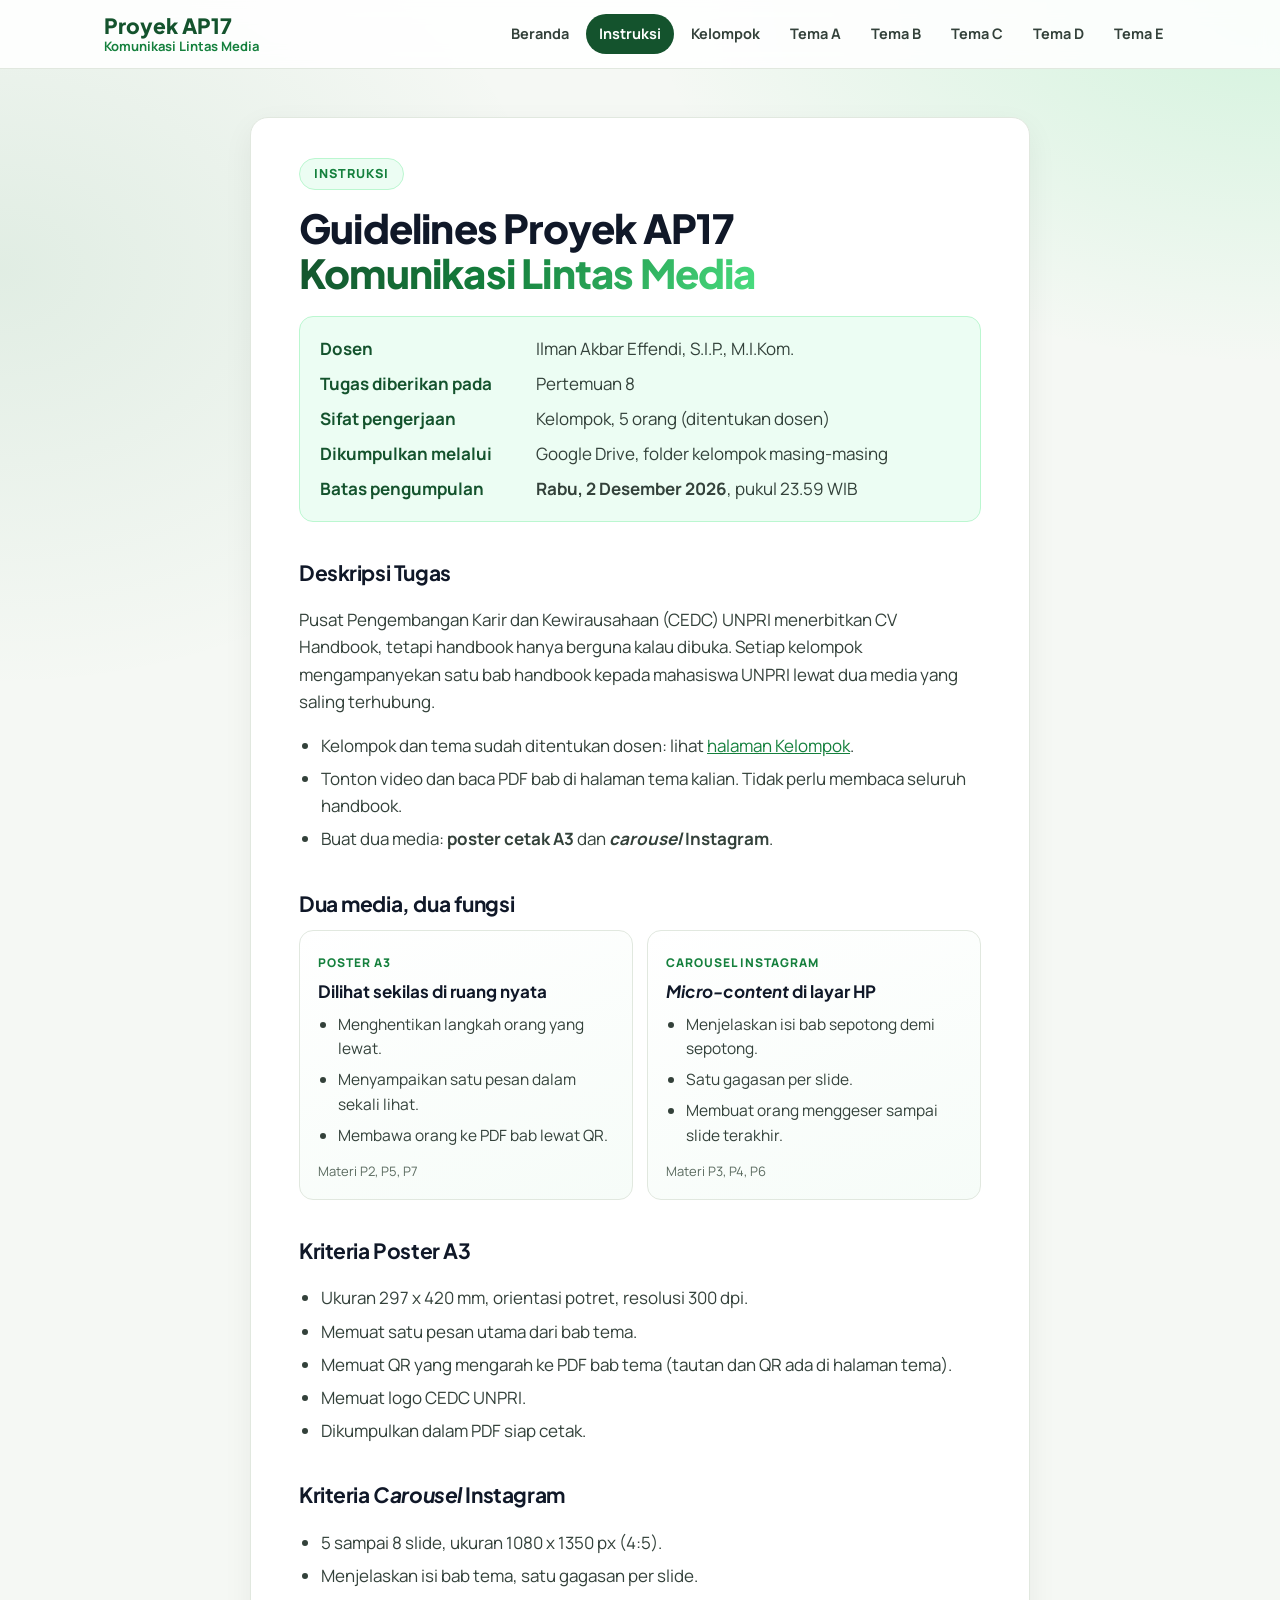
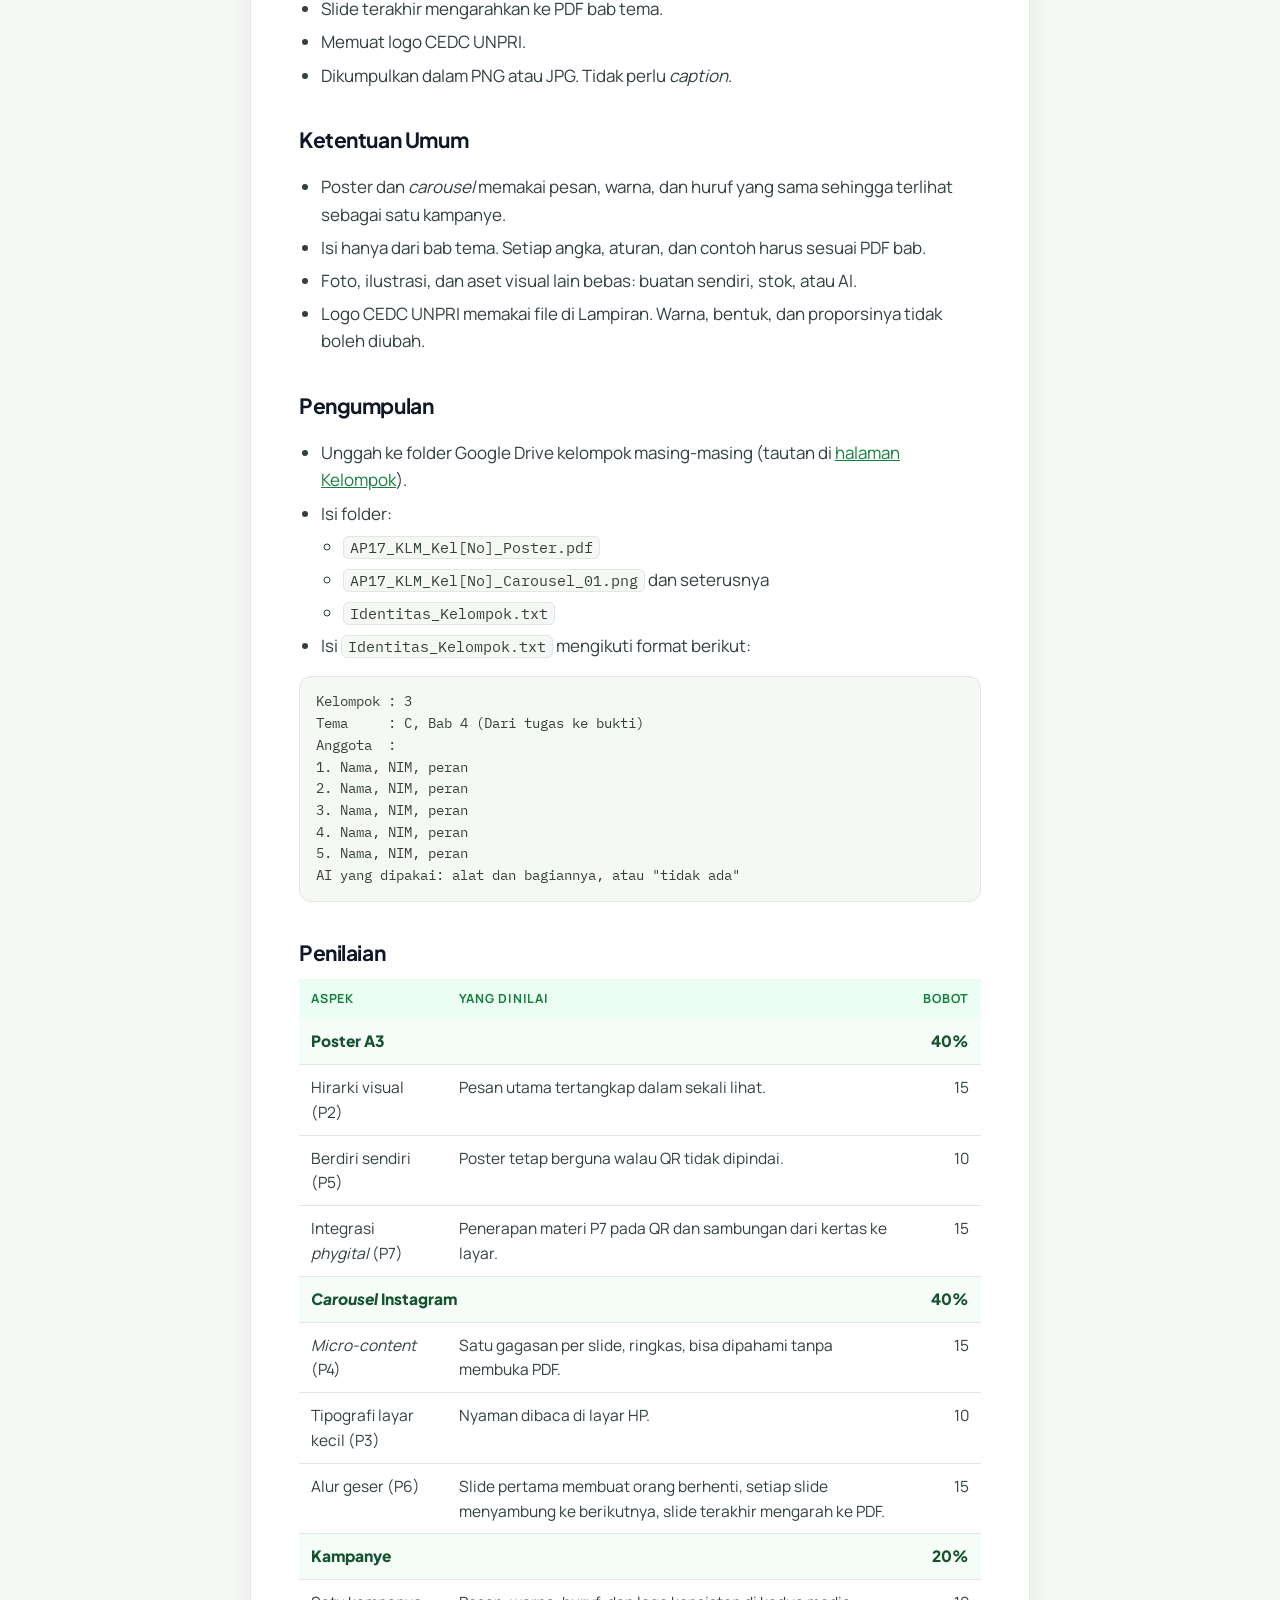
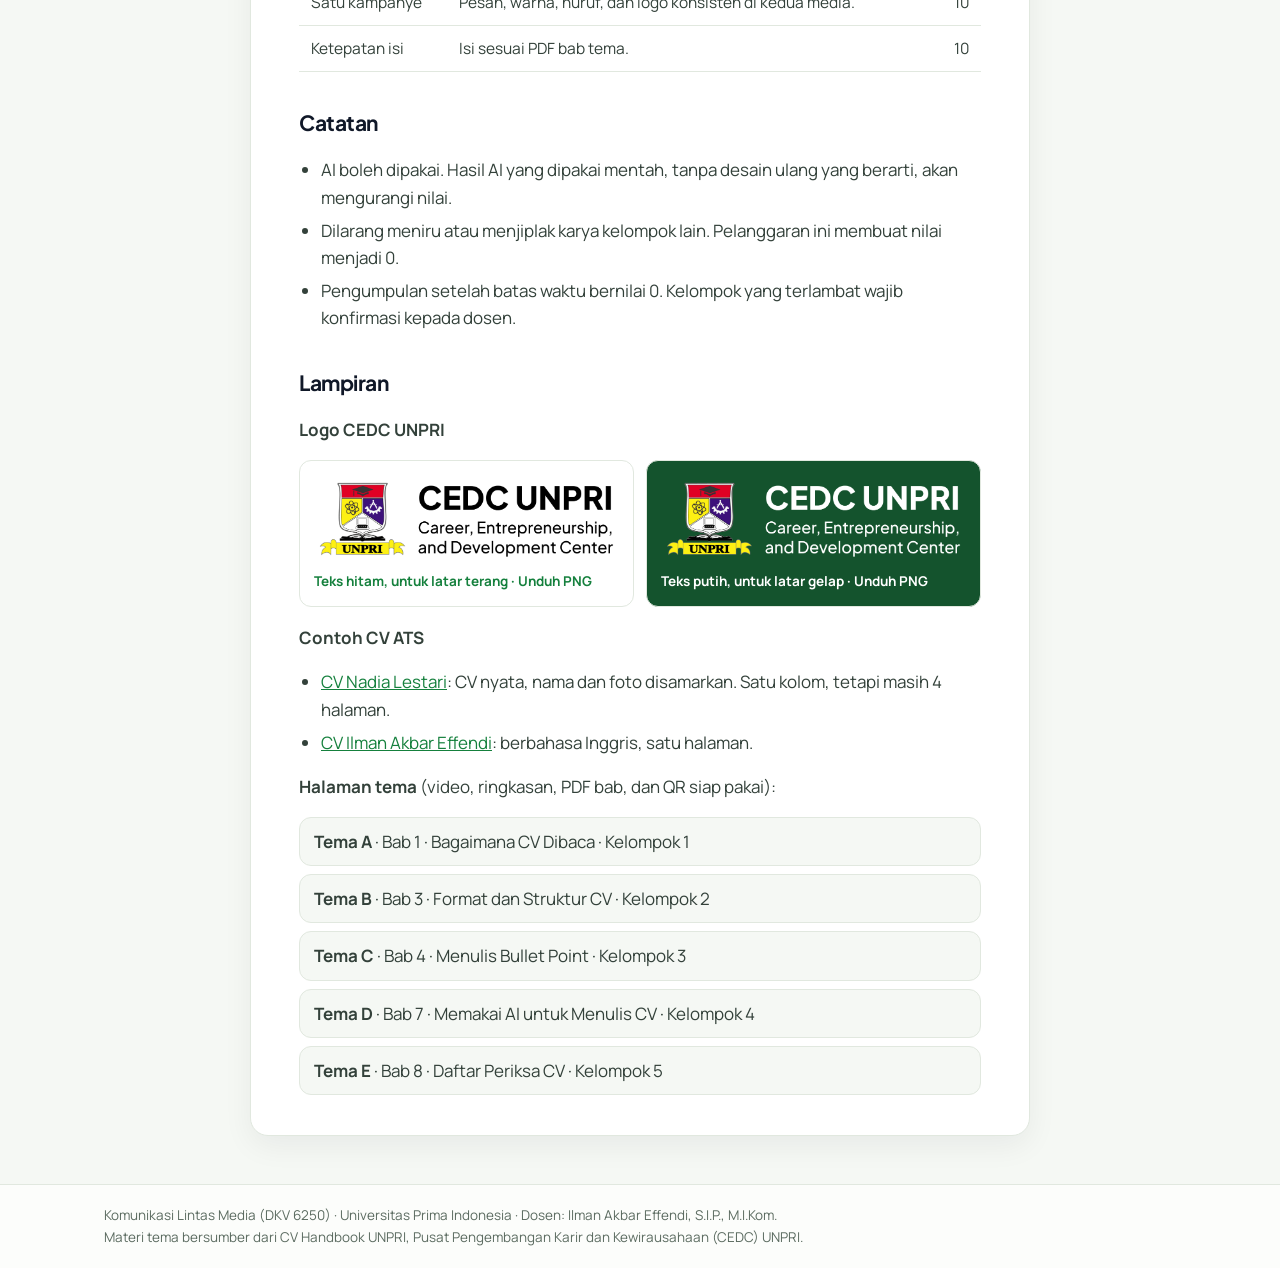
==== instruksi/index.html @ 880eff59 "Video tema versi zoom dan unduhan contoh CV ATS Co-Authored-By: Claude Opus 5.5 <noreply@anthropic.c" ====
<!doctype html><html lang="id"><head><meta charset="utf-8"><meta name="viewport" content="width=device-width,initial-scale=1">
<title>Instruksi · Proyek AP17 KLM</title><meta name="description" content="Proyek AP17 Komunikasi Lintas Media UNPRI">
<link rel="preconnect" href="https://fonts.googleapis.com"><link rel="preconnect" href="https://fonts.gstatic.com" crossorigin>
<link href="https://fonts.googleapis.com/css2?family=IBM+Plex+Mono:wght@500&family=Manrope:wght@400;600;700;800&family=Plus+Jakarta+Sans:wght@600;700;800&display=swap" rel="stylesheet">
<link rel="stylesheet" href="../assets/style.css"></head><body><header class="bar"><div class="wrap barin"><a class="brand" href="../"><span class="b1">Proyek AP17</span><span class="b2">Komunikasi Lintas Media</span></a><nav class="tabs"><a class="tab" href="../">Beranda</a><a class="tab on" href="../instruksi/" aria-current="page">Instruksi</a><a class="tab" href="../kelompok/">Kelompok</a><a class="tab" href="../tema-a/">Tema A</a><a class="tab" href="../tema-b/">Tema B</a><a class="tab" href="../tema-c/">Tema C</a><a class="tab" href="../tema-d/">Tema D</a><a class="tab" href="../tema-e/">Tema E</a></nav></div></header><main class="wrap"><section class="doc"><span class="pill">INSTRUKSI</span><h1>Guidelines Proyek AP17<br><span class="grad">Komunikasi Lintas Media</span></h1>
<dl class="meta"><dt>Dosen</dt><dd>Ilman Akbar Effendi, S.I.P., M.I.Kom.</dd><dt>Tugas diberikan pada</dt><dd>Pertemuan 8</dd><dt>Sifat pengerjaan</dt><dd>Kelompok, 5 orang (ditentukan dosen)</dd><dt>Dikumpulkan melalui</dt><dd>Google Drive, folder kelompok masing-masing</dd><dt>Batas pengumpulan</dt><dd><b>Rabu, 2 Desember 2026</b>, pukul 23.59 WIB</dd></dl>
<h2>Deskripsi Tugas</h2>
<p>Pusat Pengembangan Karir dan Kewirausahaan (CEDC) UNPRI menerbitkan CV Handbook, tetapi handbook hanya berguna kalau dibuka. Setiap kelompok mengampanyekan satu bab handbook kepada mahasiswa UNPRI lewat dua media yang saling terhubung.</p>
<ul><li>Kelompok dan tema sudah ditentukan dosen: lihat <a href="../kelompok/">halaman Kelompok</a>.</li><li>Tonton video dan baca PDF bab di halaman tema kalian. Tidak perlu membaca seluruh handbook.</li><li>Buat dua media: <b>poster cetak A3</b> dan <b><i>carousel</i> Instagram</b>.</li></ul>
<h2>Dua media, dua fungsi</h2>
<div class="fn"><div><span class="fk">POSTER A3</span><b>Dilihat sekilas di ruang nyata</b><ul><li>Menghentikan langkah orang yang lewat.</li><li>Menyampaikan satu pesan dalam sekali lihat.</li><li>Membawa orang ke PDF bab lewat QR.</li></ul><span class="fr">Materi P2, P5, P7</span></div>
<div><span class="fk">CAROUSEL INSTAGRAM</span><b><i>Micro-content</i> di layar HP</b><ul><li>Menjelaskan isi bab sepotong demi sepotong.</li><li>Satu gagasan per slide.</li><li>Membuat orang menggeser sampai slide terakhir.</li></ul><span class="fr">Materi P3, P4, P6</span></div></div>
<h2>Kriteria Poster A3</h2><ul>
<li>Ukuran 297 x 420 mm, orientasi potret, resolusi 300 dpi.</li>
<li>Memuat satu pesan utama dari bab tema.</li>
<li>Memuat QR yang mengarah ke PDF bab tema (tautan dan QR ada di halaman tema).</li>
<li>Memuat logo CEDC UNPRI.</li>
<li>Dikumpulkan dalam PDF siap cetak.</li></ul>
<h2>Kriteria <i>Carousel</i> Instagram</h2><ul>
<li>5 sampai 8 slide, ukuran 1080 x 1350 px (4:5).</li>
<li>Menjelaskan isi bab tema, satu gagasan per slide.</li>
<li>Slide terakhir mengarahkan ke PDF bab tema.</li>
<li>Memuat logo CEDC UNPRI.</li>
<li>Dikumpulkan dalam PNG atau JPG. Tidak perlu <i>caption</i>.</li></ul>
<h2>Ketentuan Umum</h2><ul>
<li>Poster dan <i>carousel</i> memakai pesan, warna, dan huruf yang sama sehingga terlihat sebagai satu kampanye.</li>
<li>Isi hanya dari bab tema. Setiap angka, aturan, dan contoh harus sesuai PDF bab.</li>
<li>Foto, ilustrasi, dan aset visual lain bebas: buatan sendiri, stok, atau AI.</li>
<li>Logo CEDC UNPRI memakai file di Lampiran. Warna, bentuk, dan proporsinya tidak boleh diubah.</li></ul>
<h2>Pengumpulan</h2><ul>
<li>Unggah ke folder Google Drive kelompok masing-masing (tautan di <a href="../kelompok/">halaman Kelompok</a>).</li>
<li>Isi folder:<ul><li><code>AP17_KLM_Kel[No]_Poster.pdf</code></li><li><code>AP17_KLM_Kel[No]_Carousel_01.png</code> dan seterusnya</li><li><code>Identitas_Kelompok.txt</code></li></ul></li>
<li>Isi <code>Identitas_Kelompok.txt</code> mengikuti format berikut:</li></ul>
<pre>Kelompok : 3
Tema     : C, Bab 4 (Dari tugas ke bukti)
Anggota  :
1. Nama, NIM, peran
2. Nama, NIM, peran
3. Nama, NIM, peran
4. Nama, NIM, peran
5. Nama, NIM, peran
AI yang dipakai: alat dan bagiannya, atau "tidak ada"</pre>
<h2>Penilaian</h2>
<table class="rb"><thead><tr><th>Aspek</th><th>Yang dinilai</th><th>Bobot</th></tr></thead><tbody>
<tr class="g"><td colspan="2">Poster A3</td><td>40%</td></tr>
<tr><td>Hirarki visual (P2)</td><td>Pesan utama tertangkap dalam sekali lihat.</td><td>15</td></tr>
<tr><td>Berdiri sendiri (P5)</td><td>Poster tetap berguna walau QR tidak dipindai.</td><td>10</td></tr>
<tr><td>Integrasi <i>phygital</i> (P7)</td><td>Penerapan materi P7 pada QR dan sambungan dari kertas ke layar.</td><td>15</td></tr>
<tr class="g"><td colspan="2"><i>Carousel</i> Instagram</td><td>40%</td></tr>
<tr><td><i>Micro-content</i> (P4)</td><td>Satu gagasan per slide, ringkas, bisa dipahami tanpa membuka PDF.</td><td>15</td></tr>
<tr><td>Tipografi layar kecil (P3)</td><td>Nyaman dibaca di layar HP.</td><td>10</td></tr>
<tr><td>Alur geser (P6)</td><td>Slide pertama membuat orang berhenti, setiap slide menyambung ke berikutnya, slide terakhir mengarah ke PDF.</td><td>15</td></tr>
<tr class="g"><td colspan="2">Kampanye</td><td>20%</td></tr>
<tr><td>Satu kampanye</td><td>Pesan, warna, huruf, dan logo konsisten di kedua media.</td><td>10</td></tr>
<tr><td>Ketepatan isi</td><td>Isi sesuai PDF bab tema.</td><td>10</td></tr></tbody></table>
<h2>Catatan</h2><ul>
<li>AI boleh dipakai. Hasil AI yang dipakai mentah, tanpa desain ulang yang berarti, akan mengurangi nilai.</li>
<li>Dilarang meniru atau menjiplak karya kelompok lain. Pelanggaran ini membuat nilai menjadi 0.</li>
<li>Pengumpulan setelah batas waktu bernilai 0. Kelompok yang terlambat wajib konfirmasi kepada dosen.</li></ul>
<h2>Lampiran</h2>
<p><b>Logo CEDC UNPRI</b></p>
<div class="logos"><a class="lg" href="../assets/logo/CEDC_UNPRI_Logo_Teks_Hitam_Transparan.png" download><img src="../assets/logo/CEDC_UNPRI_Logo_Teks_Hitam_Transparan.png" alt="Logo CEDC UNPRI teks hitam"><span>Teks hitam, untuk latar terang · Unduh PNG</span></a>
<a class="lg dk" href="../assets/logo/CEDC_UNPRI_Logo_Teks_Putih_Transparan.png" download><img src="../assets/logo/CEDC_UNPRI_Logo_Teks_Putih_Transparan.png" alt="Logo CEDC UNPRI teks putih"><span>Teks putih, untuk latar gelap · Unduh PNG</span></a></div>
<p><b>Contoh CV ATS</b></p><ul><li><a href="../pdf/Contoh_CV_ATS_Nadia_Lestari.pdf">CV Nadia Lestari</a>: CV nyata, nama dan foto disamarkan. Satu kolom, tetapi masih 4 halaman.</li><li><a href="../pdf/Contoh_CV_ATS_Ilman_Akbar_Effendi.pdf">CV Ilman Akbar Effendi</a>: berbahasa Inggris, satu halaman.</li></ul><p><b>Halaman tema</b> (video, ringkasan, PDF bab, dan QR siap pakai):</p>
<div class="tlist"><a href="../tema-a/"><b>Tema A</b> · Bab 1 · Bagaimana CV Dibaca · Kelompok 1</a><a href="../tema-b/"><b>Tema B</b> · Bab 3 · Format dan Struktur CV · Kelompok 2</a><a href="../tema-c/"><b>Tema C</b> · Bab 4 · Menulis Bullet Point · Kelompok 3</a><a href="../tema-d/"><b>Tema D</b> · Bab 7 · Memakai AI untuk Menulis CV · Kelompok 4</a><a href="../tema-e/"><b>Tema E</b> · Bab 8 · Daftar Periksa CV · Kelompok 5</a></div></section></main>
<footer class="foot"><div class="wrap">Komunikasi Lintas Media (DKV 6250) · Universitas Prima Indonesia · Dosen: Ilman Akbar Effendi, S.I.P., M.I.Kom.<br>Materi tema bersumber dari CV Handbook UNPRI, Pusat Pengembangan Karir dan Kewirausahaan (CEDC) UNPRI.</div></footer>
<script src="../assets/site.js"></script></body></html>
---- assets/style.css ----
:root{--deep:#14532D;--acc:#15803D;--light:#4ADE80;--soft:#ECFDF3;--aline:#BBF7D0;--ink:#101828;--ink2:#33413A;--muted:#5B6B60;--muted2:#8B978E;--paper:#F5F8F4;--line:#E1E8DF;--amberT:#92400E;--amberB:#FFFBEB;--amberL:#FDE68A}
*{box-sizing:border-box}
html{scroll-behavior:smooth}
body{margin:0;font-family:Manrope,system-ui,sans-serif;color:var(--ink2);font-size:17px;line-height:1.6;background:radial-gradient(900px 520px at 100% 0,rgba(74,222,128,.20),transparent 70%),radial-gradient(800px 600px at 0 30%,rgba(21,128,61,.09),transparent 70%),var(--paper);background-attachment:fixed;min-height:100vh;display:flex;flex-direction:column}
main{flex:1}
.wrap{max-width:1120px;margin:0 auto;padding:0 24px}
a{color:var(--acc)}
h1,h2,h3{font-family:'Plus Jakarta Sans',sans-serif;color:var(--ink);letter-spacing:-.02em}
.grad{color:var(--acc);background:linear-gradient(120deg,var(--deep),var(--acc) 45%,var(--light));-webkit-background-clip:text;background-clip:text;-webkit-text-fill-color:transparent}
.bar{position:sticky;top:0;z-index:10;background:rgba(255,255,255,.88);backdrop-filter:blur(10px);border-bottom:1px solid var(--line)}
.barin{display:flex;align-items:center;gap:24px;min-height:68px}
.brand{display:flex;flex-direction:column;text-decoration:none;line-height:1.15;flex:none}
.b1{font-family:'Plus Jakarta Sans';font-weight:800;font-size:21px;color:var(--deep)}
.b2{font-weight:700;font-size:13px;color:var(--acc)}
.tabs{display:flex;gap:4px;overflow-x:auto;scrollbar-width:none;margin-left:auto}
.tabs::-webkit-scrollbar{display:none}
.tab{white-space:nowrap;text-decoration:none;color:var(--ink2);font-weight:700;font-size:14.5px;padding:8px 13px;border-radius:999px}
.tab:hover{background:var(--soft);color:var(--deep)}
.tab.on{background:var(--deep);color:#fff}
.pill{display:inline-block;font-weight:800;font-size:12.5px;letter-spacing:.08em;color:var(--acc);background:var(--soft);border:1.5px solid var(--aline);border-radius:999px;padding:5px 14px}
.hero{padding:64px 0 32px}
.hero h1{font-size:clamp(36px,6vw,60px);line-height:1.05;font-weight:800;margin:18px 0 14px;letter-spacing:-.025em}
.lead{font-size:19px;max-width:46ch;color:var(--ink2);margin:0}
.herobtn{display:flex;flex-wrap:wrap;gap:16px;align-items:center;margin-top:26px}
.btn{display:inline-block;text-align:center;text-decoration:none;font-weight:700;font-size:15px;color:#fff;background:linear-gradient(135deg,var(--deep),var(--acc));border-radius:999px;padding:13px 24px;box-shadow:0 8px 20px rgba(21,128,61,.25)}
.btn:hover{filter:brightness(1.08)}
.btn2{display:inline-block;text-align:center;text-decoration:none;font-weight:700;font-size:15px;color:var(--deep);background:#fff;border:1.5px solid var(--aline);border-radius:999px;padding:11px 22px}
.due{font-size:15px;color:var(--amberT);background:var(--amberB);border:1.5px solid var(--amberL);border-radius:999px;padding:8px 16px}
.steps{display:grid;grid-template-columns:repeat(4,1fr);gap:16px;margin:24px 0 48px}
.step{background:linear-gradient(160deg,#fff,#F6FCF8);border:1px solid var(--line);border-radius:16px;padding:20px 22px;box-shadow:0 6px 18px rgba(16,24,40,.05)}
.step .no{font-family:'Plus Jakarta Sans';font-weight:800;font-size:34px;color:var(--acc);background:linear-gradient(135deg,var(--deep),var(--light));-webkit-background-clip:text;background-clip:text;-webkit-text-fill-color:transparent}
.step h3{margin:4px 0 4px;font-size:18px}.step p{margin:0;font-size:15px;color:var(--muted)}
h2.sec{font-size:26px;margin:0 0 16px}
.tgrid{display:grid;grid-template-columns:repeat(auto-fill,minmax(200px,1fr));gap:14px;margin-bottom:16px}
.tcard{position:relative;display:flex;flex-direction:column;gap:4px;text-decoration:none;background:linear-gradient(160deg,#fff,#EAF8EF);border:1px solid var(--line);border-radius:16px;padding:20px;color:var(--ink2);transition:transform .15s,box-shadow .15s;min-height:210px}
.tcard:hover{transform:translateY(-3px);box-shadow:0 14px 30px rgba(16,24,40,.10)}
.tl{font-family:'Plus Jakarta Sans';font-weight:800;font-size:44px;line-height:1;color:var(--deep)}
.tb{font-size:11.5px;font-weight:800;letter-spacing:.08em;color:var(--acc);margin-top:8px}
.tj{font-family:'Plus Jakarta Sans';font-weight:800;font-size:19px;color:var(--ink);line-height:1.25}
.ts{font-size:14px;color:var(--muted)}
.tgo{margin-top:auto;padding-top:10px;font-weight:700;font-size:14px;color:var(--acc)}
.tgo:after{content:" \2192"}
.muted{color:var(--muted)}.small{font-size:14.5px}
.doc{max-width:780px;margin:48px auto 24px;background:#fff;border:1px solid var(--line);border-radius:18px;padding:40px 48px;box-shadow:0 10px 30px rgba(16,24,40,.06)}
.doc h1{font-size:clamp(28px,4vw,40px);line-height:1.12;margin:16px 0 20px;font-weight:800}
.doc h2{font-size:21px;margin:30px 0 10px;padding-top:4px}
.doc ol{padding-left:22px}.doc li{margin:6px 0}
.meta{display:grid;grid-template-columns:200px 1fr;gap:8px 16px;margin:0;padding:18px 20px;background:var(--soft);border:1px solid var(--aline);border-radius:14px}
.meta dt{font-weight:700;color:var(--deep)}.meta dd{margin:0}
code{font-family:'IBM Plex Mono',monospace;font-size:.86em;background:var(--paper);border:1px solid var(--line);border-radius:6px;padding:1px 6px;word-break:break-all}
.callout{background:var(--paper);border-left:4px solid var(--acc);border-radius:0 12px 12px 0;padding:14px 18px;margin-top:20px}
.tlist{display:grid;gap:8px}.tlist a{display:block;text-decoration:none;color:var(--ink2);background:var(--paper);border:1px solid var(--line);border-radius:12px;padding:10px 14px}.tlist a:hover{border-color:var(--aline);background:var(--soft)}
.thead{padding:48px 0 20px}
.thead h1{font-size:clamp(34px,5.5vw,56px);line-height:1.05;font-weight:800;margin:16px 0 12px;letter-spacing:-.025em}
.vid{background:#fff;border:1px solid var(--line);border-radius:18px;padding:10px;box-shadow:0 14px 34px rgba(16,24,40,.10)}
.vid video{display:block;width:100%;border-radius:12px;aspect-ratio:16/9;background:#F5F8F4}
.two{display:grid;grid-template-columns:1.6fr 1fr;gap:18px;margin:22px 0 28px;align-items:start}
.card{background:#fff;border:1px solid var(--line);border-radius:16px;padding:24px 26px}
.card h2{font-size:21px;margin:0 0 10px}
.inti{padding-left:22px;margin:0 0 12px}.inti li{margin:10px 0}.inti li::marker{font-family:'Plus Jakarta Sans';font-weight:800;color:var(--acc)}
.kit{display:flex;flex-direction:column;gap:10px;background:linear-gradient(160deg,#fff,#F6FCF8)}
.kit p{margin:0}
.qr{width:170px;height:170px;align-self:center;border:1px solid var(--line);border-radius:10px;margin:4px 0}
.url{display:flex;gap:8px;align-items:stretch}.url code{flex:1;font-size:12.5px;padding:8px}
.copy{font:700 13.5px Manrope,sans-serif;border:1.5px solid var(--aline);background:var(--soft);color:var(--deep);border-radius:10px;padding:0 14px;cursor:pointer}
.pn{display:flex;justify-content:space-between;gap:12px;margin-bottom:48px}
.pn a{text-decoration:none;font-weight:700;font-size:15px;background:#fff;border:1px solid var(--line);border-radius:999px;padding:10px 18px}
.pn a:not(.r):before{content:"\2190  "}.pn a.r:after{content:"  \2192"}
.foot{border-top:1px solid var(--line);background:rgba(255,255,255,.7);font-size:13.5px;color:var(--muted);padding:20px 0;margin-top:24px}
@media (max-width:900px){.steps{grid-template-columns:1fr 1fr}.two{grid-template-columns:1fr}}
@media (max-width:640px){.barin{flex-direction:column;align-items:stretch;gap:6px;padding-top:10px;padding-bottom:8px}.tabs{margin-left:0}.b1{font-size:19px}.wrap{padding:0 16px}.steps{grid-template-columns:1fr}.doc{padding:26px 20px;margin-top:24px}.meta{grid-template-columns:1fr;gap:2px}.meta dd{margin-bottom:8px}.hero{padding-top:36px}.pn{flex-direction:column}}
@media (prefers-reduced-motion:reduce){.tcard{transition:none}html{scroll-behavior:auto}}
@media (max-width:640px){.steps{grid-template-columns:1fr 1fr;gap:10px}.step{padding:14px 14px}.step .no{font-size:26px}.step h3{font-size:16px}.step p{font-size:13.5px}.tgrid{grid-template-columns:1fr 1fr;gap:10px}.tcard{min-height:170px;padding:16px}.tl{font-size:34px}.tj{font-size:16.5px}}
.tk{font-size:12.5px;font-weight:700;color:var(--amberT);background:var(--amberB);border:1px solid var(--amberL);border-radius:999px;padding:2px 10px;align-self:flex-start;margin-top:6px}
.bl{padding-left:20px;margin:14px 0 0;font-size:17px}.bl li{margin:4px 0}
.kgrid{display:grid;grid-template-columns:repeat(auto-fill,minmax(320px,1fr));gap:16px;margin:8px 0 48px}
.kcard{background:linear-gradient(160deg,#fff,#F6FCF8);border:1px solid var(--line);border-radius:16px;padding:22px 24px;box-shadow:0 6px 18px rgba(16,24,40,.05);display:flex;flex-direction:column}
.khead{display:flex;justify-content:space-between;align-items:center;gap:10px;flex-wrap:wrap}
.kn{font-family:'Plus Jakarta Sans';font-weight:800;font-size:24px;color:var(--deep)}
.kcard h3{margin:10px 0 6px;font-size:19px}
.kl{padding-left:22px;margin:4px 0 16px;columns:1}.kl li{margin:3px 0}
.kbtn{display:flex;gap:10px;flex-wrap:wrap;margin-top:auto}.kbtn .btn,.kbtn .btn2{padding:10px 18px;font-size:14px}
.kband{display:flex;flex-wrap:wrap;gap:10px 16px;align-items:center;justify-content:space-between;margin-top:18px;background:var(--soft);border:1px solid var(--aline);border-radius:14px;padding:12px 16px;font-size:15.5px}
.kband a{font-weight:700;white-space:nowrap}
.doc ul{padding-left:22px}.doc ul li{margin:6px 0}.doc ul ul{margin:4px 0}
.fn{display:grid;grid-template-columns:1fr 1fr;gap:14px}
.fn>div{border:1px solid var(--line);border-radius:14px;padding:16px 18px;background:linear-gradient(160deg,#fff,#F6FCF8)}
.fn b{display:block;font-family:'Plus Jakarta Sans';color:var(--ink);font-size:17px;margin:4px 0 2px}
.fn ul{margin:6px 0 8px;padding-left:20px;font-size:15.5px}
.fk{font-size:12px;font-weight:800;letter-spacing:.08em;color:var(--acc)}
.fr{font-size:13px;color:var(--muted)}
pre{font-family:'IBM Plex Mono',monospace;font-size:14px;line-height:1.55;background:var(--paper);border:1px solid var(--line);border-radius:12px;padding:14px 16px;overflow-x:auto}
.rb{width:100%;border-collapse:collapse;font-size:15.5px}
.rb th{text-align:left;font-size:12.5px;letter-spacing:.06em;text-transform:uppercase;color:var(--acc);background:var(--soft);padding:10px 12px}
.rb td{padding:10px 12px;border-bottom:1px solid var(--line);vertical-align:top}
.rb td:last-child,.rb th:last-child{text-align:right;white-space:nowrap}
.rb tr.g td{font-weight:800;color:var(--deep);background:#F6FCF8;font-family:'Plus Jakarta Sans'}
.logos{display:grid;grid-template-columns:1fr 1fr;gap:12px;margin-bottom:16px}
.lg{display:flex;flex-direction:column;gap:8px;text-decoration:none;border:1px solid var(--line);border-radius:12px;padding:14px;background:#fff;font-size:13.5px;font-weight:700}
.lg img{width:100%;height:auto}
.lg.dk{background:var(--deep);color:#fff}
@media (max-width:640px){.fn,.logos{grid-template-columns:1fr}.kgrid{grid-template-columns:1fr}.rb{font-size:14px}.rb td,.rb th{padding:8px}}
main{min-width:0;width:100%}.doc{min-width:0;overflow-wrap:break-word}.doc pre{max-width:100%;white-space:pre-wrap}.doc code{word-break:break-all}
.cvdl{border-top:1px solid var(--line);margin-top:6px;padding-top:12px;display:flex;flex-direction:column;gap:8px}
.cvdl h3{margin:0;font-size:17px}.cvdl p{margin:0}
.cvi{display:block;text-decoration:none;background:#fff;border:1.5px solid var(--aline);border-radius:12px;padding:10px 12px;color:var(--ink2)}
.cvi b{display:block;color:var(--deep);font-size:15px}.cvi b:after{content:"  \2193 PDF";font-size:12px;color:var(--acc)}
.cvi span{display:block;font-size:13.5px;line-height:1.45;color:var(--muted);margin-top:2px}
.cvi:hover{background:var(--soft)}
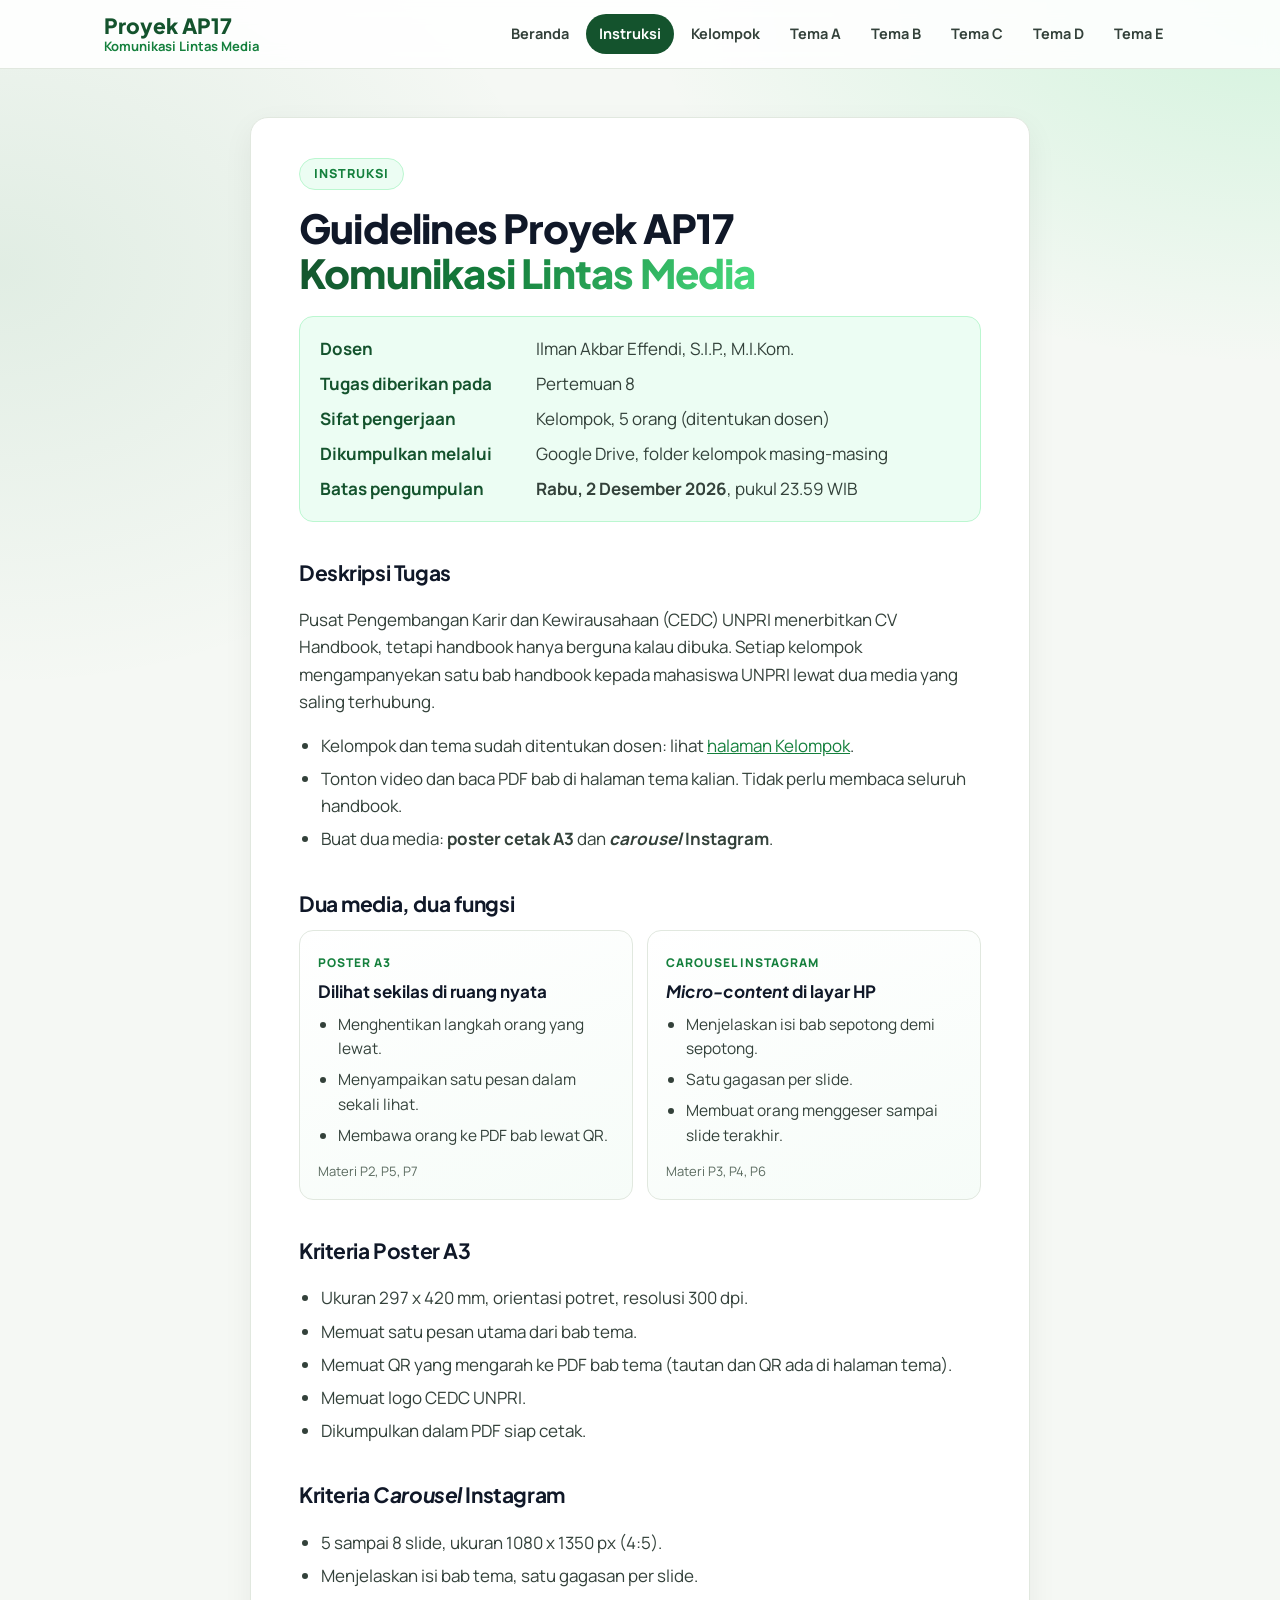
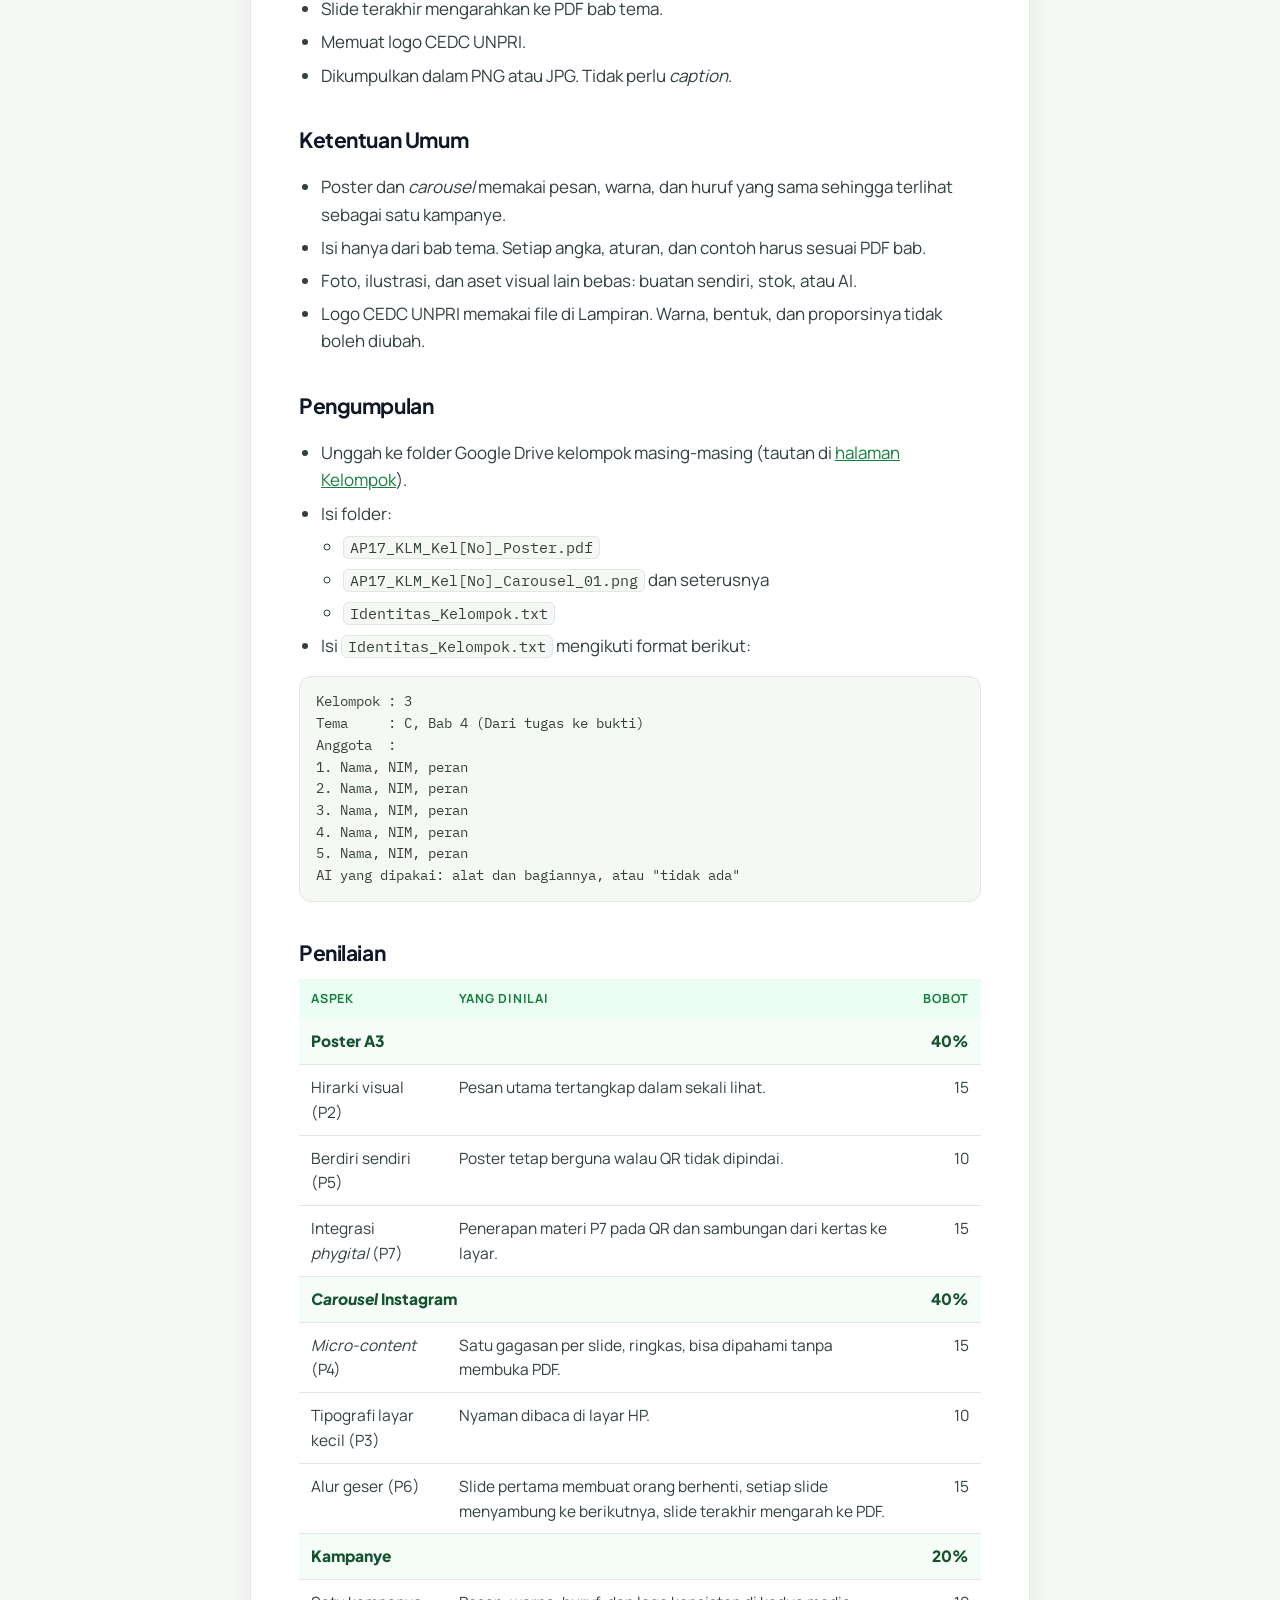
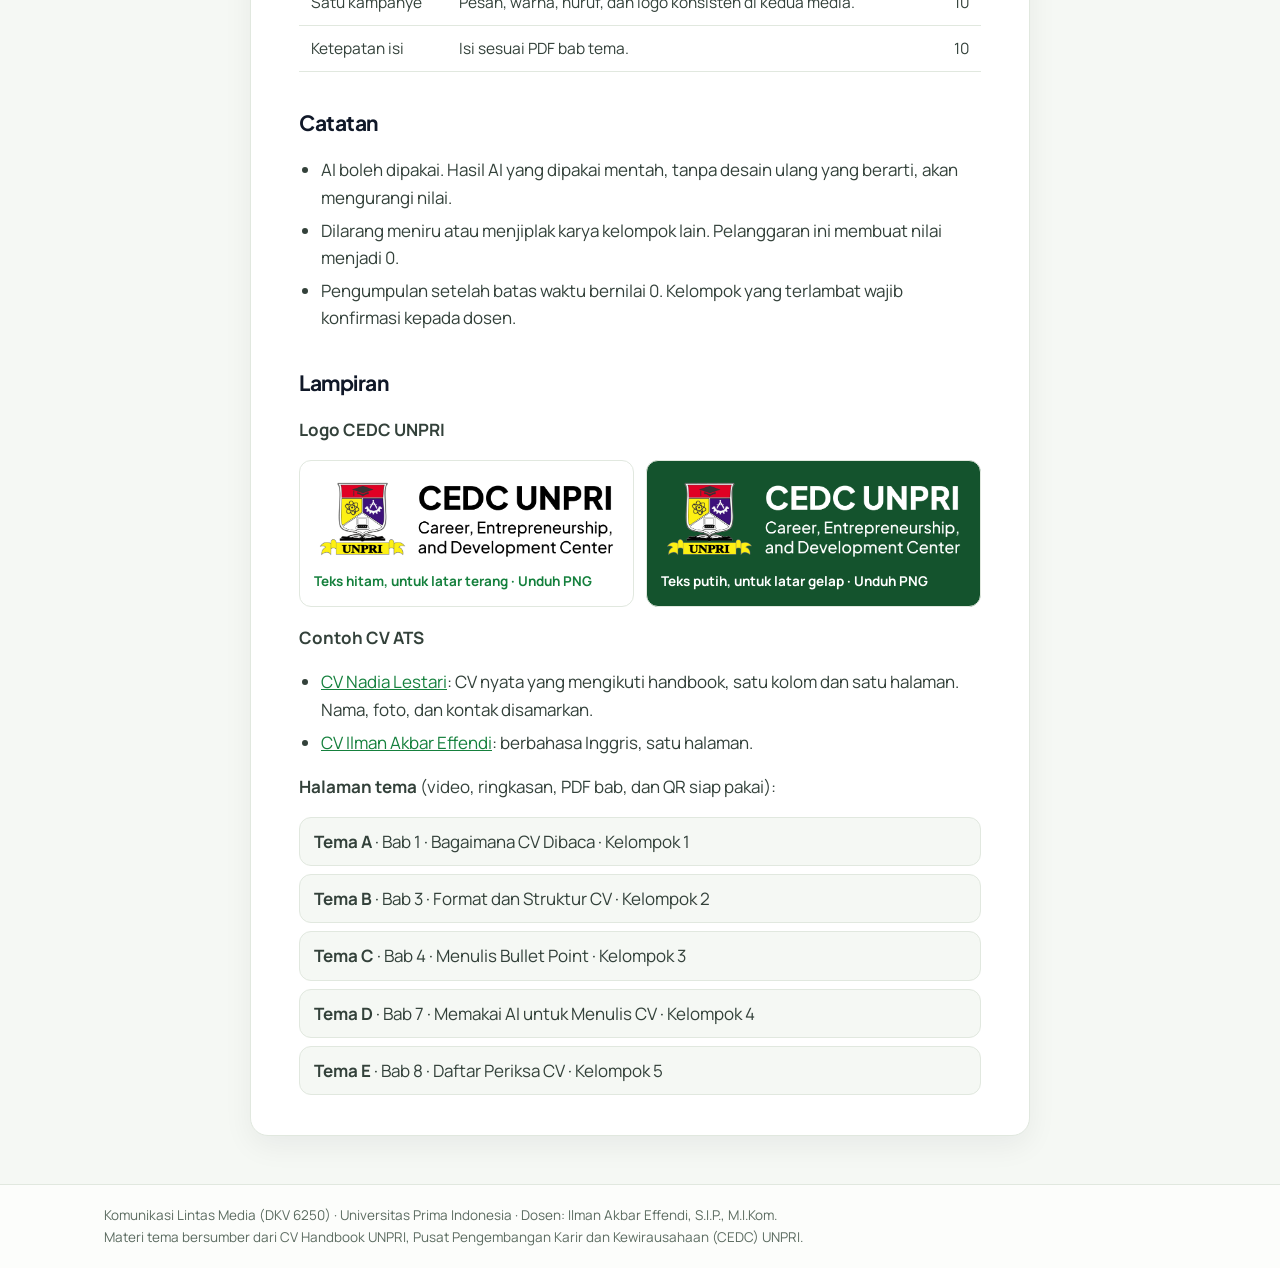
==== commit ae7fba16: "Ganti contoh CV ATS dengan CV yang benar dan render ulang video A, B, C, E Co-Authored-By: Claude Op" ====
--- a/instruksi/index.html
+++ b/instruksi/index.html
@@ -61,7 +61,7 @@
 <p><b>Logo CEDC UNPRI</b></p>
 <div class="logos"><a class="lg" href="../assets/logo/CEDC_UNPRI_Logo_Teks_Hitam_Transparan.png" download><img src="../assets/logo/CEDC_UNPRI_Logo_Teks_Hitam_Transparan.png" alt="Logo CEDC UNPRI teks hitam"><span>Teks hitam, untuk latar terang · Unduh PNG</span></a>
 <a class="lg dk" href="../assets/logo/CEDC_UNPRI_Logo_Teks_Putih_Transparan.png" download><img src="../assets/logo/CEDC_UNPRI_Logo_Teks_Putih_Transparan.png" alt="Logo CEDC UNPRI teks putih"><span>Teks putih, untuk latar gelap · Unduh PNG</span></a></div>
-<p><b>Contoh CV ATS</b></p><ul><li><a href="../pdf/Contoh_CV_ATS_Nadia_Lestari.pdf">CV Nadia Lestari</a>: CV nyata, nama dan foto disamarkan. Satu kolom, tetapi masih 4 halaman.</li><li><a href="../pdf/Contoh_CV_ATS_Ilman_Akbar_Effendi.pdf">CV Ilman Akbar Effendi</a>: berbahasa Inggris, satu halaman.</li></ul><p><b>Halaman tema</b> (video, ringkasan, PDF bab, dan QR siap pakai):</p>
+<p><b>Contoh CV ATS</b></p><ul><li><a href="../pdf/Contoh_CV_ATS_Nadia_Lestari.pdf">CV Nadia Lestari</a>: CV nyata yang mengikuti handbook, satu kolom dan satu halaman. Nama, foto, dan kontak disamarkan.</li><li><a href="../pdf/Contoh_CV_ATS_Ilman_Akbar_Effendi.pdf">CV Ilman Akbar Effendi</a>: berbahasa Inggris, satu halaman.</li></ul><p><b>Halaman tema</b> (video, ringkasan, PDF bab, dan QR siap pakai):</p>
 <div class="tlist"><a href="../tema-a/"><b>Tema A</b> · Bab 1 · Bagaimana CV Dibaca · Kelompok 1</a><a href="../tema-b/"><b>Tema B</b> · Bab 3 · Format dan Struktur CV · Kelompok 2</a><a href="../tema-c/"><b>Tema C</b> · Bab 4 · Menulis Bullet Point · Kelompok 3</a><a href="../tema-d/"><b>Tema D</b> · Bab 7 · Memakai AI untuk Menulis CV · Kelompok 4</a><a href="../tema-e/"><b>Tema E</b> · Bab 8 · Daftar Periksa CV · Kelompok 5</a></div></section></main>
 <footer class="foot"><div class="wrap">Komunikasi Lintas Media (DKV 6250) · Universitas Prima Indonesia · Dosen: Ilman Akbar Effendi, S.I.P., M.I.Kom.<br>Materi tema bersumber dari CV Handbook UNPRI, Pusat Pengembangan Karir dan Kewirausahaan (CEDC) UNPRI.</div></footer>
 <script src="../assets/site.js"></script></body></html>
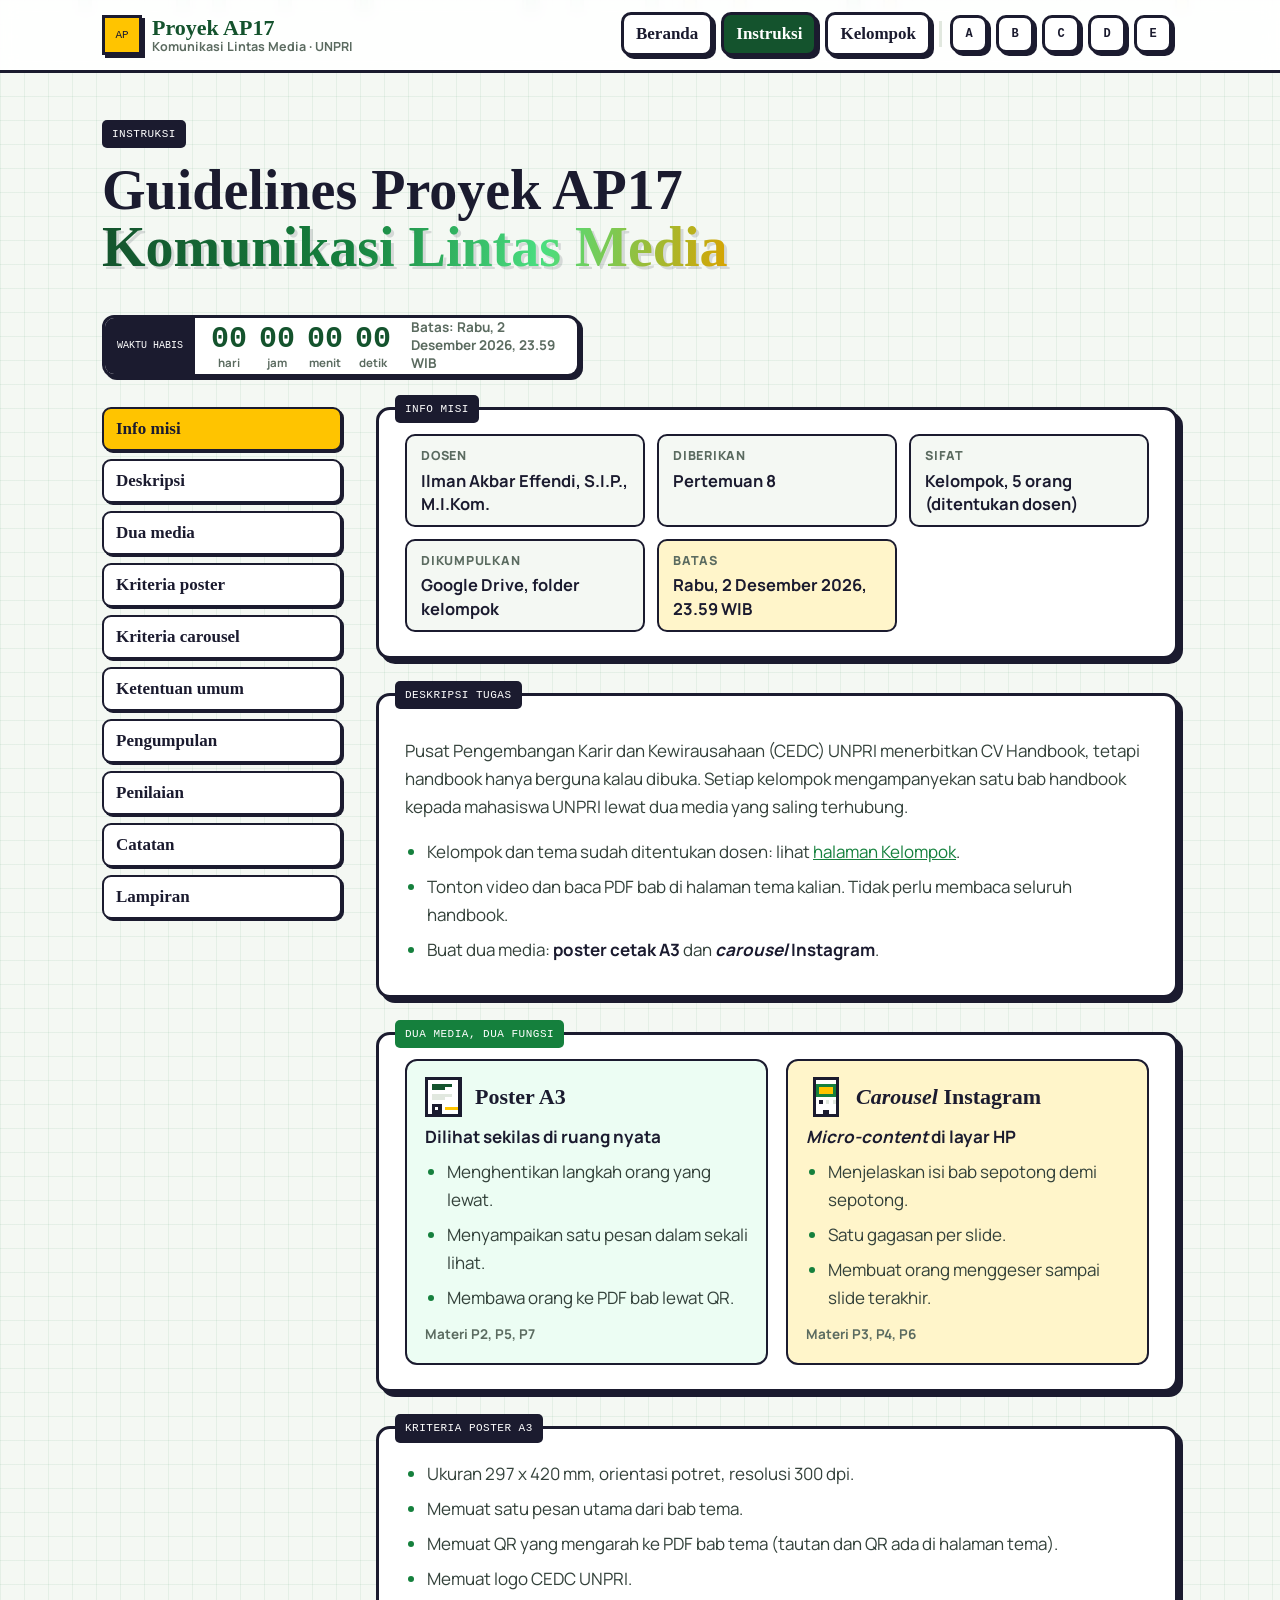
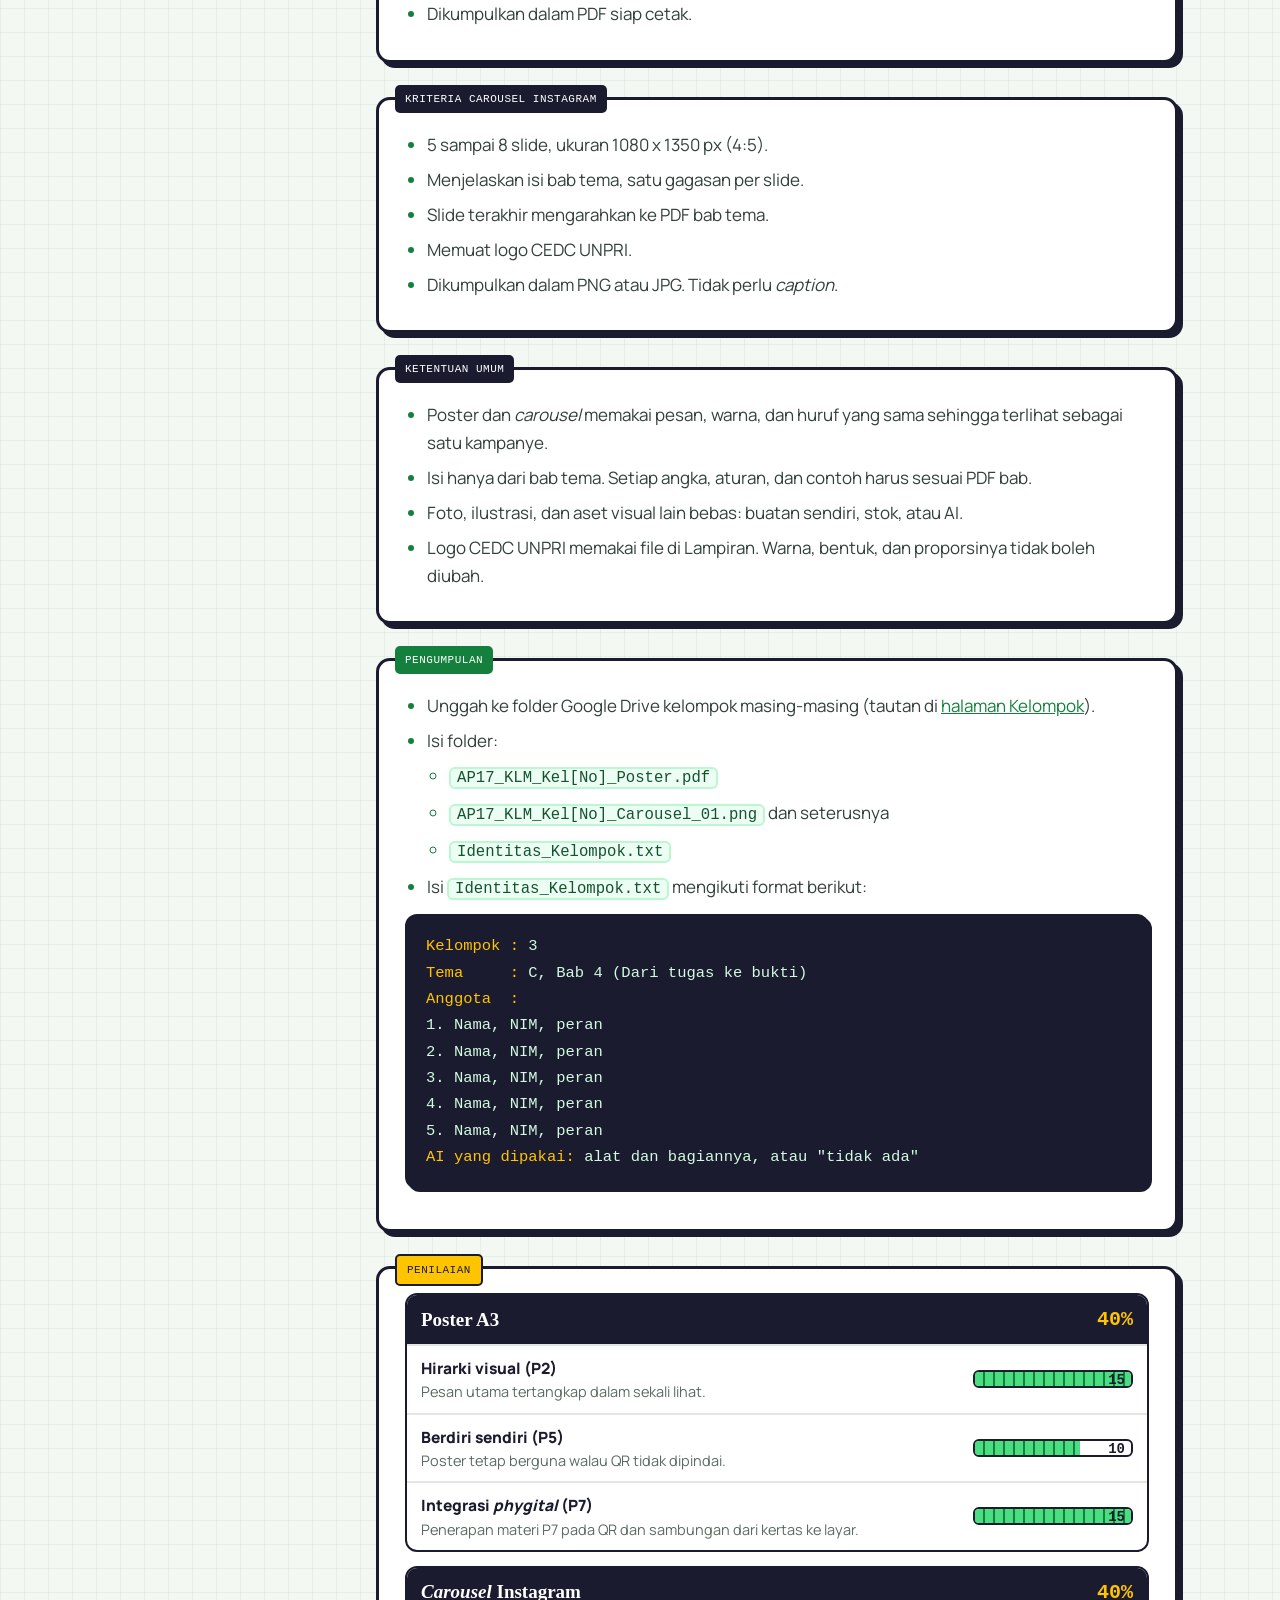
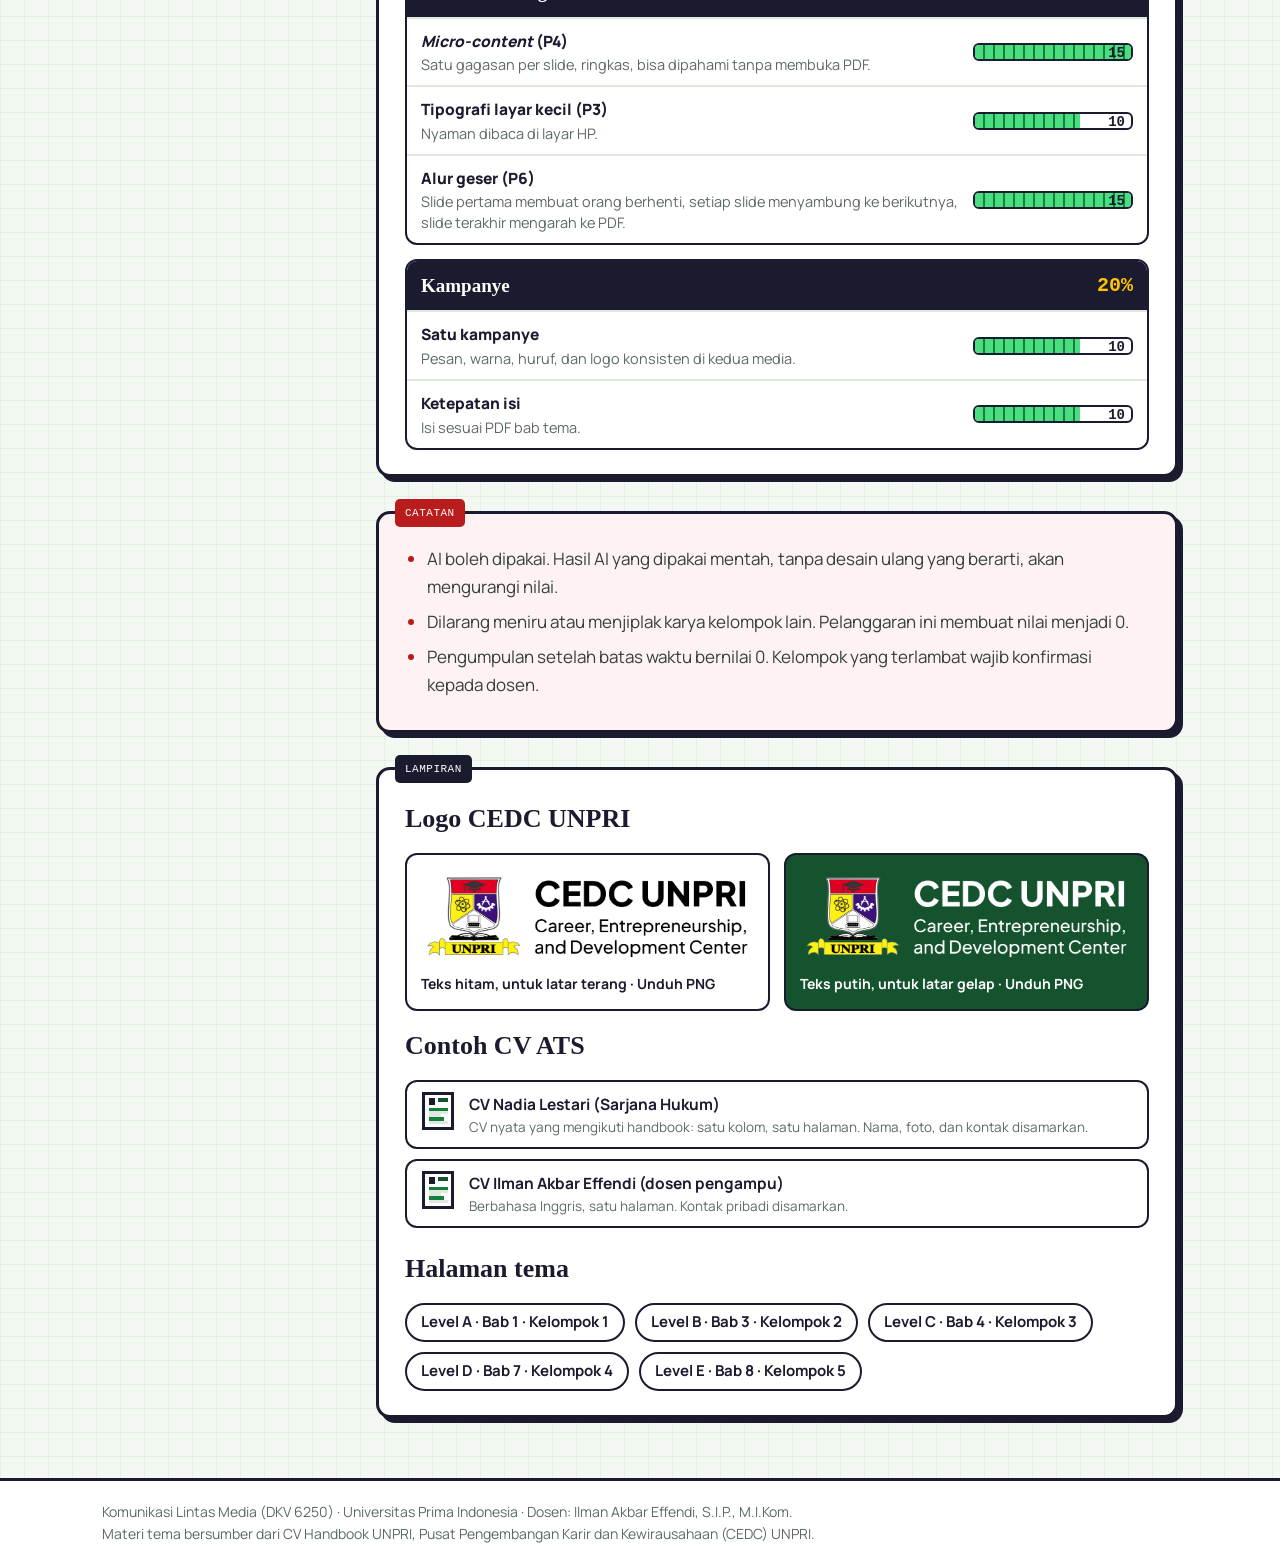
==== commit a1f60394: "Rombak tampilan situs: gaya misi game dengan font pixel yang tetap terbaca Co-Authored-By: Claude Op" ====
--- a/instruksi/index.html
+++ b/instruksi/index.html
@@ -1,67 +1,48 @@
 <!doctype html><html lang="id"><head><meta charset="utf-8"><meta name="viewport" content="width=device-width,initial-scale=1">
-<title>Instruksi · Proyek AP17 KLM</title><meta name="description" content="Proyek AP17 Komunikasi Lintas Media UNPRI">
+<title>Instruksi · Proyek AP17 KLM</title><meta name="description" content="Proyek AP17 Komunikasi Lintas Media UNPRI: poster A3 dan carousel Instagram untuk CV Handbook UNPRI.">
 <link rel="preconnect" href="https://fonts.googleapis.com"><link rel="preconnect" href="https://fonts.gstatic.com" crossorigin>
-<link href="https://fonts.googleapis.com/css2?family=IBM+Plex+Mono:wght@500&family=Manrope:wght@400;600;700;800&family=Plus+Jakarta+Sans:wght@600;700;800&display=swap" rel="stylesheet">
-<link rel="stylesheet" href="../assets/style.css"></head><body><header class="bar"><div class="wrap barin"><a class="brand" href="../"><span class="b1">Proyek AP17</span><span class="b2">Komunikasi Lintas Media</span></a><nav class="tabs"><a class="tab" href="../">Beranda</a><a class="tab on" href="../instruksi/" aria-current="page">Instruksi</a><a class="tab" href="../kelompok/">Kelompok</a><a class="tab" href="../tema-a/">Tema A</a><a class="tab" href="../tema-b/">Tema B</a><a class="tab" href="../tema-c/">Tema C</a><a class="tab" href="../tema-d/">Tema D</a><a class="tab" href="../tema-e/">Tema E</a></nav></div></header><main class="wrap"><section class="doc"><span class="pill">INSTRUKSI</span><h1>Guidelines Proyek AP17<br><span class="grad">Komunikasi Lintas Media</span></h1>
-<dl class="meta"><dt>Dosen</dt><dd>Ilman Akbar Effendi, S.I.P., M.I.Kom.</dd><dt>Tugas diberikan pada</dt><dd>Pertemuan 8</dd><dt>Sifat pengerjaan</dt><dd>Kelompok, 5 orang (ditentukan dosen)</dd><dt>Dikumpulkan melalui</dt><dd>Google Drive, folder kelompok masing-masing</dd><dt>Batas pengumpulan</dt><dd><b>Rabu, 2 Desember 2026</b>, pukul 23.59 WIB</dd></dl>
-<h2>Deskripsi Tugas</h2>
+<link href="https://fonts.googleapis.com/css2?family=Manrope:wght@400;600;700;800&display=swap" rel="stylesheet">
+<link rel="preload" href="../assets/fonts/pixelify-sans-700.woff2" as="font" type="font/woff2" crossorigin>
+<link rel="stylesheet" href="../assets/game.css?v=3"></head><body><header class="hud"><div class="wrap hudin"><a class="brand" href="../"><span class="logo">AP</span><span class="bt"><span class="b1">Proyek AP17</span><span class="b2">Komunikasi Lintas Media · UNPRI</span></span></a><nav class="tabs" aria-label="Navigasi"><a class="tab" href="../">Beranda</a><a class="tab on" href="../instruksi/" aria-current="page">Instruksi</a><a class="tab" href="../kelompok/">Kelompok</a><span class="sep"></span><a class="tab lv" href="../tema-a/" title="Tema A: Dua pembaca CV" aria-label="Tema A">A</a><a class="tab lv" href="../tema-b/" title="Tema B: CV yang terbaca utuh" aria-label="Tema B">B</a><a class="tab lv" href="../tema-c/" title="Tema C: Dari tugas ke bukti" aria-label="Tema C">C</a><a class="tab lv" href="../tema-d/" title="Tema D: AI boleh, mengarang jangan" aria-label="Tema D">D</a><a class="tab lv" href="../tema-e/" title="Tema E: Cek sebelum kirim" aria-label="Tema E">E</a></nav></div></header><main><div class="wrap"><section class="lhead" style="grid-template-columns:1fr"><div class="pop"><span class="tagpx">INSTRUKSI</span><h1 class="h-l">Guidelines Proyek AP17<br><span class="grad">Komunikasi Lintas Media</span></h1><div class="clock" data-deadline="2026-12-02T23:59:00+07:00"><span class="cl">SISA WAKTU</span><div class="cv"><div class="u"><b data-u="d">00</b><span>hari</span></div><div class="u"><b data-u="h">00</b><span>jam</span></div><div class="u"><b data-u="m">00</b><span>menit</span></div><div class="u"><b data-u="s">00</b><span>detik</span></div></div><span class="due">Batas: Rabu, 2 Desember 2026, 23.59 WIB</span></div></div></section>
+<div class="brief"><nav class="toc" aria-label="Daftar isi"><a href="#info">Info misi</a><a href="#deskripsi">Deskripsi</a><a href="#media">Dua media</a><a href="#poster">Kriteria poster</a><a href="#carousel">Kriteria carousel</a><a href="#umum">Ketentuan umum</a><a href="#kumpul">Pengumpulan</a><a href="#nilai">Penilaian</a><a href="#catatan">Catatan</a><a href="#lampiran">Lampiran</a></nav><div class="stack">
+<section class="card rv" id="info"><span class="label tagpx">INFO MISI</span><div class="stats">
+<div class="stat"><span>Dosen</span><b>Ilman Akbar Effendi, S.I.P., M.I.Kom.</b></div><div class="stat"><span>Diberikan</span><b>Pertemuan 8</b></div>
+<div class="stat"><span>Sifat</span><b>Kelompok, 5 orang (ditentukan dosen)</b></div><div class="stat"><span>Dikumpulkan</span><b>Google Drive, folder kelompok</b></div>
+<div class="stat hot"><span>Batas</span><b>Rabu, 2 Desember 2026, 23.59 WIB</b></div></div></section>
+<section class="card rv" id="deskripsi"><span class="label tagpx">DESKRIPSI TUGAS</span>
 <p>Pusat Pengembangan Karir dan Kewirausahaan (CEDC) UNPRI menerbitkan CV Handbook, tetapi handbook hanya berguna kalau dibuka. Setiap kelompok mengampanyekan satu bab handbook kepada mahasiswa UNPRI lewat dua media yang saling terhubung.</p>
-<ul><li>Kelompok dan tema sudah ditentukan dosen: lihat <a href="../kelompok/">halaman Kelompok</a>.</li><li>Tonton video dan baca PDF bab di halaman tema kalian. Tidak perlu membaca seluruh handbook.</li><li>Buat dua media: <b>poster cetak A3</b> dan <b><i>carousel</i> Instagram</b>.</li></ul>
-<h2>Dua media, dua fungsi</h2>
-<div class="fn"><div><span class="fk">POSTER A3</span><b>Dilihat sekilas di ruang nyata</b><ul><li>Menghentikan langkah orang yang lewat.</li><li>Menyampaikan satu pesan dalam sekali lihat.</li><li>Membawa orang ke PDF bab lewat QR.</li></ul><span class="fr">Materi P2, P5, P7</span></div>
-<div><span class="fk">CAROUSEL INSTAGRAM</span><b><i>Micro-content</i> di layar HP</b><ul><li>Menjelaskan isi bab sepotong demi sepotong.</li><li>Satu gagasan per slide.</li><li>Membuat orang menggeser sampai slide terakhir.</li></ul><span class="fr">Materi P3, P4, P6</span></div></div>
-<h2>Kriteria Poster A3</h2><ul>
-<li>Ukuran 297 x 420 mm, orientasi potret, resolusi 300 dpi.</li>
-<li>Memuat satu pesan utama dari bab tema.</li>
-<li>Memuat QR yang mengarah ke PDF bab tema (tautan dan QR ada di halaman tema).</li>
-<li>Memuat logo CEDC UNPRI.</li>
-<li>Dikumpulkan dalam PDF siap cetak.</li></ul>
-<h2>Kriteria <i>Carousel</i> Instagram</h2><ul>
-<li>5 sampai 8 slide, ukuran 1080 x 1350 px (4:5).</li>
-<li>Menjelaskan isi bab tema, satu gagasan per slide.</li>
-<li>Slide terakhir mengarahkan ke PDF bab tema.</li>
-<li>Memuat logo CEDC UNPRI.</li>
-<li>Dikumpulkan dalam PNG atau JPG. Tidak perlu <i>caption</i>.</li></ul>
-<h2>Ketentuan Umum</h2><ul>
-<li>Poster dan <i>carousel</i> memakai pesan, warna, dan huruf yang sama sehingga terlihat sebagai satu kampanye.</li>
-<li>Isi hanya dari bab tema. Setiap angka, aturan, dan contoh harus sesuai PDF bab.</li>
-<li>Foto, ilustrasi, dan aset visual lain bebas: buatan sendiri, stok, atau AI.</li>
-<li>Logo CEDC UNPRI memakai file di Lampiran. Warna, bentuk, dan proporsinya tidak boleh diubah.</li></ul>
-<h2>Pengumpulan</h2><ul>
+<ul><li>Kelompok dan tema sudah ditentukan dosen: lihat <a href="../kelompok/">halaman Kelompok</a>.</li><li>Tonton video dan baca PDF bab di halaman tema kalian. Tidak perlu membaca seluruh handbook.</li><li>Buat dua media: <b>poster cetak A3</b> dan <b><i>carousel</i> Instagram</b>.</li></ul></section>
+<section class="card rv" id="media"><span class="label tagpx g">DUA MEDIA, DUA FUNGSI</span><div class="duo">
+<div><div class="fh"><img class="" src="../assets/px/poster.svg" alt=""><b class="big">Poster A3</b></div><b>Dilihat sekilas di ruang nyata</b><ul><li>Menghentikan langkah orang yang lewat.</li><li>Menyampaikan satu pesan dalam sekali lihat.</li><li>Membawa orang ke PDF bab lewat QR.</li></ul><span class="fr">Materi P2, P5, P7</span></div>
+<div><div class="fh"><img class="" src="../assets/px/phone.svg" alt=""><b class="big"><i>Carousel</i> Instagram</b></div><b><i>Micro-content</i> di layar HP</b><ul><li>Menjelaskan isi bab sepotong demi sepotong.</li><li>Satu gagasan per slide.</li><li>Membuat orang menggeser sampai slide terakhir.</li></ul><span class="fr">Materi P3, P4, P6</span></div></div></section>
+<section class="card rv" id="poster"><span class="label tagpx">KRITERIA POSTER A3</span><ul>
+<li>Ukuran 297 x 420 mm, orientasi potret, resolusi 300 dpi.</li><li>Memuat satu pesan utama dari bab tema.</li><li>Memuat QR yang mengarah ke PDF bab tema (tautan dan QR ada di halaman tema).</li><li>Memuat logo CEDC UNPRI.</li><li>Dikumpulkan dalam PDF siap cetak.</li></ul></section>
+<section class="card rv" id="carousel"><span class="label tagpx">KRITERIA CAROUSEL INSTAGRAM</span><ul>
+<li>5 sampai 8 slide, ukuran 1080 x 1350 px (4:5).</li><li>Menjelaskan isi bab tema, satu gagasan per slide.</li><li>Slide terakhir mengarahkan ke PDF bab tema.</li><li>Memuat logo CEDC UNPRI.</li><li>Dikumpulkan dalam PNG atau JPG. Tidak perlu <i>caption</i>.</li></ul></section>
+<section class="card rv" id="umum"><span class="label tagpx">KETENTUAN UMUM</span><ul>
+<li>Poster dan <i>carousel</i> memakai pesan, warna, dan huruf yang sama sehingga terlihat sebagai satu kampanye.</li><li>Isi hanya dari bab tema. Setiap angka, aturan, dan contoh harus sesuai PDF bab.</li><li>Foto, ilustrasi, dan aset visual lain bebas: buatan sendiri, stok, atau AI.</li><li>Logo CEDC UNPRI memakai file di Lampiran. Warna, bentuk, dan proporsinya tidak boleh diubah.</li></ul></section>
+<section class="card rv" id="kumpul"><span class="label tagpx g">PENGUMPULAN</span><ul>
 <li>Unggah ke folder Google Drive kelompok masing-masing (tautan di <a href="../kelompok/">halaman Kelompok</a>).</li>
 <li>Isi folder:<ul><li><code>AP17_KLM_Kel[No]_Poster.pdf</code></li><li><code>AP17_KLM_Kel[No]_Carousel_01.png</code> dan seterusnya</li><li><code>Identitas_Kelompok.txt</code></li></ul></li>
 <li>Isi <code>Identitas_Kelompok.txt</code> mengikuti format berikut:</li></ul>
-<pre>Kelompok : 3
-Tema     : C, Bab 4 (Dari tugas ke bukti)
-Anggota  :
+<pre class="term"><span class="c">Kelompok :</span> 3
+<span class="c">Tema     :</span> C, Bab 4 (Dari tugas ke bukti)
+<span class="c">Anggota  :</span>
 1. Nama, NIM, peran
 2. Nama, NIM, peran
 3. Nama, NIM, peran
 4. Nama, NIM, peran
 5. Nama, NIM, peran
-AI yang dipakai: alat dan bagiannya, atau "tidak ada"</pre>
-<h2>Penilaian</h2>
-<table class="rb"><thead><tr><th>Aspek</th><th>Yang dinilai</th><th>Bobot</th></tr></thead><tbody>
-<tr class="g"><td colspan="2">Poster A3</td><td>40%</td></tr>
-<tr><td>Hirarki visual (P2)</td><td>Pesan utama tertangkap dalam sekali lihat.</td><td>15</td></tr>
-<tr><td>Berdiri sendiri (P5)</td><td>Poster tetap berguna walau QR tidak dipindai.</td><td>10</td></tr>
-<tr><td>Integrasi <i>phygital</i> (P7)</td><td>Penerapan materi P7 pada QR dan sambungan dari kertas ke layar.</td><td>15</td></tr>
-<tr class="g"><td colspan="2"><i>Carousel</i> Instagram</td><td>40%</td></tr>
-<tr><td><i>Micro-content</i> (P4)</td><td>Satu gagasan per slide, ringkas, bisa dipahami tanpa membuka PDF.</td><td>15</td></tr>
-<tr><td>Tipografi layar kecil (P3)</td><td>Nyaman dibaca di layar HP.</td><td>10</td></tr>
-<tr><td>Alur geser (P6)</td><td>Slide pertama membuat orang berhenti, setiap slide menyambung ke berikutnya, slide terakhir mengarah ke PDF.</td><td>15</td></tr>
-<tr class="g"><td colspan="2">Kampanye</td><td>20%</td></tr>
-<tr><td>Satu kampanye</td><td>Pesan, warna, huruf, dan logo konsisten di kedua media.</td><td>10</td></tr>
-<tr><td>Ketepatan isi</td><td>Isi sesuai PDF bab tema.</td><td>10</td></tr></tbody></table>
-<h2>Catatan</h2><ul>
-<li>AI boleh dipakai. Hasil AI yang dipakai mentah, tanpa desain ulang yang berarti, akan mengurangi nilai.</li>
-<li>Dilarang meniru atau menjiplak karya kelompok lain. Pelanggaran ini membuat nilai menjadi 0.</li>
-<li>Pengumpulan setelah batas waktu bernilai 0. Kelompok yang terlambat wajib konfirmasi kepada dosen.</li></ul>
-<h2>Lampiran</h2>
-<p><b>Logo CEDC UNPRI</b></p>
-<div class="logos"><a class="lg" href="../assets/logo/CEDC_UNPRI_Logo_Teks_Hitam_Transparan.png" download><img src="../assets/logo/CEDC_UNPRI_Logo_Teks_Hitam_Transparan.png" alt="Logo CEDC UNPRI teks hitam"><span>Teks hitam, untuk latar terang · Unduh PNG</span></a>
-<a class="lg dk" href="../assets/logo/CEDC_UNPRI_Logo_Teks_Putih_Transparan.png" download><img src="../assets/logo/CEDC_UNPRI_Logo_Teks_Putih_Transparan.png" alt="Logo CEDC UNPRI teks putih"><span>Teks putih, untuk latar gelap · Unduh PNG</span></a></div>
-<p><b>Contoh CV ATS</b></p><ul><li><a href="../pdf/Contoh_CV_ATS_Nadia_Lestari.pdf">CV Nadia Lestari</a>: CV nyata yang mengikuti handbook, satu kolom dan satu halaman. Nama, foto, dan kontak disamarkan.</li><li><a href="../pdf/Contoh_CV_ATS_Ilman_Akbar_Effendi.pdf">CV Ilman Akbar Effendi</a>: berbahasa Inggris, satu halaman.</li></ul><p><b>Halaman tema</b> (video, ringkasan, PDF bab, dan QR siap pakai):</p>
-<div class="tlist"><a href="../tema-a/"><b>Tema A</b> · Bab 1 · Bagaimana CV Dibaca · Kelompok 1</a><a href="../tema-b/"><b>Tema B</b> · Bab 3 · Format dan Struktur CV · Kelompok 2</a><a href="../tema-c/"><b>Tema C</b> · Bab 4 · Menulis Bullet Point · Kelompok 3</a><a href="../tema-d/"><b>Tema D</b> · Bab 7 · Memakai AI untuk Menulis CV · Kelompok 4</a><a href="../tema-e/"><b>Tema E</b> · Bab 8 · Daftar Periksa CV · Kelompok 5</a></div></section></main>
+<span class="c">AI yang dipakai:</span> alat dan bagiannya, atau "tidak ada"</pre></section>
+<section class="card rv" id="nilai"><span class="label tagpx y">PENILAIAN</span><div class="score"><div class="sg"><div class="sgh"><span>Poster A3</span><b>40%</b></div><div class="sr"><div><div class="nm">Hirarki visual (P2)</div><div class="ds">Pesan utama tertangkap dalam sekali lihat.</div></div><div class="bar"><i data-w="100"></i><em>15</em></div></div><div class="sr"><div><div class="nm">Berdiri sendiri (P5)</div><div class="ds">Poster tetap berguna walau QR tidak dipindai.</div></div><div class="bar"><i data-w="67"></i><em>10</em></div></div><div class="sr"><div><div class="nm">Integrasi <i>phygital</i> (P7)</div><div class="ds">Penerapan materi P7 pada QR dan sambungan dari kertas ke layar.</div></div><div class="bar"><i data-w="100"></i><em>15</em></div></div></div><div class="sg"><div class="sgh"><span><i>Carousel</i> Instagram</span><b>40%</b></div><div class="sr"><div><div class="nm"><i>Micro-content</i> (P4)</div><div class="ds">Satu gagasan per slide, ringkas, bisa dipahami tanpa membuka PDF.</div></div><div class="bar"><i data-w="100"></i><em>15</em></div></div><div class="sr"><div><div class="nm">Tipografi layar kecil (P3)</div><div class="ds">Nyaman dibaca di layar HP.</div></div><div class="bar"><i data-w="67"></i><em>10</em></div></div><div class="sr"><div><div class="nm">Alur geser (P6)</div><div class="ds">Slide pertama membuat orang berhenti, setiap slide menyambung ke berikutnya, slide terakhir mengarah ke PDF.</div></div><div class="bar"><i data-w="100"></i><em>15</em></div></div></div><div class="sg"><div class="sgh"><span>Kampanye</span><b>20%</b></div><div class="sr"><div><div class="nm">Satu kampanye</div><div class="ds">Pesan, warna, huruf, dan logo konsisten di kedua media.</div></div><div class="bar"><i data-w="67"></i><em>10</em></div></div><div class="sr"><div><div class="nm">Ketepatan isi</div><div class="ds">Isi sesuai PDF bab tema.</div></div><div class="bar"><i data-w="67"></i><em>10</em></div></div></div></div></section>
+<section class="card warn rv" id="catatan"><span class="label tagpx r">CATATAN</span><ul>
+<li>AI boleh dipakai. Hasil AI yang dipakai mentah, tanpa desain ulang yang berarti, akan mengurangi nilai.</li><li>Dilarang meniru atau menjiplak karya kelompok lain. Pelanggaran ini membuat nilai menjadi 0.</li><li>Pengumpulan setelah batas waktu bernilai 0. Kelompok yang terlambat wajib konfirmasi kepada dosen.</li></ul></section>
+<section class="card rv" id="lampiran"><span class="label tagpx">LAMPIRAN</span>
+<h3>Logo CEDC UNPRI</h3><div class="logos"><a class="lg" href="../assets/logo/CEDC_UNPRI_Logo_Teks_Hitam_Transparan.png" download><img src="../assets/logo/CEDC_UNPRI_Logo_Teks_Hitam_Transparan.png" alt="Logo CEDC UNPRI teks hitam"><span>Teks hitam, untuk latar terang · Unduh PNG</span></a><a class="lg dk" href="../assets/logo/CEDC_UNPRI_Logo_Teks_Putih_Transparan.png" download><img src="../assets/logo/CEDC_UNPRI_Logo_Teks_Putih_Transparan.png" alt="Logo CEDC UNPRI teks putih"><span>Teks putih, untuk latar gelap · Unduh PNG</span></a></div>
+<h3>Contoh CV ATS</h3><div class="inv">
+<a class="item" href="../pdf/Contoh_CV_ATS_Nadia_Lestari.pdf" target="_blank" rel="noopener"><img class="" src="../assets/px/cv.svg" alt=""><div><b>CV Nadia Lestari (Sarjana Hukum)</b><span>CV nyata yang mengikuti handbook: satu kolom, satu halaman. Nama, foto, dan kontak disamarkan.</span></div></a>
+<a class="item" href="../pdf/Contoh_CV_ATS_Ilman_Akbar_Effendi.pdf" target="_blank" rel="noopener"><img class="" src="../assets/px/cv.svg" alt=""><div><b>CV Ilman Akbar Effendi (dosen pengampu)</b><span>Berbahasa Inggris, satu halaman. Kontak pribadi disamarkan.</span></div></a></div>
+<h3 style="margin-top:20px">Halaman tema</h3><div class="chips"><a class="chip" href="../tema-a/">Level A · Bab 1 · Kelompok 1</a><a class="chip" href="../tema-b/">Level B · Bab 3 · Kelompok 2</a><a class="chip" href="../tema-c/">Level C · Bab 4 · Kelompok 3</a><a class="chip" href="../tema-d/">Level D · Bab 7 · Kelompok 4</a><a class="chip" href="../tema-e/">Level E · Bab 8 · Kelompok 5</a></div></section>
+</div></div></div></main>
 <footer class="foot"><div class="wrap">Komunikasi Lintas Media (DKV 6250) · Universitas Prima Indonesia · Dosen: Ilman Akbar Effendi, S.I.P., M.I.Kom.<br>Materi tema bersumber dari CV Handbook UNPRI, Pusat Pengembangan Karir dan Kewirausahaan (CEDC) UNPRI.</div></footer>
-<script src="../assets/site.js"></script></body></html>+<script src="../assets/game.js?v=3"></script></body></html>
--- a/assets/game.css
+++ b/assets/game.css
@@ -0,0 +1,276 @@
+/* Proyek AP17 KLM · tampilan "misi" bergaya game.
+   Font pixel hanya untuk judul dan label pendek; teks bacaan memakai Manrope. */
+@font-face{font-family:"NumUi";src:url("fonts/chakra-petch-600.woff2") format("woff2");font-weight:400 600;font-display:swap;unicode-range:U+0028-0029,U+002B-002F,U+0030-003A,U+0025}
+@font-face{font-family:"NumUi";src:url("fonts/chakra-petch-700.woff2") format("woff2");font-weight:700 900;font-display:swap;unicode-range:U+0028-0029,U+002B-002F,U+0030-003A,U+0025}
+@font-face{font-family:"Chakra";src:url("fonts/chakra-petch-700.woff2") format("woff2");font-weight:400 900;font-display:swap}
+@font-face{font-family:"Press Start 2P";src:url("fonts/press-start-2p.woff2") format("woff2");font-weight:400;font-display:swap}
+@font-face{font-family:"Pixelify Sans";src:url("fonts/pixelify-sans-400.woff2") format("woff2");font-weight:400 500;font-display:swap}
+@font-face{font-family:"Pixelify Sans";src:url("fonts/pixelify-sans-600.woff2") format("woff2");font-weight:600;font-display:swap}
+@font-face{font-family:"Pixelify Sans";src:url("fonts/pixelify-sans-700.woff2") format("woff2");font-weight:700 900;font-display:swap}
+
+:root{
+  --deep:#14532d;--acc:#15803d;--light:#4ade80;--soft:#ecfdf3;--lineg:#bbf7d0;
+  --gold:#ffc400;--golds:#d9a300;--goldsoft:#fff5ca;--goldink:#5c3d00;
+  --red:#b91c1c;--redsoft:#fef2f2;
+  --ink:#1b1b2f;--ink2:#33413a;--muted:#5b6b60;--paper:#f4f8f3;--card:#fff;--line:#e1e8df;
+  --px:"Press Start 2P",ui-monospace,monospace;
+  --disp:"NumUi","Pixelify Sans",system-ui,sans-serif;
+  --read:Manrope,system-ui,sans-serif;
+  --num:"Chakra",ui-monospace,monospace;
+  --spring:cubic-bezier(.34,1.56,.64,1);
+  --b:3px solid var(--ink);--sh:5px 5px 0 var(--ink);--sh2:3px 3px 0 var(--ink);
+}
+*{box-sizing:border-box;-webkit-tap-highlight-color:transparent}
+html{scroll-behavior:smooth}
+body{margin:0;font-family:var(--read);font-size:17px;line-height:1.65;color:var(--ink2);background-color:var(--paper);
+  background-image:linear-gradient(rgba(21,128,61,.07) 1px,transparent 1px),linear-gradient(90deg,rgba(21,128,61,.07) 1px,transparent 1px);
+  background-size:24px 24px;-webkit-font-smoothing:antialiased;min-height:100vh;display:flex;flex-direction:column}
+main{flex:1;position:relative;z-index:1;min-width:0;width:100%}
+.wrap{max-width:1120px;margin:0 auto;padding:0 22px}
+a{color:var(--acc)}
+b,strong{color:var(--ink)}
+code{font-family:var(--num);font-size:.92em;background:var(--soft);border:2px solid var(--lineg);border-radius:6px;padding:0 6px;word-break:break-all;color:var(--deep)}
+
+/* latar: permata pixel melayang */
+#gems{position:fixed;inset:0;pointer-events:none;z-index:0;overflow:hidden}
+#gems i{position:absolute;width:10px;height:10px;background:var(--light);box-shadow:inset -2px -2px 0 var(--acc),0 0 0 2px var(--ink);opacity:.22;animation:drift linear infinite}
+#gems i.y{background:var(--gold);box-shadow:inset -2px -2px 0 var(--golds),0 0 0 2px var(--ink)}
+@keyframes drift{from{transform:translateY(105vh) rotate(0)}to{transform:translateY(-10vh) rotate(360deg)}}
+
+/* HUD atas */
+.hud{position:sticky;top:0;z-index:20;background:rgba(255,255,255,.92);backdrop-filter:blur(8px);border-bottom:var(--b)}
+.hudin{display:flex;align-items:center;gap:18px;min-height:70px}
+.brand{display:flex;align-items:center;gap:10px;text-decoration:none;flex:none}
+.brand .logo{width:40px;height:40px;background:var(--gold);border:var(--b);box-shadow:var(--sh2);display:grid;place-items:center;font-family:var(--px);font-size:11px;color:var(--ink);animation:bump 2.6s ease-in-out infinite}
+.brand .bt{display:flex;flex-direction:column;line-height:1.15}
+.brand .b1{font-family:"Pixelify Sans";font-weight:700;font-size:22px;color:var(--deep)}
+.brand .b2{font-weight:700;font-size:12.5px;color:var(--muted)}
+@keyframes bump{0%,80%,100%{transform:translateY(0)}88%{transform:translateY(-6px)}}
+.tabs{display:flex;gap:8px;margin-left:auto;align-items:center;overflow-x:auto;scrollbar-width:none;padding:6px 6px 8px}
+.tabs::-webkit-scrollbar{display:none}
+.tab{white-space:nowrap;text-decoration:none;font-family:"Pixelify Sans";font-weight:600;font-size:17px;color:var(--ink);background:#fff;border:var(--b);border-radius:10px;box-shadow:var(--sh2);padding:5px 12px;transition:transform .12s,box-shadow .12s}
+.tab:hover{transform:translate(-1px,-2px);box-shadow:4px 5px 0 var(--ink)}
+.tab:active{transform:translate(2px,2px);box-shadow:none}
+.tab.on{background:var(--deep);color:#fff}
+.tab.lv{width:38px;padding:5px 0;text-align:center;font-family:var(--px);font-size:12px;line-height:1.9}
+.tabs .sep{width:3px;height:26px;background:var(--line);flex:none}
+
+/* label kecil gaya HUD */
+.tagpx{display:inline-block;font-family:var(--px);font-size:11px;letter-spacing:.5px;color:#fff;background:var(--ink);padding:7px 10px;border-radius:5px;line-height:1.3}
+.tagpx.g{background:var(--acc)}.tagpx.y{background:var(--gold);color:var(--ink);border:2px solid var(--ink)}.tagpx.r{background:var(--red)}
+
+/* judul */
+.h-xl{font-family:"Pixelify Sans";font-weight:700;font-size:clamp(46px,7.4vw,86px);line-height:.98;letter-spacing:-.5px;margin:18px 0 14px;color:var(--ink)}
+.h-l{font-family:"Pixelify Sans";font-weight:700;font-size:clamp(34px,5vw,56px);line-height:1.02;margin:14px 0 12px;color:var(--ink)}
+.h-m{font-family:"Pixelify Sans";font-weight:700;font-size:30px;line-height:1.1;margin:0 0 14px;color:var(--ink)}
+.grad{color:var(--acc);background:linear-gradient(100deg,#14532d 0%,#15803d 40%,#4ade80 70%,#d9a300 100%);-webkit-background-clip:text;background-clip:text;-webkit-text-fill-color:transparent;filter:drop-shadow(3px 3px 0 rgba(27,27,47,.14))}
+.lead{font-size:19px;line-height:1.6;max-width:44ch;color:var(--ink2);margin:0}
+
+/* tombol */
+.btn{display:inline-flex;align-items:center;gap:10px;text-decoration:none;font-family:"Pixelify Sans";font-weight:700;font-size:20px;color:#fff;background:var(--acc);border:var(--b);border-radius:12px;box-shadow:var(--sh);padding:11px 20px;cursor:pointer;transition:transform .12s,box-shadow .12s,background .2s;position:relative}
+.btn:hover{transform:translate(-2px,-2px);box-shadow:7px 7px 0 var(--ink);background:#16a34a}
+.btn:active{transform:translate(4px,4px);box-shadow:none}
+.btn.alt{background:#fff;color:var(--ink)}.btn.alt:hover{background:var(--soft)}
+.btn.gold{background:var(--gold);color:var(--ink)}.btn.gold:hover{background:#ffd23f}
+.btn.sm{font-size:16px;padding:7px 14px;box-shadow:var(--sh2)}
+.btn .ar{display:inline-block;transition:transform .2s}
+.btn:hover .ar{transform:translateX(4px)}
+.blink{animation:blink 1.1s steps(2) infinite}
+@keyframes blink{50%{opacity:0}}
+
+/* kartu */
+.card{background:var(--card);border:var(--b);border-radius:14px;box-shadow:var(--sh);padding:24px 26px;position:relative}
+.card>.label{position:absolute;top:-15px;left:16px}
+.pop{animation:popIn .5s var(--spring) both}
+@keyframes popIn{from{opacity:0;transform:translateY(18px) scale(.97)}}
+
+/* HERO */
+.hero{display:grid;grid-template-columns:1.15fr .85fr;gap:34px;align-items:center;padding:54px 0 30px}
+.herobtn{display:flex;flex-wrap:wrap;gap:16px;margin-top:26px}
+.clock{margin-top:26px;display:inline-flex;align-items:stretch;gap:0;border:var(--b);border-radius:12px;box-shadow:var(--sh2);background:#fff;overflow:hidden}
+.clock .cl{background:var(--ink);color:#fff;font-family:var(--px);font-size:10px;line-height:1.5;padding:10px 12px;display:flex;align-items:center}
+.clock .cv{display:flex;gap:12px;padding:6px 16px;align-items:center}
+.clock .u{display:flex;flex-direction:column;align-items:center;line-height:1}
+.clock .u b{font-family:var(--num);font-size:30px;color:var(--deep)}
+.clock .u span{font-size:11.5px;font-weight:700;color:var(--muted);margin-top:3px}
+.clock .due{font-size:13.5px;font-weight:700;color:var(--muted);padding:0 14px 0 4px;align-self:center;max-width:170px;line-height:1.3}
+/* ilustrasi dua media */
+.stage{position:relative;height:420px}
+.poster{position:absolute;left:4%;top:10px;width:232px;height:328px;background:#fff;border:var(--b);border-radius:6px;box-shadow:var(--sh);padding:16px;animation:bob 4s ease-in-out infinite;transform-origin:50% 100%}
+.poster .t1{height:20px;background:var(--deep);border-radius:3px;width:86%}
+.poster .t2{height:20px;background:var(--deep);border-radius:3px;width:62%;margin-top:7px}
+.poster .ln{height:8px;background:var(--line);border-radius:3px;margin-top:10px}
+.poster .qrw{position:absolute;left:16px;bottom:16px;display:flex;align-items:center;gap:10px}
+.qrpx{width:64px;height:64px;display:grid;grid-template-columns:repeat(8,1fr);border:3px solid var(--ink);background:#fff;padding:3px;gap:0}
+.qrpx i{background:var(--ink)}.qrpx i.o{background:transparent}
+.poster .scan{font-family:"Pixelify Sans";font-weight:700;font-size:14px;line-height:1.15;color:var(--ink)}
+.poster .a3{position:absolute;right:-14px;top:-14px}
+.phone{position:absolute;right:4%;top:70px;width:180px;height:330px;background:var(--ink);border-radius:26px;padding:12px;box-shadow:var(--sh);animation:bob 4s ease-in-out infinite;animation-delay:-2s}
+.phone .scr{background:#fff;border-radius:16px;height:100%;overflow:hidden;position:relative}
+.phone .ig{height:30px;border-bottom:2px solid var(--line);display:flex;align-items:center;gap:6px;padding:0 9px}
+.phone .ig i{width:16px;height:16px;border-radius:50%;background:linear-gradient(135deg,var(--gold),var(--acc))}
+.phone .ig s{height:7px;width:60px;background:var(--line);border-radius:3px}
+.phone .track{display:flex;width:500%;animation:swipe 12s steps(1) infinite}
+.phone .sl{width:20%;height:186px;display:grid;place-items:center;font-family:"Pixelify Sans";font-weight:700;font-size:22px;color:#fff;text-align:center;line-height:1.1;padding:10px;transition:none}
+.phone .dots{display:flex;gap:5px;justify-content:center;margin-top:10px}
+.phone .dots i{width:7px;height:7px;border-radius:50%;background:var(--line)}
+.phone .dots i.on{background:var(--acc)}
+.phone .car{position:absolute;right:-16px;top:-14px}
+.link{position:absolute;left:41%;top:190px;font-family:var(--px);font-size:22px;color:var(--gold);text-shadow:2px 2px 0 var(--ink);animation:hop 1.6s ease-in-out infinite}
+@keyframes bob{0%,100%{transform:translateY(0) rotate(-1.5deg)}50%{transform:translateY(-10px) rotate(1deg)}}
+@keyframes hop{0%,100%{transform:translateY(0)}40%{transform:translateY(-12px) scale(1.06,.94)}}
+@keyframes swipe{0%{transform:translateX(0)}20%{transform:translateX(-20%)}40%{transform:translateX(-40%)}60%{transform:translateX(-60%)}80%{transform:translateX(-80%)}}
+
+/* peta misi */
+.sec{margin:42px 0 20px;display:flex;align-items:center;gap:14px}
+.sec h2{font-family:"Pixelify Sans";font-weight:700;font-size:34px;margin:0;color:var(--ink)}
+.map{display:grid;grid-template-columns:repeat(4,1fr);gap:22px;position:relative}
+.map:before{content:"";position:absolute;left:8%;right:8%;top:44px;border-top:4px dashed var(--ink);opacity:.25;z-index:0}
+.node{position:relative;z-index:1;text-align:center;padding:0 6px}
+.node .tile{width:88px;height:88px;margin:0 auto 14px;background:#fff;border:var(--b);border-radius:16px;box-shadow:var(--sh);display:grid;place-items:center;transition:transform .2s var(--spring)}
+.node:hover .tile{transform:translateY(-8px) rotate(-3deg)}
+.node .tile b{font-family:var(--num);font-size:34px;color:var(--deep)}
+.node:nth-child(2) .tile{background:var(--goldsoft)}.node:nth-child(3) .tile{background:var(--soft)}.node:nth-child(4) .tile{background:var(--gold)}
+.node h3{font-family:"Pixelify Sans";font-weight:700;font-size:22px;margin:0 0 4px;color:var(--ink)}
+.node p{margin:0;font-size:15.5px;line-height:1.5;color:var(--muted)}
+
+/* pilih level */
+.levels{display:grid;grid-template-columns:repeat(5,1fr);gap:18px;margin-bottom:12px}
+.lvl{position:relative;display:flex;flex-direction:column;gap:6px;text-decoration:none;background:#fff;border:var(--b);border-radius:16px;box-shadow:var(--sh);padding:18px 16px 16px;color:var(--ink2);transition:transform .18s var(--spring),box-shadow .18s;min-height:300px}
+.lvl:hover{transform:translate(-3px,-6px) rotate(-1deg);box-shadow:8px 11px 0 var(--ink)}
+.lvl:active{transform:translate(3px,3px);box-shadow:none}
+.lvl .ico{width:72px;height:72px;image-rendering:pixelated;margin-bottom:6px;transition:transform .3s var(--spring)}
+.lvl:hover .ico{transform:scale(1.12) rotate(-6deg)}
+.lvl .lv{font-family:var(--px);font-size:11px;color:var(--acc);letter-spacing:.5px}
+.lvl .tj{font-family:"Pixelify Sans";font-weight:700;font-size:23px;line-height:1.12;color:var(--ink)}
+.lvl .ts{font-size:14.5px;line-height:1.45;color:var(--muted)}
+.lvl .tk{margin-top:auto;display:flex;align-items:center;justify-content:space-between;gap:8px;padding-top:12px;border-top:2px dashed var(--line)}
+.lvl .tk span{font-weight:800;font-size:14px;color:var(--ink)}
+.lvl .tk em{font-style:normal;font-family:"Pixelify Sans";font-weight:700;font-size:16px;color:var(--acc)}
+.lvl .done{position:absolute;top:-12px;right:-10px;display:none}
+.lvl.isdone .done{display:inline-block}
+.muted{color:var(--muted)}.small{font-size:14.5px}
+
+/* tim */
+.teams{display:grid;grid-template-columns:repeat(auto-fill,minmax(330px,1fr));gap:26px;margin:10px 0 50px}
+.team{display:flex;flex-direction:column;gap:12px;transition:transform .18s var(--spring)}
+.team:hover{transform:translateY(-4px)}
+.team .th{display:flex;align-items:center;gap:14px}
+.team .th img{width:58px;height:58px;image-rendering:pixelated;flex:none}
+.team .tn{font-family:"Pixelify Sans";font-weight:700;font-size:30px;line-height:1;color:var(--ink)}
+.team .tt{font-weight:700;font-size:15px;color:var(--muted)}
+.mem{list-style:none;margin:0;padding:0;display:grid;gap:8px}
+.mem li{display:flex;align-items:center;gap:12px;font-weight:700;font-size:16.5px;color:var(--ink);background:var(--paper);border:2px solid var(--line);border-radius:10px;padding:6px 10px;transition:transform .15s}
+.mem li:hover{transform:translateX(4px);border-color:var(--lineg)}
+.av{width:30px;height:30px;flex:none;border:2.5px solid var(--ink);border-radius:6px;display:grid;place-items:center;font-family:var(--px);font-size:10px;color:var(--ink)}
+.team .row{display:flex;gap:10px;flex-wrap:wrap;margin-top:auto}
+
+/* halaman dokumen (instruksi) */
+.brief{display:grid;grid-template-columns:240px 1fr;gap:34px;align-items:start;margin:8px 0 60px}
+.toc{position:sticky;top:96px;display:flex;flex-direction:column;gap:8px}
+.toc a{text-decoration:none;font-family:"Pixelify Sans";font-weight:600;font-size:17px;color:var(--ink);background:#fff;border:2.5px solid var(--ink);border-radius:9px;padding:6px 12px;box-shadow:2px 2px 0 var(--ink);transition:transform .12s,background .2s}
+.toc a:hover{transform:translateX(4px)}
+.toc a.on{background:var(--gold)}
+.stack{display:flex;flex-direction:column;gap:34px;min-width:0}
+.card h3{font-family:"Pixelify Sans";font-weight:700;font-size:26px;margin:4px 0 12px;color:var(--ink)}
+.card ul,.card ol{padding-left:22px;margin:6px 0}.card li{margin:7px 0}
+.card li::marker{color:var(--acc);font-weight:800}
+.stats{display:grid;grid-template-columns:repeat(auto-fill,minmax(190px,1fr));gap:12px}
+.stat{border:2.5px solid var(--ink);border-radius:10px;padding:10px 14px;background:var(--paper)}
+.stat span{display:block;font-size:12.5px;font-weight:800;letter-spacing:.06em;text-transform:uppercase;color:var(--muted)}
+.stat b{font-size:16.5px;line-height:1.4;display:block;margin-top:2px}
+.stat.hot{background:var(--goldsoft)}
+.duo{display:grid;grid-template-columns:1fr 1fr;gap:18px}
+.duo>div{border:2.5px solid var(--ink);border-radius:12px;padding:16px 18px;background:var(--soft)}
+.duo>div:last-child{background:var(--goldsoft)}
+.duo .fh{display:flex;align-items:center;gap:10px;margin-bottom:6px}
+.duo .fh img{width:40px;height:40px;image-rendering:pixelated}
+.duo b.big{font-family:"Pixelify Sans";font-size:22px;line-height:1.15}
+.duo .fr{font-size:13.5px;font-weight:700;color:var(--muted)}
+.term{background:var(--ink);color:#d1fadf;border-radius:12px;padding:16px 18px;font-family:var(--num);font-size:15.5px;line-height:1.7;white-space:pre-wrap;border:var(--b);box-shadow:var(--sh2);margin-top:12px}
+.term .c{color:var(--gold)}
+.score{display:flex;flex-direction:column;gap:14px}
+.sg{border:2.5px solid var(--ink);border-radius:12px;overflow:hidden}
+.sg .sgh{display:flex;justify-content:space-between;align-items:center;background:var(--ink);color:#fff;padding:8px 14px;font-family:"Pixelify Sans";font-weight:700;font-size:19px}
+.sg .sgh b{color:var(--gold);font-family:var(--num);font-size:20px}
+.sr{display:grid;grid-template-columns:1fr 160px;gap:14px;align-items:center;padding:10px 14px;border-top:2px solid var(--line)}
+.sr .nm{font-weight:800;color:var(--ink);font-size:15.5px}.sr .ds{font-size:14.5px;color:var(--muted);line-height:1.45}
+.bar{height:18px;border:2.5px solid var(--ink);border-radius:6px;background:#fff;position:relative;overflow:hidden}
+.bar i{position:absolute;left:0;top:0;bottom:0;width:0;background:repeating-linear-gradient(90deg,var(--light) 0 8px,var(--acc) 8px 10px);transition:width 1.1s var(--spring)}
+.bar em{position:absolute;right:6px;top:-3px;font-style:normal;font-family:var(--num);font-weight:700;font-size:14px;color:var(--ink)}
+.card.warn{background:var(--redsoft)}
+.card.warn li::marker{color:var(--red)}
+.logos{display:grid;grid-template-columns:1fr 1fr;gap:14px;margin:8px 0 14px}
+.lg{display:flex;flex-direction:column;gap:8px;text-decoration:none;border:2.5px solid var(--ink);border-radius:12px;padding:14px;background:#fff;font-size:14px;font-weight:700;color:var(--ink);transition:transform .15s}
+.lg:hover{transform:translateY(-3px)}
+.lg img{width:100%;height:auto}.lg.dk{background:var(--deep);color:#fff}
+.chips{display:flex;flex-wrap:wrap;gap:10px}
+.chip{text-decoration:none;font-weight:700;font-size:15px;color:var(--ink);background:#fff;border:2.5px solid var(--ink);border-radius:999px;padding:5px 14px;transition:transform .15s,background .2s}
+.chip:hover{transform:translateY(-2px);background:var(--soft)}
+
+/* halaman level */
+.lhead{display:grid;grid-template-columns:auto 1fr;gap:26px;align-items:center;padding:44px 0 22px}
+.lhead .ico{width:120px;height:120px;image-rendering:pixelated;animation:bob 4s ease-in-out infinite}
+.screen{background:var(--ink);border:var(--b);border-radius:18px;box-shadow:var(--sh);padding:12px}
+.screen .sbar{display:flex;align-items:center;gap:8px;color:#fff;font-family:var(--px);font-size:10px;padding:2px 4px 10px}
+.screen .sbar i{width:12px;height:12px;border-radius:50%;background:var(--red)}.screen .sbar i:nth-child(2){background:var(--gold)}.screen .sbar i:nth-child(3){background:var(--light)}
+.screen .sbar span{margin-left:8px;opacity:.85}
+.screen video{display:block;width:100%;aspect-ratio:16/9;border-radius:10px;background:#000}
+.lgrid{display:grid;grid-template-columns:1.55fr 1fr;gap:28px;margin:30px 0 30px;align-items:start}
+.tips{display:grid;gap:14px;counter-reset:t}
+.tip{display:grid;grid-template-columns:46px 1fr;gap:14px;align-items:start;background:#fff;border:2.5px solid var(--ink);border-radius:12px;padding:14px 16px;box-shadow:var(--sh2);transition:transform .15s}
+.tip:hover{transform:translateX(5px)}
+.tip .n{width:42px;height:42px;background:var(--gold);border:2.5px solid var(--ink);border-radius:8px;display:grid;place-items:center;font-family:var(--num);font-size:20px;color:var(--ink)}
+.tip p{margin:0;font-size:16.5px;line-height:1.6}
+.side{display:flex;flex-direction:column;gap:30px}
+.qrcard{text-align:center}
+.qrcard img.qr{width:180px;height:180px;border:2.5px solid var(--ink);border-radius:10px;image-rendering:pixelated}
+.qrcard .btns{display:flex;flex-direction:column;gap:12px;margin-top:14px}
+.qrcard .btns .btn{justify-content:center}
+.url{display:flex;gap:8px;margin-top:14px;text-align:left}
+.url code{flex:1;font-size:12px;padding:8px;line-height:1.4}
+.copy{font-family:"Pixelify Sans";font-weight:700;font-size:16px;border:2.5px solid var(--ink);background:var(--gold);color:var(--ink);border-radius:9px;padding:0 12px;cursor:pointer;box-shadow:2px 2px 0 var(--ink)}
+.copy:active{transform:translate(2px,2px);box-shadow:none}
+.inv{display:flex;flex-direction:column;gap:10px}
+.item{display:flex;gap:12px;align-items:flex-start;text-decoration:none;color:var(--ink2);border:2.5px solid var(--ink);border-radius:12px;padding:10px 12px;background:#fff;transition:transform .15s,background .2s}
+.item:hover{transform:translate(-2px,-2px);background:var(--soft);box-shadow:3px 3px 0 var(--ink)}
+.item img{width:38px;height:38px;image-rendering:pixelated;flex:none}
+.item b{display:block;font-size:15.5px}.item span{display:block;font-size:13.5px;line-height:1.45;color:var(--muted)}
+/* checklist misi */
+.quest .xp{display:flex;align-items:center;gap:12px;margin:4px 0 14px}
+.quest .xp .bar{flex:1;height:22px}
+.quest .xp b{font-family:var(--num);font-size:20px;min-width:70px;text-align:right}
+.ql{list-style:none;margin:0;padding:0;display:grid;gap:8px}
+.ql label{display:flex;gap:12px;align-items:center;cursor:pointer;font-weight:700;font-size:15.5px;color:var(--ink);border:2px solid var(--line);border-radius:10px;padding:8px 10px;transition:background .2s,border-color .2s,transform .12s}
+.ql label:hover{border-color:var(--lineg);transform:translateX(3px)}
+.ql input{position:absolute;opacity:0;pointer-events:none}
+.ql .bx{width:26px;height:26px;flex:none;border:2.5px solid var(--ink);border-radius:6px;background:#fff;display:grid;place-items:center;font-family:var(--px);font-size:12px;color:#fff;transition:background .2s}
+.ql input:checked+.bx{background:var(--acc);animation:numpop .35s var(--spring)}
+.ql input:checked+.bx:after{content:"✓";font-family:system-ui;font-size:17px;font-weight:900}
+.ql input:checked~.qt{color:var(--muted);text-decoration:line-through;text-decoration-thickness:2px}
+.ql input:focus-visible+.bx{outline:3px solid var(--gold);outline-offset:2px}
+.ql small{display:block;font-weight:600;font-size:12.5px;color:var(--muted);text-decoration:none}
+@keyframes numpop{0%{transform:scale(1)}40%{transform:scale(1.3)}100%{transform:scale(1)}}
+.pn{display:flex;justify-content:space-between;gap:14px;margin:10px 0 60px;flex-wrap:wrap}
+
+/* efek */
+.fx{position:fixed;z-index:60;pointer-events:none;font-family:"Pixelify Sans";font-weight:700;font-size:22px;color:var(--acc);text-shadow:2px 2px 0 #fff;animation:floatUp 1s ease-out forwards}
+@keyframes floatUp{from{opacity:1;transform:translate(-50%,0) scale(.8)}20%{transform:translate(-50%,-10px) scale(1.15)}to{opacity:0;transform:translate(-50%,-60px)}}
+.confetti{position:fixed;top:-20px;z-index:70;width:10px;height:10px;border:2px solid var(--ink);pointer-events:none;animation:cfall linear forwards}
+@keyframes cfall{to{transform:translateY(110vh) rotate(720deg)}}
+.stampx{position:fixed;left:50%;top:40%;z-index:80;transform:translate(-50%,-50%);pointer-events:none}
+.stampx div{font-family:"Pixelify Sans";font-weight:700;font-size:44px;line-height:1.05;text-align:center;color:var(--acc);background:#fff;border:5px solid var(--acc);border-radius:16px;padding:14px 26px;box-shadow:var(--sh);animation:stampIn 2.2s ease forwards}
+@keyframes stampIn{0%{transform:scale(2.4) rotate(-8deg);opacity:0}18%{transform:scale(1) rotate(-3deg);opacity:1}80%{opacity:1}100%{opacity:0;transform:scale(1) rotate(-3deg)}}
+.rv{opacity:0;transform:translateY(22px);transition:opacity .5s ease,transform .55s var(--spring)}
+.rv.in{opacity:1;transform:none}
+
+.foot{position:relative;z-index:1;border-top:var(--b);background:#fff;font-size:14px;color:var(--muted);padding:20px 0;line-height:1.6}
+
+@media (max-width:980px){.hero{grid-template-columns:1fr}.stage{height:380px;max-width:520px}.levels{grid-template-columns:repeat(2,1fr)}.lgrid{grid-template-columns:1fr}.brief{grid-template-columns:1fr}.toc{position:static;flex-direction:row;flex-wrap:wrap}.map{grid-template-columns:1fr 1fr}.map:before{display:none}}
+@media (max-width:640px){.hudin{flex-direction:column;align-items:stretch;gap:6px;padding:8px 0 2px}.tabs{margin-left:0}.wrap{padding:0 16px}.levels{grid-template-columns:1fr}.lvl{min-height:0}.duo,.logos{grid-template-columns:1fr}.lhead{grid-template-columns:1fr}.lhead .ico{width:84px;height:84px}.card{padding:20px 18px}.sr{grid-template-columns:1fr}.clock{flex-wrap:wrap}.clock .cl{width:100%}.stage{height:330px}.poster{width:180px;height:256px;left:0;padding:12px}.poster .qrw{left:12px;bottom:12px}.qrpx{width:52px;height:52px}.phone{right:2%;top:50px;width:150px;height:270px}.phone .sl{height:150px;font-size:19px}.phone .car{right:-6px}.sec{flex-wrap:wrap;gap:10px}.sec h2{font-size:28px}.teams{grid-template-columns:1fr}}
+@media (prefers-reduced-motion:reduce){*{animation:none!important;transition:none!important}#gems{display:none}.rv{opacity:1;transform:none}}
+
+.card .ql{padding:0;margin:0}.card .ql li{margin:0}.card .ql li::marker{content:none}
+.ltr{font-family:var(--px);font-size:.7em;margin:0 1px}
+.card .mem{padding:0;margin:0}.card .mem li{margin:0}.card .mem li::marker{content:none}
+.btn.sm{font-size:17px}
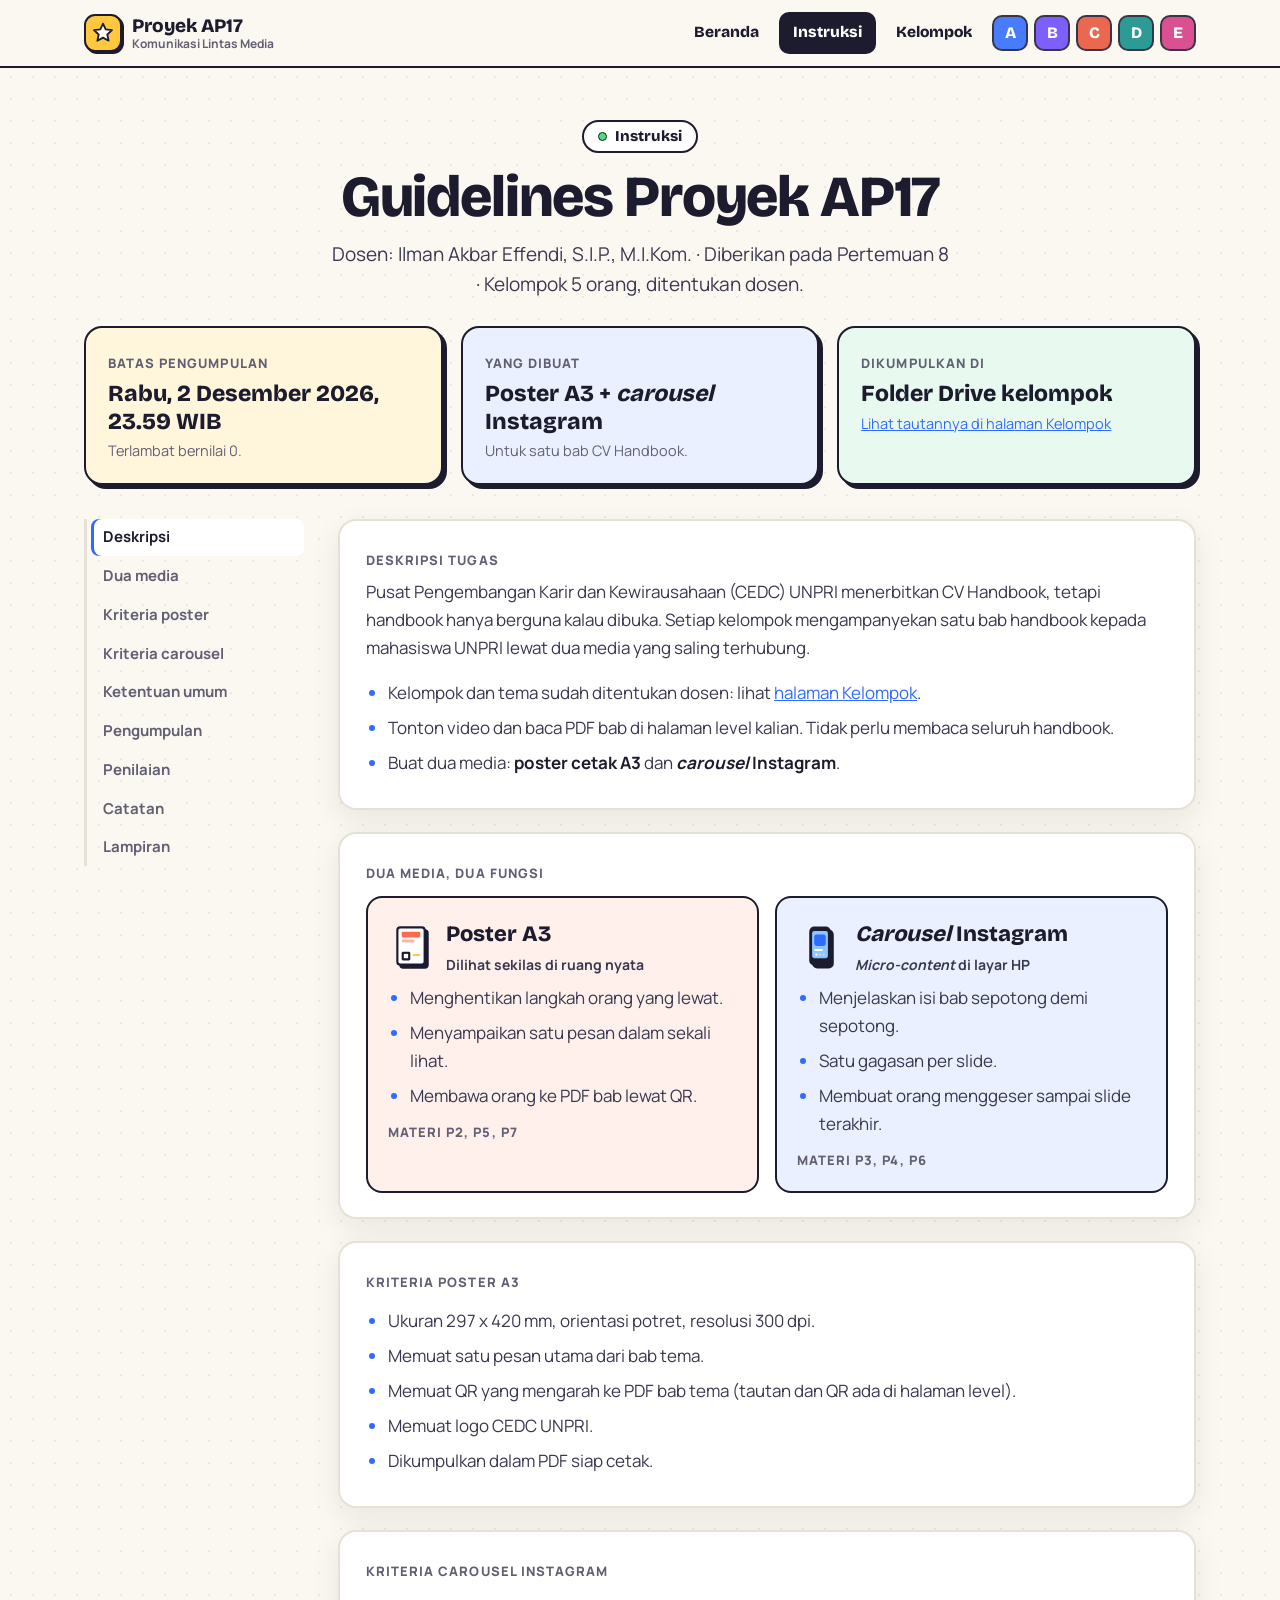
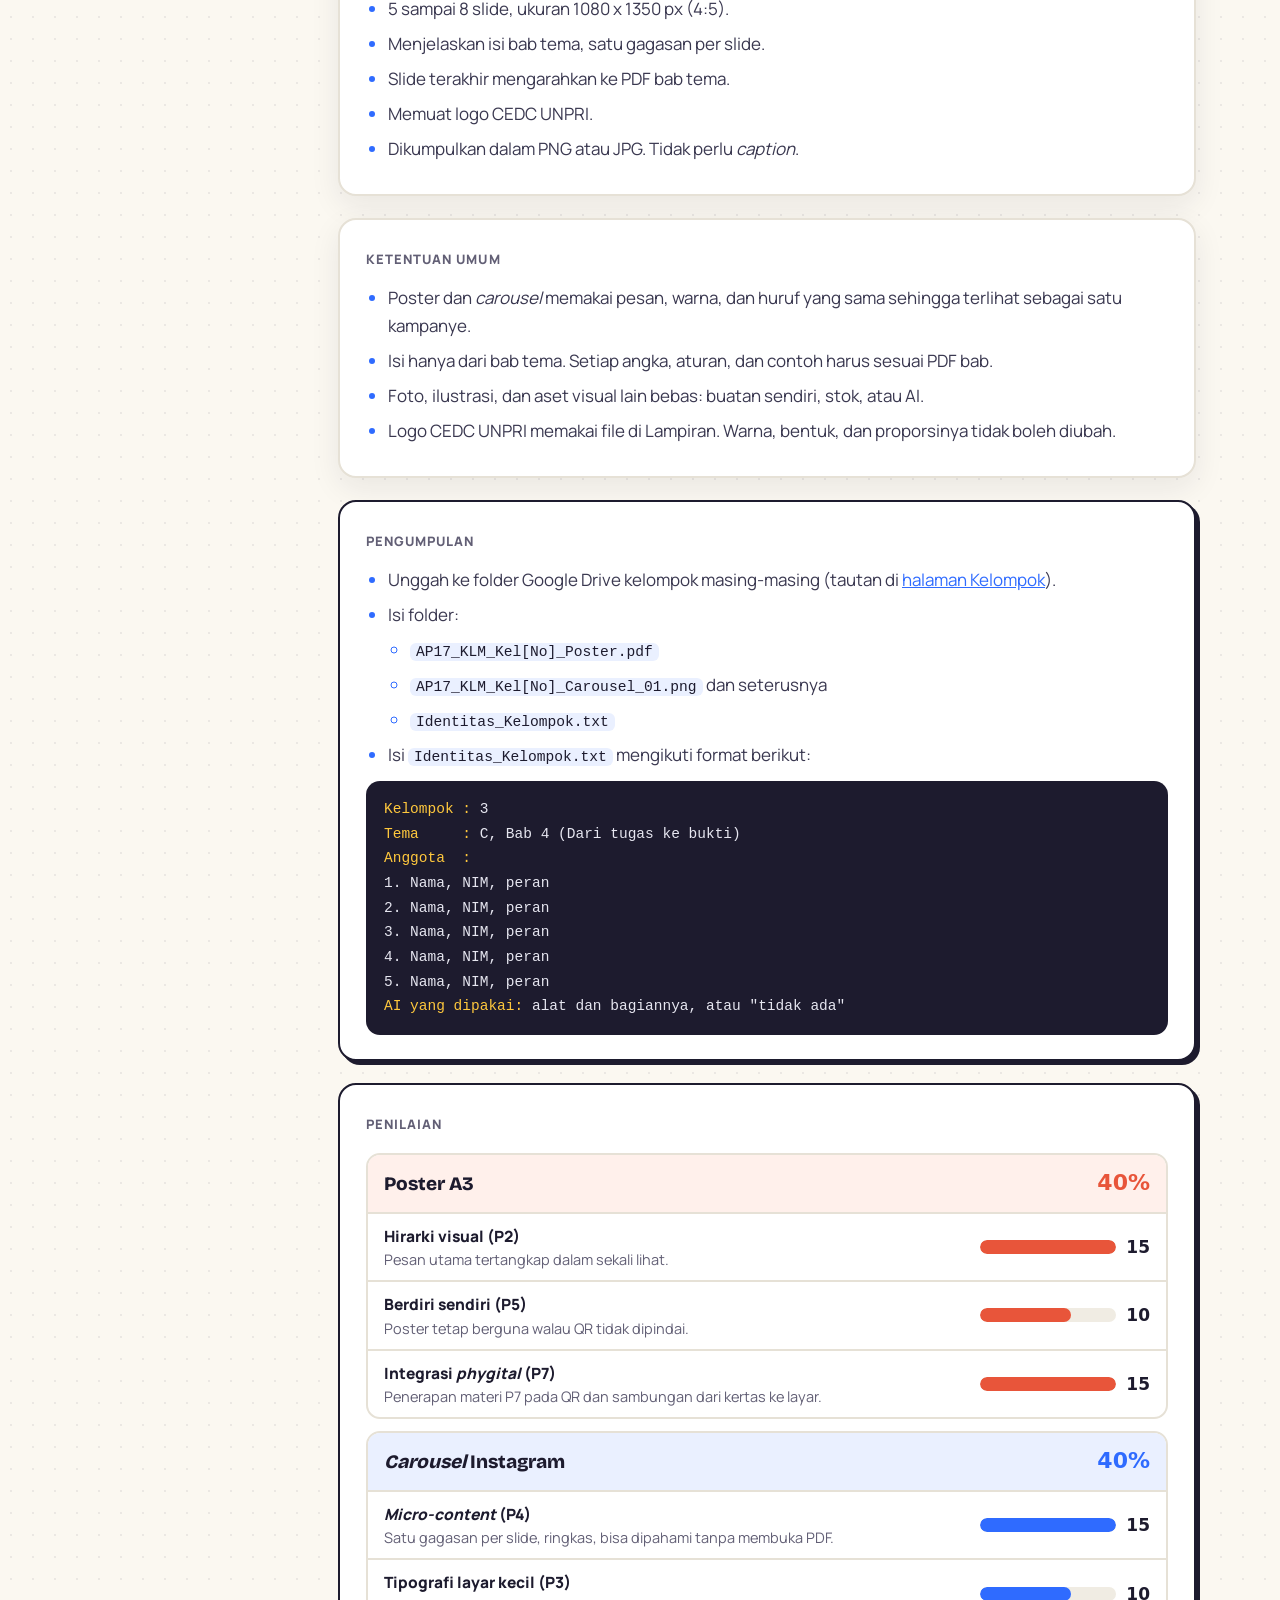
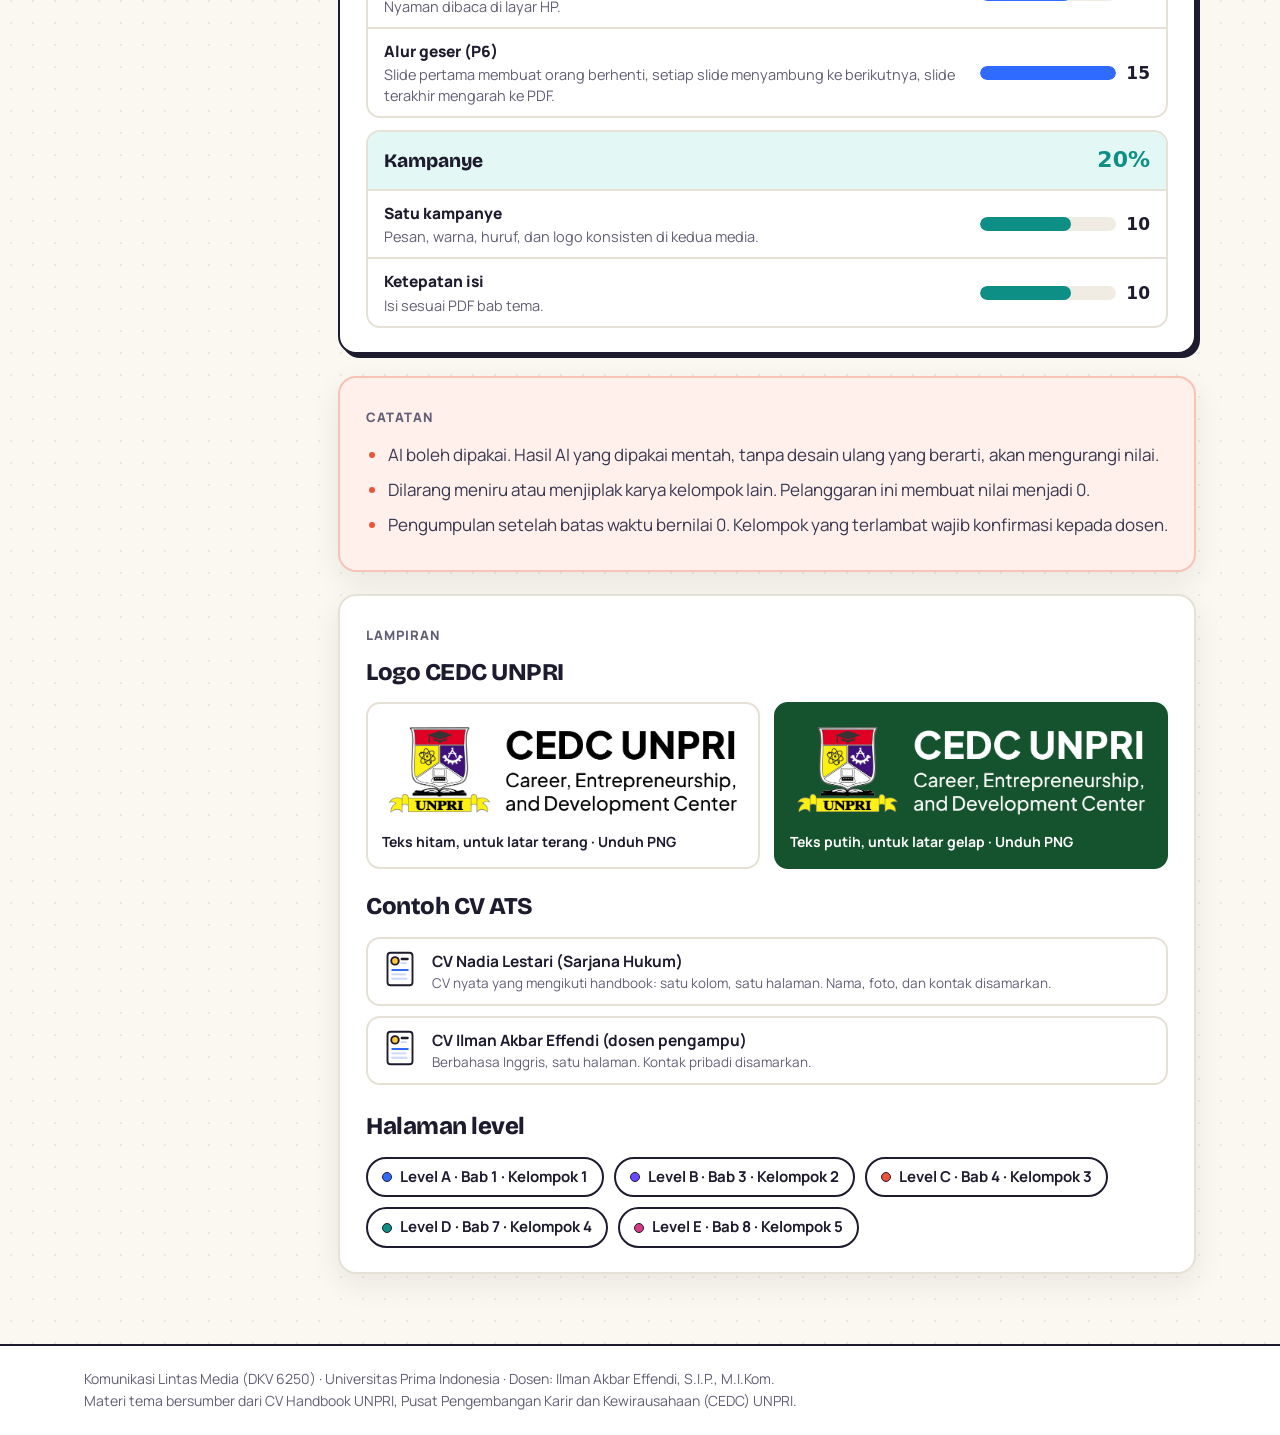
==== commit 00790c34: "Situs v4: modern retro, intro START dengan spiral dan bintang, ikon baru, hierarki visual Co-Authore" ====
--- a/instruksi/index.html
+++ b/instruksi/index.html
@@ -1,27 +1,27 @@
 <!doctype html><html lang="id"><head><meta charset="utf-8"><meta name="viewport" content="width=device-width,initial-scale=1">
 <title>Instruksi · Proyek AP17 KLM</title><meta name="description" content="Proyek AP17 Komunikasi Lintas Media UNPRI: poster A3 dan carousel Instagram untuk CV Handbook UNPRI.">
 <link rel="preconnect" href="https://fonts.googleapis.com"><link rel="preconnect" href="https://fonts.gstatic.com" crossorigin>
-<link href="https://fonts.googleapis.com/css2?family=Manrope:wght@400;600;700;800&display=swap" rel="stylesheet">
+<link href="https://fonts.googleapis.com/css2?family=Bricolage+Grotesque:opsz,wght@12..96,700;12..96,800&family=Manrope:wght@400;600;700;800&display=swap" rel="stylesheet">
 <link rel="preload" href="../assets/fonts/pixelify-sans-700.woff2" as="font" type="font/woff2" crossorigin>
-<link rel="stylesheet" href="../assets/game.css?v=3"></head><body><header class="hud"><div class="wrap hudin"><a class="brand" href="../"><span class="logo">AP</span><span class="bt"><span class="b1">Proyek AP17</span><span class="b2">Komunikasi Lintas Media · UNPRI</span></span></a><nav class="tabs" aria-label="Navigasi"><a class="tab" href="../">Beranda</a><a class="tab on" href="../instruksi/" aria-current="page">Instruksi</a><a class="tab" href="../kelompok/">Kelompok</a><span class="sep"></span><a class="tab lv" href="../tema-a/" title="Tema A: Dua pembaca CV" aria-label="Tema A">A</a><a class="tab lv" href="../tema-b/" title="Tema B: CV yang terbaca utuh" aria-label="Tema B">B</a><a class="tab lv" href="../tema-c/" title="Tema C: Dari tugas ke bukti" aria-label="Tema C">C</a><a class="tab lv" href="../tema-d/" title="Tema D: AI boleh, mengarang jangan" aria-label="Tema D">D</a><a class="tab lv" href="../tema-e/" title="Tema E: Cek sebelum kirim" aria-label="Tema E">E</a></nav></div></header><main><div class="wrap"><section class="lhead" style="grid-template-columns:1fr"><div class="pop"><span class="tagpx">INSTRUKSI</span><h1 class="h-l">Guidelines Proyek AP17<br><span class="grad">Komunikasi Lintas Media</span></h1><div class="clock" data-deadline="2026-12-02T23:59:00+07:00"><span class="cl">SISA WAKTU</span><div class="cv"><div class="u"><b data-u="d">00</b><span>hari</span></div><div class="u"><b data-u="h">00</b><span>jam</span></div><div class="u"><b data-u="m">00</b><span>menit</span></div><div class="u"><b data-u="s">00</b><span>detik</span></div></div><span class="due">Batas: Rabu, 2 Desember 2026, 23.59 WIB</span></div></div></section>
-<div class="brief"><nav class="toc" aria-label="Daftar isi"><a href="#info">Info misi</a><a href="#deskripsi">Deskripsi</a><a href="#media">Dua media</a><a href="#poster">Kriteria poster</a><a href="#carousel">Kriteria carousel</a><a href="#umum">Ketentuan umum</a><a href="#kumpul">Pengumpulan</a><a href="#nilai">Penilaian</a><a href="#catatan">Catatan</a><a href="#lampiran">Lampiran</a></nav><div class="stack">
-<section class="card rv" id="info"><span class="label tagpx">INFO MISI</span><div class="stats">
-<div class="stat"><span>Dosen</span><b>Ilman Akbar Effendi, S.I.P., M.I.Kom.</b></div><div class="stat"><span>Diberikan</span><b>Pertemuan 8</b></div>
-<div class="stat"><span>Sifat</span><b>Kelompok, 5 orang (ditentukan dosen)</b></div><div class="stat"><span>Dikumpulkan</span><b>Google Drive, folder kelompok</b></div>
-<div class="stat hot"><span>Batas</span><b>Rabu, 2 Desember 2026, 23.59 WIB</b></div></div></section>
-<section class="card rv" id="deskripsi"><span class="label tagpx">DESKRIPSI TUGAS</span>
-<p>Pusat Pengembangan Karir dan Kewirausahaan (CEDC) UNPRI menerbitkan CV Handbook, tetapi handbook hanya berguna kalau dibuka. Setiap kelompok mengampanyekan satu bab handbook kepada mahasiswa UNPRI lewat dua media yang saling terhubung.</p>
-<ul><li>Kelompok dan tema sudah ditentukan dosen: lihat <a href="../kelompok/">halaman Kelompok</a>.</li><li>Tonton video dan baca PDF bab di halaman tema kalian. Tidak perlu membaca seluruh handbook.</li><li>Buat dua media: <b>poster cetak A3</b> dan <b><i>carousel</i> Instagram</b>.</li></ul></section>
-<section class="card rv" id="media"><span class="label tagpx g">DUA MEDIA, DUA FUNGSI</span><div class="duo">
-<div><div class="fh"><img class="" src="../assets/px/poster.svg" alt=""><b class="big">Poster A3</b></div><b>Dilihat sekilas di ruang nyata</b><ul><li>Menghentikan langkah orang yang lewat.</li><li>Menyampaikan satu pesan dalam sekali lihat.</li><li>Membawa orang ke PDF bab lewat QR.</li></ul><span class="fr">Materi P2, P5, P7</span></div>
-<div><div class="fh"><img class="" src="../assets/px/phone.svg" alt=""><b class="big"><i>Carousel</i> Instagram</b></div><b><i>Micro-content</i> di layar HP</b><ul><li>Menjelaskan isi bab sepotong demi sepotong.</li><li>Satu gagasan per slide.</li><li>Membuat orang menggeser sampai slide terakhir.</li></ul><span class="fr">Materi P3, P4, P6</span></div></div></section>
-<section class="card rv" id="poster"><span class="label tagpx">KRITERIA POSTER A3</span><ul>
-<li>Ukuran 297 x 420 mm, orientasi potret, resolusi 300 dpi.</li><li>Memuat satu pesan utama dari bab tema.</li><li>Memuat QR yang mengarah ke PDF bab tema (tautan dan QR ada di halaman tema).</li><li>Memuat logo CEDC UNPRI.</li><li>Dikumpulkan dalam PDF siap cetak.</li></ul></section>
-<section class="card rv" id="carousel"><span class="label tagpx">KRITERIA CAROUSEL INSTAGRAM</span><ul>
-<li>5 sampai 8 slide, ukuran 1080 x 1350 px (4:5).</li><li>Menjelaskan isi bab tema, satu gagasan per slide.</li><li>Slide terakhir mengarahkan ke PDF bab tema.</li><li>Memuat logo CEDC UNPRI.</li><li>Dikumpulkan dalam PNG atau JPG. Tidak perlu <i>caption</i>.</li></ul></section>
-<section class="card rv" id="umum"><span class="label tagpx">KETENTUAN UMUM</span><ul>
-<li>Poster dan <i>carousel</i> memakai pesan, warna, dan huruf yang sama sehingga terlihat sebagai satu kampanye.</li><li>Isi hanya dari bab tema. Setiap angka, aturan, dan contoh harus sesuai PDF bab.</li><li>Foto, ilustrasi, dan aset visual lain bebas: buatan sendiri, stok, atau AI.</li><li>Logo CEDC UNPRI memakai file di Lampiran. Warna, bentuk, dan proporsinya tidak boleh diubah.</li></ul></section>
-<section class="card rv" id="kumpul"><span class="label tagpx g">PENGUMPULAN</span><ul>
+<link rel="stylesheet" href="../assets/app.css?v=4"></head><body><div id="app"><header class="hud"><div class="wrap hudin"><a class="brand" href="../"><span class="logo"><svg viewBox="0 0 24 24"><path d="M12 1.8l2.9 6.3 6.9.8-5.1 4.7 1.4 6.8L12 17l-6.1 3.4 1.4-6.8L2.2 8.9l6.9-.8z" fill="#fff" stroke="#1d1b2e" stroke-width="2" stroke-linejoin="round"/></svg></span><span class="bt"><span class="b1">Proyek AP17</span><span class="b2">Komunikasi Lintas Media</span></span></a><nav class="nav" aria-label="Navigasi"><a class="nl" href="../">Beranda</a><a class="nl on" href="../instruksi/" aria-current="page">Instruksi</a><a class="nl" href="../kelompok/">Kelompok</a><details class="lvmenu"><summary class="nl">Level ▾</summary><div class="dd"><a href="../tema-a/"><span class="k" style="background:#2f6bff">A</span>Dua pembaca CV</a><a href="../tema-b/"><span class="k" style="background:#6d4aff">B</span>CV yang terbaca utuh</a><a href="../tema-c/"><span class="k" style="background:#e8553a">C</span>Dari tugas ke bukti</a><a href="../tema-d/"><span class="k" style="background:#0e8f86">D</span>AI boleh, mengarang jangan</a><a href="../tema-e/"><span class="k" style="background:#d63a83">E</span>Cek sebelum kirim</a></div></details><span class="lvpills"><a class="lvp" style="background:#2f6bff" href="../tema-a/" title="Level A: Dua pembaca CV" aria-label="Level A: Dua pembaca CV">A</a><a class="lvp" style="background:#6d4aff" href="../tema-b/" title="Level B: CV yang terbaca utuh" aria-label="Level B: CV yang terbaca utuh">B</a><a class="lvp" style="background:#e8553a" href="../tema-c/" title="Level C: Dari tugas ke bukti" aria-label="Level C: Dari tugas ke bukti">C</a><a class="lvp" style="background:#0e8f86" href="../tema-d/" title="Level D: AI boleh, mengarang jangan" aria-label="Level D: AI boleh, mengarang jangan">D</a><a class="lvp" style="background:#d63a83" href="../tema-e/" title="Level E: Cek sebelum kirim" aria-label="Level E: Cek sebelum kirim">E</a></span></nav></div></header><main><div class="wrap"><section class="ihero"><span class="pill popIn"><i></i>Instruksi</span><h1 class="h1-s popIn">Guidelines Proyek AP17</h1>
+<p class="lead popIn">Dosen: Ilman Akbar Effendi, S.I.P., M.I.Kom. · Diberikan pada Pertemuan 8 · Kelompok 5 orang, ditentukan dosen.</p></section>
+<div class="facts"><div class="fact t1 rv"><span class="ctag">Batas pengumpulan</span><b>Rabu, 2 Desember 2026, 23.59 WIB</b><span class="s">Terlambat bernilai 0.</span></div>
+<div class="fact t2 rv" data-d="1"><span class="ctag">Yang dibuat</span><b>Poster A3 + <em>carousel</em> Instagram</b><span class="s">Untuk satu bab CV Handbook.</span></div>
+<div class="fact t3 rv" data-d="2"><span class="ctag">Dikumpulkan di</span><b>Folder Drive kelompok</b><span class="s"><a href="../kelompok/">Lihat tautannya di halaman Kelompok</a></span></div></div>
+<div class="brief"><nav class="toc" aria-label="Daftar isi"><a href="#deskripsi">Deskripsi</a><a href="#media">Dua media</a><a href="#poster">Kriteria poster</a><a href="#carousel">Kriteria carousel</a><a href="#umum">Ketentuan umum</a><a href="#kumpul">Pengumpulan</a><a href="#nilai">Penilaian</a><a href="#catatan">Catatan</a><a href="#lampiran">Lampiran</a></nav><div class="stack">
+<section class="card rv" id="deskripsi"><span class="ctag">Deskripsi tugas</span>
+<p style="margin-top:0">Pusat Pengembangan Karir dan Kewirausahaan (CEDC) UNPRI menerbitkan CV Handbook, tetapi handbook hanya berguna kalau dibuka. Setiap kelompok mengampanyekan satu bab handbook kepada mahasiswa UNPRI lewat dua media yang saling terhubung.</p>
+<ul><li>Kelompok dan tema sudah ditentukan dosen: lihat <a href="../kelompok/">halaman Kelompok</a>.</li><li>Tonton video dan baca PDF bab di halaman level kalian. Tidak perlu membaca seluruh handbook.</li><li>Buat dua media: <b>poster cetak A3</b> dan <b><em>carousel</em> Instagram</b>.</li></ul></section>
+<section class="card rv" id="media"><span class="ctag">Dua media, dua fungsi</span><div class="duo" style="margin-top:6px">
+<div><div class="fh"><img class="ico" src="../assets/ic/poster.svg" alt=""><div><b>Poster A3</b><span>Dilihat sekilas di ruang nyata</span></div></div><ul><li>Menghentikan langkah orang yang lewat.</li><li>Menyampaikan satu pesan dalam sekali lihat.</li><li>Membawa orang ke PDF bab lewat QR.</li></ul><span class="fr">Materi P2, P5, P7</span></div>
+<div><div class="fh"><img class="ico" src="../assets/ic/phone.svg" alt=""><div><b><em>Carousel</em> Instagram</b><span><em>Micro-content</em> di layar HP</span></div></div><ul><li>Menjelaskan isi bab sepotong demi sepotong.</li><li>Satu gagasan per slide.</li><li>Membuat orang menggeser sampai slide terakhir.</li></ul><span class="fr">Materi P3, P4, P6</span></div></div></section>
+<section class="card rv" id="poster"><span class="ctag">Kriteria poster A3</span><ul>
+<li>Ukuran 297 x 420 mm, orientasi potret, resolusi 300 dpi.</li><li>Memuat satu pesan utama dari bab tema.</li><li>Memuat QR yang mengarah ke PDF bab tema (tautan dan QR ada di halaman level).</li><li>Memuat logo CEDC UNPRI.</li><li>Dikumpulkan dalam PDF siap cetak.</li></ul></section>
+<section class="card rv" id="carousel"><span class="ctag">Kriteria <em>carousel</em> Instagram</span><ul>
+<li>5 sampai 8 slide, ukuran 1080 x 1350 px (4:5).</li><li>Menjelaskan isi bab tema, satu gagasan per slide.</li><li>Slide terakhir mengarahkan ke PDF bab tema.</li><li>Memuat logo CEDC UNPRI.</li><li>Dikumpulkan dalam PNG atau JPG. Tidak perlu <em>caption</em>.</li></ul></section>
+<section class="card rv" id="umum"><span class="ctag">Ketentuan umum</span><ul>
+<li>Poster dan <em>carousel</em> memakai pesan, warna, dan huruf yang sama sehingga terlihat sebagai satu kampanye.</li><li>Isi hanya dari bab tema. Setiap angka, aturan, dan contoh harus sesuai PDF bab.</li><li>Foto, ilustrasi, dan aset visual lain bebas: buatan sendiri, stok, atau AI.</li><li>Logo CEDC UNPRI memakai file di Lampiran. Warna, bentuk, dan proporsinya tidak boleh diubah.</li></ul></section>
+<section class="card key rv" id="kumpul"><span class="ctag">Pengumpulan</span><ul>
 <li>Unggah ke folder Google Drive kelompok masing-masing (tautan di <a href="../kelompok/">halaman Kelompok</a>).</li>
 <li>Isi folder:<ul><li><code>AP17_KLM_Kel[No]_Poster.pdf</code></li><li><code>AP17_KLM_Kel[No]_Carousel_01.png</code> dan seterusnya</li><li><code>Identitas_Kelompok.txt</code></li></ul></li>
 <li>Isi <code>Identitas_Kelompok.txt</code> mengikuti format berikut:</li></ul>
@@ -34,15 +34,15 @@
 4. Nama, NIM, peran
 5. Nama, NIM, peran
 <span class="c">AI yang dipakai:</span> alat dan bagiannya, atau "tidak ada"</pre></section>
-<section class="card rv" id="nilai"><span class="label tagpx y">PENILAIAN</span><div class="score"><div class="sg"><div class="sgh"><span>Poster A3</span><b>40%</b></div><div class="sr"><div><div class="nm">Hirarki visual (P2)</div><div class="ds">Pesan utama tertangkap dalam sekali lihat.</div></div><div class="bar"><i data-w="100"></i><em>15</em></div></div><div class="sr"><div><div class="nm">Berdiri sendiri (P5)</div><div class="ds">Poster tetap berguna walau QR tidak dipindai.</div></div><div class="bar"><i data-w="67"></i><em>10</em></div></div><div class="sr"><div><div class="nm">Integrasi <i>phygital</i> (P7)</div><div class="ds">Penerapan materi P7 pada QR dan sambungan dari kertas ke layar.</div></div><div class="bar"><i data-w="100"></i><em>15</em></div></div></div><div class="sg"><div class="sgh"><span><i>Carousel</i> Instagram</span><b>40%</b></div><div class="sr"><div><div class="nm"><i>Micro-content</i> (P4)</div><div class="ds">Satu gagasan per slide, ringkas, bisa dipahami tanpa membuka PDF.</div></div><div class="bar"><i data-w="100"></i><em>15</em></div></div><div class="sr"><div><div class="nm">Tipografi layar kecil (P3)</div><div class="ds">Nyaman dibaca di layar HP.</div></div><div class="bar"><i data-w="67"></i><em>10</em></div></div><div class="sr"><div><div class="nm">Alur geser (P6)</div><div class="ds">Slide pertama membuat orang berhenti, setiap slide menyambung ke berikutnya, slide terakhir mengarah ke PDF.</div></div><div class="bar"><i data-w="100"></i><em>15</em></div></div></div><div class="sg"><div class="sgh"><span>Kampanye</span><b>20%</b></div><div class="sr"><div><div class="nm">Satu kampanye</div><div class="ds">Pesan, warna, huruf, dan logo konsisten di kedua media.</div></div><div class="bar"><i data-w="67"></i><em>10</em></div></div><div class="sr"><div><div class="nm">Ketepatan isi</div><div class="ds">Isi sesuai PDF bab tema.</div></div><div class="bar"><i data-w="67"></i><em>10</em></div></div></div></div></section>
-<section class="card warn rv" id="catatan"><span class="label tagpx r">CATATAN</span><ul>
+<section class="card key rv" id="nilai"><span class="ctag">Penilaian</span><div class="sg"><div class="sgh" style="background:#fff0eb"><span>Poster A3</span><b style="color:#e8553a">40%</b></div><div class="sr"><div><div class="nm">Hirarki visual (P2)</div><div class="ds">Pesan utama tertangkap dalam sekali lihat.</div></div><div class="mv"><div class="meter"><i data-w="100" style="background:#e8553a"></i></div><b>15</b></div></div><div class="sr"><div><div class="nm">Berdiri sendiri (P5)</div><div class="ds">Poster tetap berguna walau QR tidak dipindai.</div></div><div class="mv"><div class="meter"><i data-w="67" style="background:#e8553a"></i></div><b>10</b></div></div><div class="sr"><div><div class="nm">Integrasi <em>phygital</em> (P7)</div><div class="ds">Penerapan materi P7 pada QR dan sambungan dari kertas ke layar.</div></div><div class="mv"><div class="meter"><i data-w="100" style="background:#e8553a"></i></div><b>15</b></div></div></div><div class="sg"><div class="sgh" style="background:#eaf0ff"><span><em>Carousel</em> Instagram</span><b style="color:#2f6bff">40%</b></div><div class="sr"><div><div class="nm"><em>Micro-content</em> (P4)</div><div class="ds">Satu gagasan per slide, ringkas, bisa dipahami tanpa membuka PDF.</div></div><div class="mv"><div class="meter"><i data-w="100" style="background:#2f6bff"></i></div><b>15</b></div></div><div class="sr"><div><div class="nm">Tipografi layar kecil (P3)</div><div class="ds">Nyaman dibaca di layar HP.</div></div><div class="mv"><div class="meter"><i data-w="67" style="background:#2f6bff"></i></div><b>10</b></div></div><div class="sr"><div><div class="nm">Alur geser (P6)</div><div class="ds">Slide pertama membuat orang berhenti, setiap slide menyambung ke berikutnya, slide terakhir mengarah ke PDF.</div></div><div class="mv"><div class="meter"><i data-w="100" style="background:#2f6bff"></i></div><b>15</b></div></div></div><div class="sg"><div class="sgh" style="background:#e3f7f4"><span>Kampanye</span><b style="color:#0e8f86">20%</b></div><div class="sr"><div><div class="nm">Satu kampanye</div><div class="ds">Pesan, warna, huruf, dan logo konsisten di kedua media.</div></div><div class="mv"><div class="meter"><i data-w="67" style="background:#0e8f86"></i></div><b>10</b></div></div><div class="sr"><div><div class="nm">Ketepatan isi</div><div class="ds">Isi sesuai PDF bab tema.</div></div><div class="mv"><div class="meter"><i data-w="67" style="background:#0e8f86"></i></div><b>10</b></div></div></div></section>
+<section class="card warn rv" id="catatan"><span class="ctag">Catatan</span><ul>
 <li>AI boleh dipakai. Hasil AI yang dipakai mentah, tanpa desain ulang yang berarti, akan mengurangi nilai.</li><li>Dilarang meniru atau menjiplak karya kelompok lain. Pelanggaran ini membuat nilai menjadi 0.</li><li>Pengumpulan setelah batas waktu bernilai 0. Kelompok yang terlambat wajib konfirmasi kepada dosen.</li></ul></section>
-<section class="card rv" id="lampiran"><span class="label tagpx">LAMPIRAN</span>
-<h3>Logo CEDC UNPRI</h3><div class="logos"><a class="lg" href="../assets/logo/CEDC_UNPRI_Logo_Teks_Hitam_Transparan.png" download><img src="../assets/logo/CEDC_UNPRI_Logo_Teks_Hitam_Transparan.png" alt="Logo CEDC UNPRI teks hitam"><span>Teks hitam, untuk latar terang · Unduh PNG</span></a><a class="lg dk" href="../assets/logo/CEDC_UNPRI_Logo_Teks_Putih_Transparan.png" download><img src="../assets/logo/CEDC_UNPRI_Logo_Teks_Putih_Transparan.png" alt="Logo CEDC UNPRI teks putih"><span>Teks putih, untuk latar gelap · Unduh PNG</span></a></div>
+<section class="card rv" id="lampiran"><span class="ctag">Lampiran</span>
+<h3>Logo CEDC UNPRI</h3><div class="logos"><a class="lgc" href="../assets/logo/CEDC_UNPRI_Logo_Teks_Hitam_Transparan.png" download><img src="../assets/logo/CEDC_UNPRI_Logo_Teks_Hitam_Transparan.png" alt="Logo CEDC UNPRI teks hitam"><span>Teks hitam, untuk latar terang · Unduh PNG</span></a><a class="lgc dk" href="../assets/logo/CEDC_UNPRI_Logo_Teks_Putih_Transparan.png" download><img src="../assets/logo/CEDC_UNPRI_Logo_Teks_Putih_Transparan.png" alt="Logo CEDC UNPRI teks putih"><span>Teks putih, untuk latar gelap · Unduh PNG</span></a></div>
 <h3>Contoh CV ATS</h3><div class="inv">
-<a class="item" href="../pdf/Contoh_CV_ATS_Nadia_Lestari.pdf" target="_blank" rel="noopener"><img class="" src="../assets/px/cv.svg" alt=""><div><b>CV Nadia Lestari (Sarjana Hukum)</b><span>CV nyata yang mengikuti handbook: satu kolom, satu halaman. Nama, foto, dan kontak disamarkan.</span></div></a>
-<a class="item" href="../pdf/Contoh_CV_ATS_Ilman_Akbar_Effendi.pdf" target="_blank" rel="noopener"><img class="" src="../assets/px/cv.svg" alt=""><div><b>CV Ilman Akbar Effendi (dosen pengampu)</b><span>Berbahasa Inggris, satu halaman. Kontak pribadi disamarkan.</span></div></a></div>
-<h3 style="margin-top:20px">Halaman tema</h3><div class="chips"><a class="chip" href="../tema-a/">Level A · Bab 1 · Kelompok 1</a><a class="chip" href="../tema-b/">Level B · Bab 3 · Kelompok 2</a><a class="chip" href="../tema-c/">Level C · Bab 4 · Kelompok 3</a><a class="chip" href="../tema-d/">Level D · Bab 7 · Kelompok 4</a><a class="chip" href="../tema-e/">Level E · Bab 8 · Kelompok 5</a></div></section>
+<a class="item" href="../pdf/Contoh_CV_ATS_Nadia_Lestari.pdf" target="_blank" rel="noopener"><img class="" src="../assets/ic/cv.svg" alt=""><div><b>CV Nadia Lestari (Sarjana Hukum)</b><span>CV nyata yang mengikuti handbook: satu kolom, satu halaman. Nama, foto, dan kontak disamarkan.</span></div></a>
+<a class="item" href="../pdf/Contoh_CV_ATS_Ilman_Akbar_Effendi.pdf" target="_blank" rel="noopener"><img class="" src="../assets/ic/cv.svg" alt=""><div><b>CV Ilman Akbar Effendi (dosen pengampu)</b><span>Berbahasa Inggris, satu halaman. Kontak pribadi disamarkan.</span></div></a></div>
+<h3 style="margin-top:22px">Halaman level</h3><div class="chips" style="justify-content:flex-start"><a class="chip" href="../tema-a/"><i style="background:#2f6bff"></i>Level A · Bab 1 · Kelompok 1</a><a class="chip" href="../tema-b/"><i style="background:#6d4aff"></i>Level B · Bab 3 · Kelompok 2</a><a class="chip" href="../tema-c/"><i style="background:#e8553a"></i>Level C · Bab 4 · Kelompok 3</a><a class="chip" href="../tema-d/"><i style="background:#0e8f86"></i>Level D · Bab 7 · Kelompok 4</a><a class="chip" href="../tema-e/"><i style="background:#d63a83"></i>Level E · Bab 8 · Kelompok 5</a></div></section>
 </div></div></div></main>
-<footer class="foot"><div class="wrap">Komunikasi Lintas Media (DKV 6250) · Universitas Prima Indonesia · Dosen: Ilman Akbar Effendi, S.I.P., M.I.Kom.<br>Materi tema bersumber dari CV Handbook UNPRI, Pusat Pengembangan Karir dan Kewirausahaan (CEDC) UNPRI.</div></footer>
-<script src="../assets/game.js?v=3"></script></body></html>+<footer class="foot" style="border-top:2px solid var(--ink);background:#fff;font-size:14px;color:var(--muted);padding:22px 0;line-height:1.6"><div class="wrap">Komunikasi Lintas Media (DKV 6250) · Universitas Prima Indonesia · Dosen: Ilman Akbar Effendi, S.I.P., M.I.Kom.<br>Materi tema bersumber dari CV Handbook UNPRI, Pusat Pengembangan Karir dan Kewirausahaan (CEDC) UNPRI.</div></footer></div>
+<script src="../assets/app.js?v=4"></script></body></html>
--- a/assets/app.css
+++ b/assets/app.css
@@ -0,0 +1,298 @@
+/* Proyek AP17 KLM v4 · modern retro.
+   Bricolage Grotesque: judul. Manrope: semua teks bacaan. Pixelify Sans: label, tombol, angka hitung mundur. */
+@font-face{font-family:"Pixelify Sans";src:url("fonts/pixelify-sans-400.woff2") format("woff2");font-weight:400 500;font-display:swap}
+@font-face{font-family:"Pixelify Sans";src:url("fonts/pixelify-sans-600.woff2") format("woff2");font-weight:600;font-display:swap}
+@font-face{font-family:"Pixelify Sans";src:url("fonts/pixelify-sans-700.woff2") format("woff2");font-weight:700 900;font-display:swap}
+:root{
+  --ink:#1d1b2e;--ink2:#3a3850;--muted:#625f75;--line:#e6e1d6;--cream:#fbf8f1;--card:#fff;
+  --green:#15803d;--mint:#4ade80;--mintsoft:#e8faef;
+  --blue:#2f6bff;--bluesoft:#eaf0ff;--violet:#6d4aff;--violetsoft:#efebff;
+  --coral:#e8553a;--coralsoft:#fff0eb;--teal:#0e8f86;--tealsoft:#e3f7f4;
+  --pink:#d63a83;--pinksoft:#fdebf3;--sun:#ffc83d;--sunsoft:#fff6dc;
+  --head:"Bricolage Grotesque",Manrope,system-ui,sans-serif;--read:Manrope,system-ui,sans-serif;--px:"Pixelify Sans",system-ui,sans-serif;
+  --spring:cubic-bezier(.34,1.56,.64,1);--r:18px;
+  --pop:4px 4px 0 var(--ink);--soft:0 10px 30px rgba(29,27,46,.08);
+}
+*{box-sizing:border-box;-webkit-tap-highlight-color:transparent}
+html{scroll-behavior:smooth}
+body{margin:0;font-family:var(--read);font-size:17px;line-height:1.65;color:var(--ink2);background:var(--cream);
+  background-image:radial-gradient(rgba(29,27,46,.07) 1.2px,transparent 1.2px);background-size:22px 22px;-webkit-font-smoothing:antialiased}
+#app{min-height:100vh;display:flex;flex-direction:column;position:relative}
+main{flex:1;position:relative;min-width:0;width:100%}
+.wrap{max-width:1160px;margin:0 auto;padding:0 24px}
+a{color:var(--blue)}
+b,strong{color:var(--ink)}
+code{font-family:ui-monospace,SFMono-Regular,Menlo,monospace;font-size:.86em;background:var(--bluesoft);border-radius:6px;padding:1px 6px;word-break:break-all;color:var(--ink)}
+h1,h2,h3{font-family:var(--head);color:var(--ink);letter-spacing:-.02em}
+
+/* navigasi */
+.hud{position:sticky;top:0;z-index:40;background:rgba(251,248,241,.9);backdrop-filter:blur(10px);border-bottom:2px solid var(--ink)}
+.hudin{display:flex;align-items:center;gap:16px;min-height:66px}
+.brand{display:flex;align-items:center;gap:10px;text-decoration:none;flex:none}
+.brand .logo{width:38px;height:38px;border-radius:11px;background:var(--sun);border:2px solid var(--ink);box-shadow:2px 2px 0 var(--ink);display:grid;place-items:center}
+.brand .logo svg{width:22px;height:22px}
+.brand .bt{display:flex;flex-direction:column;line-height:1.1}
+.brand .b1{font-family:var(--head);font-weight:800;font-size:19px;color:var(--ink)}
+.brand .b2{font-weight:700;font-size:12px;color:var(--muted)}
+.nav{display:flex;align-items:center;gap:6px;margin-left:auto}
+.nl{text-decoration:none;font-family:var(--px);font-weight:600;font-size:17px;color:var(--ink);padding:6px 12px;border-radius:10px;border:2px solid transparent;transition:background .15s,border-color .15s}
+.nl:hover{background:#fff;border-color:var(--ink)}
+.nl.on{background:var(--ink);color:#fff}
+.lvmenu{position:relative}
+.lvmenu summary{list-style:none;cursor:pointer}
+.lvmenu summary::-webkit-details-marker{display:none}
+.lvmenu .dd{position:absolute;right:0;top:calc(100% + 8px);background:#fff;border:2px solid var(--ink);border-radius:14px;box-shadow:var(--pop);padding:8px;width:290px;display:grid;gap:4px;animation:popIn .3s var(--spring)}
+.lvmenu .dd a{display:flex;align-items:center;gap:10px;text-decoration:none;color:var(--ink);font-weight:700;font-size:15px;padding:7px 8px;border-radius:10px}
+.lvmenu .dd a:hover,.lvmenu .dd a.on{background:var(--cream)}
+.lvmenu .dd img{width:30px;height:30px}
+.lvmenu .dd .k{font-family:var(--head);font-weight:800;width:26px;height:26px;border-radius:8px;display:grid;place-items:center;color:#fff;font-size:14px;flex:none}
+.lvpills{display:flex;gap:6px}
+.lvp{width:36px;height:36px;border-radius:10px;border:2px solid var(--ink);display:grid;place-items:center;text-decoration:none;font-family:var(--head);font-weight:800;font-size:16px;color:#fff;transition:transform .15s var(--spring)}
+.lvp:hover{transform:translateY(-3px) rotate(-4deg)}
+.lvp.on{box-shadow:2px 2px 0 var(--ink);transform:translateY(-2px)}
+.lvp:not(.on){opacity:.88}
+
+/* label dan teks */
+.pill{display:inline-flex;align-items:center;gap:8px;font-family:var(--px);font-weight:600;font-size:15px;color:var(--ink);background:#fff;border:2px solid var(--ink);border-radius:999px;padding:4px 14px;line-height:1.4}
+.pill i{width:9px;height:9px;border-radius:50%;background:var(--mint);border:1.5px solid var(--ink)}
+.kicker{font-family:var(--px);font-weight:600;font-size:15px;letter-spacing:.04em;color:var(--muted)}
+.h1{font-weight:800;font-size:clamp(40px,6vw,74px);line-height:1.02;margin:18px auto 16px;max-width:15ch}
+.h1-s{font-weight:800;font-size:clamp(36px,4.8vw,58px);line-height:1.04;margin:14px 0 12px}
+.h2{font-weight:800;font-size:clamp(28px,3.2vw,38px);line-height:1.1;margin:6px 0 0}
+.hl{position:relative;white-space:nowrap;padding:0 .08em}
+.hl:before{content:"";position:absolute;left:0;right:0;bottom:.06em;height:.36em;border-radius:.1em;z-index:-1;transform:skew(-6deg)}
+.hl.b:before{background:#b9cdff}.hl.c:before{background:#ffc9b8}.hl.g:before{background:#bdf3cf}.hl.v:before{background:#d6ccff}.hl.y:before{background:#ffe08a}
+.lead{font-size:19px;line-height:1.6;color:var(--ink2);margin:0 auto;max-width:52ch}
+.muted{color:var(--muted)}.small{font-size:14.5px}
+.center{text-align:center}
+
+/* tombol */
+.btn{display:inline-flex;align-items:center;justify-content:center;gap:10px;text-decoration:none;font-family:var(--px);font-weight:700;font-size:20px;color:#fff;background:var(--ink);border:2px solid var(--ink);border-radius:14px;box-shadow:var(--pop);padding:11px 22px;cursor:pointer;transition:transform .12s,box-shadow .12s,background .2s;position:relative;line-height:1.2}
+.btn:hover{transform:translate(-2px,-2px);box-shadow:6px 6px 0 var(--ink)}
+.btn:active{transform:translate(3px,3px);box-shadow:1px 1px 0 var(--ink)}
+.btn.blue{background:var(--blue)}.btn.green{background:var(--green)}.btn.coral{background:var(--coral)}
+.btn.alt{background:#fff;color:var(--ink)}.btn.sun{background:var(--sun);color:var(--ink)}
+.btn.sm{font-size:17px;padding:8px 15px;border-radius:12px;box-shadow:3px 3px 0 var(--ink)}
+.btn .ar{transition:transform .2s}.btn:hover .ar{transform:translateX(4px)}
+.btns{display:flex;gap:14px;flex-wrap:wrap;justify-content:center}
+
+/* kartu */
+.card{background:var(--card);border:2px solid var(--line);border-radius:var(--r);padding:24px 26px;box-shadow:var(--soft)}
+.card.key{border-color:var(--ink);box-shadow:var(--pop)}
+.ctag{display:inline-block;font-family:var(--px);font-weight:600;font-size:15px;color:var(--muted);margin-bottom:6px}
+.card h3{font-size:24px;font-weight:800;margin:0 0 10px}
+.card ul,.card ol{padding-left:22px;margin:6px 0}.card li{margin:7px 0}
+.card li::marker{color:var(--blue);font-weight:800}
+.ico{filter:drop-shadow(3px 3px 0 var(--ink))}
+
+/* hitung mundur */
+.count{display:inline-flex;gap:10px;align-items:flex-end}
+.count .u{display:flex;flex-direction:column;align-items:center;min-width:64px}
+.count .u b{font-family:var(--px);font-weight:700;font-size:44px;line-height:1;color:var(--ink);background:#fff;border:2px solid var(--ink);border-radius:12px;padding:8px 10px;min-width:72px;text-align:center;box-shadow:3px 3px 0 var(--ink)}
+.count .u span{font-size:13px;font-weight:700;color:var(--muted);margin-top:6px}
+.count .sp{font-family:var(--px);font-size:34px;color:var(--muted);padding-bottom:30px}
+.chips{display:flex;flex-wrap:wrap;gap:10px;justify-content:center}
+.chip{display:inline-flex;align-items:center;gap:8px;font-weight:700;font-size:15px;color:var(--ink);background:#fff;border:2px solid var(--ink);border-radius:999px;padding:6px 14px;text-decoration:none}
+.chip i{width:10px;height:10px;border-radius:50%;border:1.5px solid var(--ink)}
+a.chip{transition:transform .15s}a.chip:hover{transform:translateY(-2px)}
+
+/* beranda */
+.hero{text-align:center;padding:56px 0 20px;position:relative}
+.hero .chips{margin:22px 0 26px}
+.deco{position:absolute;pointer-events:none;z-index:0}
+.hero>*:not(.deco){position:relative;z-index:1}
+.show{display:flex;justify-content:center;align-items:flex-end;gap:46px;margin:40px auto 10px;position:relative}
+.show .cap{position:absolute;left:50%;bottom:-34px;transform:translateX(-50%);font-size:13.5px;font-weight:700;color:var(--muted);white-space:nowrap}
+.mini{width:250px;height:354px;background:#fff;border:2px solid var(--ink);border-radius:8px;box-shadow:var(--pop);padding:20px;display:flex;flex-direction:column;text-align:left;transform:rotate(-3deg);animation:bob 5s ease-in-out infinite}
+.mini .k{font-family:var(--px);font-weight:600;font-size:12px;color:var(--coral)}
+.mini .t{font-family:var(--head);font-weight:800;font-size:34px;line-height:1;color:var(--ink);margin:8px 0 8px}
+.mini .t em{font-style:normal;color:var(--coral)}
+.mini .s{font-size:13px;line-height:1.4;color:var(--ink2)}
+.mini .qr{margin-top:auto;display:flex;align-items:center;gap:10px}
+.mini .qr .q{width:62px;height:62px;display:grid;grid-template-columns:repeat(7,1fr);border:2px solid var(--ink);padding:3px;background:#fff}
+.mini .qr .q i{background:var(--ink)}.mini .qr .q i.o{background:transparent}
+.mini .qr span{font-size:12px;font-weight:800;line-height:1.25;color:var(--ink)}
+.mini .lg{height:22px;margin-top:12px;align-self:flex-start}
+.phone{width:200px;height:380px;background:var(--ink);border-radius:30px;padding:12px;box-shadow:var(--pop);transform:rotate(3deg);animation:bob 5s ease-in-out infinite;animation-delay:-2.5s}
+.phone .scr{background:#fff;border-radius:20px;height:100%;overflow:hidden;display:flex;flex-direction:column}
+.phone .ig{height:36px;display:flex;align-items:center;gap:7px;padding:0 10px;border-bottom:1px solid var(--line)}
+.phone .ig i{width:20px;height:20px;border-radius:50%;background:conic-gradient(var(--sun),var(--coral),var(--pink),var(--violet),var(--sun))}
+.phone .ig s{height:7px;width:70px;background:var(--line);border-radius:4px}
+.phone .vp{overflow:hidden;aspect-ratio:4/5;position:relative}
+.phone .track{display:flex;width:400%;height:100%;animation:swipe 12s ease-in-out infinite}
+.phone .sl{width:25%;height:100%;padding:16px;display:flex;flex-direction:column;justify-content:center;gap:6px;font-family:var(--head);font-weight:800;color:#fff;font-size:21px;line-height:1.08;text-align:left}
+.phone .sl small{font-family:var(--read);font-weight:600;font-size:12px;opacity:.9;line-height:1.35}
+.phone .dots{display:flex;gap:5px;justify-content:center;padding:10px 0}
+.phone .dots i{width:7px;height:7px;border-radius:50%;background:var(--line)}
+@keyframes swipe{0%,20%{transform:translateX(0)}25%,45%{transform:translateX(-25%)}50%,70%{transform:translateX(-50%)}75%,95%{transform:translateX(-75%)}100%{transform:translateX(0)}}
+@keyframes bob{0%,100%{translate:0 0}50%{translate:0 -10px}}
+.sect{padding:70px 0 10px}
+.sect .hd{text-align:center;margin-bottom:30px}
+.steps{display:grid;grid-template-columns:repeat(4,1fr);gap:18px}
+.step{text-align:center;padding:24px 18px}
+.step img{width:64px;height:64px;margin-bottom:10px}
+.step .n{font-family:var(--px);font-weight:700;font-size:15px;color:var(--muted)}
+.step h3{font-size:21px;margin:2px 0 6px}
+.step p{margin:0;font-size:15.5px;line-height:1.5;color:var(--muted)}
+.levels{display:flex;flex-wrap:wrap;justify-content:center;gap:22px}
+.lvl{width:340px;display:flex;flex-direction:column;text-decoration:none;color:var(--ink2);background:#fff;border:2px solid var(--ink);border-radius:22px;box-shadow:var(--pop);overflow:hidden;transition:transform .18s var(--spring),box-shadow .18s}
+.lvl:hover{transform:translate(-3px,-5px) rotate(-.6deg);box-shadow:8px 9px 0 var(--ink)}
+.lvl .top{display:flex;align-items:center;justify-content:space-between;padding:18px 20px 14px}
+.lvl .top img{width:66px;height:66px;transition:transform .3s var(--spring)}
+.lvl:hover .top img{transform:scale(1.1) rotate(-6deg)}
+.lvl .badge{font-family:var(--head);font-weight:800;font-size:15px;color:#fff;border:2px solid var(--ink);border-radius:10px;padding:3px 10px}
+.lvl .bd{padding:2px 20px 18px;display:flex;flex-direction:column;gap:4px;flex:1}
+.lvl .tj{font-family:var(--head);font-weight:800;font-size:25px;line-height:1.1;color:var(--ink)}
+.lvl .ts{font-size:15px;color:var(--muted)}
+.lvl .ft{display:flex;align-items:center;justify-content:space-between;border-top:2px solid var(--line);padding:12px 20px;font-weight:800;font-size:15px;color:var(--ink)}
+.lvl .ft em{font-style:normal;font-family:var(--px);font-weight:700;font-size:16px}
+.lvl.isdone .ft em{color:var(--green)}
+
+/* kelompok */
+.teams{display:flex;flex-wrap:wrap;justify-content:center;gap:24px;margin:34px 0 70px}
+.team{width:350px;background:#fff;border:2px solid var(--ink);border-radius:22px;box-shadow:var(--pop);overflow:hidden;display:flex;flex-direction:column}
+.team .th{display:flex;align-items:center;gap:14px;padding:16px 20px;border-bottom:2px solid var(--ink)}
+.team .th img{width:52px;height:52px}
+.team .tn{font-family:var(--head);font-weight:800;font-size:26px;line-height:1;color:var(--ink)}
+.team .tt{font-weight:700;font-size:14px;color:var(--ink2);margin-top:4px}
+.team ul{list-style:none;margin:0;padding:14px 20px;display:grid;gap:10px}
+.team li{display:flex;align-items:center;gap:12px;font-weight:700;font-size:16.5px;color:var(--ink)}
+.av{width:32px;height:32px;flex:none;border-radius:50%;display:grid;place-items:center;font-weight:800;font-size:12.5px;color:var(--ink);border:2px solid var(--ink)}
+.team .row{display:flex;gap:10px;padding:0 20px 18px;margin-top:auto}
+.team .row .btn{flex:1}
+
+/* instruksi */
+.ihero{text-align:center;padding:52px 0 26px}
+.facts{display:grid;grid-template-columns:repeat(3,1fr);gap:18px;margin:0 0 34px}
+.fact{background:#fff;border:2px solid var(--ink);border-radius:var(--r);box-shadow:var(--pop);padding:20px 22px;text-align:left}
+.fact .ctag{margin:0}
+.fact b{display:block;font-family:var(--head);font-weight:800;font-size:23px;line-height:1.2;margin-top:4px}
+.fact span.s{display:block;font-size:14.5px;color:var(--muted);margin-top:4px}
+.fact.t1{background:var(--sunsoft)}.fact.t2{background:var(--bluesoft)}.fact.t3{background:var(--mintsoft)}
+.brief{display:grid;grid-template-columns:220px 1fr;gap:34px;align-items:start;margin:0 0 70px}
+.toc{position:sticky;top:90px;display:flex;flex-direction:column;gap:2px;border-left:3px solid var(--line);padding-left:4px}
+.toc a{text-decoration:none;font-weight:700;font-size:15px;color:var(--muted);padding:6px 12px;border-radius:8px;transition:color .15s,background .15s}
+.toc a:hover{color:var(--ink);background:#fff}
+.toc a.on{color:var(--ink);background:#fff;box-shadow:inset 3px 0 0 var(--blue)}
+.stack{display:flex;flex-direction:column;gap:22px;min-width:0}
+.duo{display:grid;grid-template-columns:1fr 1fr;gap:16px}
+.duo>div{border-radius:16px;padding:18px 20px;border:2px solid var(--ink)}
+.duo>div:first-child{background:var(--coralsoft)}.duo>div:last-child{background:var(--bluesoft)}
+.duo .fh{display:flex;align-items:center;gap:12px;margin-bottom:8px}
+.duo .fh img{width:46px;height:46px}
+.duo .fh b{font-family:var(--head);font-weight:800;font-size:22px}
+.duo .fh span{display:block;font-size:14px;font-weight:700;color:var(--ink2)}
+.duo .fr{font-family:var(--px);font-weight:600;font-size:14px;color:var(--muted)}
+.term{background:var(--ink);color:#e6e6f0;border-radius:14px;padding:16px 18px;font-family:ui-monospace,SFMono-Regular,Menlo,monospace;font-size:14.5px;line-height:1.7;white-space:pre-wrap;margin:12px 0 0}
+.term .c{color:var(--sun)}
+.sg{border:2px solid var(--line);border-radius:14px;overflow:hidden;margin-top:12px}
+.sg .sgh{display:flex;justify-content:space-between;align-items:center;padding:10px 16px;font-family:var(--head);font-weight:800;font-size:19px;color:var(--ink)}
+.sg .sgh b{font-family:var(--px);font-size:22px}
+.sr{display:grid;grid-template-columns:1fr 170px;gap:14px;align-items:center;padding:10px 16px;border-top:2px solid var(--line)}
+.sr .nm{font-weight:800;color:var(--ink);font-size:15.5px}.sr .ds{font-size:14.5px;color:var(--muted);line-height:1.45}
+.meter{height:14px;border-radius:999px;background:#f0ece3;position:relative;overflow:hidden}
+.meter i{position:absolute;left:0;top:0;bottom:0;width:0;border-radius:999px;transition:width 1.1s var(--spring)}
+.mv{display:flex;align-items:center;gap:10px}.mv .meter{flex:1}.mv b{font-family:var(--px);font-size:17px;min-width:22px;text-align:right}
+.card.warn{background:var(--coralsoft);border-color:#f6c3b6}
+.card.warn li::marker{color:var(--coral)}
+.logos{display:grid;grid-template-columns:1fr 1fr;gap:14px;margin:8px 0 18px}
+.lgc{display:flex;flex-direction:column;gap:8px;text-decoration:none;border:2px solid var(--line);border-radius:14px;padding:14px;background:#fff;font-size:14px;font-weight:700;color:var(--ink);transition:transform .15s}
+.lgc:hover{transform:translateY(-3px)}.lgc img{width:100%;height:auto}.lgc.dk{background:#14532d;color:#fff;border-color:#14532d}
+
+/* level */
+.lhead{text-align:center;padding:46px 0 26px}
+.lhead img.big{width:96px;height:96px;animation:bob 5s ease-in-out infinite}
+.lhead .lead{max-width:56ch}
+.screen{max-width:980px;margin:0 auto;background:var(--ink);border-radius:24px;padding:12px;box-shadow:var(--pop)}
+.screen .sbar{display:flex;align-items:center;gap:8px;color:#fff;font-family:var(--px);font-size:15px;padding:2px 6px 10px}
+.screen .sbar i{width:12px;height:12px;border-radius:50%}
+.screen .sbar span{margin-left:6px;opacity:.9}
+.screen video{display:block;width:100%;aspect-ratio:16/9;border-radius:14px;background:#000}
+.lgrid{display:grid;grid-template-columns:1.45fr 1fr;gap:30px;margin:46px 0 30px;align-items:start}
+.tips{display:grid;gap:12px}
+.tip{display:grid;grid-template-columns:44px 1fr;gap:14px;align-items:start;background:#fff;border:2px solid var(--line);border-radius:16px;padding:14px 16px;transition:transform .15s,border-color .15s}
+.tip:hover{transform:translateX(4px);border-color:var(--ink)}
+.tip .n{width:40px;height:40px;border-radius:12px;display:grid;place-items:center;font-family:var(--px);font-weight:700;font-size:20px;color:#fff;border:2px solid var(--ink)}
+.tip p{margin:0;font-size:16.5px;line-height:1.6}
+.side{display:flex;flex-direction:column;gap:22px}
+.qrcard{text-align:center}
+.qrcard img.qr{width:190px;height:190px;border-radius:12px;border:2px solid var(--line)}
+.qrcard .bb{display:flex;flex-direction:column;gap:12px;margin-top:14px}
+.url{display:flex;gap:8px;margin-top:14px;text-align:left}
+.url code{flex:1;font-size:12px;padding:8px;line-height:1.4}
+.copy{font-family:var(--px);font-weight:700;font-size:16px;border:2px solid var(--ink);background:var(--sun);color:var(--ink);border-radius:10px;padding:0 12px;cursor:pointer;box-shadow:2px 2px 0 var(--ink)}
+.copy:active{transform:translate(2px,2px);box-shadow:none}
+.inv{display:flex;flex-direction:column;gap:10px}
+.item{display:flex;gap:12px;align-items:flex-start;text-decoration:none;color:var(--ink2);border:2px solid var(--line);border-radius:14px;padding:10px 12px;background:#fff;transition:transform .15s,border-color .15s}
+.item:hover{transform:translate(-2px,-2px);border-color:var(--ink);box-shadow:3px 3px 0 var(--ink)}
+.item img{width:40px;height:40px;flex:none}
+.item b{display:block;font-size:15.5px}.item span{display:block;font-size:13.5px;line-height:1.45;color:var(--muted)}
+.prog{display:flex;align-items:center;gap:12px;margin:6px 0 14px}
+.prog .meter{flex:1;height:16px}
+.prog b{font-family:var(--px);font-size:20px;min-width:70px;text-align:right}
+.ql{list-style:none;margin:0;padding:0;display:grid;gap:8px}
+.card .ql{padding:0}.card .ql li{margin:0}.card .ql li::marker{content:none}
+.ql label{display:flex;gap:12px;align-items:center;cursor:pointer;font-weight:700;font-size:15.5px;color:var(--ink);border:2px solid var(--line);border-radius:12px;padding:8px 10px;transition:border-color .15s,transform .12s}
+.ql label:hover{border-color:var(--ink);transform:translateX(3px)}
+.ql input{position:absolute;opacity:0;pointer-events:none}
+.ql .bx{width:26px;height:26px;flex:none;border:2px solid var(--ink);border-radius:8px;background:#fff;display:grid;place-items:center;color:#fff;transition:background .2s}
+.ql input:checked+.bx{background:var(--green);animation:pp .35s var(--spring)}
+.ql input:checked+.bx:after{content:"✓";font-size:16px;font-weight:900}
+.ql input:checked~.qt{color:var(--muted);text-decoration:line-through;text-decoration-thickness:2px}
+.ql input:focus-visible+.bx{outline:3px solid var(--blue);outline-offset:2px}
+.ql small{display:block;font-weight:600;font-size:12.5px;color:var(--muted)}
+@keyframes pp{40%{transform:scale(1.3)}}
+.pn{display:flex;justify-content:space-between;gap:14px;margin:10px 0 70px;flex-wrap:wrap}
+
+/* efek */
+.popIn{animation:popIn .55s var(--spring) both}
+@keyframes popIn{from{opacity:0;transform:translateY(16px) scale(.97)}}
+.rv{opacity:0;transform:translateY(22px);transition:opacity .5s ease,transform .6s var(--spring)}
+.rv.in{opacity:1;transform:none}
+.star{position:fixed;z-index:300;pointer-events:none;width:18px;height:18px;margin:-9px 0 0 -9px;animation:starfly .8s cubic-bezier(.2,.7,.3,1) forwards}
+@keyframes starfly{0%{transform:translate(0,0) scale(.4) rotate(0);opacity:1}70%{opacity:1}100%{transform:translate(var(--dx),var(--dy)) scale(1) rotate(var(--rot));opacity:0}}
+.fx{position:fixed;z-index:300;pointer-events:none;font-family:var(--px);font-weight:700;font-size:22px;color:var(--green);text-shadow:2px 2px 0 #fff;animation:floatUp 1s ease-out forwards}
+@keyframes floatUp{from{opacity:1;transform:translate(-50%,0) scale(.8)}20%{transform:translate(-50%,-10px) scale(1.15)}to{opacity:0;transform:translate(-50%,-60px)}}
+.confetti{position:fixed;top:-20px;z-index:300;width:10px;height:14px;border-radius:2px;pointer-events:none;animation:cfall linear forwards}
+@keyframes cfall{to{transform:translateY(110vh) rotate(720deg)}}
+.stampx{position:fixed;left:50%;top:42%;z-index:310;transform:translate(-50%,-50%);pointer-events:none}
+.stampx div{font-family:var(--head);font-weight:800;font-size:46px;line-height:1.05;text-align:center;color:var(--green);background:#fff;border:3px solid var(--ink);border-radius:20px;padding:14px 28px;box-shadow:var(--pop);animation:stampIn 2.2s ease forwards}
+@keyframes stampIn{0%{transform:scale(2.2) rotate(-8deg);opacity:0}18%{transform:scale(1) rotate(-3deg);opacity:1}80%{opacity:1}100%{opacity:0;transform:scale(1) rotate(-3deg)}}
+
+/* gerbang intro */
+html.nogate #gate{display:none}
+#gate{position:fixed;inset:0;z-index:200;background:var(--cream);background-image:radial-gradient(rgba(29,27,46,.08) 1.2px,transparent 1.2px);background-size:22px 22px;display:grid;place-items:center;overflow:hidden}
+#gate .gin{text-align:center;padding:24px;transform-origin:50% 50%}
+#gate .gk{font-family:var(--px);font-weight:600;font-size:17px;color:var(--muted);letter-spacing:.06em}
+#gate h1{font-family:var(--px);font-weight:700;font-size:clamp(44px,8vw,104px);line-height:.98;letter-spacing:.01em;margin:14px 0 30px;color:var(--ink)}
+#gate h1 .l2{display:block;font-size:.46em;margin-top:14px;letter-spacing:.02em}
+#gate h1 .c1{color:var(--blue)}#gate h1 .c2{color:var(--coral)}#gate h1 .c3{color:var(--green)}#gate h1 .c4{color:var(--violet)}
+#gate .gl{font-weight:700;font-size:15px;color:var(--muted);margin:16px 0 30px}
+#gate .start{font-size:30px;padding:16px 48px;border-radius:18px;background:var(--coral);animation:pulse 1.6s ease-in-out infinite}
+#gate .hint{display:block;margin-top:16px;font-family:var(--px);font-size:15px;color:var(--muted)}
+#gate .tw{position:absolute;width:26px;height:26px;animation:twinkle 2.4s ease-in-out infinite}
+@keyframes pulse{0%,100%{transform:scale(1)}50%{transform:scale(1.05)}}
+@keyframes twinkle{0%,100%{transform:scale(.6) rotate(0);opacity:.5}50%{transform:scale(1.1) rotate(20deg);opacity:1}}
+#spiral{position:absolute;inset:0;width:100%;height:100%;pointer-events:none}
+#starov{position:fixed;inset:0;z-index:260;pointer-events:none;width:100%;height:100%}
+#app.reveal{position:fixed;inset:0;z-index:250;overflow:hidden;background:var(--cream)}
+
+@media (max-width:980px){.steps{grid-template-columns:1fr 1fr}.lgrid{grid-template-columns:1fr}.brief{grid-template-columns:1fr}.toc{display:none}.facts{grid-template-columns:1fr}.lvpills{display:none}}
+@media (min-width:981px){.lvmenu{display:none}}
+@media (max-width:640px){.wrap{padding:0 16px}.hudin{gap:8px;min-height:60px}.brand .bt .b2{display:none}.brand .b1{font-size:17px}.nl{font-size:15px;padding:5px 8px}
+  .show{gap:16px;transform:scale(.82);margin:20px -30px 0}.mini{width:200px;height:300px;padding:14px}.mini .t{font-size:26px}.phone{width:160px;height:310px}
+  .steps{grid-template-columns:1fr}.lvl,.team{width:100%}.duo,.logos{grid-template-columns:1fr}.sr{grid-template-columns:1fr}.card{padding:20px 18px}
+  .count .u b{font-size:30px;min-width:52px;padding:6px 6px}.count .u{min-width:0}.count .sp{font-size:24px;padding-bottom:24px}.count{gap:6px}
+  .lvmenu .dd{width:calc(100vw - 32px);right:-8px}}
+@media (prefers-reduced-motion:reduce){*{animation:none!important;transition:none!important}.rv{opacity:1;transform:none}}
+.ctag em,.kicker em,.btn em,.pill em,.fr em{font-style:normal}
+@media (max-width:640px){.brand .bt{display:none}.nav{gap:2px}.nl{font-size:14.5px;padding:5px 7px}.lvmenu .dd{right:-4px}}
+/* keterbacaan: huruf Pixelify B/C/5 mirip angka; pakai Bricolage untuk semua label dan tombol */
+.nl,.pill,.btn,.copy,.tip .n,.lvl .ft em,.screen .sbar,#gate .gk,#gate .hint{font-family:var(--head);font-weight:800;letter-spacing:0}
+.kicker,.ctag,.step .n,.duo .fr,.mini .k{font-family:var(--read);font-weight:800;letter-spacing:.08em;text-transform:uppercase;font-size:13px}
+.ctag{color:var(--muted)}
+.btn{font-size:18px}.btn.sm{font-size:16px}.nl{font-size:15.5px}
+#gate .start{font-family:var(--px);font-weight:700;font-size:30px}
+.nl,.lvmenu summary{white-space:nowrap}
+@media (max-width:980px){.deco{display:none}}
+@media (max-width:640px){.nl{font-size:14px}}
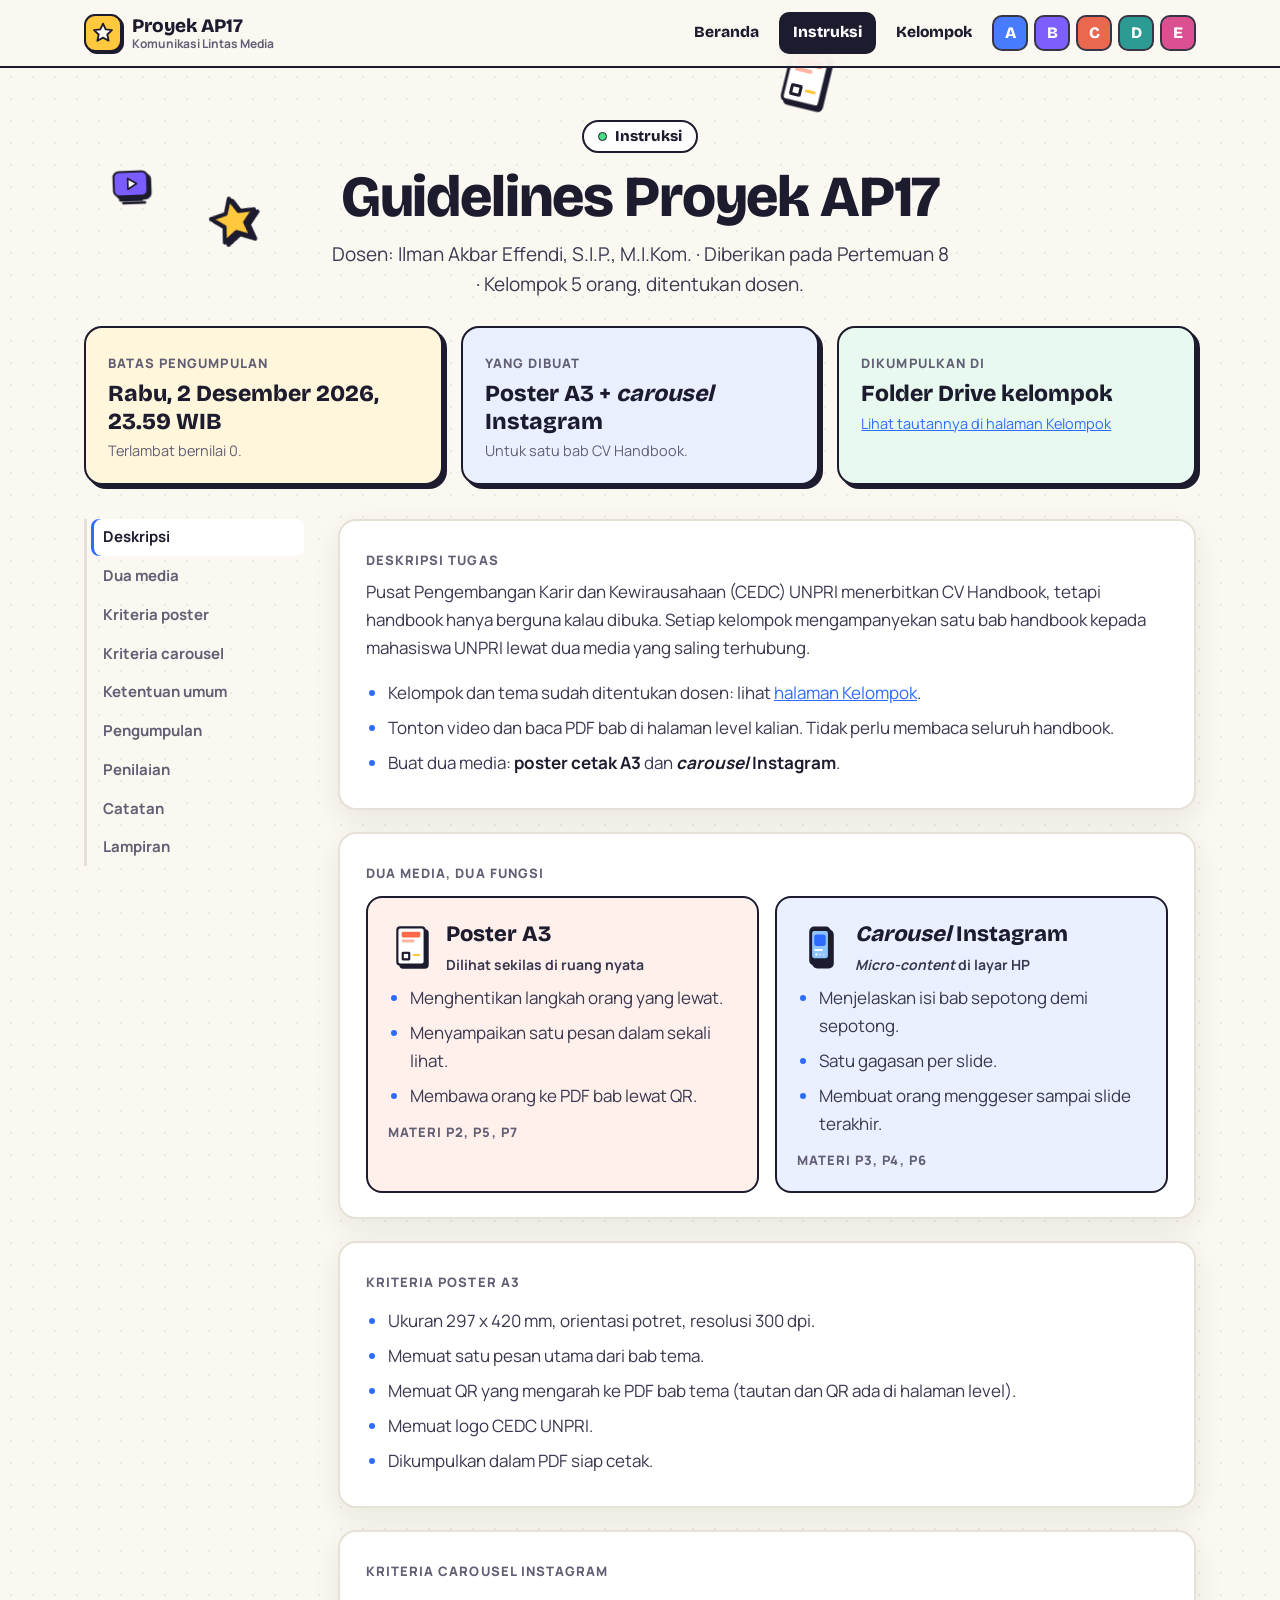
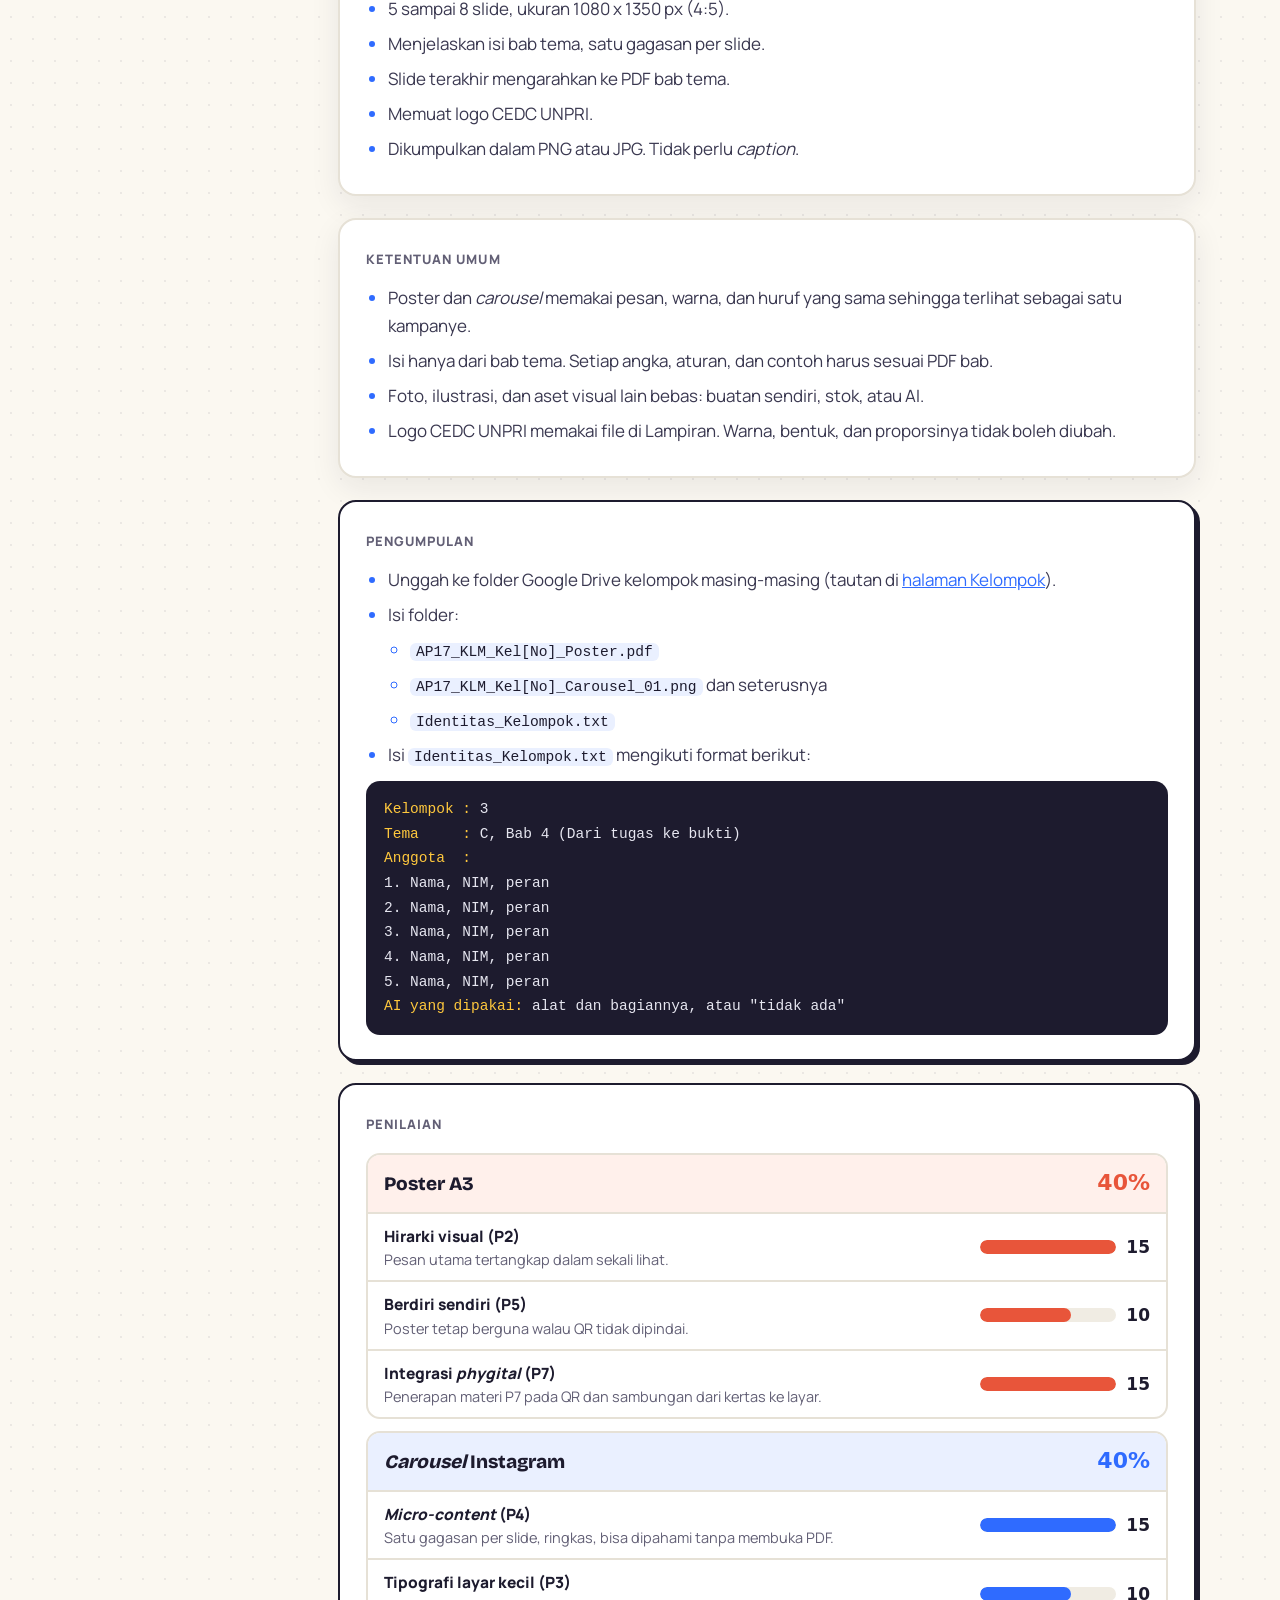
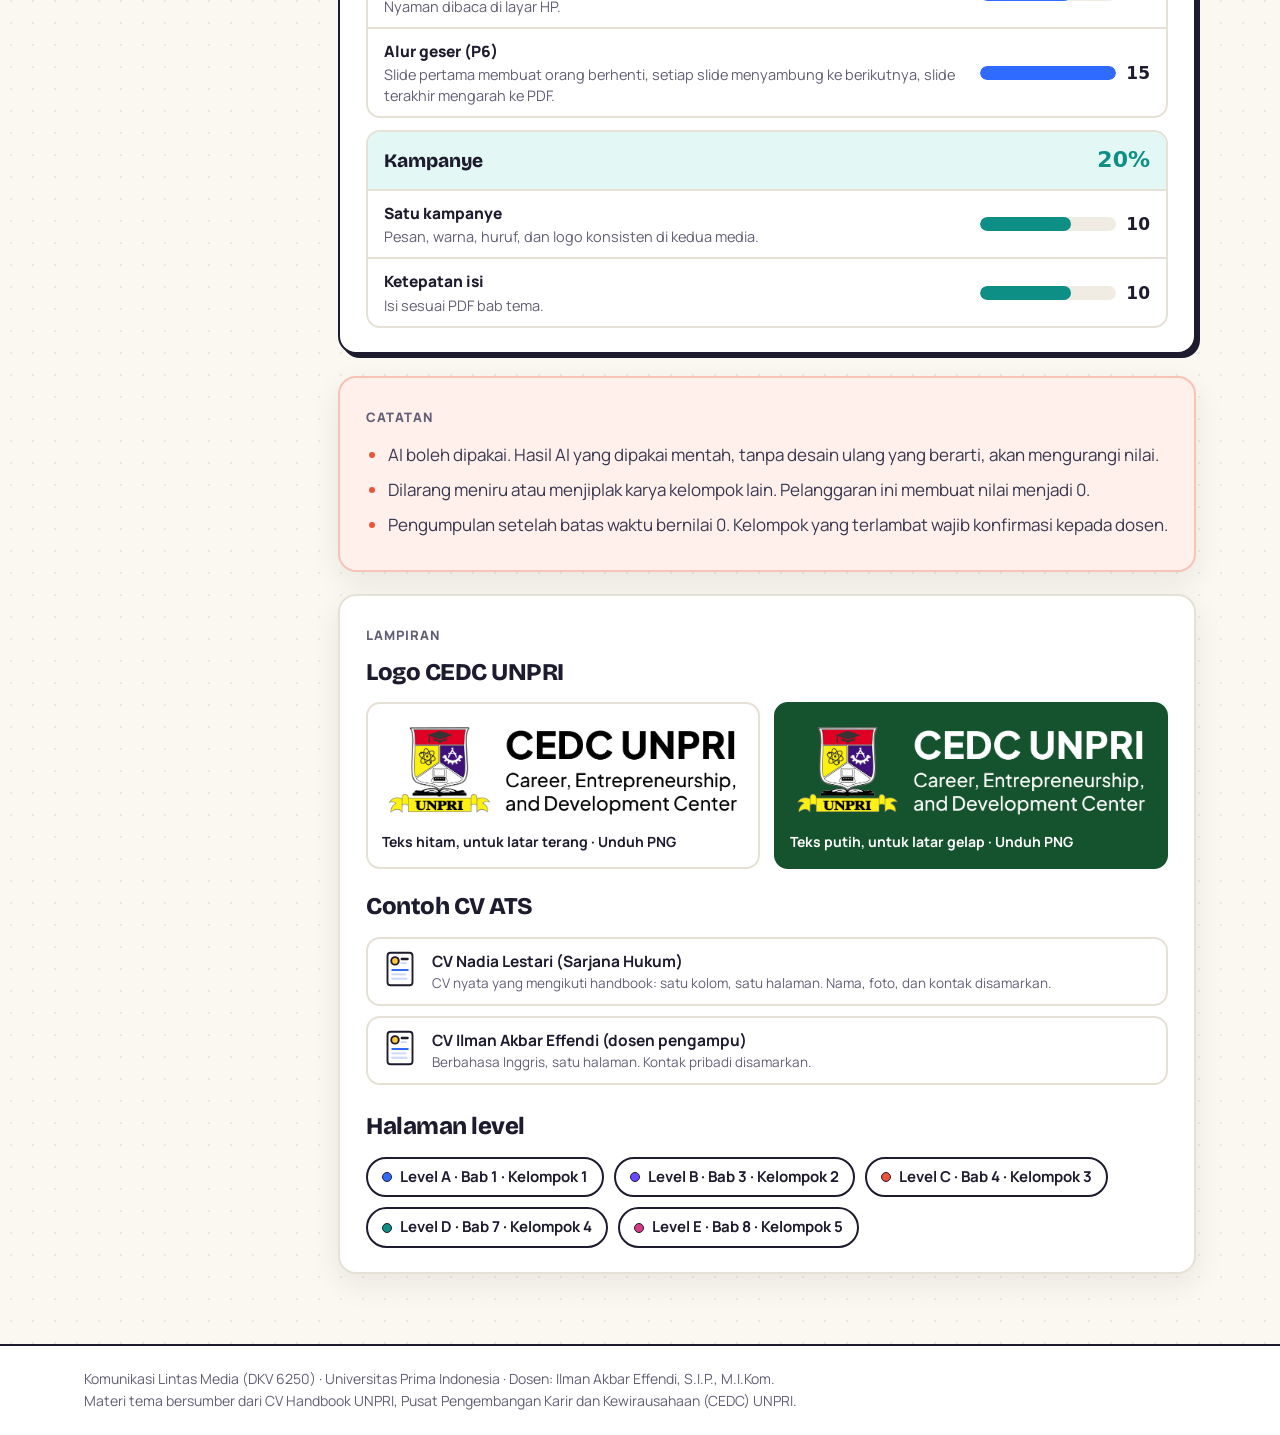
==== commit 49ce0c67: "Perbaiki judul Level D di HP dan tambah partikel yang meledak Co-Authored-By: Claude Opus 5.5 <norep" ====
--- a/instruksi/index.html
+++ b/instruksi/index.html
@@ -3,7 +3,7 @@
 <link rel="preconnect" href="https://fonts.googleapis.com"><link rel="preconnect" href="https://fonts.gstatic.com" crossorigin>
 <link href="https://fonts.googleapis.com/css2?family=Bricolage+Grotesque:opsz,wght@12..96,700;12..96,800&family=Manrope:wght@400;600;700;800&display=swap" rel="stylesheet">
 <link rel="preload" href="../assets/fonts/pixelify-sans-700.woff2" as="font" type="font/woff2" crossorigin>
-<link rel="stylesheet" href="../assets/app.css?v=4"></head><body><div id="app"><header class="hud"><div class="wrap hudin"><a class="brand" href="../"><span class="logo"><svg viewBox="0 0 24 24"><path d="M12 1.8l2.9 6.3 6.9.8-5.1 4.7 1.4 6.8L12 17l-6.1 3.4 1.4-6.8L2.2 8.9l6.9-.8z" fill="#fff" stroke="#1d1b2e" stroke-width="2" stroke-linejoin="round"/></svg></span><span class="bt"><span class="b1">Proyek AP17</span><span class="b2">Komunikasi Lintas Media</span></span></a><nav class="nav" aria-label="Navigasi"><a class="nl" href="../">Beranda</a><a class="nl on" href="../instruksi/" aria-current="page">Instruksi</a><a class="nl" href="../kelompok/">Kelompok</a><details class="lvmenu"><summary class="nl">Level ▾</summary><div class="dd"><a href="../tema-a/"><span class="k" style="background:#2f6bff">A</span>Dua pembaca CV</a><a href="../tema-b/"><span class="k" style="background:#6d4aff">B</span>CV yang terbaca utuh</a><a href="../tema-c/"><span class="k" style="background:#e8553a">C</span>Dari tugas ke bukti</a><a href="../tema-d/"><span class="k" style="background:#0e8f86">D</span>AI boleh, mengarang jangan</a><a href="../tema-e/"><span class="k" style="background:#d63a83">E</span>Cek sebelum kirim</a></div></details><span class="lvpills"><a class="lvp" style="background:#2f6bff" href="../tema-a/" title="Level A: Dua pembaca CV" aria-label="Level A: Dua pembaca CV">A</a><a class="lvp" style="background:#6d4aff" href="../tema-b/" title="Level B: CV yang terbaca utuh" aria-label="Level B: CV yang terbaca utuh">B</a><a class="lvp" style="background:#e8553a" href="../tema-c/" title="Level C: Dari tugas ke bukti" aria-label="Level C: Dari tugas ke bukti">C</a><a class="lvp" style="background:#0e8f86" href="../tema-d/" title="Level D: AI boleh, mengarang jangan" aria-label="Level D: AI boleh, mengarang jangan">D</a><a class="lvp" style="background:#d63a83" href="../tema-e/" title="Level E: Cek sebelum kirim" aria-label="Level E: Cek sebelum kirim">E</a></span></nav></div></header><main><div class="wrap"><section class="ihero"><span class="pill popIn"><i></i>Instruksi</span><h1 class="h1-s popIn">Guidelines Proyek AP17</h1>
+<link rel="stylesheet" href="../assets/app.css?v=5"></head><body><div id="app"><header class="hud"><div class="wrap hudin"><a class="brand" href="../"><span class="logo"><svg viewBox="0 0 24 24"><path d="M12 1.8l2.9 6.3 6.9.8-5.1 4.7 1.4 6.8L12 17l-6.1 3.4 1.4-6.8L2.2 8.9l6.9-.8z" fill="#fff" stroke="#1d1b2e" stroke-width="2" stroke-linejoin="round"/></svg></span><span class="bt"><span class="b1">Proyek AP17</span><span class="b2">Komunikasi Lintas Media</span></span></a><nav class="nav" aria-label="Navigasi"><a class="nl" href="../">Beranda</a><a class="nl on" href="../instruksi/" aria-current="page">Instruksi</a><a class="nl" href="../kelompok/">Kelompok</a><details class="lvmenu"><summary class="nl">Level ▾</summary><div class="dd"><a href="../tema-a/"><span class="k" style="background:#2f6bff">A</span>Dua pembaca CV</a><a href="../tema-b/"><span class="k" style="background:#6d4aff">B</span>CV yang terbaca utuh</a><a href="../tema-c/"><span class="k" style="background:#e8553a">C</span>Dari tugas ke bukti</a><a href="../tema-d/"><span class="k" style="background:#0e8f86">D</span>AI boleh, mengarang jangan</a><a href="../tema-e/"><span class="k" style="background:#d63a83">E</span>Cek sebelum kirim</a></div></details><span class="lvpills"><a class="lvp" style="background:#2f6bff" href="../tema-a/" title="Level A: Dua pembaca CV" aria-label="Level A: Dua pembaca CV">A</a><a class="lvp" style="background:#6d4aff" href="../tema-b/" title="Level B: CV yang terbaca utuh" aria-label="Level B: CV yang terbaca utuh">B</a><a class="lvp" style="background:#e8553a" href="../tema-c/" title="Level C: Dari tugas ke bukti" aria-label="Level C: Dari tugas ke bukti">C</a><a class="lvp" style="background:#0e8f86" href="../tema-d/" title="Level D: AI boleh, mengarang jangan" aria-label="Level D: AI boleh, mengarang jangan">D</a><a class="lvp" style="background:#d63a83" href="../tema-e/" title="Level E: Cek sebelum kirim" aria-label="Level E: Cek sebelum kirim">E</a></span></nav></div></header><main><div class="wrap"><section class="ihero"><span class="pill popIn"><i></i>Instruksi</span><h1 class="h1-s popIn">Guidelines Proyek AP17</h1>
 <p class="lead popIn">Dosen: Ilman Akbar Effendi, S.I.P., M.I.Kom. · Diberikan pada Pertemuan 8 · Kelompok 5 orang, ditentukan dosen.</p></section>
 <div class="facts"><div class="fact t1 rv"><span class="ctag">Batas pengumpulan</span><b>Rabu, 2 Desember 2026, 23.59 WIB</b><span class="s">Terlambat bernilai 0.</span></div>
 <div class="fact t2 rv" data-d="1"><span class="ctag">Yang dibuat</span><b>Poster A3 + <em>carousel</em> Instagram</b><span class="s">Untuk satu bab CV Handbook.</span></div>
@@ -45,4 +45,4 @@
 <h3 style="margin-top:22px">Halaman level</h3><div class="chips" style="justify-content:flex-start"><a class="chip" href="../tema-a/"><i style="background:#2f6bff"></i>Level A · Bab 1 · Kelompok 1</a><a class="chip" href="../tema-b/"><i style="background:#6d4aff"></i>Level B · Bab 3 · Kelompok 2</a><a class="chip" href="../tema-c/"><i style="background:#e8553a"></i>Level C · Bab 4 · Kelompok 3</a><a class="chip" href="../tema-d/"><i style="background:#0e8f86"></i>Level D · Bab 7 · Kelompok 4</a><a class="chip" href="../tema-e/"><i style="background:#d63a83"></i>Level E · Bab 8 · Kelompok 5</a></div></section>
 </div></div></div></main>
 <footer class="foot" style="border-top:2px solid var(--ink);background:#fff;font-size:14px;color:var(--muted);padding:22px 0;line-height:1.6"><div class="wrap">Komunikasi Lintas Media (DKV 6250) · Universitas Prima Indonesia · Dosen: Ilman Akbar Effendi, S.I.P., M.I.Kom.<br>Materi tema bersumber dari CV Handbook UNPRI, Pusat Pengembangan Karir dan Kewirausahaan (CEDC) UNPRI.</div></footer></div>
-<script src="../assets/app.js?v=4"></script></body></html>+<script src="../assets/app.js?v=5"></script></body></html>
--- a/assets/app.css
+++ b/assets/app.css
@@ -296,3 +296,34 @@
 .nl,.lvmenu summary{white-space:nowrap}
 @media (max-width:980px){.deco{display:none}}
 @media (max-width:640px){.nl{font-size:14px}}
+/* sorotan judul yang bisa patah baris */
+.hl{white-space:normal;padding:0 .06em;-webkit-box-decoration-break:clone;box-decoration-break:clone;background-repeat:no-repeat}
+.hl:before{content:none}
+.hl.b{background-image:linear-gradient(transparent 60%,#b9cdff 60%,#b9cdff 92%,transparent 92%)}
+.hl.c{background-image:linear-gradient(transparent 60%,#ffc9b8 60%,#ffc9b8 92%,transparent 92%)}
+.hl.g{background-image:linear-gradient(transparent 60%,#bdf3cf 60%,#bdf3cf 92%,transparent 92%)}
+.hl.v{background-image:linear-gradient(transparent 60%,#d6ccff 60%,#d6ccff 92%,transparent 92%)}
+.hl.y{background-image:linear-gradient(transparent 60%,#ffd0e6 60%,#ffd0e6 92%,transparent 92%)}
+@media (max-width:380px){.nl{font-size:13px;padding:4px 5px}.brand .logo{width:34px;height:34px}.hudin{gap:6px}}
+/* partikel: muncul tiba-tiba lalu meledak */
+.fxl{position:absolute;inset:0;pointer-events:none;z-index:0;overflow:visible}
+.hero>*:not(.fxl),.lhead>*:not(.fxl),.ihero>*:not(.fxl){position:relative;z-index:1}
+.lhead,.ihero{position:relative}
+.pt{position:absolute;width:var(--s);height:var(--s);margin:calc(var(--s)/-2) 0 0 calc(var(--s)/-2);animation:ptIn .45s cubic-bezier(.34,1.8,.64,1) both}
+.pt img,.pt svg{width:100%;height:100%;display:block;filter:drop-shadow(3px 3px 0 #1d1b2e)}
+.pt .fl{animation:ptBob 2.4s ease-in-out infinite}
+.pt.boom{animation:ptBoom .22s ease-in forwards}
+@keyframes ptIn{0%{transform:scale(0) rotate(-60deg)}60%{transform:scale(1.25) rotate(var(--r))}100%{transform:scale(1) rotate(var(--r))}}
+@keyframes ptBob{0%,100%{translate:0 0}50%{translate:0 -8px}}
+@keyframes ptBoom{0%{transform:scale(1) rotate(var(--r))}60%{transform:scale(1.35) rotate(var(--r));filter:brightness(1.6)}100%{transform:scale(.2) rotate(var(--r));opacity:0}}
+.flash{position:absolute;width:var(--s);height:var(--s);margin:calc(var(--s)/-2) 0 0 calc(var(--s)/-2)}
+.flash svg{width:100%;height:100%;overflow:visible}
+.flash .b1{animation:bst .5s cubic-bezier(.2,.9,.3,1) forwards;transform-origin:50% 50%}
+.flash .b2{animation:bst .42s .04s cubic-bezier(.2,.9,.3,1) forwards;transform-origin:50% 50%}
+@keyframes bst{0%{transform:scale(.1) rotate(0);opacity:1}35%{transform:scale(1.1) rotate(8deg);opacity:1}100%{transform:scale(1.5) rotate(14deg);opacity:0}}
+.plus{position:absolute;width:var(--s);height:var(--s);margin:calc(var(--s)/-2) 0 0 calc(var(--s)/-2);animation:plusFly .7s cubic-bezier(.15,.8,.3,1) forwards}
+.plus svg{width:100%;height:100%;overflow:visible}
+@keyframes plusFly{0%{transform:translate(0,0) scale(.2) rotate(0);opacity:1}25%{transform:translate(calc(var(--dx)*.45),calc(var(--dy)*.45)) scale(1.2) rotate(45deg);opacity:1}100%{transform:translate(var(--dx),var(--dy)) scale(.3) rotate(180deg);opacity:0}}
+.spd{position:absolute;height:4px;border-radius:2px;background:#1d1b2e;transform-origin:0 50%;animation:spd .35s ease-out forwards}
+@keyframes spd{0%{transform:rotate(var(--a)) translateX(10px) scaleX(.2);opacity:1}100%{transform:rotate(var(--a)) translateX(var(--d)) scaleX(1);opacity:0}}
+@media (prefers-reduced-motion:reduce){.fxl{display:none}}
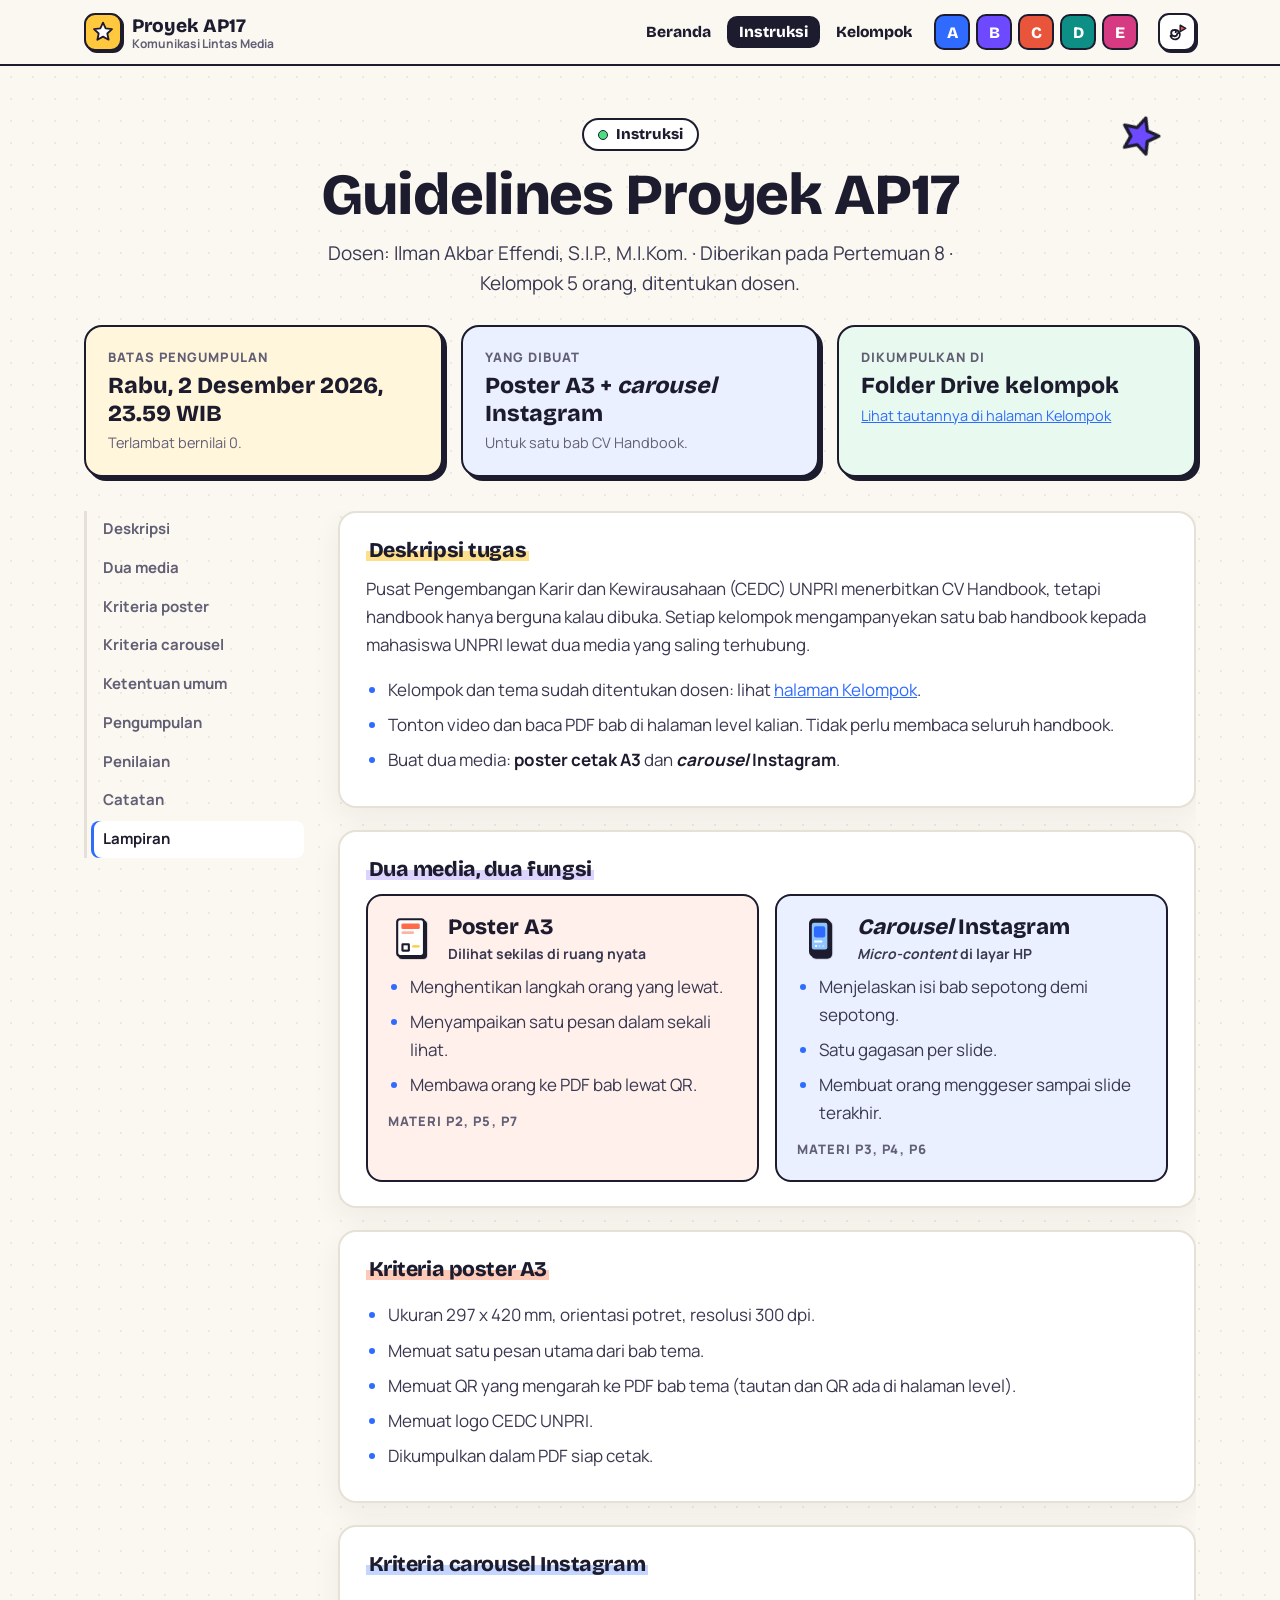
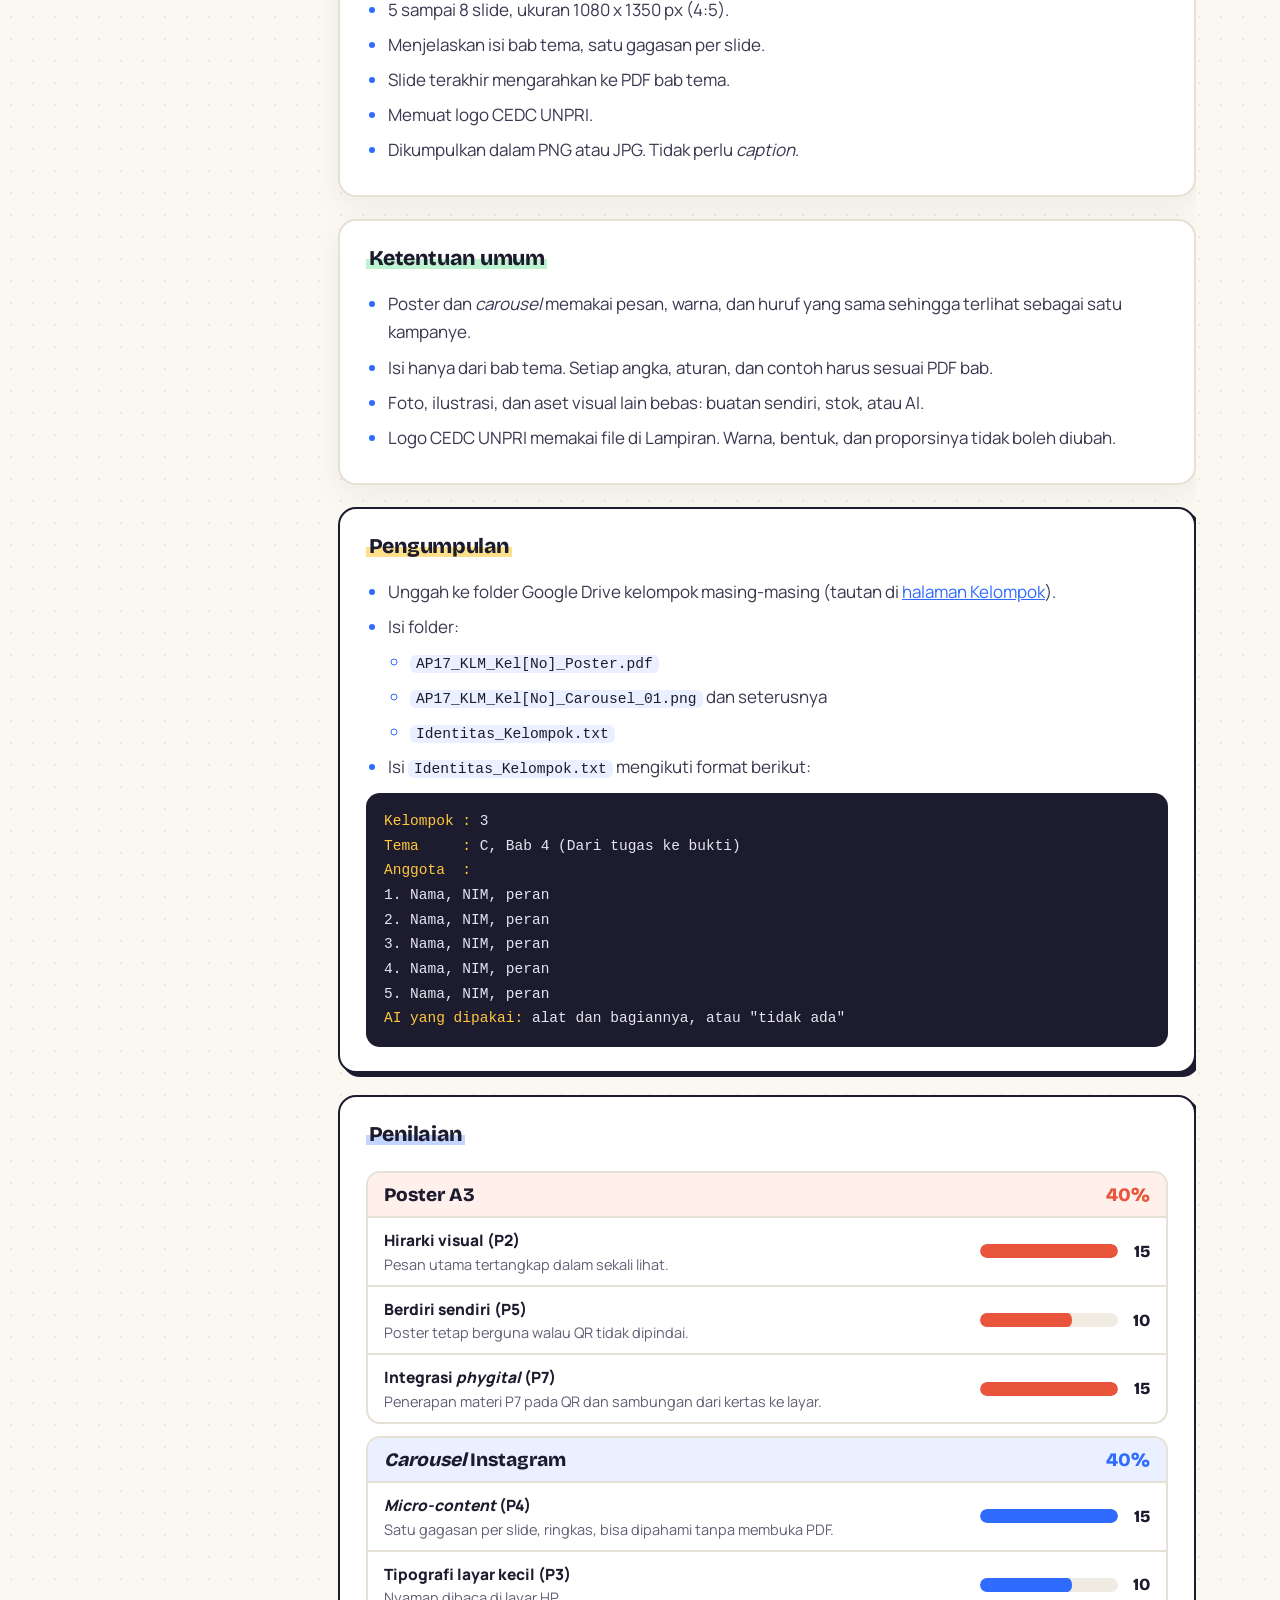
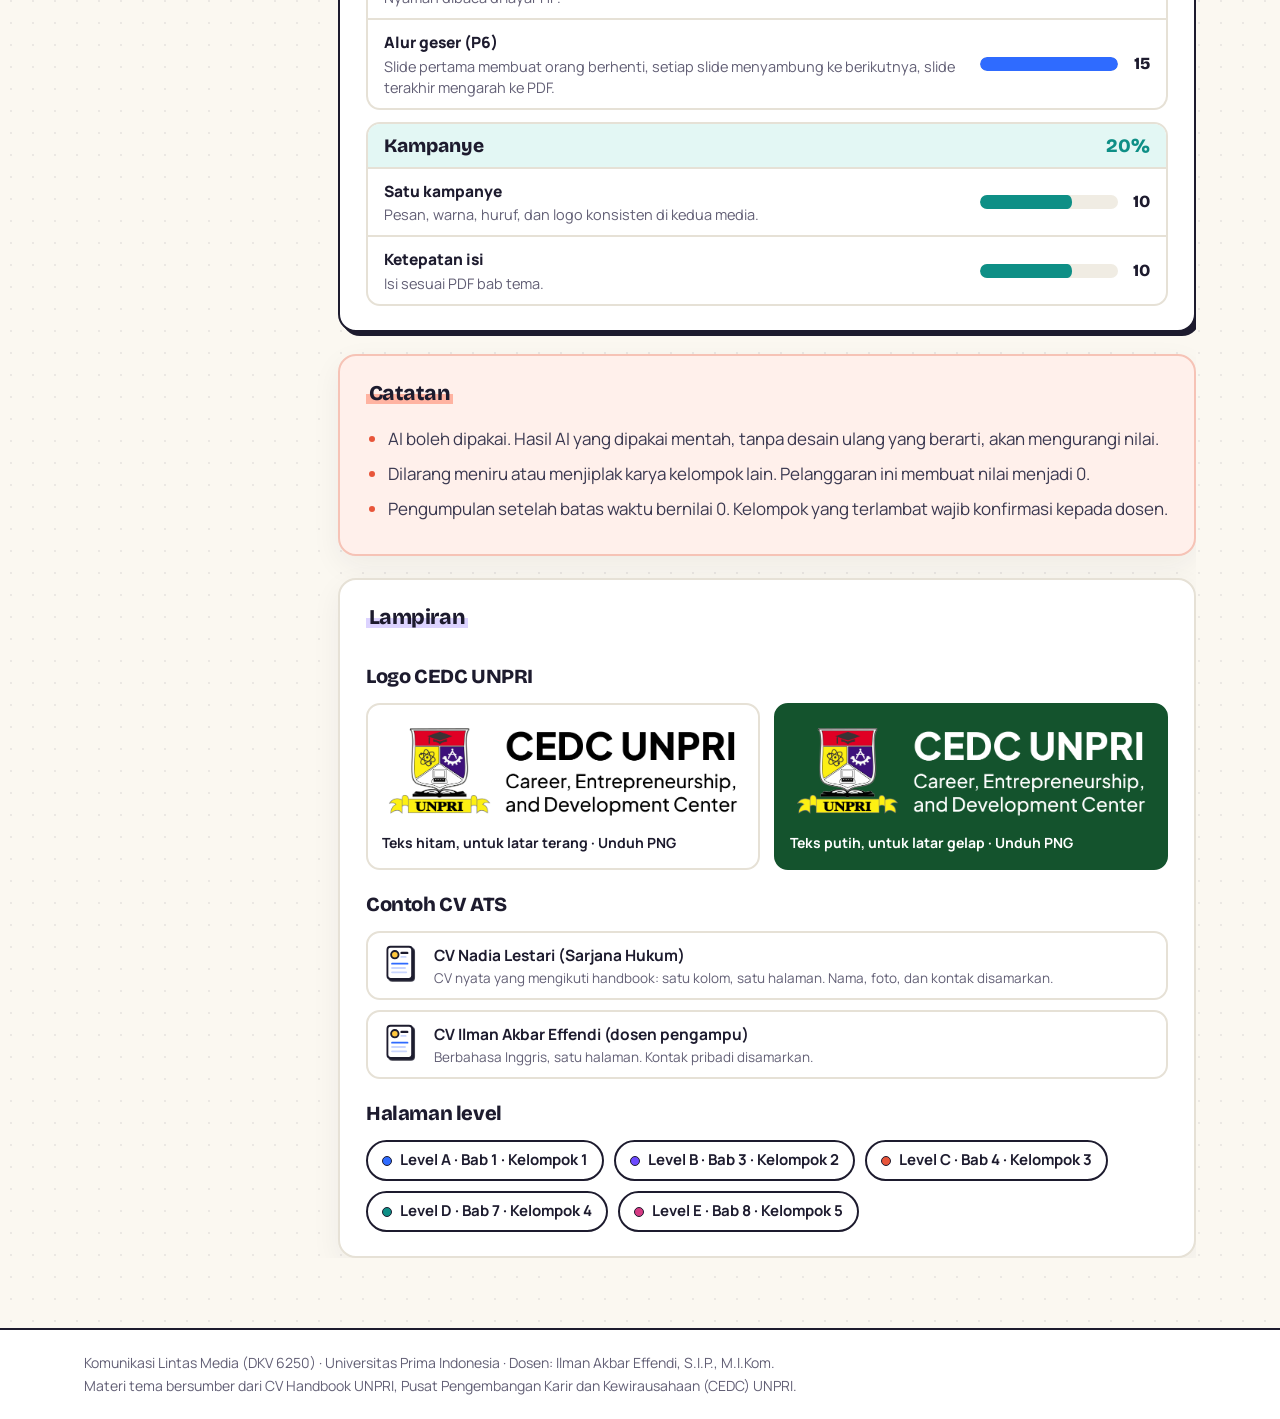
==== commit 5bca73f2: "v5: intro pusaran kertas dan bintang berbasis compositor, partikel debu emas, hitung mundur di beran" ====
--- a/instruksi/index.html
+++ b/instruksi/index.html
@@ -1,48 +1,45 @@
-<!doctype html><html lang="id"><head><meta charset="utf-8"><meta name="viewport" content="width=device-width,initial-scale=1">
-<title>Instruksi · Proyek AP17 KLM</title><meta name="description" content="Proyek AP17 Komunikasi Lintas Media UNPRI: poster A3 dan carousel Instagram untuk CV Handbook UNPRI.">
-<link rel="preconnect" href="https://fonts.googleapis.com"><link rel="preconnect" href="https://fonts.gstatic.com" crossorigin>
-<link href="https://fonts.googleapis.com/css2?family=Bricolage+Grotesque:opsz,wght@12..96,700;12..96,800&family=Manrope:wght@400;600;700;800&display=swap" rel="stylesheet">
-<link rel="preload" href="../assets/fonts/pixelify-sans-700.woff2" as="font" type="font/woff2" crossorigin>
-<link rel="stylesheet" href="../assets/app.css?v=5"></head><body><div id="app"><header class="hud"><div class="wrap hudin"><a class="brand" href="../"><span class="logo"><svg viewBox="0 0 24 24"><path d="M12 1.8l2.9 6.3 6.9.8-5.1 4.7 1.4 6.8L12 17l-6.1 3.4 1.4-6.8L2.2 8.9l6.9-.8z" fill="#fff" stroke="#1d1b2e" stroke-width="2" stroke-linejoin="round"/></svg></span><span class="bt"><span class="b1">Proyek AP17</span><span class="b2">Komunikasi Lintas Media</span></span></a><nav class="nav" aria-label="Navigasi"><a class="nl" href="../">Beranda</a><a class="nl on" href="../instruksi/" aria-current="page">Instruksi</a><a class="nl" href="../kelompok/">Kelompok</a><details class="lvmenu"><summary class="nl">Level ▾</summary><div class="dd"><a href="../tema-a/"><span class="k" style="background:#2f6bff">A</span>Dua pembaca CV</a><a href="../tema-b/"><span class="k" style="background:#6d4aff">B</span>CV yang terbaca utuh</a><a href="../tema-c/"><span class="k" style="background:#e8553a">C</span>Dari tugas ke bukti</a><a href="../tema-d/"><span class="k" style="background:#0e8f86">D</span>AI boleh, mengarang jangan</a><a href="../tema-e/"><span class="k" style="background:#d63a83">E</span>Cek sebelum kirim</a></div></details><span class="lvpills"><a class="lvp" style="background:#2f6bff" href="../tema-a/" title="Level A: Dua pembaca CV" aria-label="Level A: Dua pembaca CV">A</a><a class="lvp" style="background:#6d4aff" href="../tema-b/" title="Level B: CV yang terbaca utuh" aria-label="Level B: CV yang terbaca utuh">B</a><a class="lvp" style="background:#e8553a" href="../tema-c/" title="Level C: Dari tugas ke bukti" aria-label="Level C: Dari tugas ke bukti">C</a><a class="lvp" style="background:#0e8f86" href="../tema-d/" title="Level D: AI boleh, mengarang jangan" aria-label="Level D: AI boleh, mengarang jangan">D</a><a class="lvp" style="background:#d63a83" href="../tema-e/" title="Level E: Cek sebelum kirim" aria-label="Level E: Cek sebelum kirim">E</a></span></nav></div></header><main><div class="wrap"><section class="ihero"><span class="pill popIn"><i></i>Instruksi</span><h1 class="h1-s popIn">Guidelines Proyek AP17</h1>
-<p class="lead popIn">Dosen: Ilman Akbar Effendi, S.I.P., M.I.Kom. · Diberikan pada Pertemuan 8 · Kelompok 5 orang, ditentukan dosen.</p></section>
-<div class="facts"><div class="fact t1 rv"><span class="ctag">Batas pengumpulan</span><b>Rabu, 2 Desember 2026, 23.59 WIB</b><span class="s">Terlambat bernilai 0.</span></div>
-<div class="fact t2 rv" data-d="1"><span class="ctag">Yang dibuat</span><b>Poster A3 + <em>carousel</em> Instagram</b><span class="s">Untuk satu bab CV Handbook.</span></div>
-<div class="fact t3 rv" data-d="2"><span class="ctag">Dikumpulkan di</span><b>Folder Drive kelompok</b><span class="s"><a href="../kelompok/">Lihat tautannya di halaman Kelompok</a></span></div></div>
+<!doctype html><html lang="id"><head><meta charset="utf-8"><meta name="viewport" content="width=device-width,initial-scale=1"><meta name="theme-color" content="#fbf8f1">
+<title>Instruksi · Proyek AP17 KLM</title><meta name="description" content="Proyek AP17 Komunikasi Lintas Media UNPRI: poster A3 dan carousel Instagram untuk CV Handbook UNPRI."><link rel="preload" href="../assets/fonts/bricolage-grotesque-latin-800-normal.woff2" as="font" type="font/woff2" crossorigin><link rel="preload" href="../assets/fonts/manrope-latin-400-normal.woff2" as="font" type="font/woff2" crossorigin>
+<link rel="stylesheet" href="../assets/app.css?v=5"></head><body><div id="app"><header class="hud"><div class="wrap hudin"><a class="brand" href="../"><span class="logo"><svg viewBox="0 0 24 24" aria-hidden="true"><path d="M12 1.8l2.9 6.3 6.9.8-5.1 4.7 1.4 6.8L12 17l-6.1 3.4 1.4-6.8L2.2 8.9l6.9-.8z" fill="#fff" stroke="#1d1b2e" stroke-width="2" stroke-linejoin="round"/></svg></span><span class="bt"><span class="b1">Proyek AP17</span><span class="b2">Komunikasi Lintas Media</span></span></a><nav class="nav" aria-label="Navigasi"><a class="nl" href="../">Beranda</a><a class="nl on" href="../instruksi/" aria-current="page">Instruksi</a><a class="nl" href="../kelompok/">Kelompok</a><details class="lvm"><summary class="nl">Level ▾</summary><div class="dd"><a href="../tema-a/"><span class="k" style="background:#2f6bff">A</span>Dua pembaca CV</a><a href="../tema-b/"><span class="k" style="background:#6d4aff">B</span>CV yang terbaca utuh</a><a href="../tema-c/"><span class="k" style="background:#e8553a">C</span>Dari tugas ke bukti</a><a href="../tema-d/"><span class="k" style="background:#0e8f86">D</span>AI boleh, mengarang jangan</a><a href="../tema-e/"><span class="k" style="background:#d63a83">E</span>Cek sebelum kirim</a></div></details><span class="lvps"><a class="lvp" style="background:#2f6bff" href="../tema-a/" title="Level A: Dua pembaca CV" aria-label="Level A: Dua pembaca CV">A</a><a class="lvp" style="background:#6d4aff" href="../tema-b/" title="Level B: CV yang terbaca utuh" aria-label="Level B: CV yang terbaca utuh">B</a><a class="lvp" style="background:#e8553a" href="../tema-c/" title="Level C: Dari tugas ke bukti" aria-label="Level C: Dari tugas ke bukti">C</a><a class="lvp" style="background:#0e8f86" href="../tema-d/" title="Level D: AI boleh, mengarang jangan" aria-label="Level D: AI boleh, mengarang jangan">D</a><a class="lvp" style="background:#d63a83" href="../tema-e/" title="Level E: Cek sebelum kirim" aria-label="Level E: Cek sebelum kirim">E</a></span></nav><a class="replay" href="../?intro=1" title="Putar intro lagi" aria-label="Putar intro lagi"><svg viewBox="0 0 24 24" aria-hidden="true"><path d="M10.5 12.2a1.6 1.6 0 1 1 1.9 1.5 3.4 3.4 0 1 1-3.6-3.9 5.2 5.2 0 1 1-3.9 6.4" fill="none" stroke="#1d1b2e" stroke-width="2" stroke-linecap="round"/><path d="M15.5 4.5l6 3.5-6 3.5z" fill="#e8553a" stroke="#1d1b2e" stroke-width="1.6" stroke-linejoin="round"/></svg></a></div></header><main><div class="wrap"><section class="ihero"><span class="pill up"><i></i>Instruksi</span><h1 class="h1s up">Guidelines Proyek AP17</h1>
+<p class="lead up">Dosen: Ilman Akbar Effendi, S.I.P., M.I.Kom. · Diberikan pada Pertemuan 8 · Kelompok 5 orang, ditentukan dosen.</p></section>
+<div class="facts"><div class="fact rv" style="--t:#fff6dc"><span class="kicker">Batas pengumpulan</span><b>Rabu, 2 Desember 2026, 23.59 WIB</b><span class="s">Terlambat bernilai 0.</span></div>
+<div class="fact rv" data-d="1" style="--t:#eaf0ff"><span class="kicker">Yang dibuat</span><b>Poster A3 + <em>carousel</em> Instagram</b><span class="s">Untuk satu bab CV Handbook.</span></div>
+<div class="fact rv" data-d="2" style="--t:#e8faef"><span class="kicker">Dikumpulkan di</span><b>Folder Drive kelompok</b><span class="s"><a href="../kelompok/">Lihat tautannya di halaman Kelompok</a></span></div></div>
 <div class="brief"><nav class="toc" aria-label="Daftar isi"><a href="#deskripsi">Deskripsi</a><a href="#media">Dua media</a><a href="#poster">Kriteria poster</a><a href="#carousel">Kriteria carousel</a><a href="#umum">Ketentuan umum</a><a href="#kumpul">Pengumpulan</a><a href="#nilai">Penilaian</a><a href="#catatan">Catatan</a><a href="#lampiran">Lampiran</a></nav><div class="stack">
-<section class="card rv" id="deskripsi"><span class="ctag">Deskripsi tugas</span>
+<section class="card rv" id="deskripsi"><h2 class="ctag" style="--h:var(--t-sun)">Deskripsi tugas</h2>
 <p style="margin-top:0">Pusat Pengembangan Karir dan Kewirausahaan (CEDC) UNPRI menerbitkan CV Handbook, tetapi handbook hanya berguna kalau dibuka. Setiap kelompok mengampanyekan satu bab handbook kepada mahasiswa UNPRI lewat dua media yang saling terhubung.</p>
 <ul><li>Kelompok dan tema sudah ditentukan dosen: lihat <a href="../kelompok/">halaman Kelompok</a>.</li><li>Tonton video dan baca PDF bab di halaman level kalian. Tidak perlu membaca seluruh handbook.</li><li>Buat dua media: <b>poster cetak A3</b> dan <b><em>carousel</em> Instagram</b>.</li></ul></section>
-<section class="card rv" id="media"><span class="ctag">Dua media, dua fungsi</span><div class="duo" style="margin-top:6px">
-<div><div class="fh"><img class="ico" src="../assets/ic/poster.svg" alt=""><div><b>Poster A3</b><span>Dilihat sekilas di ruang nyata</span></div></div><ul><li>Menghentikan langkah orang yang lewat.</li><li>Menyampaikan satu pesan dalam sekali lihat.</li><li>Membawa orang ke PDF bab lewat QR.</li></ul><span class="fr">Materi P2, P5, P7</span></div>
-<div><div class="fh"><img class="ico" src="../assets/ic/phone.svg" alt=""><div><b><em>Carousel</em> Instagram</b><span><em>Micro-content</em> di layar HP</span></div></div><ul><li>Menjelaskan isi bab sepotong demi sepotong.</li><li>Satu gagasan per slide.</li><li>Membuat orang menggeser sampai slide terakhir.</li></ul><span class="fr">Materi P3, P4, P6</span></div></div></section>
-<section class="card rv" id="poster"><span class="ctag">Kriteria poster A3</span><ul>
+<section class="card rv" id="media"><h2 class="ctag" style="--h:var(--t-violet)">Dua media, dua fungsi</h2><div class="duo">
+<div style="--t:#fff0eb"><div class="fh"><img src="../assets/ic/poster.svg" alt="" width="68" height="68"><div><b>Poster A3</b><span>Dilihat sekilas di ruang nyata</span></div></div><ul><li>Menghentikan langkah orang yang lewat.</li><li>Menyampaikan satu pesan dalam sekali lihat.</li><li>Membawa orang ke PDF bab lewat QR.</li></ul><span class="kicker">Materi P2, P5, P7</span></div>
+<div style="--t:#eaf0ff"><div class="fh"><img src="../assets/ic/phone.svg" alt="" width="68" height="68"><div><b><em>Carousel</em> Instagram</b><span><em>Micro-content</em> di layar HP</span></div></div><ul><li>Menjelaskan isi bab sepotong demi sepotong.</li><li>Satu gagasan per slide.</li><li>Membuat orang menggeser sampai slide terakhir.</li></ul><span class="kicker">Materi P3, P4, P6</span></div></div></section>
+<section class="card rv" id="poster"><h2 class="ctag" style="--h:var(--t-coral)">Kriteria poster A3</h2><ul>
 <li>Ukuran 297 x 420 mm, orientasi potret, resolusi 300 dpi.</li><li>Memuat satu pesan utama dari bab tema.</li><li>Memuat QR yang mengarah ke PDF bab tema (tautan dan QR ada di halaman level).</li><li>Memuat logo CEDC UNPRI.</li><li>Dikumpulkan dalam PDF siap cetak.</li></ul></section>
-<section class="card rv" id="carousel"><span class="ctag">Kriteria <em>carousel</em> Instagram</span><ul>
+<section class="card rv" id="carousel"><h2 class="ctag" style="--h:var(--t-blue)">Kriteria carousel Instagram</h2><ul>
 <li>5 sampai 8 slide, ukuran 1080 x 1350 px (4:5).</li><li>Menjelaskan isi bab tema, satu gagasan per slide.</li><li>Slide terakhir mengarahkan ke PDF bab tema.</li><li>Memuat logo CEDC UNPRI.</li><li>Dikumpulkan dalam PNG atau JPG. Tidak perlu <em>caption</em>.</li></ul></section>
-<section class="card rv" id="umum"><span class="ctag">Ketentuan umum</span><ul>
+<section class="card rv" id="umum"><h2 class="ctag" style="--h:var(--t-mint)">Ketentuan umum</h2><ul>
 <li>Poster dan <em>carousel</em> memakai pesan, warna, dan huruf yang sama sehingga terlihat sebagai satu kampanye.</li><li>Isi hanya dari bab tema. Setiap angka, aturan, dan contoh harus sesuai PDF bab.</li><li>Foto, ilustrasi, dan aset visual lain bebas: buatan sendiri, stok, atau AI.</li><li>Logo CEDC UNPRI memakai file di Lampiran. Warna, bentuk, dan proporsinya tidak boleh diubah.</li></ul></section>
-<section class="card key rv" id="kumpul"><span class="ctag">Pengumpulan</span><ul>
+<section class="card key rv" id="kumpul"><h2 class="ctag" style="--h:var(--t-sun)">Pengumpulan</h2><ul>
 <li>Unggah ke folder Google Drive kelompok masing-masing (tautan di <a href="../kelompok/">halaman Kelompok</a>).</li>
 <li>Isi folder:<ul><li><code>AP17_KLM_Kel[No]_Poster.pdf</code></li><li><code>AP17_KLM_Kel[No]_Carousel_01.png</code> dan seterusnya</li><li><code>Identitas_Kelompok.txt</code></li></ul></li>
 <li>Isi <code>Identitas_Kelompok.txt</code> mengikuti format berikut:</li></ul>
-<pre class="term"><span class="c">Kelompok :</span> 3
-<span class="c">Tema     :</span> C, Bab 4 (Dari tugas ke bukti)
-<span class="c">Anggota  :</span>
+<pre class="term"><i>Kelompok :</i> 3
+<i>Tema     :</i> C, Bab 4 (Dari tugas ke bukti)
+<i>Anggota  :</i>
 1. Nama, NIM, peran
 2. Nama, NIM, peran
 3. Nama, NIM, peran
 4. Nama, NIM, peran
 5. Nama, NIM, peran
-<span class="c">AI yang dipakai:</span> alat dan bagiannya, atau "tidak ada"</pre></section>
-<section class="card key rv" id="nilai"><span class="ctag">Penilaian</span><div class="sg"><div class="sgh" style="background:#fff0eb"><span>Poster A3</span><b style="color:#e8553a">40%</b></div><div class="sr"><div><div class="nm">Hirarki visual (P2)</div><div class="ds">Pesan utama tertangkap dalam sekali lihat.</div></div><div class="mv"><div class="meter"><i data-w="100" style="background:#e8553a"></i></div><b>15</b></div></div><div class="sr"><div><div class="nm">Berdiri sendiri (P5)</div><div class="ds">Poster tetap berguna walau QR tidak dipindai.</div></div><div class="mv"><div class="meter"><i data-w="67" style="background:#e8553a"></i></div><b>10</b></div></div><div class="sr"><div><div class="nm">Integrasi <em>phygital</em> (P7)</div><div class="ds">Penerapan materi P7 pada QR dan sambungan dari kertas ke layar.</div></div><div class="mv"><div class="meter"><i data-w="100" style="background:#e8553a"></i></div><b>15</b></div></div></div><div class="sg"><div class="sgh" style="background:#eaf0ff"><span><em>Carousel</em> Instagram</span><b style="color:#2f6bff">40%</b></div><div class="sr"><div><div class="nm"><em>Micro-content</em> (P4)</div><div class="ds">Satu gagasan per slide, ringkas, bisa dipahami tanpa membuka PDF.</div></div><div class="mv"><div class="meter"><i data-w="100" style="background:#2f6bff"></i></div><b>15</b></div></div><div class="sr"><div><div class="nm">Tipografi layar kecil (P3)</div><div class="ds">Nyaman dibaca di layar HP.</div></div><div class="mv"><div class="meter"><i data-w="67" style="background:#2f6bff"></i></div><b>10</b></div></div><div class="sr"><div><div class="nm">Alur geser (P6)</div><div class="ds">Slide pertama membuat orang berhenti, setiap slide menyambung ke berikutnya, slide terakhir mengarah ke PDF.</div></div><div class="mv"><div class="meter"><i data-w="100" style="background:#2f6bff"></i></div><b>15</b></div></div></div><div class="sg"><div class="sgh" style="background:#e3f7f4"><span>Kampanye</span><b style="color:#0e8f86">20%</b></div><div class="sr"><div><div class="nm">Satu kampanye</div><div class="ds">Pesan, warna, huruf, dan logo konsisten di kedua media.</div></div><div class="mv"><div class="meter"><i data-w="67" style="background:#0e8f86"></i></div><b>10</b></div></div><div class="sr"><div><div class="nm">Ketepatan isi</div><div class="ds">Isi sesuai PDF bab tema.</div></div><div class="mv"><div class="meter"><i data-w="67" style="background:#0e8f86"></i></div><b>10</b></div></div></div></section>
-<section class="card warn rv" id="catatan"><span class="ctag">Catatan</span><ul>
+<i>AI yang dipakai:</i> alat dan bagiannya, atau "tidak ada"</pre></section>
+<section class="card key rv" id="nilai"><h2 class="ctag" style="--h:var(--t-blue)">Penilaian</h2><div class="sg" style="--c:#e8553a;--t:#fff0eb"><div class="sgh"><span>Poster A3</span><b>40%</b></div><div class="sr"><div><div class="nm">Hirarki visual (P2)</div><div class="ds">Pesan utama tertangkap dalam sekali lihat.</div></div><div class="mv"><div class="meter"><i style="--w:1.000"></i></div><b>15</b></div></div><div class="sr"><div><div class="nm">Berdiri sendiri (P5)</div><div class="ds">Poster tetap berguna walau QR tidak dipindai.</div></div><div class="mv"><div class="meter"><i style="--w:0.667"></i></div><b>10</b></div></div><div class="sr"><div><div class="nm">Integrasi <em>phygital</em> (P7)</div><div class="ds">Penerapan materi P7 pada QR dan sambungan dari kertas ke layar.</div></div><div class="mv"><div class="meter"><i style="--w:1.000"></i></div><b>15</b></div></div></div><div class="sg" style="--c:#2f6bff;--t:#eaf0ff"><div class="sgh"><span><em>Carousel</em> Instagram</span><b>40%</b></div><div class="sr"><div><div class="nm"><em>Micro-content</em> (P4)</div><div class="ds">Satu gagasan per slide, ringkas, bisa dipahami tanpa membuka PDF.</div></div><div class="mv"><div class="meter"><i style="--w:1.000"></i></div><b>15</b></div></div><div class="sr"><div><div class="nm">Tipografi layar kecil (P3)</div><div class="ds">Nyaman dibaca di layar HP.</div></div><div class="mv"><div class="meter"><i style="--w:0.667"></i></div><b>10</b></div></div><div class="sr"><div><div class="nm">Alur geser (P6)</div><div class="ds">Slide pertama membuat orang berhenti, setiap slide menyambung ke berikutnya, slide terakhir mengarah ke PDF.</div></div><div class="mv"><div class="meter"><i style="--w:1.000"></i></div><b>15</b></div></div></div><div class="sg" style="--c:#0e8f86;--t:#e3f7f4"><div class="sgh"><span>Kampanye</span><b>20%</b></div><div class="sr"><div><div class="nm">Satu kampanye</div><div class="ds">Pesan, warna, huruf, dan logo konsisten di kedua media.</div></div><div class="mv"><div class="meter"><i style="--w:0.667"></i></div><b>10</b></div></div><div class="sr"><div><div class="nm">Ketepatan isi</div><div class="ds">Isi sesuai PDF bab tema.</div></div><div class="mv"><div class="meter"><i style="--w:0.667"></i></div><b>10</b></div></div></div></section>
+<section class="card warn rv" id="catatan"><h2 class="ctag" style="--h:#ffb3a1">Catatan</h2><ul>
 <li>AI boleh dipakai. Hasil AI yang dipakai mentah, tanpa desain ulang yang berarti, akan mengurangi nilai.</li><li>Dilarang meniru atau menjiplak karya kelompok lain. Pelanggaran ini membuat nilai menjadi 0.</li><li>Pengumpulan setelah batas waktu bernilai 0. Kelompok yang terlambat wajib konfirmasi kepada dosen.</li></ul></section>
-<section class="card rv" id="lampiran"><span class="ctag">Lampiran</span>
-<h3>Logo CEDC UNPRI</h3><div class="logos"><a class="lgc" href="../assets/logo/CEDC_UNPRI_Logo_Teks_Hitam_Transparan.png" download><img src="../assets/logo/CEDC_UNPRI_Logo_Teks_Hitam_Transparan.png" alt="Logo CEDC UNPRI teks hitam"><span>Teks hitam, untuk latar terang · Unduh PNG</span></a><a class="lgc dk" href="../assets/logo/CEDC_UNPRI_Logo_Teks_Putih_Transparan.png" download><img src="../assets/logo/CEDC_UNPRI_Logo_Teks_Putih_Transparan.png" alt="Logo CEDC UNPRI teks putih"><span>Teks putih, untuk latar gelap · Unduh PNG</span></a></div>
+<section class="card rv" id="lampiran"><h2 class="ctag" style="--h:var(--t-violet)">Lampiran</h2>
+<h3>Logo CEDC UNPRI</h3><div class="logos"><a class="lgc" href="../assets/logo/CEDC_UNPRI_Logo_Teks_Hitam_Transparan.png" download><img src="../assets/logo/CEDC_UNPRI_Logo_Teks_Hitam_Transparan.png" alt="Logo CEDC UNPRI teks hitam" loading="lazy" width="1908" height="546"><span>Teks hitam, untuk latar terang · Unduh PNG</span></a><a class="lgc dk" href="../assets/logo/CEDC_UNPRI_Logo_Teks_Putih_Transparan.png" download><img src="../assets/logo/CEDC_UNPRI_Logo_Teks_Putih_Transparan.png" alt="Logo CEDC UNPRI teks putih" loading="lazy" width="1908" height="546"><span>Teks putih, untuk latar gelap · Unduh PNG</span></a></div>
 <h3>Contoh CV ATS</h3><div class="inv">
-<a class="item" href="../pdf/Contoh_CV_ATS_Nadia_Lestari.pdf" target="_blank" rel="noopener"><img class="" src="../assets/ic/cv.svg" alt=""><div><b>CV Nadia Lestari (Sarjana Hukum)</b><span>CV nyata yang mengikuti handbook: satu kolom, satu halaman. Nama, foto, dan kontak disamarkan.</span></div></a>
-<a class="item" href="../pdf/Contoh_CV_ATS_Ilman_Akbar_Effendi.pdf" target="_blank" rel="noopener"><img class="" src="../assets/ic/cv.svg" alt=""><div><b>CV Ilman Akbar Effendi (dosen pengampu)</b><span>Berbahasa Inggris, satu halaman. Kontak pribadi disamarkan.</span></div></a></div>
-<h3 style="margin-top:22px">Halaman level</h3><div class="chips" style="justify-content:flex-start"><a class="chip" href="../tema-a/"><i style="background:#2f6bff"></i>Level A · Bab 1 · Kelompok 1</a><a class="chip" href="../tema-b/"><i style="background:#6d4aff"></i>Level B · Bab 3 · Kelompok 2</a><a class="chip" href="../tema-c/"><i style="background:#e8553a"></i>Level C · Bab 4 · Kelompok 3</a><a class="chip" href="../tema-d/"><i style="background:#0e8f86"></i>Level D · Bab 7 · Kelompok 4</a><a class="chip" href="../tema-e/"><i style="background:#d63a83"></i>Level E · Bab 8 · Kelompok 5</a></div></section>
+<a class="item" href="../pdf/Contoh_CV_ATS_Nadia_Lestari.pdf" target="_blank" rel="noopener"><img src="../assets/ic/cv.svg" alt="" width="68" height="68"><div><b>CV Nadia Lestari (Sarjana Hukum)</b><span>CV nyata yang mengikuti handbook: satu kolom, satu halaman. Nama, foto, dan kontak disamarkan.</span></div></a>
+<a class="item" href="../pdf/Contoh_CV_ATS_Ilman_Akbar_Effendi.pdf" target="_blank" rel="noopener"><img src="../assets/ic/cv.svg" alt="" width="68" height="68"><div><b>CV Ilman Akbar Effendi (dosen pengampu)</b><span>Berbahasa Inggris, satu halaman. Kontak pribadi disamarkan.</span></div></a></div>
+<h3>Halaman level</h3><div class="chips" style="justify-content:flex-start"><a class="chip" href="../tema-a/"><i style="--c:#2f6bff"></i>Level A · Bab 1 · Kelompok 1</a><a class="chip" href="../tema-b/"><i style="--c:#6d4aff"></i>Level B · Bab 3 · Kelompok 2</a><a class="chip" href="../tema-c/"><i style="--c:#e8553a"></i>Level C · Bab 4 · Kelompok 3</a><a class="chip" href="../tema-d/"><i style="--c:#0e8f86"></i>Level D · Bab 7 · Kelompok 4</a><a class="chip" href="../tema-e/"><i style="--c:#d63a83"></i>Level E · Bab 8 · Kelompok 5</a></div></section>
 </div></div></div></main>
-<footer class="foot" style="border-top:2px solid var(--ink);background:#fff;font-size:14px;color:var(--muted);padding:22px 0;line-height:1.6"><div class="wrap">Komunikasi Lintas Media (DKV 6250) · Universitas Prima Indonesia · Dosen: Ilman Akbar Effendi, S.I.P., M.I.Kom.<br>Materi tema bersumber dari CV Handbook UNPRI, Pusat Pengembangan Karir dan Kewirausahaan (CEDC) UNPRI.</div></footer></div>
-<script src="../assets/app.js?v=5"></script></body></html>+<footer><div class="wrap">Komunikasi Lintas Media (DKV 6250) · Universitas Prima Indonesia · Dosen: Ilman Akbar Effendi, S.I.P., M.I.Kom.<br>Materi tema bersumber dari CV Handbook UNPRI, Pusat Pengembangan Karir dan Kewirausahaan (CEDC) UNPRI.</div></footer></div>
+<script src="../assets/app.js?v=5" defer></script></body></html>
--- a/assets/app.css
+++ b/assets/app.css
@@ -1,329 +1 @@
-/* Proyek AP17 KLM v4 · modern retro.
-   Bricolage Grotesque: judul. Manrope: semua teks bacaan. Pixelify Sans: label, tombol, angka hitung mundur. */
-@font-face{font-family:"Pixelify Sans";src:url("fonts/pixelify-sans-400.woff2") format("woff2");font-weight:400 500;font-display:swap}
-@font-face{font-family:"Pixelify Sans";src:url("fonts/pixelify-sans-600.woff2") format("woff2");font-weight:600;font-display:swap}
-@font-face{font-family:"Pixelify Sans";src:url("fonts/pixelify-sans-700.woff2") format("woff2");font-weight:700 900;font-display:swap}
-:root{
-  --ink:#1d1b2e;--ink2:#3a3850;--muted:#625f75;--line:#e6e1d6;--cream:#fbf8f1;--card:#fff;
-  --green:#15803d;--mint:#4ade80;--mintsoft:#e8faef;
-  --blue:#2f6bff;--bluesoft:#eaf0ff;--violet:#6d4aff;--violetsoft:#efebff;
-  --coral:#e8553a;--coralsoft:#fff0eb;--teal:#0e8f86;--tealsoft:#e3f7f4;
-  --pink:#d63a83;--pinksoft:#fdebf3;--sun:#ffc83d;--sunsoft:#fff6dc;
-  --head:"Bricolage Grotesque",Manrope,system-ui,sans-serif;--read:Manrope,system-ui,sans-serif;--px:"Pixelify Sans",system-ui,sans-serif;
-  --spring:cubic-bezier(.34,1.56,.64,1);--r:18px;
-  --pop:4px 4px 0 var(--ink);--soft:0 10px 30px rgba(29,27,46,.08);
-}
-*{box-sizing:border-box;-webkit-tap-highlight-color:transparent}
-html{scroll-behavior:smooth}
-body{margin:0;font-family:var(--read);font-size:17px;line-height:1.65;color:var(--ink2);background:var(--cream);
-  background-image:radial-gradient(rgba(29,27,46,.07) 1.2px,transparent 1.2px);background-size:22px 22px;-webkit-font-smoothing:antialiased}
-#app{min-height:100vh;display:flex;flex-direction:column;position:relative}
-main{flex:1;position:relative;min-width:0;width:100%}
-.wrap{max-width:1160px;margin:0 auto;padding:0 24px}
-a{color:var(--blue)}
-b,strong{color:var(--ink)}
-code{font-family:ui-monospace,SFMono-Regular,Menlo,monospace;font-size:.86em;background:var(--bluesoft);border-radius:6px;padding:1px 6px;word-break:break-all;color:var(--ink)}
-h1,h2,h3{font-family:var(--head);color:var(--ink);letter-spacing:-.02em}
-
-/* navigasi */
-.hud{position:sticky;top:0;z-index:40;background:rgba(251,248,241,.9);backdrop-filter:blur(10px);border-bottom:2px solid var(--ink)}
-.hudin{display:flex;align-items:center;gap:16px;min-height:66px}
-.brand{display:flex;align-items:center;gap:10px;text-decoration:none;flex:none}
-.brand .logo{width:38px;height:38px;border-radius:11px;background:var(--sun);border:2px solid var(--ink);box-shadow:2px 2px 0 var(--ink);display:grid;place-items:center}
-.brand .logo svg{width:22px;height:22px}
-.brand .bt{display:flex;flex-direction:column;line-height:1.1}
-.brand .b1{font-family:var(--head);font-weight:800;font-size:19px;color:var(--ink)}
-.brand .b2{font-weight:700;font-size:12px;color:var(--muted)}
-.nav{display:flex;align-items:center;gap:6px;margin-left:auto}
-.nl{text-decoration:none;font-family:var(--px);font-weight:600;font-size:17px;color:var(--ink);padding:6px 12px;border-radius:10px;border:2px solid transparent;transition:background .15s,border-color .15s}
-.nl:hover{background:#fff;border-color:var(--ink)}
-.nl.on{background:var(--ink);color:#fff}
-.lvmenu{position:relative}
-.lvmenu summary{list-style:none;cursor:pointer}
-.lvmenu summary::-webkit-details-marker{display:none}
-.lvmenu .dd{position:absolute;right:0;top:calc(100% + 8px);background:#fff;border:2px solid var(--ink);border-radius:14px;box-shadow:var(--pop);padding:8px;width:290px;display:grid;gap:4px;animation:popIn .3s var(--spring)}
-.lvmenu .dd a{display:flex;align-items:center;gap:10px;text-decoration:none;color:var(--ink);font-weight:700;font-size:15px;padding:7px 8px;border-radius:10px}
-.lvmenu .dd a:hover,.lvmenu .dd a.on{background:var(--cream)}
-.lvmenu .dd img{width:30px;height:30px}
-.lvmenu .dd .k{font-family:var(--head);font-weight:800;width:26px;height:26px;border-radius:8px;display:grid;place-items:center;color:#fff;font-size:14px;flex:none}
-.lvpills{display:flex;gap:6px}
-.lvp{width:36px;height:36px;border-radius:10px;border:2px solid var(--ink);display:grid;place-items:center;text-decoration:none;font-family:var(--head);font-weight:800;font-size:16px;color:#fff;transition:transform .15s var(--spring)}
-.lvp:hover{transform:translateY(-3px) rotate(-4deg)}
-.lvp.on{box-shadow:2px 2px 0 var(--ink);transform:translateY(-2px)}
-.lvp:not(.on){opacity:.88}
-
-/* label dan teks */
-.pill{display:inline-flex;align-items:center;gap:8px;font-family:var(--px);font-weight:600;font-size:15px;color:var(--ink);background:#fff;border:2px solid var(--ink);border-radius:999px;padding:4px 14px;line-height:1.4}
-.pill i{width:9px;height:9px;border-radius:50%;background:var(--mint);border:1.5px solid var(--ink)}
-.kicker{font-family:var(--px);font-weight:600;font-size:15px;letter-spacing:.04em;color:var(--muted)}
-.h1{font-weight:800;font-size:clamp(40px,6vw,74px);line-height:1.02;margin:18px auto 16px;max-width:15ch}
-.h1-s{font-weight:800;font-size:clamp(36px,4.8vw,58px);line-height:1.04;margin:14px 0 12px}
-.h2{font-weight:800;font-size:clamp(28px,3.2vw,38px);line-height:1.1;margin:6px 0 0}
-.hl{position:relative;white-space:nowrap;padding:0 .08em}
-.hl:before{content:"";position:absolute;left:0;right:0;bottom:.06em;height:.36em;border-radius:.1em;z-index:-1;transform:skew(-6deg)}
-.hl.b:before{background:#b9cdff}.hl.c:before{background:#ffc9b8}.hl.g:before{background:#bdf3cf}.hl.v:before{background:#d6ccff}.hl.y:before{background:#ffe08a}
-.lead{font-size:19px;line-height:1.6;color:var(--ink2);margin:0 auto;max-width:52ch}
-.muted{color:var(--muted)}.small{font-size:14.5px}
-.center{text-align:center}
-
-/* tombol */
-.btn{display:inline-flex;align-items:center;justify-content:center;gap:10px;text-decoration:none;font-family:var(--px);font-weight:700;font-size:20px;color:#fff;background:var(--ink);border:2px solid var(--ink);border-radius:14px;box-shadow:var(--pop);padding:11px 22px;cursor:pointer;transition:transform .12s,box-shadow .12s,background .2s;position:relative;line-height:1.2}
-.btn:hover{transform:translate(-2px,-2px);box-shadow:6px 6px 0 var(--ink)}
-.btn:active{transform:translate(3px,3px);box-shadow:1px 1px 0 var(--ink)}
-.btn.blue{background:var(--blue)}.btn.green{background:var(--green)}.btn.coral{background:var(--coral)}
-.btn.alt{background:#fff;color:var(--ink)}.btn.sun{background:var(--sun);color:var(--ink)}
-.btn.sm{font-size:17px;padding:8px 15px;border-radius:12px;box-shadow:3px 3px 0 var(--ink)}
-.btn .ar{transition:transform .2s}.btn:hover .ar{transform:translateX(4px)}
-.btns{display:flex;gap:14px;flex-wrap:wrap;justify-content:center}
-
-/* kartu */
-.card{background:var(--card);border:2px solid var(--line);border-radius:var(--r);padding:24px 26px;box-shadow:var(--soft)}
-.card.key{border-color:var(--ink);box-shadow:var(--pop)}
-.ctag{display:inline-block;font-family:var(--px);font-weight:600;font-size:15px;color:var(--muted);margin-bottom:6px}
-.card h3{font-size:24px;font-weight:800;margin:0 0 10px}
-.card ul,.card ol{padding-left:22px;margin:6px 0}.card li{margin:7px 0}
-.card li::marker{color:var(--blue);font-weight:800}
-.ico{filter:drop-shadow(3px 3px 0 var(--ink))}
-
-/* hitung mundur */
-.count{display:inline-flex;gap:10px;align-items:flex-end}
-.count .u{display:flex;flex-direction:column;align-items:center;min-width:64px}
-.count .u b{font-family:var(--px);font-weight:700;font-size:44px;line-height:1;color:var(--ink);background:#fff;border:2px solid var(--ink);border-radius:12px;padding:8px 10px;min-width:72px;text-align:center;box-shadow:3px 3px 0 var(--ink)}
-.count .u span{font-size:13px;font-weight:700;color:var(--muted);margin-top:6px}
-.count .sp{font-family:var(--px);font-size:34px;color:var(--muted);padding-bottom:30px}
-.chips{display:flex;flex-wrap:wrap;gap:10px;justify-content:center}
-.chip{display:inline-flex;align-items:center;gap:8px;font-weight:700;font-size:15px;color:var(--ink);background:#fff;border:2px solid var(--ink);border-radius:999px;padding:6px 14px;text-decoration:none}
-.chip i{width:10px;height:10px;border-radius:50%;border:1.5px solid var(--ink)}
-a.chip{transition:transform .15s}a.chip:hover{transform:translateY(-2px)}
-
-/* beranda */
-.hero{text-align:center;padding:56px 0 20px;position:relative}
-.hero .chips{margin:22px 0 26px}
-.deco{position:absolute;pointer-events:none;z-index:0}
-.hero>*:not(.deco){position:relative;z-index:1}
-.show{display:flex;justify-content:center;align-items:flex-end;gap:46px;margin:40px auto 10px;position:relative}
-.show .cap{position:absolute;left:50%;bottom:-34px;transform:translateX(-50%);font-size:13.5px;font-weight:700;color:var(--muted);white-space:nowrap}
-.mini{width:250px;height:354px;background:#fff;border:2px solid var(--ink);border-radius:8px;box-shadow:var(--pop);padding:20px;display:flex;flex-direction:column;text-align:left;transform:rotate(-3deg);animation:bob 5s ease-in-out infinite}
-.mini .k{font-family:var(--px);font-weight:600;font-size:12px;color:var(--coral)}
-.mini .t{font-family:var(--head);font-weight:800;font-size:34px;line-height:1;color:var(--ink);margin:8px 0 8px}
-.mini .t em{font-style:normal;color:var(--coral)}
-.mini .s{font-size:13px;line-height:1.4;color:var(--ink2)}
-.mini .qr{margin-top:auto;display:flex;align-items:center;gap:10px}
-.mini .qr .q{width:62px;height:62px;display:grid;grid-template-columns:repeat(7,1fr);border:2px solid var(--ink);padding:3px;background:#fff}
-.mini .qr .q i{background:var(--ink)}.mini .qr .q i.o{background:transparent}
-.mini .qr span{font-size:12px;font-weight:800;line-height:1.25;color:var(--ink)}
-.mini .lg{height:22px;margin-top:12px;align-self:flex-start}
-.phone{width:200px;height:380px;background:var(--ink);border-radius:30px;padding:12px;box-shadow:var(--pop);transform:rotate(3deg);animation:bob 5s ease-in-out infinite;animation-delay:-2.5s}
-.phone .scr{background:#fff;border-radius:20px;height:100%;overflow:hidden;display:flex;flex-direction:column}
-.phone .ig{height:36px;display:flex;align-items:center;gap:7px;padding:0 10px;border-bottom:1px solid var(--line)}
-.phone .ig i{width:20px;height:20px;border-radius:50%;background:conic-gradient(var(--sun),var(--coral),var(--pink),var(--violet),var(--sun))}
-.phone .ig s{height:7px;width:70px;background:var(--line);border-radius:4px}
-.phone .vp{overflow:hidden;aspect-ratio:4/5;position:relative}
-.phone .track{display:flex;width:400%;height:100%;animation:swipe 12s ease-in-out infinite}
-.phone .sl{width:25%;height:100%;padding:16px;display:flex;flex-direction:column;justify-content:center;gap:6px;font-family:var(--head);font-weight:800;color:#fff;font-size:21px;line-height:1.08;text-align:left}
-.phone .sl small{font-family:var(--read);font-weight:600;font-size:12px;opacity:.9;line-height:1.35}
-.phone .dots{display:flex;gap:5px;justify-content:center;padding:10px 0}
-.phone .dots i{width:7px;height:7px;border-radius:50%;background:var(--line)}
-@keyframes swipe{0%,20%{transform:translateX(0)}25%,45%{transform:translateX(-25%)}50%,70%{transform:translateX(-50%)}75%,95%{transform:translateX(-75%)}100%{transform:translateX(0)}}
-@keyframes bob{0%,100%{translate:0 0}50%{translate:0 -10px}}
-.sect{padding:70px 0 10px}
-.sect .hd{text-align:center;margin-bottom:30px}
-.steps{display:grid;grid-template-columns:repeat(4,1fr);gap:18px}
-.step{text-align:center;padding:24px 18px}
-.step img{width:64px;height:64px;margin-bottom:10px}
-.step .n{font-family:var(--px);font-weight:700;font-size:15px;color:var(--muted)}
-.step h3{font-size:21px;margin:2px 0 6px}
-.step p{margin:0;font-size:15.5px;line-height:1.5;color:var(--muted)}
-.levels{display:flex;flex-wrap:wrap;justify-content:center;gap:22px}
-.lvl{width:340px;display:flex;flex-direction:column;text-decoration:none;color:var(--ink2);background:#fff;border:2px solid var(--ink);border-radius:22px;box-shadow:var(--pop);overflow:hidden;transition:transform .18s var(--spring),box-shadow .18s}
-.lvl:hover{transform:translate(-3px,-5px) rotate(-.6deg);box-shadow:8px 9px 0 var(--ink)}
-.lvl .top{display:flex;align-items:center;justify-content:space-between;padding:18px 20px 14px}
-.lvl .top img{width:66px;height:66px;transition:transform .3s var(--spring)}
-.lvl:hover .top img{transform:scale(1.1) rotate(-6deg)}
-.lvl .badge{font-family:var(--head);font-weight:800;font-size:15px;color:#fff;border:2px solid var(--ink);border-radius:10px;padding:3px 10px}
-.lvl .bd{padding:2px 20px 18px;display:flex;flex-direction:column;gap:4px;flex:1}
-.lvl .tj{font-family:var(--head);font-weight:800;font-size:25px;line-height:1.1;color:var(--ink)}
-.lvl .ts{font-size:15px;color:var(--muted)}
-.lvl .ft{display:flex;align-items:center;justify-content:space-between;border-top:2px solid var(--line);padding:12px 20px;font-weight:800;font-size:15px;color:var(--ink)}
-.lvl .ft em{font-style:normal;font-family:var(--px);font-weight:700;font-size:16px}
-.lvl.isdone .ft em{color:var(--green)}
-
-/* kelompok */
-.teams{display:flex;flex-wrap:wrap;justify-content:center;gap:24px;margin:34px 0 70px}
-.team{width:350px;background:#fff;border:2px solid var(--ink);border-radius:22px;box-shadow:var(--pop);overflow:hidden;display:flex;flex-direction:column}
-.team .th{display:flex;align-items:center;gap:14px;padding:16px 20px;border-bottom:2px solid var(--ink)}
-.team .th img{width:52px;height:52px}
-.team .tn{font-family:var(--head);font-weight:800;font-size:26px;line-height:1;color:var(--ink)}
-.team .tt{font-weight:700;font-size:14px;color:var(--ink2);margin-top:4px}
-.team ul{list-style:none;margin:0;padding:14px 20px;display:grid;gap:10px}
-.team li{display:flex;align-items:center;gap:12px;font-weight:700;font-size:16.5px;color:var(--ink)}
-.av{width:32px;height:32px;flex:none;border-radius:50%;display:grid;place-items:center;font-weight:800;font-size:12.5px;color:var(--ink);border:2px solid var(--ink)}
-.team .row{display:flex;gap:10px;padding:0 20px 18px;margin-top:auto}
-.team .row .btn{flex:1}
-
-/* instruksi */
-.ihero{text-align:center;padding:52px 0 26px}
-.facts{display:grid;grid-template-columns:repeat(3,1fr);gap:18px;margin:0 0 34px}
-.fact{background:#fff;border:2px solid var(--ink);border-radius:var(--r);box-shadow:var(--pop);padding:20px 22px;text-align:left}
-.fact .ctag{margin:0}
-.fact b{display:block;font-family:var(--head);font-weight:800;font-size:23px;line-height:1.2;margin-top:4px}
-.fact span.s{display:block;font-size:14.5px;color:var(--muted);margin-top:4px}
-.fact.t1{background:var(--sunsoft)}.fact.t2{background:var(--bluesoft)}.fact.t3{background:var(--mintsoft)}
-.brief{display:grid;grid-template-columns:220px 1fr;gap:34px;align-items:start;margin:0 0 70px}
-.toc{position:sticky;top:90px;display:flex;flex-direction:column;gap:2px;border-left:3px solid var(--line);padding-left:4px}
-.toc a{text-decoration:none;font-weight:700;font-size:15px;color:var(--muted);padding:6px 12px;border-radius:8px;transition:color .15s,background .15s}
-.toc a:hover{color:var(--ink);background:#fff}
-.toc a.on{color:var(--ink);background:#fff;box-shadow:inset 3px 0 0 var(--blue)}
-.stack{display:flex;flex-direction:column;gap:22px;min-width:0}
-.duo{display:grid;grid-template-columns:1fr 1fr;gap:16px}
-.duo>div{border-radius:16px;padding:18px 20px;border:2px solid var(--ink)}
-.duo>div:first-child{background:var(--coralsoft)}.duo>div:last-child{background:var(--bluesoft)}
-.duo .fh{display:flex;align-items:center;gap:12px;margin-bottom:8px}
-.duo .fh img{width:46px;height:46px}
-.duo .fh b{font-family:var(--head);font-weight:800;font-size:22px}
-.duo .fh span{display:block;font-size:14px;font-weight:700;color:var(--ink2)}
-.duo .fr{font-family:var(--px);font-weight:600;font-size:14px;color:var(--muted)}
-.term{background:var(--ink);color:#e6e6f0;border-radius:14px;padding:16px 18px;font-family:ui-monospace,SFMono-Regular,Menlo,monospace;font-size:14.5px;line-height:1.7;white-space:pre-wrap;margin:12px 0 0}
-.term .c{color:var(--sun)}
-.sg{border:2px solid var(--line);border-radius:14px;overflow:hidden;margin-top:12px}
-.sg .sgh{display:flex;justify-content:space-between;align-items:center;padding:10px 16px;font-family:var(--head);font-weight:800;font-size:19px;color:var(--ink)}
-.sg .sgh b{font-family:var(--px);font-size:22px}
-.sr{display:grid;grid-template-columns:1fr 170px;gap:14px;align-items:center;padding:10px 16px;border-top:2px solid var(--line)}
-.sr .nm{font-weight:800;color:var(--ink);font-size:15.5px}.sr .ds{font-size:14.5px;color:var(--muted);line-height:1.45}
-.meter{height:14px;border-radius:999px;background:#f0ece3;position:relative;overflow:hidden}
-.meter i{position:absolute;left:0;top:0;bottom:0;width:0;border-radius:999px;transition:width 1.1s var(--spring)}
-.mv{display:flex;align-items:center;gap:10px}.mv .meter{flex:1}.mv b{font-family:var(--px);font-size:17px;min-width:22px;text-align:right}
-.card.warn{background:var(--coralsoft);border-color:#f6c3b6}
-.card.warn li::marker{color:var(--coral)}
-.logos{display:grid;grid-template-columns:1fr 1fr;gap:14px;margin:8px 0 18px}
-.lgc{display:flex;flex-direction:column;gap:8px;text-decoration:none;border:2px solid var(--line);border-radius:14px;padding:14px;background:#fff;font-size:14px;font-weight:700;color:var(--ink);transition:transform .15s}
-.lgc:hover{transform:translateY(-3px)}.lgc img{width:100%;height:auto}.lgc.dk{background:#14532d;color:#fff;border-color:#14532d}
-
-/* level */
-.lhead{text-align:center;padding:46px 0 26px}
-.lhead img.big{width:96px;height:96px;animation:bob 5s ease-in-out infinite}
-.lhead .lead{max-width:56ch}
-.screen{max-width:980px;margin:0 auto;background:var(--ink);border-radius:24px;padding:12px;box-shadow:var(--pop)}
-.screen .sbar{display:flex;align-items:center;gap:8px;color:#fff;font-family:var(--px);font-size:15px;padding:2px 6px 10px}
-.screen .sbar i{width:12px;height:12px;border-radius:50%}
-.screen .sbar span{margin-left:6px;opacity:.9}
-.screen video{display:block;width:100%;aspect-ratio:16/9;border-radius:14px;background:#000}
-.lgrid{display:grid;grid-template-columns:1.45fr 1fr;gap:30px;margin:46px 0 30px;align-items:start}
-.tips{display:grid;gap:12px}
-.tip{display:grid;grid-template-columns:44px 1fr;gap:14px;align-items:start;background:#fff;border:2px solid var(--line);border-radius:16px;padding:14px 16px;transition:transform .15s,border-color .15s}
-.tip:hover{transform:translateX(4px);border-color:var(--ink)}
-.tip .n{width:40px;height:40px;border-radius:12px;display:grid;place-items:center;font-family:var(--px);font-weight:700;font-size:20px;color:#fff;border:2px solid var(--ink)}
-.tip p{margin:0;font-size:16.5px;line-height:1.6}
-.side{display:flex;flex-direction:column;gap:22px}
-.qrcard{text-align:center}
-.qrcard img.qr{width:190px;height:190px;border-radius:12px;border:2px solid var(--line)}
-.qrcard .bb{display:flex;flex-direction:column;gap:12px;margin-top:14px}
-.url{display:flex;gap:8px;margin-top:14px;text-align:left}
-.url code{flex:1;font-size:12px;padding:8px;line-height:1.4}
-.copy{font-family:var(--px);font-weight:700;font-size:16px;border:2px solid var(--ink);background:var(--sun);color:var(--ink);border-radius:10px;padding:0 12px;cursor:pointer;box-shadow:2px 2px 0 var(--ink)}
-.copy:active{transform:translate(2px,2px);box-shadow:none}
-.inv{display:flex;flex-direction:column;gap:10px}
-.item{display:flex;gap:12px;align-items:flex-start;text-decoration:none;color:var(--ink2);border:2px solid var(--line);border-radius:14px;padding:10px 12px;background:#fff;transition:transform .15s,border-color .15s}
-.item:hover{transform:translate(-2px,-2px);border-color:var(--ink);box-shadow:3px 3px 0 var(--ink)}
-.item img{width:40px;height:40px;flex:none}
-.item b{display:block;font-size:15.5px}.item span{display:block;font-size:13.5px;line-height:1.45;color:var(--muted)}
-.prog{display:flex;align-items:center;gap:12px;margin:6px 0 14px}
-.prog .meter{flex:1;height:16px}
-.prog b{font-family:var(--px);font-size:20px;min-width:70px;text-align:right}
-.ql{list-style:none;margin:0;padding:0;display:grid;gap:8px}
-.card .ql{padding:0}.card .ql li{margin:0}.card .ql li::marker{content:none}
-.ql label{display:flex;gap:12px;align-items:center;cursor:pointer;font-weight:700;font-size:15.5px;color:var(--ink);border:2px solid var(--line);border-radius:12px;padding:8px 10px;transition:border-color .15s,transform .12s}
-.ql label:hover{border-color:var(--ink);transform:translateX(3px)}
-.ql input{position:absolute;opacity:0;pointer-events:none}
-.ql .bx{width:26px;height:26px;flex:none;border:2px solid var(--ink);border-radius:8px;background:#fff;display:grid;place-items:center;color:#fff;transition:background .2s}
-.ql input:checked+.bx{background:var(--green);animation:pp .35s var(--spring)}
-.ql input:checked+.bx:after{content:"✓";font-size:16px;font-weight:900}
-.ql input:checked~.qt{color:var(--muted);text-decoration:line-through;text-decoration-thickness:2px}
-.ql input:focus-visible+.bx{outline:3px solid var(--blue);outline-offset:2px}
-.ql small{display:block;font-weight:600;font-size:12.5px;color:var(--muted)}
-@keyframes pp{40%{transform:scale(1.3)}}
-.pn{display:flex;justify-content:space-between;gap:14px;margin:10px 0 70px;flex-wrap:wrap}
-
-/* efek */
-.popIn{animation:popIn .55s var(--spring) both}
-@keyframes popIn{from{opacity:0;transform:translateY(16px) scale(.97)}}
-.rv{opacity:0;transform:translateY(22px);transition:opacity .5s ease,transform .6s var(--spring)}
-.rv.in{opacity:1;transform:none}
-.star{position:fixed;z-index:300;pointer-events:none;width:18px;height:18px;margin:-9px 0 0 -9px;animation:starfly .8s cubic-bezier(.2,.7,.3,1) forwards}
-@keyframes starfly{0%{transform:translate(0,0) scale(.4) rotate(0);opacity:1}70%{opacity:1}100%{transform:translate(var(--dx),var(--dy)) scale(1) rotate(var(--rot));opacity:0}}
-.fx{position:fixed;z-index:300;pointer-events:none;font-family:var(--px);font-weight:700;font-size:22px;color:var(--green);text-shadow:2px 2px 0 #fff;animation:floatUp 1s ease-out forwards}
-@keyframes floatUp{from{opacity:1;transform:translate(-50%,0) scale(.8)}20%{transform:translate(-50%,-10px) scale(1.15)}to{opacity:0;transform:translate(-50%,-60px)}}
-.confetti{position:fixed;top:-20px;z-index:300;width:10px;height:14px;border-radius:2px;pointer-events:none;animation:cfall linear forwards}
-@keyframes cfall{to{transform:translateY(110vh) rotate(720deg)}}
-.stampx{position:fixed;left:50%;top:42%;z-index:310;transform:translate(-50%,-50%);pointer-events:none}
-.stampx div{font-family:var(--head);font-weight:800;font-size:46px;line-height:1.05;text-align:center;color:var(--green);background:#fff;border:3px solid var(--ink);border-radius:20px;padding:14px 28px;box-shadow:var(--pop);animation:stampIn 2.2s ease forwards}
-@keyframes stampIn{0%{transform:scale(2.2) rotate(-8deg);opacity:0}18%{transform:scale(1) rotate(-3deg);opacity:1}80%{opacity:1}100%{opacity:0;transform:scale(1) rotate(-3deg)}}
-
-/* gerbang intro */
-html.nogate #gate{display:none}
-#gate{position:fixed;inset:0;z-index:200;background:var(--cream);background-image:radial-gradient(rgba(29,27,46,.08) 1.2px,transparent 1.2px);background-size:22px 22px;display:grid;place-items:center;overflow:hidden}
-#gate .gin{text-align:center;padding:24px;transform-origin:50% 50%}
-#gate .gk{font-family:var(--px);font-weight:600;font-size:17px;color:var(--muted);letter-spacing:.06em}
-#gate h1{font-family:var(--px);font-weight:700;font-size:clamp(44px,8vw,104px);line-height:.98;letter-spacing:.01em;margin:14px 0 30px;color:var(--ink)}
-#gate h1 .l2{display:block;font-size:.46em;margin-top:14px;letter-spacing:.02em}
-#gate h1 .c1{color:var(--blue)}#gate h1 .c2{color:var(--coral)}#gate h1 .c3{color:var(--green)}#gate h1 .c4{color:var(--violet)}
-#gate .gl{font-weight:700;font-size:15px;color:var(--muted);margin:16px 0 30px}
-#gate .start{font-size:30px;padding:16px 48px;border-radius:18px;background:var(--coral);animation:pulse 1.6s ease-in-out infinite}
-#gate .hint{display:block;margin-top:16px;font-family:var(--px);font-size:15px;color:var(--muted)}
-#gate .tw{position:absolute;width:26px;height:26px;animation:twinkle 2.4s ease-in-out infinite}
-@keyframes pulse{0%,100%{transform:scale(1)}50%{transform:scale(1.05)}}
-@keyframes twinkle{0%,100%{transform:scale(.6) rotate(0);opacity:.5}50%{transform:scale(1.1) rotate(20deg);opacity:1}}
-#spiral{position:absolute;inset:0;width:100%;height:100%;pointer-events:none}
-#starov{position:fixed;inset:0;z-index:260;pointer-events:none;width:100%;height:100%}
-#app.reveal{position:fixed;inset:0;z-index:250;overflow:hidden;background:var(--cream)}
-
-@media (max-width:980px){.steps{grid-template-columns:1fr 1fr}.lgrid{grid-template-columns:1fr}.brief{grid-template-columns:1fr}.toc{display:none}.facts{grid-template-columns:1fr}.lvpills{display:none}}
-@media (min-width:981px){.lvmenu{display:none}}
-@media (max-width:640px){.wrap{padding:0 16px}.hudin{gap:8px;min-height:60px}.brand .bt .b2{display:none}.brand .b1{font-size:17px}.nl{font-size:15px;padding:5px 8px}
-  .show{gap:16px;transform:scale(.82);margin:20px -30px 0}.mini{width:200px;height:300px;padding:14px}.mini .t{font-size:26px}.phone{width:160px;height:310px}
-  .steps{grid-template-columns:1fr}.lvl,.team{width:100%}.duo,.logos{grid-template-columns:1fr}.sr{grid-template-columns:1fr}.card{padding:20px 18px}
-  .count .u b{font-size:30px;min-width:52px;padding:6px 6px}.count .u{min-width:0}.count .sp{font-size:24px;padding-bottom:24px}.count{gap:6px}
-  .lvmenu .dd{width:calc(100vw - 32px);right:-8px}}
-@media (prefers-reduced-motion:reduce){*{animation:none!important;transition:none!important}.rv{opacity:1;transform:none}}
-.ctag em,.kicker em,.btn em,.pill em,.fr em{font-style:normal}
-@media (max-width:640px){.brand .bt{display:none}.nav{gap:2px}.nl{font-size:14.5px;padding:5px 7px}.lvmenu .dd{right:-4px}}
-/* keterbacaan: huruf Pixelify B/C/5 mirip angka; pakai Bricolage untuk semua label dan tombol */
-.nl,.pill,.btn,.copy,.tip .n,.lvl .ft em,.screen .sbar,#gate .gk,#gate .hint{font-family:var(--head);font-weight:800;letter-spacing:0}
-.kicker,.ctag,.step .n,.duo .fr,.mini .k{font-family:var(--read);font-weight:800;letter-spacing:.08em;text-transform:uppercase;font-size:13px}
-.ctag{color:var(--muted)}
-.btn{font-size:18px}.btn.sm{font-size:16px}.nl{font-size:15.5px}
-#gate .start{font-family:var(--px);font-weight:700;font-size:30px}
-.nl,.lvmenu summary{white-space:nowrap}
-@media (max-width:980px){.deco{display:none}}
-@media (max-width:640px){.nl{font-size:14px}}
-/* sorotan judul yang bisa patah baris */
-.hl{white-space:normal;padding:0 .06em;-webkit-box-decoration-break:clone;box-decoration-break:clone;background-repeat:no-repeat}
-.hl:before{content:none}
-.hl.b{background-image:linear-gradient(transparent 60%,#b9cdff 60%,#b9cdff 92%,transparent 92%)}
-.hl.c{background-image:linear-gradient(transparent 60%,#ffc9b8 60%,#ffc9b8 92%,transparent 92%)}
-.hl.g{background-image:linear-gradient(transparent 60%,#bdf3cf 60%,#bdf3cf 92%,transparent 92%)}
-.hl.v{background-image:linear-gradient(transparent 60%,#d6ccff 60%,#d6ccff 92%,transparent 92%)}
-.hl.y{background-image:linear-gradient(transparent 60%,#ffd0e6 60%,#ffd0e6 92%,transparent 92%)}
-@media (max-width:380px){.nl{font-size:13px;padding:4px 5px}.brand .logo{width:34px;height:34px}.hudin{gap:6px}}
-/* partikel: muncul tiba-tiba lalu meledak */
-.fxl{position:absolute;inset:0;pointer-events:none;z-index:0;overflow:visible}
-.hero>*:not(.fxl),.lhead>*:not(.fxl),.ihero>*:not(.fxl){position:relative;z-index:1}
-.lhead,.ihero{position:relative}
-.pt{position:absolute;width:var(--s);height:var(--s);margin:calc(var(--s)/-2) 0 0 calc(var(--s)/-2);animation:ptIn .45s cubic-bezier(.34,1.8,.64,1) both}
-.pt img,.pt svg{width:100%;height:100%;display:block;filter:drop-shadow(3px 3px 0 #1d1b2e)}
-.pt .fl{animation:ptBob 2.4s ease-in-out infinite}
-.pt.boom{animation:ptBoom .22s ease-in forwards}
-@keyframes ptIn{0%{transform:scale(0) rotate(-60deg)}60%{transform:scale(1.25) rotate(var(--r))}100%{transform:scale(1) rotate(var(--r))}}
-@keyframes ptBob{0%,100%{translate:0 0}50%{translate:0 -8px}}
-@keyframes ptBoom{0%{transform:scale(1) rotate(var(--r))}60%{transform:scale(1.35) rotate(var(--r));filter:brightness(1.6)}100%{transform:scale(.2) rotate(var(--r));opacity:0}}
-.flash{position:absolute;width:var(--s);height:var(--s);margin:calc(var(--s)/-2) 0 0 calc(var(--s)/-2)}
-.flash svg{width:100%;height:100%;overflow:visible}
-.flash .b1{animation:bst .5s cubic-bezier(.2,.9,.3,1) forwards;transform-origin:50% 50%}
-.flash .b2{animation:bst .42s .04s cubic-bezier(.2,.9,.3,1) forwards;transform-origin:50% 50%}
-@keyframes bst{0%{transform:scale(.1) rotate(0);opacity:1}35%{transform:scale(1.1) rotate(8deg);opacity:1}100%{transform:scale(1.5) rotate(14deg);opacity:0}}
-.plus{position:absolute;width:var(--s);height:var(--s);margin:calc(var(--s)/-2) 0 0 calc(var(--s)/-2);animation:plusFly .7s cubic-bezier(.15,.8,.3,1) forwards}
-.plus svg{width:100%;height:100%;overflow:visible}
-@keyframes plusFly{0%{transform:translate(0,0) scale(.2) rotate(0);opacity:1}25%{transform:translate(calc(var(--dx)*.45),calc(var(--dy)*.45)) scale(1.2) rotate(45deg);opacity:1}100%{transform:translate(var(--dx),var(--dy)) scale(.3) rotate(180deg);opacity:0}}
-.spd{position:absolute;height:4px;border-radius:2px;background:#1d1b2e;transform-origin:0 50%;animation:spd .35s ease-out forwards}
-@keyframes spd{0%{transform:rotate(var(--a)) translateX(10px) scaleX(.2);opacity:1}100%{transform:rotate(var(--a)) translateX(var(--d)) scaleX(1);opacity:0}}
-@media (prefers-reduced-motion:reduce){.fxl{display:none}}
+@font-face{font-family:B;src:url(fonts/bricolage-grotesque-latin-800-normal.woff2) format("woff2");font-weight:800;font-display:swap}@font-face{font-family:M;src:url(fonts/manrope-latin-400-normal.woff2) format("woff2");font-weight:400;font-display:swap}@font-face{font-family:M;src:url(fonts/manrope-latin-700-normal.woff2) format("woff2");font-weight:600 700;font-display:swap}@font-face{font-family:M;src:url(fonts/manrope-latin-800-normal.woff2) format("woff2");font-weight:800;font-display:swap}@font-face{font-family:P;src:url(fonts/pixelify-gate.woff2) format("woff2");font-weight:700;font-display:block}@view-transition{navigation:auto}::view-transition-old(root),::view-transition-new(root){animation-duration:.32s;animation-timing-function:cubic-bezier(.22,1,.36,1)}:root{--ink:#1d1b2e;--ink2:#3a3850;--mut:#625f75;--line:#e6e1d6;--cream:#fbf8f1;--green:#15803d;--blue:#2f6bff;--violet:#6d4aff;--coral:#e8553a;--teal:#0e8f86;--pink:#d63a83;--sun:#ffc83d;--t-sun:#ffe08a;--t-blue:#c4d5ff;--t-coral:#ffc9b8;--t-mint:#bdf3cf;--t-violet:#dcd3ff;--hd:B,M,system-ui,sans-serif;--rd:M,system-ui,sans-serif;--io:cubic-bezier(.22,1,.36,1);--spring:cubic-bezier(.34,1.45,.64,1);--pop:4px 4px 0 var(--ink)}*{box-sizing:border-box;-webkit-tap-highlight-color:transparent}html,body{overflow-x:clip}html{scroll-behavior:smooth}body{margin:0;font:400 17px/1.65 var(--rd);color:var(--ink2);background:var(--cream) radial-gradient(rgba(29,27,46,.07) 1.2px,transparent 1.2px) 0 0/22px 22px;-webkit-font-smoothing:antialiased}#app{min-height:100vh;display:flex;flex-direction:column}main{flex:1;min-width:0}.wrap{max-width:1160px;margin:0 auto;padding:0 24px}a{color:var(--blue)}b,strong{color:var(--ink)}em{font-style:italic}h1,h2,h3{font-family:var(--hd);font-weight:800;color:var(--ink);letter-spacing:-.02em}h1 em,h2 em,h3 em,.btn em,.ctag em{font-style:normal}code{font:.86em ui-monospace,Menlo,monospace;background:#eaf0ff;border-radius:6px;padding:1px 6px;word-break:break-all;color:var(--ink)}.muted{color:var(--mut)}.small{font-size:14.5px}.center{text-align:center}.hud{position:sticky;top:0;z-index:40;background:#fbf8f1eb;-webkit-backdrop-filter:blur(10px);backdrop-filter:blur(10px);border-bottom:2px solid var(--ink)}.hudin{display:flex;align-items:center;gap:14px;min-height:64px}.brand{display:flex;align-items:center;gap:10px;text-decoration:none;flex:none}.logo,.replay{width:38px;height:38px;border-radius:11px;border:2px solid var(--ink);box-shadow:2px 2px 0 var(--ink);display:grid;place-items:center;flex:none}.logo{background:var(--sun)}.logo svg,.replay svg{width:22px;height:22px}.bt{display:flex;flex-direction:column;line-height:1.1}.b1{font:800 19px var(--hd);color:var(--ink)}.b2{font-weight:700;font-size:12px;color:var(--mut)}.nav{display:flex;align-items:center;gap:4px;margin-left:auto}.nl{text-decoration:none;font:800 15.5px var(--hd);color:var(--ink);padding:7px 12px;border-radius:10px;white-space:nowrap;transition:background .2s var(--io)}.nl:hover{background:#fff}.nl.on{background:var(--ink);color:#fff}.lvm{position:relative}.lvm summary{list-style:none;cursor:pointer}.lvm summary::-webkit-details-marker{display:none}.dd{position:absolute;right:0;top:calc(100% + 8px);background:#fff;border:2px solid var(--ink);border-radius:14px;box-shadow:var(--pop);padding:8px;width:290px;display:grid;gap:2px;transform-origin:top right;animation:in .28s var(--io)}.dd a{display:flex;align-items:center;gap:10px;text-decoration:none;color:var(--ink);font-weight:700;font-size:15px;padding:8px;border-radius:10px}.dd a:hover,.dd a.on{background:var(--cream)}.k{font:800 14px var(--hd);width:26px;height:26px;border-radius:8px;display:grid;place-items:center;color:#fff;flex:none}.lvps{display:flex;gap:6px;margin-left:6px}.lvp{width:36px;height:36px;border-radius:10px;border:2px solid var(--ink);display:grid;place-items:center;text-decoration:none;font:800 16px var(--hd);color:#fff;transition:transform .25s var(--spring)}.lvp:hover{transform:translateY(-3px) rotate(-4deg)}.lvp.on{box-shadow:2px 2px 0 var(--ink);transform:translateY(-2px)}.replay{background:#fff;margin-left:6px;transition:transform .3s var(--spring)}.replay:hover{transform:rotate(-12deg) scale(1.06)}.pill{display:inline-flex;align-items:center;gap:8px;font:800 15px var(--hd);color:var(--ink);background:#fff;border:2px solid var(--ink);border-radius:999px;padding:4px 14px;line-height:1.4}.pill i,.chip i{width:10px;height:10px;border-radius:50%;border:1.5px solid var(--ink);background:var(--c,#4ade80)}.kicker{font-weight:800;font-size:13px;letter-spacing:.08em;text-transform:uppercase;color:var(--mut)}.h1{font-size:clamp(40px,6vw,74px);line-height:1.02;margin:18px auto 16px;max-width:15ch}.h1s{font-size:clamp(34px,4.8vw,58px);line-height:1.05;margin:14px auto 12px;max-width:20ch}.h2{font-size:clamp(28px,3.2vw,38px);line-height:1.1;margin:6px 0 0}.hl{padding:0 .06em;-webkit-box-decoration-break:clone;box-decoration-break:clone;background:linear-gradient(transparent 60%,var(--h) 60%,var(--h) 92%,transparent 92%) no-repeat}.lead{font-size:19px;line-height:1.6;margin:0 auto;max-width:54ch}.btn{display:inline-flex;align-items:center;justify-content:center;gap:10px;text-decoration:none;font:800 18px/1.2 var(--hd);color:#fff;background:var(--bg,var(--ink));border:2px solid var(--ink);border-radius:14px;box-shadow:var(--pop);padding:12px 22px;cursor:pointer;transition:transform .25s var(--io)}.btn:hover{transform:translate(-2px,-2px)}.btn:active{transform:translate(2px,2px);transition-duration:.08s}.btn.alt{--bg:#fff;color:var(--ink)}.btn.sun{--bg:var(--sun);color:var(--ink)}.btn.sm{font-size:16px;padding:9px 15px;border-radius:12px;box-shadow:3px 3px 0 var(--ink)}.btns{display:flex;gap:14px;flex-wrap:wrap;justify-content:center}.card{background:#fff;border:2px solid var(--line);border-radius:18px;padding:24px 26px;box-shadow:0 10px 30px #1d1b2e0f}.card.key{border-color:var(--ink);box-shadow:var(--pop)}.ctag{display:inline-block;font:800 21px/1.25 var(--hd);color:var(--ink);margin:0 0 12px;padding:0 .12em;background:linear-gradient(transparent 52%,var(--h,var(--t-sun)) 52%,var(--h,var(--t-sun)) 94%,transparent 94%) no-repeat}.card h3{font-size:20px;margin:18px 0 10px}.card ul,.card ol{padding-left:22px;margin:6px 0}.card li{margin:7px 0}.card li::marker{color:var(--blue);font-weight:800}.count{display:inline-flex;gap:8px;align-items:flex-start}.count .u{display:flex;flex-direction:column;align-items:center}.count b{font:800 46px/1 var(--hd);font-variant-numeric:tabular-nums;letter-spacing:-.02em;color:var(--ink);background:#fff;border:2px solid var(--ink);border-radius:14px;padding:10px 0 8px;width:84px;text-align:center;box-shadow:3px 3px 0 var(--ink);display:block}.count b.tk{animation:tk .45s var(--io)}@keyframes tk{0%{transform:translateY(-6px) scale(.96);opacity:.4}to{transform:none;opacity:1}}.count span{font-weight:800;font-size:12.5px;letter-spacing:.06em;text-transform:uppercase;color:var(--mut);margin-top:8px}.count .sp{font:800 34px var(--hd);color:#c9c3b6;padding-top:12px}.count.sm b{font-size:26px;width:54px;padding:7px 0 5px;border-radius:11px;box-shadow:2px 2px 0 var(--ink)}.count.sm .sp{font-size:22px;padding-top:6px}.count.sm span{font-size:11px;margin-top:5px}.chips{display:flex;flex-wrap:wrap;gap:10px;justify-content:center}.chip{display:inline-flex;align-items:center;gap:8px;font-weight:700;font-size:15px;color:var(--ink);background:#fff;border:2px solid var(--ink);border-radius:999px;padding:6px 14px;text-decoration:none;transition:transform .25s var(--io)}a.chip:hover{transform:translateY(-2px)}.hero,.ihero,.lhead{position:relative;text-align:center}.hero{padding:54px 0 20px}.ihero{padding:52px 0 26px}.lhead{padding:46px 0 26px}.hero>*,.ihero>*,.lhead>*{position:relative;z-index:1}.cdw{margin:22px 0 4px}.cdw .kicker{display:block;margin-bottom:10px}.hero .chips{margin:20px 0 24px}.show{display:flex;justify-content:center;align-items:flex-end;gap:46px;margin:44px auto 10px}.cap{display:block;margin-top:34px;font-size:13.5px;font-weight:700;color:var(--mut)}.mini{width:250px;height:354px;background:#fff;border:2px solid var(--ink);border-radius:8px;box-shadow:var(--pop);padding:20px;display:flex;flex-direction:column;text-align:left;rotate:-3deg;animation:bob 5s ease-in-out infinite}.mini .t{font:800 34px/1 var(--hd);color:var(--ink);margin:8px 0}.mini .t em{font-style:normal;color:var(--coral)}.mini .s{font-size:13px;line-height:1.4}.mini .q{margin-top:auto;display:flex;align-items:center;gap:10px;font-size:12px;font-weight:800;line-height:1.25;color:var(--ink)}.mini .q svg{width:62px;height:62px;flex:none}.mini img{height:22px;width:auto;margin-top:12px;align-self:flex-start}.mk{font-weight:800;font-size:11px;letter-spacing:.06em;color:var(--coral)}.phone{width:200px;height:380px;background:var(--ink);border-radius:30px;padding:12px;box-shadow:var(--pop);rotate:3deg;animation:bob 5s ease-in-out -2.5s infinite}.scr{background:#fff;border-radius:20px;height:100%;overflow:hidden;display:flex;flex-direction:column}.ig{height:36px;display:flex;align-items:center;gap:7px;padding:0 10px;border-bottom:1px solid var(--line)}.ig i{width:20px;height:20px;border-radius:50%;background:conic-gradient(var(--sun),var(--coral),var(--pink),var(--violet),var(--sun))}.ig s{height:7px;width:70px;background:var(--line);border-radius:4px}.vp{overflow:hidden;aspect-ratio:4/5}.track{display:flex;width:400%;height:100%;animation:sw 12s var(--io) infinite}.sl{width:25%;padding:16px;display:flex;flex-direction:column;justify-content:center;gap:6px;font:800 21px/1.08 var(--hd);color:#fff;text-align:left}.sl small{font:700 12px/1.35 var(--rd);opacity:.92}.dots{display:flex;gap:5px;justify-content:center;padding:10px 0}.dots i{width:7px;height:7px;border-radius:50%;background:var(--line)}.dots i:first-child{background:var(--ink)}@keyframes sw{0%,20%{transform:none}25%,45%{transform:translate(-25%)}50%,70%{transform:translate(-50%)}75%,95%{transform:translate(-75%)}to{transform:none}}@keyframes bob{50%{translate:0 -10px}}.sect{padding:70px 0 10px}.sect .hd{text-align:center;margin-bottom:30px}.steps{display:grid;grid-template-columns:repeat(4,1fr);gap:18px}.step{text-align:center;padding:24px 18px}.step img{width:66px;height:66px;margin-bottom:10px}.step h3{font-size:21px;margin:2px 0 6px}.step p{margin:0;font-size:15.5px;line-height:1.5;color:var(--mut)}.levels,.teams{display:flex;flex-wrap:wrap;justify-content:center;gap:22px}.lvl,.team{width:340px;display:flex;flex-direction:column;background:#fff;border:2px solid var(--ink);border-radius:22px;box-shadow:var(--pop);overflow:hidden}.lvl{text-decoration:none;color:var(--ink2);transition:transform .35s var(--io)}.lvl:hover{transform:translate(-3px,-6px) rotate(-.6deg)}.lvl .top{display:flex;align-items:center;justify-content:space-between;padding:18px 20px 14px;background:var(--t)}.lvl .top img{width:68px;height:68px;transition:transform .45s var(--spring)}.lvl:hover .top img{transform:scale(1.1) rotate(-6deg)}.badge{font:800 15px var(--hd);color:#fff;border:2px solid var(--ink);border-radius:10px;padding:3px 10px;background:var(--c)}.lvl .bd{padding:2px 20px 18px;display:flex;flex-direction:column;gap:4px;flex:1;background:var(--t)}.tj{font:800 25px/1.1 var(--hd);color:var(--ink)}.ts{font-size:15px;color:var(--mut)}.lvl .ft{display:flex;justify-content:space-between;border-top:2px solid var(--line);padding:12px 20px;font-weight:800;font-size:15px;color:var(--ink)}.lvl .ft em{font:800 15px var(--hd)}.lvl.done .ft em{color:var(--green)}.teams{margin:34px 0 70px}.team{width:350px}.team .th{display:flex;align-items:center;gap:14px;padding:16px 20px;border-bottom:2px solid var(--ink);background:var(--t)}.team .th img{width:54px;height:54px}.tn{font:800 26px/1 var(--hd);color:var(--ink)}.tt{font-weight:700;font-size:14px;margin-top:4px}.team ul{list-style:none;margin:0;padding:14px 20px;display:grid;gap:10px}.team li{display:flex;align-items:center;gap:12px;font-weight:700;font-size:16.5px;color:var(--ink)}.av{width:32px;height:32px;flex:none;border-radius:50%;display:grid;place-items:center;font-weight:800;font-size:12.5px;border:2px solid var(--ink);background:var(--t)}.team .row{display:flex;gap:10px;padding:0 20px 18px;margin-top:auto}.team .row .btn{flex:1}.facts{display:grid;grid-template-columns:repeat(3,1fr);gap:18px;margin:0 0 34px}.fact{border:2px solid var(--ink);border-radius:18px;box-shadow:var(--pop);padding:20px 22px;background:var(--t)}.fact .kicker{display:block}.fact b{display:block;font:800 23px/1.2 var(--hd);margin-top:4px}.fact .s{display:block;font-size:14.5px;color:var(--mut);margin-top:4px}.brief{display:grid;grid-template-columns:220px 1fr;gap:34px;align-items:start;margin:0 0 70px}.toc{position:sticky;top:90px;display:flex;flex-direction:column;gap:2px;border-left:3px solid var(--line);padding-left:4px}.toc a{text-decoration:none;font-weight:700;font-size:15px;color:var(--mut);padding:6px 12px;border-radius:8px;transition:color .2s,background .2s}.toc a:hover,.toc a.on{color:var(--ink);background:#fff}.toc a.on{box-shadow:inset 3px 0 0 var(--blue)}.stack{display:flex;flex-direction:column;gap:22px;min-width:0}.duo{display:grid;grid-template-columns:1fr 1fr;gap:16px}.duo>div{border-radius:16px;padding:18px 20px;border:2px solid var(--ink);background:var(--t)}.fh{display:flex;align-items:center;gap:12px;margin-bottom:8px}.fh img{width:48px;height:48px}.fh b{font:800 22px var(--hd)}.fh span{display:block;font-size:14px;font-weight:700;color:var(--ink2)}.term{background:var(--ink);color:#e6e6f0;border-radius:14px;padding:16px 18px;font:14.5px/1.7 ui-monospace,Menlo,monospace;white-space:pre-wrap;margin:12px 0 0}.term i{font-style:normal;color:var(--sun)}.sg{border:2px solid var(--line);border-radius:14px;overflow:hidden;margin-top:12px}.sgh{display:flex;justify-content:space-between;align-items:center;padding:10px 16px;font:800 19px var(--hd);color:var(--ink);background:var(--t)}.sgh b{color:var(--c)}.sr{display:grid;grid-template-columns:1fr 170px;gap:14px;align-items:center;padding:10px 16px;border-top:2px solid var(--line)}.nm{font-weight:800;color:var(--ink);font-size:15.5px}.ds{font-size:14.5px;color:var(--mut);line-height:1.45}.mv{display:flex;align-items:center;gap:10px}.mv b{font:800 17px var(--hd);min-width:22px;text-align:right}.meter{flex:1;height:14px;border-radius:999px;background:#f0ece3;overflow:hidden}.meter i{display:block;height:100%;border-radius:999px;background:var(--c);transform:scaleX(0);transform-origin:left;transition:transform 1.1s var(--io)}.in .meter i,.meter i.on{transform:scaleX(var(--w))}.card.warn{background:#fff0eb;border-color:#f6c3b6}.card.warn li::marker{color:var(--coral)}.logos{display:grid;grid-template-columns:1fr 1fr;gap:14px;margin:8px 0 18px}.lgc{display:flex;flex-direction:column;gap:8px;text-decoration:none;border:2px solid var(--line);border-radius:14px;padding:14px;background:#fff;font-size:14px;font-weight:700;color:var(--ink)}.lgc img{width:100%;height:auto}.lgc.dk{background:#14532d;color:#fff;border-color:#14532d}.lhead .big{width:100px;height:100px;animation:bob 5s ease-in-out infinite}.screen{max-width:980px;margin:0 auto;background:var(--ink);border-radius:24px;padding:12px;box-shadow:var(--pop)}.sbar{display:flex;align-items:center;gap:8px;color:#fff;font:800 15px var(--hd);padding:2px 6px 10px}.sbar i{width:12px;height:12px;border-radius:50%}.sbar span{margin-left:6px;opacity:.9}.screen video{display:block;width:100%;aspect-ratio:16/9;border-radius:14px;background:#000}.lgrid{display:grid;grid-template-columns:1.45fr 1fr;gap:30px;margin:46px 0 30px;align-items:start}.tips{display:grid;gap:12px}.tip{display:grid;grid-template-columns:44px 1fr;gap:14px;align-items:start;background:#fff;border:2px solid var(--line);border-radius:16px;padding:14px 16px;transition:transform .3s var(--io)}.tip:hover{transform:translate(4px)}.tip .n{width:40px;height:40px;border-radius:12px;display:grid;place-items:center;font:800 20px var(--hd);color:#fff;border:2px solid var(--ink);background:var(--c)}.tip p{margin:0;font-size:16.5px;line-height:1.6}.side{display:flex;flex-direction:column;gap:22px}.qrc{text-align:center}.qrc .qr{width:190px;height:190px;border-radius:12px;border:2px solid var(--line)}.qrc .bb{display:flex;flex-direction:column;gap:12px;margin-top:14px}.url{display:flex;gap:8px;margin-top:14px;text-align:left}.url code{flex:1;font-size:12px;padding:8px;line-height:1.4}.copy{font:800 15px var(--hd);border:2px solid var(--ink);background:var(--sun);color:var(--ink);border-radius:10px;padding:0 12px;cursor:pointer;box-shadow:2px 2px 0 var(--ink)}.copy:active{transform:translate(2px,2px);box-shadow:none}.inv{display:flex;flex-direction:column;gap:10px}.item{display:flex;gap:12px;align-items:flex-start;text-decoration:none;color:var(--ink2);border:2px solid var(--line);border-radius:14px;padding:10px 12px;background:#fff;transition:transform .3s var(--io),border-color .2s}.item:hover{transform:translate(-2px,-2px);border-color:var(--ink)}.item img{width:42px;height:42px;flex:none}.item b{display:block;font-size:15.5px}.item span{display:block;font-size:13.5px;line-height:1.45;color:var(--mut)}.prog{display:flex;align-items:center;gap:12px;margin:0 0 14px}.prog .meter{height:16px}.prog b{font:800 19px var(--hd);min-width:70px;text-align:right}.ql{list-style:none;margin:0;padding:0!important;display:grid;gap:8px}.ql li{margin:0!important}.ql label{display:flex;gap:12px;align-items:center;cursor:pointer;font-weight:700;font-size:15.5px;color:var(--ink);border:2px solid var(--line);border-radius:12px;padding:8px 10px;transition:border-color .2s}.ql label:hover{border-color:var(--ink)}.ql input{position:absolute;opacity:0;pointer-events:none}.bx{width:26px;height:26px;flex:none;border:2px solid var(--ink);border-radius:8px;background:#fff;display:grid;place-items:center;color:#fff;font-weight:900}.ql input:checked+.bx{background:var(--green);animation:pp .4s var(--spring)}.ql input:checked+.bx:after{content:"\2713"}.ql input:checked~.qt{color:var(--mut);text-decoration:line-through 2px}.ql input:focus-visible+.bx{outline:3px solid var(--blue);outline-offset:2px}.ql small{display:block;font-size:12.5px;color:var(--mut)}@keyframes pp{40%{transform:scale(1.25)}}.pn{display:flex;justify-content:space-between;gap:14px;margin:10px 0 70px;flex-wrap:wrap}footer{border-top:2px solid var(--ink);background:#fff;font-size:14px;color:var(--mut);padding:22px 0;line-height:1.6}.rv{opacity:0;transform:translateY(18px);transition:opacity .6s var(--io),transform .7s var(--io)}.rv.in{opacity:1;transform:none}.up{animation:in .7s var(--io) both}@keyframes in{0%{opacity:0;transform:translateY(14px)}}.sect,.brief,.lgrid{content-visibility:auto;contain-intrinsic-size:auto 900px}.fxs{position:fixed;inset:0;pointer-events:none;z-index:300;overflow:hidden;contain:strict}.st{position:absolute;width:18px;height:18px;margin:-9px;will-change:transform,opacity;animation:sf .8s var(--io) forwards}@keyframes sf{0%{transform:scale(.3);opacity:1}to{transform:translate(var(--x),var(--y)) scale(1) rotate(var(--r));opacity:0}}.xp{position:absolute;font:800 20px var(--hd);color:var(--green);will-change:transform,opacity;animation:xp 1s var(--io) forwards}@keyframes xp{0%{transform:translate(-50%) scale(.8);opacity:0}20%{opacity:1}to{transform:translate(-50%,-56px);opacity:0}}.cf{position:absolute;top:-16px;width:10px;height:14px;border-radius:2px;will-change:transform;animation:cf linear forwards}@keyframes cf{to{transform:translateY(110vh) rotate(720deg)}}.stamp{position:absolute;left:50%;top:42%;font:800 46px/1.05 var(--hd);text-align:center;color:var(--green);background:#fff;border:3px solid var(--ink);border-radius:20px;padding:14px 28px;box-shadow:var(--pop);animation:stp 2.2s var(--io) forwards}@keyframes stp{0%{transform:translate(-50%,-50%) scale(1.8) rotate(-8deg);opacity:0}16%{transform:translate(-50%,-50%) rotate(-3deg);opacity:1}82%{opacity:1}to{transform:translate(-50%,-50%) rotate(-3deg);opacity:0}}.fxl{position:absolute;inset:0 calc(50% - 50vw);z-index:0!important;pointer-events:none;overflow:hidden;contain:strict}.fxl canvas{position:absolute}.st>svg{display:block;width:100%;height:100%}.pt>*{animation:bob 2.6s ease-in-out var(--b,0s) infinite}.pt{position:absolute;left:0;top:0;width:var(--s);height:var(--s);will-change:transform,opacity}.pt>*{width:100%;height:100%;display:block}.pt.in{animation:ptIn .6s var(--spring) both}.pt.pop{animation:ptPop .26s var(--io) forwards}@keyframes ptIn{0%{transform:var(--p) scale(0) rotate(-30deg);opacity:0}to{transform:var(--p) scale(1) rotate(var(--r));opacity:1}}@keyframes ptPop{0%{transform:var(--p) scale(1) rotate(var(--r))}55%{transform:var(--p) scale(1.22) rotate(var(--r));opacity:1}to{transform:var(--p) scale(1.3) rotate(var(--r));opacity:0}}html.gating,html.gating body,html.reveal,html.reveal body{overflow:hidden;height:100%;overscroll-behavior:none}html.gating #app{visibility:hidden}html.gating .up{animation-play-state:paused}html.reveal #app{will-change:transform}html.nogate #gate{display:none}#gate{position:fixed;inset:0;z-index:200;background:#fff;overflow:hidden;touch-action:none;contain:strict;user-select:none}.paper{position:absolute;inset:0;background:var(--cream) radial-gradient(rgba(29,27,46,.08) 1.2px,transparent 1.2px) 0 0/22px 22px;display:grid;place-items:center;overflow:hidden}.ring{position:absolute;border-radius:50%;overflow:hidden;contain:strict}#gate.go *{animation-play-state:paused!important}.gin{text-align:center;padding:20px 16px}.gk{font:800 clamp(12px,1.9vh,16px) var(--hd);color:var(--mut);letter-spacing:.06em}#gate h1{font:700 clamp(38px,min(8vw,10.5vh),104px)/.98 P,var(--hd);letter-spacing:.01em;margin:min(14px,1.8vh) 0 min(28px,3.4vh)}#gate h1 .l2{display:block;font-size:.46em;margin-top:min(14px,1.6vh)}.c1{color:var(--blue)}.c2{color:var(--coral)}.c3{color:var(--green)}.c4{color:var(--violet)}.gl{font-weight:700;font-size:clamp(13px,1.9vh,15px);color:var(--mut);margin:min(16px,2vh) auto min(28px,3.4vh);max-width:34ch}.start{font:700 clamp(24px,4vh,30px) P,var(--hd)!important;padding:min(16px,2vh) 46px!important;border-radius:18px!important;--bg:var(--coral);animation:pulse 1.8s ease-in-out infinite}@keyframes pulse{50%{transform:scale(1.045)}}.hint{display:block;margin-top:min(16px,2vh);font:800 clamp(13px,1.9vh,15px) var(--hd);color:var(--mut)}.tw{position:absolute;width:26px;height:26px;animation:tw 2.6s ease-in-out infinite}@keyframes tw{0%,to{transform:scale(.6);opacity:.55}50%{transform:scale(1.1) rotate(20deg);opacity:1}}.whiten{position:absolute;inset:0;background:#fff;opacity:0;pointer-events:none}#star{position:fixed;inset:0;z-index:250;pointer-events:none;overflow:hidden;contain:strict}#star>div{position:absolute;background:#fff}#star .sw{inset:0;background:none;will-change:transform}#star .sw svg{position:absolute;inset:0;width:100%;height:100%}#star .sl{top:0;bottom:0;right:50%;width:102vw}#star .sr{top:0;bottom:0;left:50%;width:102vw}#star .st_{left:0;right:0;bottom:50%;height:102vh}#star .sb{left:0;right:0;top:50%;height:102vh}@media(max-width:980px){.steps{grid-template-columns:1fr 1fr}.lgrid,.brief{grid-template-columns:1fr}.toc{display:none}.facts{grid-template-columns:1fr}.lvps{display:none}}@media(min-width:981px){.lvm{display:none}}@media(max-width:640px){.wrap{padding:0 16px}.hudin{gap:6px;min-height:58px}.bt{display:none}.nav{gap:0}.nl{font-size:14px;padding:6px 7px}.show{gap:16px;scale:.82;margin:20px -30px 0}.mini{width:200px;height:300px;padding:14px}.mini .t{font-size:26px}.phone{width:160px;height:310px}.steps{grid-template-columns:1fr}.lvl,.team{width:100%}.duo,.logos,.sr{grid-template-columns:1fr}.card{padding:20px 18px}.count b{font-size:32px;width:60px;padding:8px 0 6px}.count .sp{font-size:24px;padding-top:8px}.count{gap:5px}.dd{width:calc(100vw - 32px);right:-4px}.nav>.nl:first-child{display:none}.replay{width:34px;height:34px;margin-left:2px}}@media(max-width:380px){.nl{font-size:13px;padding:5px}.logo{width:34px;height:34px}.count b{font-size:28px;width:54px}}@media(prefers-reduced-motion:reduce){*,::view-transition-group(*){animation:none!important;transition:none!important}.rv{opacity:1;transform:none}.fxl{display:none}}
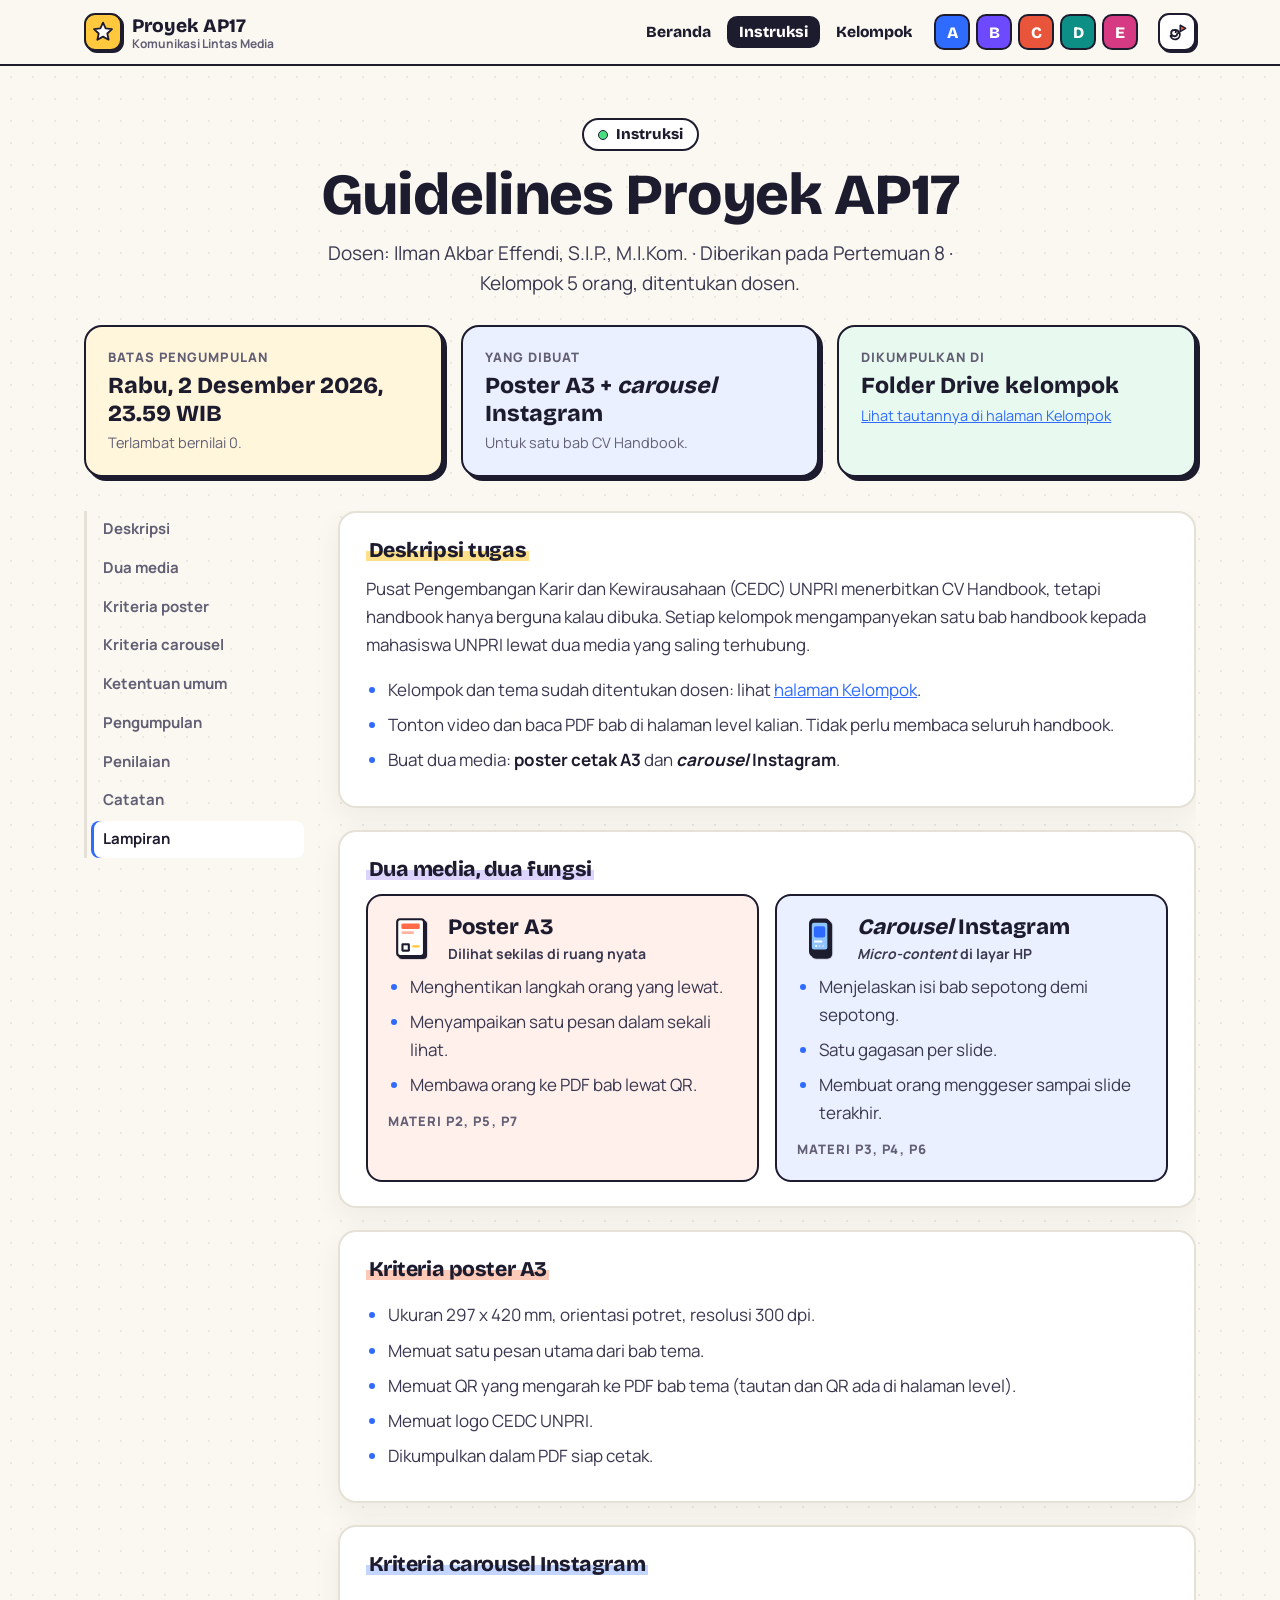
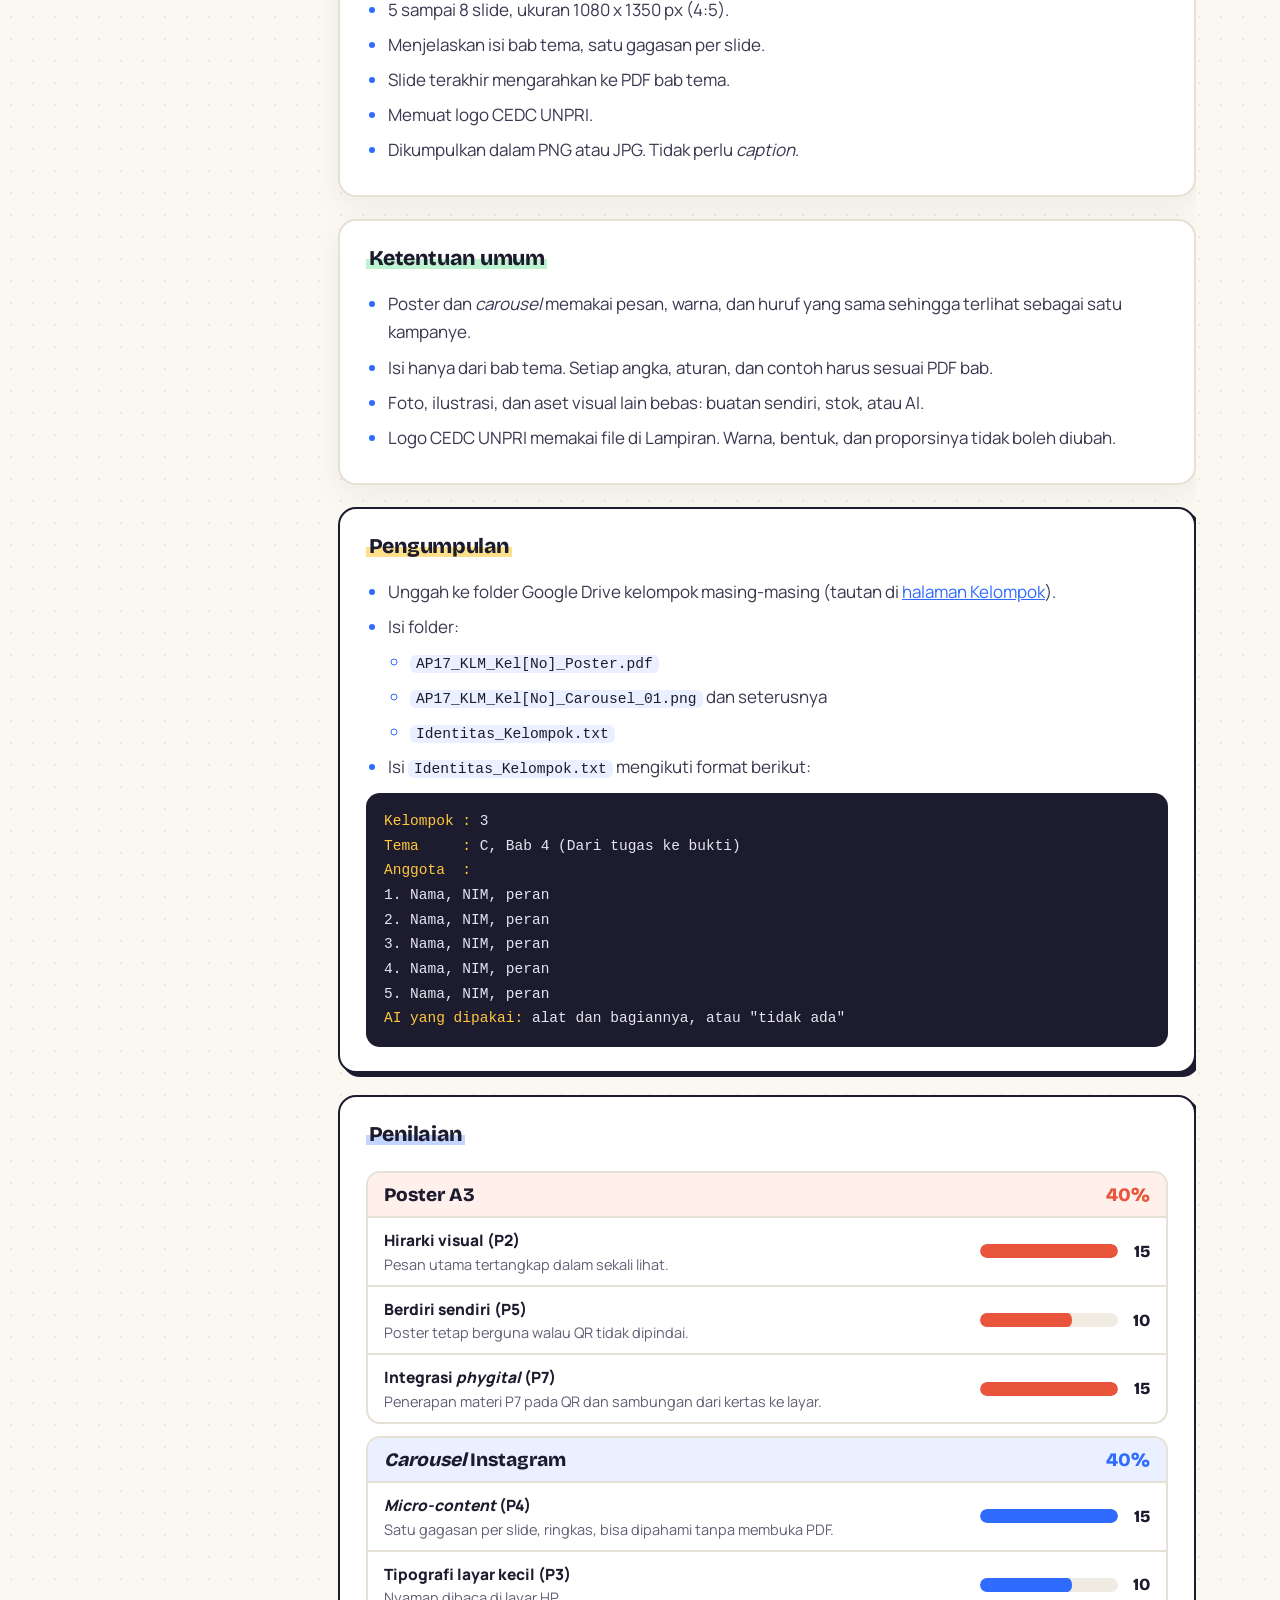
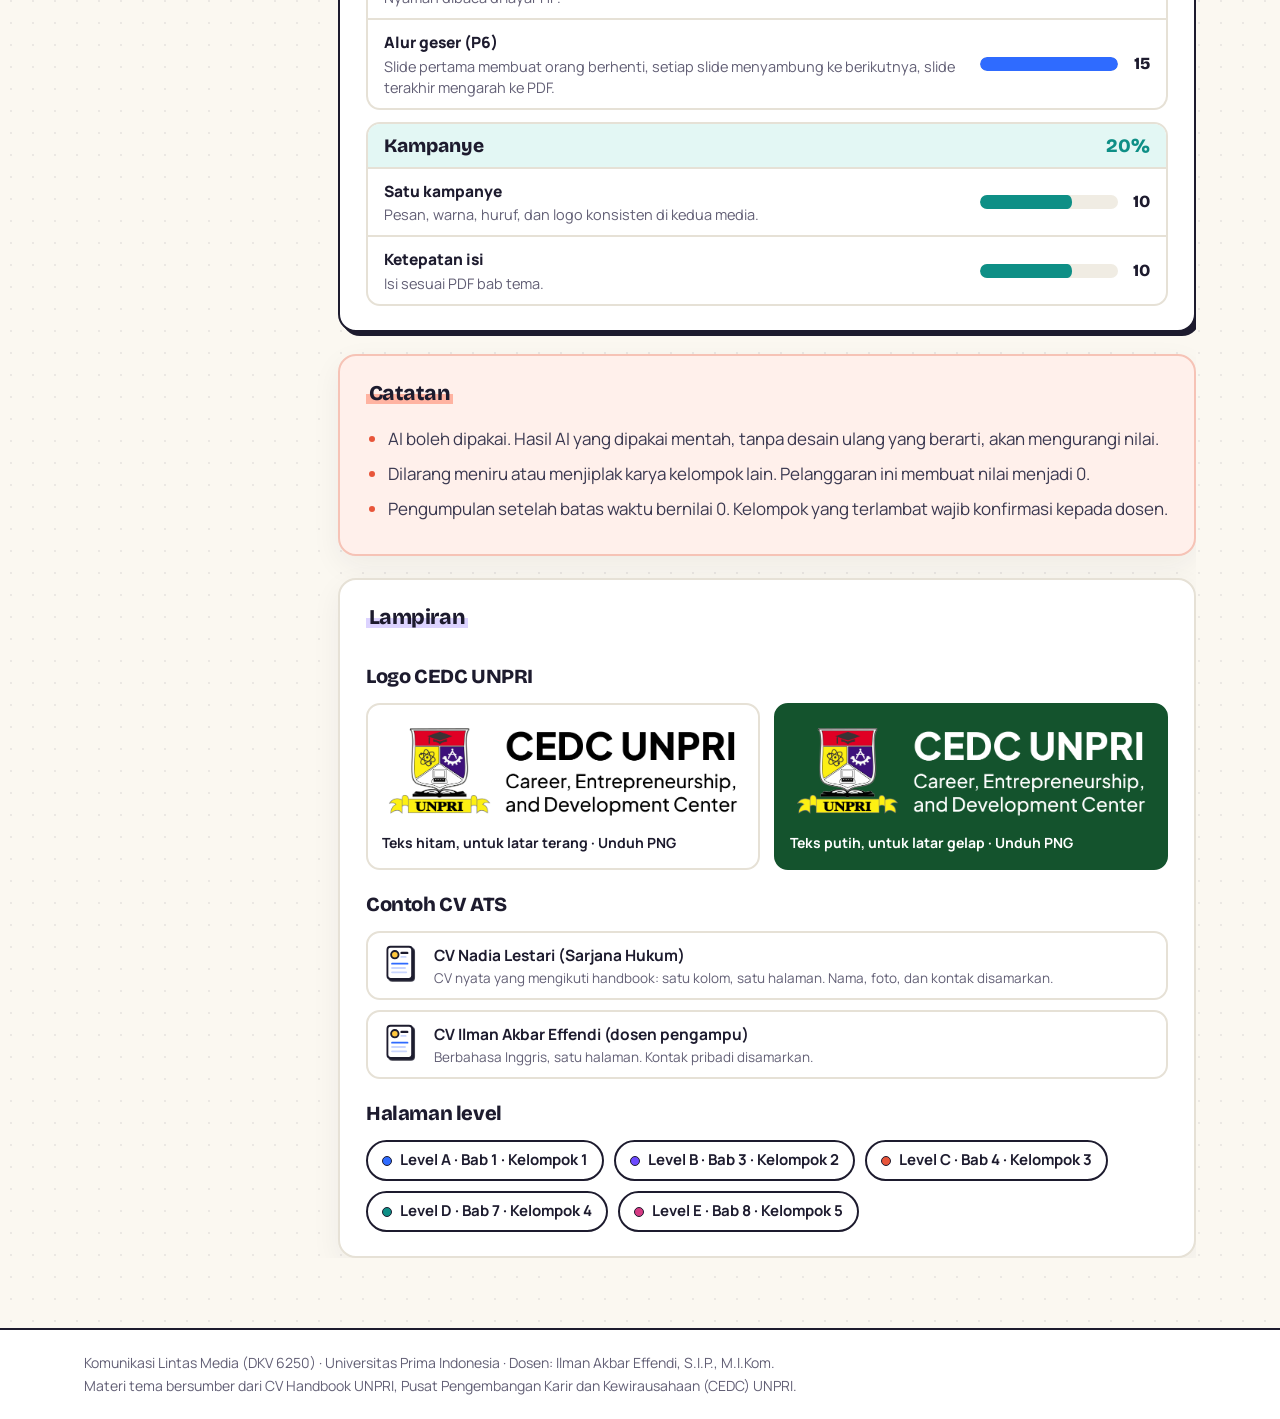
==== commit ab5b4777: "Intro START alternatif D: kamera masuk ke segitiga play, sketsa beranda lalu terisi, coretan spidol " ====
--- a/instruksi/index.html
+++ b/instruksi/index.html
@@ -1,6 +1,6 @@
 <!doctype html><html lang="id"><head><meta charset="utf-8"><meta name="viewport" content="width=device-width,initial-scale=1"><meta name="theme-color" content="#fbf8f1">
 <title>Instruksi · Proyek AP17 KLM</title><meta name="description" content="Proyek AP17 Komunikasi Lintas Media UNPRI: poster A3 dan carousel Instagram untuk CV Handbook UNPRI."><link rel="preload" href="../assets/fonts/bricolage-grotesque-latin-800-normal.woff2" as="font" type="font/woff2" crossorigin><link rel="preload" href="../assets/fonts/manrope-latin-400-normal.woff2" as="font" type="font/woff2" crossorigin>
-<link rel="stylesheet" href="../assets/app.css?v=5"></head><body><div id="app"><header class="hud"><div class="wrap hudin"><a class="brand" href="../"><span class="logo"><svg viewBox="0 0 24 24" aria-hidden="true"><path d="M12 1.8l2.9 6.3 6.9.8-5.1 4.7 1.4 6.8L12 17l-6.1 3.4 1.4-6.8L2.2 8.9l6.9-.8z" fill="#fff" stroke="#1d1b2e" stroke-width="2" stroke-linejoin="round"/></svg></span><span class="bt"><span class="b1">Proyek AP17</span><span class="b2">Komunikasi Lintas Media</span></span></a><nav class="nav" aria-label="Navigasi"><a class="nl" href="../">Beranda</a><a class="nl on" href="../instruksi/" aria-current="page">Instruksi</a><a class="nl" href="../kelompok/">Kelompok</a><details class="lvm"><summary class="nl">Level ▾</summary><div class="dd"><a href="../tema-a/"><span class="k" style="background:#2f6bff">A</span>Dua pembaca CV</a><a href="../tema-b/"><span class="k" style="background:#6d4aff">B</span>CV yang terbaca utuh</a><a href="../tema-c/"><span class="k" style="background:#e8553a">C</span>Dari tugas ke bukti</a><a href="../tema-d/"><span class="k" style="background:#0e8f86">D</span>AI boleh, mengarang jangan</a><a href="../tema-e/"><span class="k" style="background:#d63a83">E</span>Cek sebelum kirim</a></div></details><span class="lvps"><a class="lvp" style="background:#2f6bff" href="../tema-a/" title="Level A: Dua pembaca CV" aria-label="Level A: Dua pembaca CV">A</a><a class="lvp" style="background:#6d4aff" href="../tema-b/" title="Level B: CV yang terbaca utuh" aria-label="Level B: CV yang terbaca utuh">B</a><a class="lvp" style="background:#e8553a" href="../tema-c/" title="Level C: Dari tugas ke bukti" aria-label="Level C: Dari tugas ke bukti">C</a><a class="lvp" style="background:#0e8f86" href="../tema-d/" title="Level D: AI boleh, mengarang jangan" aria-label="Level D: AI boleh, mengarang jangan">D</a><a class="lvp" style="background:#d63a83" href="../tema-e/" title="Level E: Cek sebelum kirim" aria-label="Level E: Cek sebelum kirim">E</a></span></nav><a class="replay" href="../?intro=1" title="Putar intro lagi" aria-label="Putar intro lagi"><svg viewBox="0 0 24 24" aria-hidden="true"><path d="M10.5 12.2a1.6 1.6 0 1 1 1.9 1.5 3.4 3.4 0 1 1-3.6-3.9 5.2 5.2 0 1 1-3.9 6.4" fill="none" stroke="#1d1b2e" stroke-width="2" stroke-linecap="round"/><path d="M15.5 4.5l6 3.5-6 3.5z" fill="#e8553a" stroke="#1d1b2e" stroke-width="1.6" stroke-linejoin="round"/></svg></a></div></header><main><div class="wrap"><section class="ihero"><span class="pill up"><i></i>Instruksi</span><h1 class="h1s up">Guidelines Proyek AP17</h1>
+<link rel="stylesheet" href="../assets/app.css?v=6"></head><body><div id="app"><header class="hud"><div class="wrap hudin"><a class="brand" href="../"><span class="logo"><svg viewBox="0 0 24 24" aria-hidden="true"><path d="M12 1.8l2.9 6.3 6.9.8-5.1 4.7 1.4 6.8L12 17l-6.1 3.4 1.4-6.8L2.2 8.9l6.9-.8z" fill="#fff" stroke="#1d1b2e" stroke-width="2" stroke-linejoin="round"/></svg></span><span class="bt"><span class="b1">Proyek AP17</span><span class="b2">Komunikasi Lintas Media</span></span></a><nav class="nav" aria-label="Navigasi"><a class="nl" href="../">Beranda</a><a class="nl on" href="../instruksi/" aria-current="page">Instruksi</a><a class="nl" href="../kelompok/">Kelompok</a><details class="lvm"><summary class="nl">Level ▾</summary><div class="dd"><a href="../tema-a/"><span class="k" style="background:#2f6bff">A</span>Dua pembaca CV</a><a href="../tema-b/"><span class="k" style="background:#6d4aff">B</span>CV yang terbaca utuh</a><a href="../tema-c/"><span class="k" style="background:#e8553a">C</span>Dari tugas ke bukti</a><a href="../tema-d/"><span class="k" style="background:#0e8f86">D</span>AI boleh, mengarang jangan</a><a href="../tema-e/"><span class="k" style="background:#d63a83">E</span>Cek sebelum kirim</a></div></details><span class="lvps"><a class="lvp" style="background:#2f6bff" href="../tema-a/" title="Level A: Dua pembaca CV" aria-label="Level A: Dua pembaca CV">A</a><a class="lvp" style="background:#6d4aff" href="../tema-b/" title="Level B: CV yang terbaca utuh" aria-label="Level B: CV yang terbaca utuh">B</a><a class="lvp" style="background:#e8553a" href="../tema-c/" title="Level C: Dari tugas ke bukti" aria-label="Level C: Dari tugas ke bukti">C</a><a class="lvp" style="background:#0e8f86" href="../tema-d/" title="Level D: AI boleh, mengarang jangan" aria-label="Level D: AI boleh, mengarang jangan">D</a><a class="lvp" style="background:#d63a83" href="../tema-e/" title="Level E: Cek sebelum kirim" aria-label="Level E: Cek sebelum kirim">E</a></span></nav><a class="replay" href="../?intro=1" title="Putar intro lagi" aria-label="Putar intro lagi"><svg viewBox="0 0 24 24" aria-hidden="true"><path d="M10.5 12.2a1.6 1.6 0 1 1 1.9 1.5 3.4 3.4 0 1 1-3.6-3.9 5.2 5.2 0 1 1-3.9 6.4" fill="none" stroke="#1d1b2e" stroke-width="2" stroke-linecap="round"/><path d="M15.5 4.5l6 3.5-6 3.5z" fill="#e8553a" stroke="#1d1b2e" stroke-width="1.6" stroke-linejoin="round"/></svg></a></div></header><main><div class="wrap"><section class="ihero"><span class="pill up"><i></i>Instruksi</span><h1 class="h1s up">Guidelines Proyek AP17</h1>
 <p class="lead up">Dosen: Ilman Akbar Effendi, S.I.P., M.I.Kom. · Diberikan pada Pertemuan 8 · Kelompok 5 orang, ditentukan dosen.</p></section>
 <div class="facts"><div class="fact rv" style="--t:#fff6dc"><span class="kicker">Batas pengumpulan</span><b>Rabu, 2 Desember 2026, 23.59 WIB</b><span class="s">Terlambat bernilai 0.</span></div>
 <div class="fact rv" data-d="1" style="--t:#eaf0ff"><span class="kicker">Yang dibuat</span><b>Poster A3 + <em>carousel</em> Instagram</b><span class="s">Untuk satu bab CV Handbook.</span></div>
@@ -42,4 +42,4 @@
 <h3>Halaman level</h3><div class="chips" style="justify-content:flex-start"><a class="chip" href="../tema-a/"><i style="--c:#2f6bff"></i>Level A · Bab 1 · Kelompok 1</a><a class="chip" href="../tema-b/"><i style="--c:#6d4aff"></i>Level B · Bab 3 · Kelompok 2</a><a class="chip" href="../tema-c/"><i style="--c:#e8553a"></i>Level C · Bab 4 · Kelompok 3</a><a class="chip" href="../tema-d/"><i style="--c:#0e8f86"></i>Level D · Bab 7 · Kelompok 4</a><a class="chip" href="../tema-e/"><i style="--c:#d63a83"></i>Level E · Bab 8 · Kelompok 5</a></div></section>
 </div></div></div></main>
 <footer><div class="wrap">Komunikasi Lintas Media (DKV 6250) · Universitas Prima Indonesia · Dosen: Ilman Akbar Effendi, S.I.P., M.I.Kom.<br>Materi tema bersumber dari CV Handbook UNPRI, Pusat Pengembangan Karir dan Kewirausahaan (CEDC) UNPRI.</div></footer></div>
-<script src="../assets/app.js?v=5" defer></script></body></html>+<script src="../assets/app.js?v=6" defer></script></body></html>
--- a/assets/app.css
+++ b/assets/app.css
@@ -1 +1 @@
-@font-face{font-family:B;src:url(fonts/bricolage-grotesque-latin-800-normal.woff2) format("woff2");font-weight:800;font-display:swap}@font-face{font-family:M;src:url(fonts/manrope-latin-400-normal.woff2) format("woff2");font-weight:400;font-display:swap}@font-face{font-family:M;src:url(fonts/manrope-latin-700-normal.woff2) format("woff2");font-weight:600 700;font-display:swap}@font-face{font-family:M;src:url(fonts/manrope-latin-800-normal.woff2) format("woff2");font-weight:800;font-display:swap}@font-face{font-family:P;src:url(fonts/pixelify-gate.woff2) format("woff2");font-weight:700;font-display:block}@view-transition{navigation:auto}::view-transition-old(root),::view-transition-new(root){animation-duration:.32s;animation-timing-function:cubic-bezier(.22,1,.36,1)}:root{--ink:#1d1b2e;--ink2:#3a3850;--mut:#625f75;--line:#e6e1d6;--cream:#fbf8f1;--green:#15803d;--blue:#2f6bff;--violet:#6d4aff;--coral:#e8553a;--teal:#0e8f86;--pink:#d63a83;--sun:#ffc83d;--t-sun:#ffe08a;--t-blue:#c4d5ff;--t-coral:#ffc9b8;--t-mint:#bdf3cf;--t-violet:#dcd3ff;--hd:B,M,system-ui,sans-serif;--rd:M,system-ui,sans-serif;--io:cubic-bezier(.22,1,.36,1);--spring:cubic-bezier(.34,1.45,.64,1);--pop:4px 4px 0 var(--ink)}*{box-sizing:border-box;-webkit-tap-highlight-color:transparent}html,body{overflow-x:clip}html{scroll-behavior:smooth}body{margin:0;font:400 17px/1.65 var(--rd);color:var(--ink2);background:var(--cream) radial-gradient(rgba(29,27,46,.07) 1.2px,transparent 1.2px) 0 0/22px 22px;-webkit-font-smoothing:antialiased}#app{min-height:100vh;display:flex;flex-direction:column}main{flex:1;min-width:0}.wrap{max-width:1160px;margin:0 auto;padding:0 24px}a{color:var(--blue)}b,strong{color:var(--ink)}em{font-style:italic}h1,h2,h3{font-family:var(--hd);font-weight:800;color:var(--ink);letter-spacing:-.02em}h1 em,h2 em,h3 em,.btn em,.ctag em{font-style:normal}code{font:.86em ui-monospace,Menlo,monospace;background:#eaf0ff;border-radius:6px;padding:1px 6px;word-break:break-all;color:var(--ink)}.muted{color:var(--mut)}.small{font-size:14.5px}.center{text-align:center}.hud{position:sticky;top:0;z-index:40;background:#fbf8f1eb;-webkit-backdrop-filter:blur(10px);backdrop-filter:blur(10px);border-bottom:2px solid var(--ink)}.hudin{display:flex;align-items:center;gap:14px;min-height:64px}.brand{display:flex;align-items:center;gap:10px;text-decoration:none;flex:none}.logo,.replay{width:38px;height:38px;border-radius:11px;border:2px solid var(--ink);box-shadow:2px 2px 0 var(--ink);display:grid;place-items:center;flex:none}.logo{background:var(--sun)}.logo svg,.replay svg{width:22px;height:22px}.bt{display:flex;flex-direction:column;line-height:1.1}.b1{font:800 19px var(--hd);color:var(--ink)}.b2{font-weight:700;font-size:12px;color:var(--mut)}.nav{display:flex;align-items:center;gap:4px;margin-left:auto}.nl{text-decoration:none;font:800 15.5px var(--hd);color:var(--ink);padding:7px 12px;border-radius:10px;white-space:nowrap;transition:background .2s var(--io)}.nl:hover{background:#fff}.nl.on{background:var(--ink);color:#fff}.lvm{position:relative}.lvm summary{list-style:none;cursor:pointer}.lvm summary::-webkit-details-marker{display:none}.dd{position:absolute;right:0;top:calc(100% + 8px);background:#fff;border:2px solid var(--ink);border-radius:14px;box-shadow:var(--pop);padding:8px;width:290px;display:grid;gap:2px;transform-origin:top right;animation:in .28s var(--io)}.dd a{display:flex;align-items:center;gap:10px;text-decoration:none;color:var(--ink);font-weight:700;font-size:15px;padding:8px;border-radius:10px}.dd a:hover,.dd a.on{background:var(--cream)}.k{font:800 14px var(--hd);width:26px;height:26px;border-radius:8px;display:grid;place-items:center;color:#fff;flex:none}.lvps{display:flex;gap:6px;margin-left:6px}.lvp{width:36px;height:36px;border-radius:10px;border:2px solid var(--ink);display:grid;place-items:center;text-decoration:none;font:800 16px var(--hd);color:#fff;transition:transform .25s var(--spring)}.lvp:hover{transform:translateY(-3px) rotate(-4deg)}.lvp.on{box-shadow:2px 2px 0 var(--ink);transform:translateY(-2px)}.replay{background:#fff;margin-left:6px;transition:transform .3s var(--spring)}.replay:hover{transform:rotate(-12deg) scale(1.06)}.pill{display:inline-flex;align-items:center;gap:8px;font:800 15px var(--hd);color:var(--ink);background:#fff;border:2px solid var(--ink);border-radius:999px;padding:4px 14px;line-height:1.4}.pill i,.chip i{width:10px;height:10px;border-radius:50%;border:1.5px solid var(--ink);background:var(--c,#4ade80)}.kicker{font-weight:800;font-size:13px;letter-spacing:.08em;text-transform:uppercase;color:var(--mut)}.h1{font-size:clamp(40px,6vw,74px);line-height:1.02;margin:18px auto 16px;max-width:15ch}.h1s{font-size:clamp(34px,4.8vw,58px);line-height:1.05;margin:14px auto 12px;max-width:20ch}.h2{font-size:clamp(28px,3.2vw,38px);line-height:1.1;margin:6px 0 0}.hl{padding:0 .06em;-webkit-box-decoration-break:clone;box-decoration-break:clone;background:linear-gradient(transparent 60%,var(--h) 60%,var(--h) 92%,transparent 92%) no-repeat}.lead{font-size:19px;line-height:1.6;margin:0 auto;max-width:54ch}.btn{display:inline-flex;align-items:center;justify-content:center;gap:10px;text-decoration:none;font:800 18px/1.2 var(--hd);color:#fff;background:var(--bg,var(--ink));border:2px solid var(--ink);border-radius:14px;box-shadow:var(--pop);padding:12px 22px;cursor:pointer;transition:transform .25s var(--io)}.btn:hover{transform:translate(-2px,-2px)}.btn:active{transform:translate(2px,2px);transition-duration:.08s}.btn.alt{--bg:#fff;color:var(--ink)}.btn.sun{--bg:var(--sun);color:var(--ink)}.btn.sm{font-size:16px;padding:9px 15px;border-radius:12px;box-shadow:3px 3px 0 var(--ink)}.btns{display:flex;gap:14px;flex-wrap:wrap;justify-content:center}.card{background:#fff;border:2px solid var(--line);border-radius:18px;padding:24px 26px;box-shadow:0 10px 30px #1d1b2e0f}.card.key{border-color:var(--ink);box-shadow:var(--pop)}.ctag{display:inline-block;font:800 21px/1.25 var(--hd);color:var(--ink);margin:0 0 12px;padding:0 .12em;background:linear-gradient(transparent 52%,var(--h,var(--t-sun)) 52%,var(--h,var(--t-sun)) 94%,transparent 94%) no-repeat}.card h3{font-size:20px;margin:18px 0 10px}.card ul,.card ol{padding-left:22px;margin:6px 0}.card li{margin:7px 0}.card li::marker{color:var(--blue);font-weight:800}.count{display:inline-flex;gap:8px;align-items:flex-start}.count .u{display:flex;flex-direction:column;align-items:center}.count b{font:800 46px/1 var(--hd);font-variant-numeric:tabular-nums;letter-spacing:-.02em;color:var(--ink);background:#fff;border:2px solid var(--ink);border-radius:14px;padding:10px 0 8px;width:84px;text-align:center;box-shadow:3px 3px 0 var(--ink);display:block}.count b.tk{animation:tk .45s var(--io)}@keyframes tk{0%{transform:translateY(-6px) scale(.96);opacity:.4}to{transform:none;opacity:1}}.count span{font-weight:800;font-size:12.5px;letter-spacing:.06em;text-transform:uppercase;color:var(--mut);margin-top:8px}.count .sp{font:800 34px var(--hd);color:#c9c3b6;padding-top:12px}.count.sm b{font-size:26px;width:54px;padding:7px 0 5px;border-radius:11px;box-shadow:2px 2px 0 var(--ink)}.count.sm .sp{font-size:22px;padding-top:6px}.count.sm span{font-size:11px;margin-top:5px}.chips{display:flex;flex-wrap:wrap;gap:10px;justify-content:center}.chip{display:inline-flex;align-items:center;gap:8px;font-weight:700;font-size:15px;color:var(--ink);background:#fff;border:2px solid var(--ink);border-radius:999px;padding:6px 14px;text-decoration:none;transition:transform .25s var(--io)}a.chip:hover{transform:translateY(-2px)}.hero,.ihero,.lhead{position:relative;text-align:center}.hero{padding:54px 0 20px}.ihero{padding:52px 0 26px}.lhead{padding:46px 0 26px}.hero>*,.ihero>*,.lhead>*{position:relative;z-index:1}.cdw{margin:22px 0 4px}.cdw .kicker{display:block;margin-bottom:10px}.hero .chips{margin:20px 0 24px}.show{display:flex;justify-content:center;align-items:flex-end;gap:46px;margin:44px auto 10px}.cap{display:block;margin-top:34px;font-size:13.5px;font-weight:700;color:var(--mut)}.mini{width:250px;height:354px;background:#fff;border:2px solid var(--ink);border-radius:8px;box-shadow:var(--pop);padding:20px;display:flex;flex-direction:column;text-align:left;rotate:-3deg;animation:bob 5s ease-in-out infinite}.mini .t{font:800 34px/1 var(--hd);color:var(--ink);margin:8px 0}.mini .t em{font-style:normal;color:var(--coral)}.mini .s{font-size:13px;line-height:1.4}.mini .q{margin-top:auto;display:flex;align-items:center;gap:10px;font-size:12px;font-weight:800;line-height:1.25;color:var(--ink)}.mini .q svg{width:62px;height:62px;flex:none}.mini img{height:22px;width:auto;margin-top:12px;align-self:flex-start}.mk{font-weight:800;font-size:11px;letter-spacing:.06em;color:var(--coral)}.phone{width:200px;height:380px;background:var(--ink);border-radius:30px;padding:12px;box-shadow:var(--pop);rotate:3deg;animation:bob 5s ease-in-out -2.5s infinite}.scr{background:#fff;border-radius:20px;height:100%;overflow:hidden;display:flex;flex-direction:column}.ig{height:36px;display:flex;align-items:center;gap:7px;padding:0 10px;border-bottom:1px solid var(--line)}.ig i{width:20px;height:20px;border-radius:50%;background:conic-gradient(var(--sun),var(--coral),var(--pink),var(--violet),var(--sun))}.ig s{height:7px;width:70px;background:var(--line);border-radius:4px}.vp{overflow:hidden;aspect-ratio:4/5}.track{display:flex;width:400%;height:100%;animation:sw 12s var(--io) infinite}.sl{width:25%;padding:16px;display:flex;flex-direction:column;justify-content:center;gap:6px;font:800 21px/1.08 var(--hd);color:#fff;text-align:left}.sl small{font:700 12px/1.35 var(--rd);opacity:.92}.dots{display:flex;gap:5px;justify-content:center;padding:10px 0}.dots i{width:7px;height:7px;border-radius:50%;background:var(--line)}.dots i:first-child{background:var(--ink)}@keyframes sw{0%,20%{transform:none}25%,45%{transform:translate(-25%)}50%,70%{transform:translate(-50%)}75%,95%{transform:translate(-75%)}to{transform:none}}@keyframes bob{50%{translate:0 -10px}}.sect{padding:70px 0 10px}.sect .hd{text-align:center;margin-bottom:30px}.steps{display:grid;grid-template-columns:repeat(4,1fr);gap:18px}.step{text-align:center;padding:24px 18px}.step img{width:66px;height:66px;margin-bottom:10px}.step h3{font-size:21px;margin:2px 0 6px}.step p{margin:0;font-size:15.5px;line-height:1.5;color:var(--mut)}.levels,.teams{display:flex;flex-wrap:wrap;justify-content:center;gap:22px}.lvl,.team{width:340px;display:flex;flex-direction:column;background:#fff;border:2px solid var(--ink);border-radius:22px;box-shadow:var(--pop);overflow:hidden}.lvl{text-decoration:none;color:var(--ink2);transition:transform .35s var(--io)}.lvl:hover{transform:translate(-3px,-6px) rotate(-.6deg)}.lvl .top{display:flex;align-items:center;justify-content:space-between;padding:18px 20px 14px;background:var(--t)}.lvl .top img{width:68px;height:68px;transition:transform .45s var(--spring)}.lvl:hover .top img{transform:scale(1.1) rotate(-6deg)}.badge{font:800 15px var(--hd);color:#fff;border:2px solid var(--ink);border-radius:10px;padding:3px 10px;background:var(--c)}.lvl .bd{padding:2px 20px 18px;display:flex;flex-direction:column;gap:4px;flex:1;background:var(--t)}.tj{font:800 25px/1.1 var(--hd);color:var(--ink)}.ts{font-size:15px;color:var(--mut)}.lvl .ft{display:flex;justify-content:space-between;border-top:2px solid var(--line);padding:12px 20px;font-weight:800;font-size:15px;color:var(--ink)}.lvl .ft em{font:800 15px var(--hd)}.lvl.done .ft em{color:var(--green)}.teams{margin:34px 0 70px}.team{width:350px}.team .th{display:flex;align-items:center;gap:14px;padding:16px 20px;border-bottom:2px solid var(--ink);background:var(--t)}.team .th img{width:54px;height:54px}.tn{font:800 26px/1 var(--hd);color:var(--ink)}.tt{font-weight:700;font-size:14px;margin-top:4px}.team ul{list-style:none;margin:0;padding:14px 20px;display:grid;gap:10px}.team li{display:flex;align-items:center;gap:12px;font-weight:700;font-size:16.5px;color:var(--ink)}.av{width:32px;height:32px;flex:none;border-radius:50%;display:grid;place-items:center;font-weight:800;font-size:12.5px;border:2px solid var(--ink);background:var(--t)}.team .row{display:flex;gap:10px;padding:0 20px 18px;margin-top:auto}.team .row .btn{flex:1}.facts{display:grid;grid-template-columns:repeat(3,1fr);gap:18px;margin:0 0 34px}.fact{border:2px solid var(--ink);border-radius:18px;box-shadow:var(--pop);padding:20px 22px;background:var(--t)}.fact .kicker{display:block}.fact b{display:block;font:800 23px/1.2 var(--hd);margin-top:4px}.fact .s{display:block;font-size:14.5px;color:var(--mut);margin-top:4px}.brief{display:grid;grid-template-columns:220px 1fr;gap:34px;align-items:start;margin:0 0 70px}.toc{position:sticky;top:90px;display:flex;flex-direction:column;gap:2px;border-left:3px solid var(--line);padding-left:4px}.toc a{text-decoration:none;font-weight:700;font-size:15px;color:var(--mut);padding:6px 12px;border-radius:8px;transition:color .2s,background .2s}.toc a:hover,.toc a.on{color:var(--ink);background:#fff}.toc a.on{box-shadow:inset 3px 0 0 var(--blue)}.stack{display:flex;flex-direction:column;gap:22px;min-width:0}.duo{display:grid;grid-template-columns:1fr 1fr;gap:16px}.duo>div{border-radius:16px;padding:18px 20px;border:2px solid var(--ink);background:var(--t)}.fh{display:flex;align-items:center;gap:12px;margin-bottom:8px}.fh img{width:48px;height:48px}.fh b{font:800 22px var(--hd)}.fh span{display:block;font-size:14px;font-weight:700;color:var(--ink2)}.term{background:var(--ink);color:#e6e6f0;border-radius:14px;padding:16px 18px;font:14.5px/1.7 ui-monospace,Menlo,monospace;white-space:pre-wrap;margin:12px 0 0}.term i{font-style:normal;color:var(--sun)}.sg{border:2px solid var(--line);border-radius:14px;overflow:hidden;margin-top:12px}.sgh{display:flex;justify-content:space-between;align-items:center;padding:10px 16px;font:800 19px var(--hd);color:var(--ink);background:var(--t)}.sgh b{color:var(--c)}.sr{display:grid;grid-template-columns:1fr 170px;gap:14px;align-items:center;padding:10px 16px;border-top:2px solid var(--line)}.nm{font-weight:800;color:var(--ink);font-size:15.5px}.ds{font-size:14.5px;color:var(--mut);line-height:1.45}.mv{display:flex;align-items:center;gap:10px}.mv b{font:800 17px var(--hd);min-width:22px;text-align:right}.meter{flex:1;height:14px;border-radius:999px;background:#f0ece3;overflow:hidden}.meter i{display:block;height:100%;border-radius:999px;background:var(--c);transform:scaleX(0);transform-origin:left;transition:transform 1.1s var(--io)}.in .meter i,.meter i.on{transform:scaleX(var(--w))}.card.warn{background:#fff0eb;border-color:#f6c3b6}.card.warn li::marker{color:var(--coral)}.logos{display:grid;grid-template-columns:1fr 1fr;gap:14px;margin:8px 0 18px}.lgc{display:flex;flex-direction:column;gap:8px;text-decoration:none;border:2px solid var(--line);border-radius:14px;padding:14px;background:#fff;font-size:14px;font-weight:700;color:var(--ink)}.lgc img{width:100%;height:auto}.lgc.dk{background:#14532d;color:#fff;border-color:#14532d}.lhead .big{width:100px;height:100px;animation:bob 5s ease-in-out infinite}.screen{max-width:980px;margin:0 auto;background:var(--ink);border-radius:24px;padding:12px;box-shadow:var(--pop)}.sbar{display:flex;align-items:center;gap:8px;color:#fff;font:800 15px var(--hd);padding:2px 6px 10px}.sbar i{width:12px;height:12px;border-radius:50%}.sbar span{margin-left:6px;opacity:.9}.screen video{display:block;width:100%;aspect-ratio:16/9;border-radius:14px;background:#000}.lgrid{display:grid;grid-template-columns:1.45fr 1fr;gap:30px;margin:46px 0 30px;align-items:start}.tips{display:grid;gap:12px}.tip{display:grid;grid-template-columns:44px 1fr;gap:14px;align-items:start;background:#fff;border:2px solid var(--line);border-radius:16px;padding:14px 16px;transition:transform .3s var(--io)}.tip:hover{transform:translate(4px)}.tip .n{width:40px;height:40px;border-radius:12px;display:grid;place-items:center;font:800 20px var(--hd);color:#fff;border:2px solid var(--ink);background:var(--c)}.tip p{margin:0;font-size:16.5px;line-height:1.6}.side{display:flex;flex-direction:column;gap:22px}.qrc{text-align:center}.qrc .qr{width:190px;height:190px;border-radius:12px;border:2px solid var(--line)}.qrc .bb{display:flex;flex-direction:column;gap:12px;margin-top:14px}.url{display:flex;gap:8px;margin-top:14px;text-align:left}.url code{flex:1;font-size:12px;padding:8px;line-height:1.4}.copy{font:800 15px var(--hd);border:2px solid var(--ink);background:var(--sun);color:var(--ink);border-radius:10px;padding:0 12px;cursor:pointer;box-shadow:2px 2px 0 var(--ink)}.copy:active{transform:translate(2px,2px);box-shadow:none}.inv{display:flex;flex-direction:column;gap:10px}.item{display:flex;gap:12px;align-items:flex-start;text-decoration:none;color:var(--ink2);border:2px solid var(--line);border-radius:14px;padding:10px 12px;background:#fff;transition:transform .3s var(--io),border-color .2s}.item:hover{transform:translate(-2px,-2px);border-color:var(--ink)}.item img{width:42px;height:42px;flex:none}.item b{display:block;font-size:15.5px}.item span{display:block;font-size:13.5px;line-height:1.45;color:var(--mut)}.prog{display:flex;align-items:center;gap:12px;margin:0 0 14px}.prog .meter{height:16px}.prog b{font:800 19px var(--hd);min-width:70px;text-align:right}.ql{list-style:none;margin:0;padding:0!important;display:grid;gap:8px}.ql li{margin:0!important}.ql label{display:flex;gap:12px;align-items:center;cursor:pointer;font-weight:700;font-size:15.5px;color:var(--ink);border:2px solid var(--line);border-radius:12px;padding:8px 10px;transition:border-color .2s}.ql label:hover{border-color:var(--ink)}.ql input{position:absolute;opacity:0;pointer-events:none}.bx{width:26px;height:26px;flex:none;border:2px solid var(--ink);border-radius:8px;background:#fff;display:grid;place-items:center;color:#fff;font-weight:900}.ql input:checked+.bx{background:var(--green);animation:pp .4s var(--spring)}.ql input:checked+.bx:after{content:"\2713"}.ql input:checked~.qt{color:var(--mut);text-decoration:line-through 2px}.ql input:focus-visible+.bx{outline:3px solid var(--blue);outline-offset:2px}.ql small{display:block;font-size:12.5px;color:var(--mut)}@keyframes pp{40%{transform:scale(1.25)}}.pn{display:flex;justify-content:space-between;gap:14px;margin:10px 0 70px;flex-wrap:wrap}footer{border-top:2px solid var(--ink);background:#fff;font-size:14px;color:var(--mut);padding:22px 0;line-height:1.6}.rv{opacity:0;transform:translateY(18px);transition:opacity .6s var(--io),transform .7s var(--io)}.rv.in{opacity:1;transform:none}.up{animation:in .7s var(--io) both}@keyframes in{0%{opacity:0;transform:translateY(14px)}}.sect,.brief,.lgrid{content-visibility:auto;contain-intrinsic-size:auto 900px}.fxs{position:fixed;inset:0;pointer-events:none;z-index:300;overflow:hidden;contain:strict}.st{position:absolute;width:18px;height:18px;margin:-9px;will-change:transform,opacity;animation:sf .8s var(--io) forwards}@keyframes sf{0%{transform:scale(.3);opacity:1}to{transform:translate(var(--x),var(--y)) scale(1) rotate(var(--r));opacity:0}}.xp{position:absolute;font:800 20px var(--hd);color:var(--green);will-change:transform,opacity;animation:xp 1s var(--io) forwards}@keyframes xp{0%{transform:translate(-50%) scale(.8);opacity:0}20%{opacity:1}to{transform:translate(-50%,-56px);opacity:0}}.cf{position:absolute;top:-16px;width:10px;height:14px;border-radius:2px;will-change:transform;animation:cf linear forwards}@keyframes cf{to{transform:translateY(110vh) rotate(720deg)}}.stamp{position:absolute;left:50%;top:42%;font:800 46px/1.05 var(--hd);text-align:center;color:var(--green);background:#fff;border:3px solid var(--ink);border-radius:20px;padding:14px 28px;box-shadow:var(--pop);animation:stp 2.2s var(--io) forwards}@keyframes stp{0%{transform:translate(-50%,-50%) scale(1.8) rotate(-8deg);opacity:0}16%{transform:translate(-50%,-50%) rotate(-3deg);opacity:1}82%{opacity:1}to{transform:translate(-50%,-50%) rotate(-3deg);opacity:0}}.fxl{position:absolute;inset:0 calc(50% - 50vw);z-index:0!important;pointer-events:none;overflow:hidden;contain:strict}.fxl canvas{position:absolute}.st>svg{display:block;width:100%;height:100%}.pt>*{animation:bob 2.6s ease-in-out var(--b,0s) infinite}.pt{position:absolute;left:0;top:0;width:var(--s);height:var(--s);will-change:transform,opacity}.pt>*{width:100%;height:100%;display:block}.pt.in{animation:ptIn .6s var(--spring) both}.pt.pop{animation:ptPop .26s var(--io) forwards}@keyframes ptIn{0%{transform:var(--p) scale(0) rotate(-30deg);opacity:0}to{transform:var(--p) scale(1) rotate(var(--r));opacity:1}}@keyframes ptPop{0%{transform:var(--p) scale(1) rotate(var(--r))}55%{transform:var(--p) scale(1.22) rotate(var(--r));opacity:1}to{transform:var(--p) scale(1.3) rotate(var(--r));opacity:0}}html.gating,html.gating body,html.reveal,html.reveal body{overflow:hidden;height:100%;overscroll-behavior:none}html.gating #app{visibility:hidden}html.gating .up{animation-play-state:paused}html.reveal #app{will-change:transform}html.nogate #gate{display:none}#gate{position:fixed;inset:0;z-index:200;background:#fff;overflow:hidden;touch-action:none;contain:strict;user-select:none}.paper{position:absolute;inset:0;background:var(--cream) radial-gradient(rgba(29,27,46,.08) 1.2px,transparent 1.2px) 0 0/22px 22px;display:grid;place-items:center;overflow:hidden}.ring{position:absolute;border-radius:50%;overflow:hidden;contain:strict}#gate.go *{animation-play-state:paused!important}.gin{text-align:center;padding:20px 16px}.gk{font:800 clamp(12px,1.9vh,16px) var(--hd);color:var(--mut);letter-spacing:.06em}#gate h1{font:700 clamp(38px,min(8vw,10.5vh),104px)/.98 P,var(--hd);letter-spacing:.01em;margin:min(14px,1.8vh) 0 min(28px,3.4vh)}#gate h1 .l2{display:block;font-size:.46em;margin-top:min(14px,1.6vh)}.c1{color:var(--blue)}.c2{color:var(--coral)}.c3{color:var(--green)}.c4{color:var(--violet)}.gl{font-weight:700;font-size:clamp(13px,1.9vh,15px);color:var(--mut);margin:min(16px,2vh) auto min(28px,3.4vh);max-width:34ch}.start{font:700 clamp(24px,4vh,30px) P,var(--hd)!important;padding:min(16px,2vh) 46px!important;border-radius:18px!important;--bg:var(--coral);animation:pulse 1.8s ease-in-out infinite}@keyframes pulse{50%{transform:scale(1.045)}}.hint{display:block;margin-top:min(16px,2vh);font:800 clamp(13px,1.9vh,15px) var(--hd);color:var(--mut)}.tw{position:absolute;width:26px;height:26px;animation:tw 2.6s ease-in-out infinite}@keyframes tw{0%,to{transform:scale(.6);opacity:.55}50%{transform:scale(1.1) rotate(20deg);opacity:1}}.whiten{position:absolute;inset:0;background:#fff;opacity:0;pointer-events:none}#star{position:fixed;inset:0;z-index:250;pointer-events:none;overflow:hidden;contain:strict}#star>div{position:absolute;background:#fff}#star .sw{inset:0;background:none;will-change:transform}#star .sw svg{position:absolute;inset:0;width:100%;height:100%}#star .sl{top:0;bottom:0;right:50%;width:102vw}#star .sr{top:0;bottom:0;left:50%;width:102vw}#star .st_{left:0;right:0;bottom:50%;height:102vh}#star .sb{left:0;right:0;top:50%;height:102vh}@media(max-width:980px){.steps{grid-template-columns:1fr 1fr}.lgrid,.brief{grid-template-columns:1fr}.toc{display:none}.facts{grid-template-columns:1fr}.lvps{display:none}}@media(min-width:981px){.lvm{display:none}}@media(max-width:640px){.wrap{padding:0 16px}.hudin{gap:6px;min-height:58px}.bt{display:none}.nav{gap:0}.nl{font-size:14px;padding:6px 7px}.show{gap:16px;scale:.82;margin:20px -30px 0}.mini{width:200px;height:300px;padding:14px}.mini .t{font-size:26px}.phone{width:160px;height:310px}.steps{grid-template-columns:1fr}.lvl,.team{width:100%}.duo,.logos,.sr{grid-template-columns:1fr}.card{padding:20px 18px}.count b{font-size:32px;width:60px;padding:8px 0 6px}.count .sp{font-size:24px;padding-top:8px}.count{gap:5px}.dd{width:calc(100vw - 32px);right:-4px}.nav>.nl:first-child{display:none}.replay{width:34px;height:34px;margin-left:2px}}@media(max-width:380px){.nl{font-size:13px;padding:5px}.logo{width:34px;height:34px}.count b{font-size:28px;width:54px}}@media(prefers-reduced-motion:reduce){*,::view-transition-group(*){animation:none!important;transition:none!important}.rv{opacity:1;transform:none}.fxl{display:none}}
+@font-face{font-family:B;src:url(fonts/bricolage-grotesque-latin-800-normal.woff2) format("woff2");font-weight:800;font-display:swap}@font-face{font-family:M;src:url(fonts/manrope-latin-400-normal.woff2) format("woff2");font-weight:400;font-display:swap}@font-face{font-family:M;src:url(fonts/manrope-latin-700-normal.woff2) format("woff2");font-weight:600 700;font-display:swap}@font-face{font-family:M;src:url(fonts/manrope-latin-800-normal.woff2) format("woff2");font-weight:800;font-display:swap}@font-face{font-family:P;src:url(fonts/pixelify-gate.woff2) format("woff2");font-weight:700;font-display:block}@view-transition{navigation:auto}::view-transition-old(root),::view-transition-new(root){animation-duration:.32s;animation-timing-function:cubic-bezier(.22,1,.36,1)}:root{--ink:#1d1b2e;--ink2:#3a3850;--mut:#625f75;--line:#e6e1d6;--cream:#fbf8f1;--green:#15803d;--blue:#2f6bff;--violet:#6d4aff;--coral:#e8553a;--teal:#0e8f86;--pink:#d63a83;--sun:#ffc83d;--t-sun:#ffe08a;--t-blue:#c4d5ff;--t-coral:#ffc9b8;--t-mint:#bdf3cf;--t-violet:#dcd3ff;--hd:B,M,system-ui,sans-serif;--rd:M,system-ui,sans-serif;--io:cubic-bezier(.22,1,.36,1);--spring:cubic-bezier(.34,1.45,.64,1);--pop:4px 4px 0 var(--ink)}*{box-sizing:border-box;-webkit-tap-highlight-color:transparent}html,body{overflow-x:clip}html{scroll-behavior:smooth}body{margin:0;font:400 17px/1.65 var(--rd);color:var(--ink2);background:var(--cream) radial-gradient(rgba(29,27,46,.07) 1.2px,transparent 1.2px) 0 0/22px 22px;-webkit-font-smoothing:antialiased}#app{min-height:100vh;display:flex;flex-direction:column}main{flex:1;min-width:0}.wrap{max-width:1160px;margin:0 auto;padding:0 24px}a{color:var(--blue)}b,strong{color:var(--ink)}em{font-style:italic}h1,h2,h3{font-family:var(--hd);font-weight:800;color:var(--ink);letter-spacing:-.02em}h1 em,h2 em,h3 em,.btn em,.ctag em{font-style:normal}code{font:.86em ui-monospace,Menlo,monospace;background:#eaf0ff;border-radius:6px;padding:1px 6px;word-break:break-all;color:var(--ink)}.muted{color:var(--mut)}.small{font-size:14.5px}.center{text-align:center}.hud{position:sticky;top:0;z-index:40;background:#fbf8f1eb;-webkit-backdrop-filter:blur(10px);backdrop-filter:blur(10px);border-bottom:2px solid var(--ink)}.hudin{display:flex;align-items:center;gap:14px;min-height:64px}.brand{display:flex;align-items:center;gap:10px;text-decoration:none;flex:none}.logo,.replay{width:38px;height:38px;border-radius:11px;border:2px solid var(--ink);box-shadow:2px 2px 0 var(--ink);display:grid;place-items:center;flex:none}.logo{background:var(--sun)}.logo svg,.replay svg{width:22px;height:22px}.bt{display:flex;flex-direction:column;line-height:1.1}.b1{font:800 19px var(--hd);color:var(--ink)}.b2{font-weight:700;font-size:12px;color:var(--mut)}.nav{display:flex;align-items:center;gap:4px;margin-left:auto}.nl{text-decoration:none;font:800 15.5px var(--hd);color:var(--ink);padding:7px 12px;border-radius:10px;white-space:nowrap;transition:background .2s var(--io)}.nl:hover{background:#fff}.nl.on{background:var(--ink);color:#fff}.lvm{position:relative}.lvm summary{list-style:none;cursor:pointer}.lvm summary::-webkit-details-marker{display:none}.dd{position:absolute;right:0;top:calc(100% + 8px);background:#fff;border:2px solid var(--ink);border-radius:14px;box-shadow:var(--pop);padding:8px;width:290px;display:grid;gap:2px;transform-origin:top right;animation:in .28s var(--io)}.dd a{display:flex;align-items:center;gap:10px;text-decoration:none;color:var(--ink);font-weight:700;font-size:15px;padding:8px;border-radius:10px}.dd a:hover,.dd a.on{background:var(--cream)}.k{font:800 14px var(--hd);width:26px;height:26px;border-radius:8px;display:grid;place-items:center;color:#fff;flex:none}.lvps{display:flex;gap:6px;margin-left:6px}.lvp{width:36px;height:36px;border-radius:10px;border:2px solid var(--ink);display:grid;place-items:center;text-decoration:none;font:800 16px var(--hd);color:#fff;transition:transform .25s var(--spring)}.lvp:hover{transform:translateY(-3px) rotate(-4deg)}.lvp.on{box-shadow:2px 2px 0 var(--ink);transform:translateY(-2px)}.replay{background:#fff;margin-left:6px;transition:transform .3s var(--spring)}.replay:hover{transform:rotate(-12deg) scale(1.06)}.pill{display:inline-flex;align-items:center;gap:8px;font:800 15px var(--hd);color:var(--ink);background:#fff;border:2px solid var(--ink);border-radius:999px;padding:4px 14px;line-height:1.4}.pill i,.chip i{width:10px;height:10px;border-radius:50%;border:1.5px solid var(--ink);background:var(--c,#4ade80)}.kicker{font-weight:800;font-size:13px;letter-spacing:.08em;text-transform:uppercase;color:var(--mut)}.h1{font-size:clamp(40px,6vw,74px);line-height:1.02;margin:18px auto 16px;max-width:15ch}.h1s{font-size:clamp(34px,4.8vw,58px);line-height:1.05;margin:14px auto 12px;max-width:20ch}.h2{font-size:clamp(28px,3.2vw,38px);line-height:1.1;margin:6px 0 0}.hl{padding:0 .06em;-webkit-box-decoration-break:clone;box-decoration-break:clone;background:linear-gradient(transparent 60%,var(--h) 60%,var(--h) 92%,transparent 92%) no-repeat}.lead{font-size:19px;line-height:1.6;margin:0 auto;max-width:54ch}.btn{display:inline-flex;align-items:center;justify-content:center;gap:10px;text-decoration:none;font:800 18px/1.2 var(--hd);color:#fff;background:var(--bg,var(--ink));border:2px solid var(--ink);border-radius:14px;box-shadow:var(--pop);padding:12px 22px;cursor:pointer;transition:transform .25s var(--io)}.btn:hover{transform:translate(-2px,-2px)}.btn:active{transform:translate(2px,2px);transition-duration:.08s}.btn.alt{--bg:#fff;color:var(--ink)}.btn.sun{--bg:var(--sun);color:var(--ink)}.btn.sm{font-size:16px;padding:9px 15px;border-radius:12px;box-shadow:3px 3px 0 var(--ink)}.btns{display:flex;gap:14px;flex-wrap:wrap;justify-content:center}.card{background:#fff;border:2px solid var(--line);border-radius:18px;padding:24px 26px;box-shadow:0 10px 30px #1d1b2e0f}.card.key{border-color:var(--ink);box-shadow:var(--pop)}.ctag{display:inline-block;font:800 21px/1.25 var(--hd);color:var(--ink);margin:0 0 12px;padding:0 .12em;background:linear-gradient(transparent 52%,var(--h,var(--t-sun)) 52%,var(--h,var(--t-sun)) 94%,transparent 94%) no-repeat}.card h3{font-size:20px;margin:18px 0 10px}.card ul,.card ol{padding-left:22px;margin:6px 0}.card li{margin:7px 0}.card li::marker{color:var(--blue);font-weight:800}.count{display:inline-flex;gap:8px;align-items:flex-start}.count .u{display:flex;flex-direction:column;align-items:center}.count b{font:800 46px/1 var(--hd);font-variant-numeric:tabular-nums;letter-spacing:-.02em;color:var(--ink);background:#fff;border:2px solid var(--ink);border-radius:14px;padding:10px 0 8px;width:84px;text-align:center;box-shadow:3px 3px 0 var(--ink);display:block}.count b.tk{animation:tk .45s var(--io)}@keyframes tk{0%{transform:translateY(-6px) scale(.96);opacity:.4}to{transform:none;opacity:1}}.count span{font-weight:800;font-size:12.5px;letter-spacing:.06em;text-transform:uppercase;color:var(--mut);margin-top:8px}.count .sp{font:800 34px var(--hd);color:#c9c3b6;padding-top:12px}.count.sm b{font-size:26px;width:54px;padding:7px 0 5px;border-radius:11px;box-shadow:2px 2px 0 var(--ink)}.count.sm .sp{font-size:22px;padding-top:6px}.count.sm span{font-size:11px;margin-top:5px}.chips{display:flex;flex-wrap:wrap;gap:10px;justify-content:center}.chip{display:inline-flex;align-items:center;gap:8px;font-weight:700;font-size:15px;color:var(--ink);background:#fff;border:2px solid var(--ink);border-radius:999px;padding:6px 14px;text-decoration:none;transition:transform .25s var(--io)}a.chip:hover{transform:translateY(-2px)}.hero,.ihero,.lhead{position:relative;text-align:center}.hero{padding:54px 0 20px}.ihero{padding:52px 0 26px}.lhead{padding:46px 0 26px}.hero>*,.ihero>*,.lhead>*{position:relative;z-index:1}.cdw{margin:22px 0 4px}.cdw .kicker{display:block;margin-bottom:10px}.hero .chips{margin:20px 0 24px}.show{display:flex;justify-content:center;align-items:flex-end;gap:46px;margin:44px auto 10px}.cap{display:block;margin-top:34px;font-size:13.5px;font-weight:700;color:var(--mut)}.mini{width:250px;height:354px;background:#fff;border:2px solid var(--ink);border-radius:8px;box-shadow:var(--pop);padding:20px;display:flex;flex-direction:column;text-align:left;rotate:-3deg;animation:bob 5s ease-in-out infinite}.mini .t{font:800 34px/1 var(--hd);color:var(--ink);margin:8px 0}.mini .t em{font-style:normal;color:var(--coral)}.mini .s{font-size:13px;line-height:1.4}.mini .q{margin-top:auto;display:flex;align-items:center;gap:10px;font-size:12px;font-weight:800;line-height:1.25;color:var(--ink)}.mini .q svg{width:62px;height:62px;flex:none}.mini img{height:22px;width:auto;margin-top:12px;align-self:flex-start}.mk{font-weight:800;font-size:11px;letter-spacing:.06em;color:var(--coral)}.phone{width:200px;height:380px;background:var(--ink);border-radius:30px;padding:12px;box-shadow:var(--pop);rotate:3deg;animation:bob 5s ease-in-out -2.5s infinite}.scr{background:#fff;border-radius:20px;height:100%;overflow:hidden;display:flex;flex-direction:column}.ig{height:36px;display:flex;align-items:center;gap:7px;padding:0 10px;border-bottom:1px solid var(--line)}.ig i{width:20px;height:20px;border-radius:50%;background:conic-gradient(var(--sun),var(--coral),var(--pink),var(--violet),var(--sun))}.ig s{height:7px;width:70px;background:var(--line);border-radius:4px}.vp{overflow:hidden;aspect-ratio:4/5}.track{display:flex;width:400%;height:100%;animation:sw 12s var(--io) infinite}.sl{width:25%;padding:16px;display:flex;flex-direction:column;justify-content:center;gap:6px;font:800 21px/1.08 var(--hd);color:#fff;text-align:left}.sl small{font:700 12px/1.35 var(--rd);opacity:.92}.dots{display:flex;gap:5px;justify-content:center;padding:10px 0}.dots i{width:7px;height:7px;border-radius:50%;background:var(--line)}.dots i:first-child{background:var(--ink)}@keyframes sw{0%,20%{transform:none}25%,45%{transform:translate(-25%)}50%,70%{transform:translate(-50%)}75%,95%{transform:translate(-75%)}to{transform:none}}@keyframes bob{50%{translate:0 -10px}}.sect{padding:70px 0 10px}.sect .hd{text-align:center;margin-bottom:30px}.steps{display:grid;grid-template-columns:repeat(4,1fr);gap:18px}.step{text-align:center;padding:24px 18px}.step img{width:66px;height:66px;margin-bottom:10px}.step h3{font-size:21px;margin:2px 0 6px}.step p{margin:0;font-size:15.5px;line-height:1.5;color:var(--mut)}.levels,.teams{display:flex;flex-wrap:wrap;justify-content:center;gap:22px}.lvl,.team{width:340px;display:flex;flex-direction:column;background:#fff;border:2px solid var(--ink);border-radius:22px;box-shadow:var(--pop);overflow:hidden}.lvl{text-decoration:none;color:var(--ink2);transition:transform .35s var(--io)}.lvl:hover{transform:translate(-3px,-6px) rotate(-.6deg)}.lvl .top{display:flex;align-items:center;justify-content:space-between;padding:18px 20px 14px;background:var(--t)}.lvl .top img{width:68px;height:68px;transition:transform .45s var(--spring)}.lvl:hover .top img{transform:scale(1.1) rotate(-6deg)}.badge{font:800 15px var(--hd);color:#fff;border:2px solid var(--ink);border-radius:10px;padding:3px 10px;background:var(--c)}.lvl .bd{padding:2px 20px 18px;display:flex;flex-direction:column;gap:4px;flex:1;background:var(--t)}.tj{font:800 25px/1.1 var(--hd);color:var(--ink)}.ts{font-size:15px;color:var(--mut)}.lvl .ft{display:flex;justify-content:space-between;border-top:2px solid var(--line);padding:12px 20px;font-weight:800;font-size:15px;color:var(--ink)}.lvl .ft em{font:800 15px var(--hd)}.lvl.done .ft em{color:var(--green)}.teams{margin:34px 0 70px}.team{width:350px}.team .th{display:flex;align-items:center;gap:14px;padding:16px 20px;border-bottom:2px solid var(--ink);background:var(--t)}.team .th img{width:54px;height:54px}.tn{font:800 26px/1 var(--hd);color:var(--ink)}.tt{font-weight:700;font-size:14px;margin-top:4px}.team ul{list-style:none;margin:0;padding:14px 20px;display:grid;gap:10px}.team li{display:flex;align-items:center;gap:12px;font-weight:700;font-size:16.5px;color:var(--ink)}.av{width:32px;height:32px;flex:none;border-radius:50%;display:grid;place-items:center;font-weight:800;font-size:12.5px;border:2px solid var(--ink);background:var(--t)}.team .row{display:flex;gap:10px;padding:0 20px 18px;margin-top:auto}.team .row .btn{flex:1}.facts{display:grid;grid-template-columns:repeat(3,1fr);gap:18px;margin:0 0 34px}.fact{border:2px solid var(--ink);border-radius:18px;box-shadow:var(--pop);padding:20px 22px;background:var(--t)}.fact .kicker{display:block}.fact b{display:block;font:800 23px/1.2 var(--hd);margin-top:4px}.fact .s{display:block;font-size:14.5px;color:var(--mut);margin-top:4px}.brief{display:grid;grid-template-columns:220px 1fr;gap:34px;align-items:start;margin:0 0 70px}.toc{position:sticky;top:90px;display:flex;flex-direction:column;gap:2px;border-left:3px solid var(--line);padding-left:4px}.toc a{text-decoration:none;font-weight:700;font-size:15px;color:var(--mut);padding:6px 12px;border-radius:8px;transition:color .2s,background .2s}.toc a:hover,.toc a.on{color:var(--ink);background:#fff}.toc a.on{box-shadow:inset 3px 0 0 var(--blue)}.stack{display:flex;flex-direction:column;gap:22px;min-width:0}.duo{display:grid;grid-template-columns:1fr 1fr;gap:16px}.duo>div{border-radius:16px;padding:18px 20px;border:2px solid var(--ink);background:var(--t)}.fh{display:flex;align-items:center;gap:12px;margin-bottom:8px}.fh img{width:48px;height:48px}.fh b{font:800 22px var(--hd)}.fh span{display:block;font-size:14px;font-weight:700;color:var(--ink2)}.term{background:var(--ink);color:#e6e6f0;border-radius:14px;padding:16px 18px;font:14.5px/1.7 ui-monospace,Menlo,monospace;white-space:pre-wrap;margin:12px 0 0}.term i{font-style:normal;color:var(--sun)}.sg{border:2px solid var(--line);border-radius:14px;overflow:hidden;margin-top:12px}.sgh{display:flex;justify-content:space-between;align-items:center;padding:10px 16px;font:800 19px var(--hd);color:var(--ink);background:var(--t)}.sgh b{color:var(--c)}.sr{display:grid;grid-template-columns:1fr 170px;gap:14px;align-items:center;padding:10px 16px;border-top:2px solid var(--line)}.nm{font-weight:800;color:var(--ink);font-size:15.5px}.ds{font-size:14.5px;color:var(--mut);line-height:1.45}.mv{display:flex;align-items:center;gap:10px}.mv b{font:800 17px var(--hd);min-width:22px;text-align:right}.meter{flex:1;height:14px;border-radius:999px;background:#f0ece3;overflow:hidden}.meter i{display:block;height:100%;border-radius:999px;background:var(--c);transform:scaleX(0);transform-origin:left;transition:transform 1.1s var(--io)}.in .meter i,.meter i.on{transform:scaleX(var(--w))}.card.warn{background:#fff0eb;border-color:#f6c3b6}.card.warn li::marker{color:var(--coral)}.logos{display:grid;grid-template-columns:1fr 1fr;gap:14px;margin:8px 0 18px}.lgc{display:flex;flex-direction:column;gap:8px;text-decoration:none;border:2px solid var(--line);border-radius:14px;padding:14px;background:#fff;font-size:14px;font-weight:700;color:var(--ink)}.lgc img{width:100%;height:auto}.lgc.dk{background:#14532d;color:#fff;border-color:#14532d}.lhead .big{width:100px;height:100px;animation:bob 5s ease-in-out infinite}.screen{max-width:980px;margin:0 auto;background:var(--ink);border-radius:24px;padding:12px;box-shadow:var(--pop)}.sbar{display:flex;align-items:center;gap:8px;color:#fff;font:800 15px var(--hd);padding:2px 6px 10px}.sbar i{width:12px;height:12px;border-radius:50%}.sbar span{margin-left:6px;opacity:.9}.screen video{display:block;width:100%;aspect-ratio:16/9;border-radius:14px;background:#000}.lgrid{display:grid;grid-template-columns:1.45fr 1fr;gap:30px;margin:46px 0 30px;align-items:start}.tips{display:grid;gap:12px}.tip{display:grid;grid-template-columns:44px 1fr;gap:14px;align-items:start;background:#fff;border:2px solid var(--line);border-radius:16px;padding:14px 16px;transition:transform .3s var(--io)}.tip:hover{transform:translate(4px)}.tip .n{width:40px;height:40px;border-radius:12px;display:grid;place-items:center;font:800 20px var(--hd);color:#fff;border:2px solid var(--ink);background:var(--c)}.tip p{margin:0;font-size:16.5px;line-height:1.6}.side{display:flex;flex-direction:column;gap:22px}.qrc{text-align:center}.qrc .qr{width:190px;height:190px;border-radius:12px;border:2px solid var(--line)}.qrc .bb{display:flex;flex-direction:column;gap:12px;margin-top:14px}.url{display:flex;gap:8px;margin-top:14px;text-align:left}.url code{flex:1;font-size:12px;padding:8px;line-height:1.4}.copy{font:800 15px var(--hd);border:2px solid var(--ink);background:var(--sun);color:var(--ink);border-radius:10px;padding:0 12px;cursor:pointer;box-shadow:2px 2px 0 var(--ink)}.copy:active{transform:translate(2px,2px);box-shadow:none}.inv{display:flex;flex-direction:column;gap:10px}.item{display:flex;gap:12px;align-items:flex-start;text-decoration:none;color:var(--ink2);border:2px solid var(--line);border-radius:14px;padding:10px 12px;background:#fff;transition:transform .3s var(--io),border-color .2s}.item:hover{transform:translate(-2px,-2px);border-color:var(--ink)}.item img{width:42px;height:42px;flex:none}.item b{display:block;font-size:15.5px}.item span{display:block;font-size:13.5px;line-height:1.45;color:var(--mut)}.prog{display:flex;align-items:center;gap:12px;margin:0 0 14px}.prog .meter{height:16px}.prog b{font:800 19px var(--hd);min-width:70px;text-align:right}.ql{list-style:none;margin:0;padding:0!important;display:grid;gap:8px}.ql li{margin:0!important}.ql label{display:flex;gap:12px;align-items:center;cursor:pointer;font-weight:700;font-size:15.5px;color:var(--ink);border:2px solid var(--line);border-radius:12px;padding:8px 10px;transition:border-color .2s}.ql label:hover{border-color:var(--ink)}.ql input{position:absolute;opacity:0;pointer-events:none}.bx{width:26px;height:26px;flex:none;border:2px solid var(--ink);border-radius:8px;background:#fff;display:grid;place-items:center;color:#fff;font-weight:900}.ql input:checked+.bx{background:var(--green);animation:pp .4s var(--spring)}.ql input:checked+.bx:after{content:"\2713"}.ql input:checked~.qt{color:var(--mut);text-decoration:line-through 2px}.ql input:focus-visible+.bx{outline:3px solid var(--blue);outline-offset:2px}.ql small{display:block;font-size:12.5px;color:var(--mut)}@keyframes pp{40%{transform:scale(1.25)}}.pn{display:flex;justify-content:space-between;gap:14px;margin:10px 0 70px;flex-wrap:wrap}footer{border-top:2px solid var(--ink);background:#fff;font-size:14px;color:var(--mut);padding:22px 0;line-height:1.6}.rv{opacity:0;transform:translateY(18px);transition:opacity .6s var(--io),transform .7s var(--io)}.rv.in{opacity:1;transform:none}.up{animation:in .7s var(--io) both}@keyframes in{0%{opacity:0;transform:translateY(14px)}}.sect,.brief,.lgrid{content-visibility:auto;contain-intrinsic-size:auto 900px}.fxs{position:fixed;inset:0;pointer-events:none;z-index:300;overflow:hidden;contain:strict}.st{position:absolute;width:18px;height:18px;margin:-9px;will-change:transform,opacity;animation:sf .8s var(--io) forwards}@keyframes sf{0%{transform:scale(.3);opacity:1}to{transform:translate(var(--x),var(--y)) scale(1) rotate(var(--r));opacity:0}}.xp{position:absolute;font:800 20px var(--hd);color:var(--green);will-change:transform,opacity;animation:xp 1s var(--io) forwards}@keyframes xp{0%{transform:translate(-50%) scale(.8);opacity:0}20%{opacity:1}to{transform:translate(-50%,-56px);opacity:0}}.cf{position:absolute;top:-16px;width:10px;height:14px;border-radius:2px;will-change:transform;animation:cf linear forwards}@keyframes cf{to{transform:translateY(110vh) rotate(720deg)}}.stamp{position:absolute;left:50%;top:42%;font:800 46px/1.05 var(--hd);text-align:center;color:var(--green);background:#fff;border:3px solid var(--ink);border-radius:20px;padding:14px 28px;box-shadow:var(--pop);animation:stp 2.2s var(--io) forwards}@keyframes stp{0%{transform:translate(-50%,-50%) scale(1.8) rotate(-8deg);opacity:0}16%{transform:translate(-50%,-50%) rotate(-3deg);opacity:1}82%{opacity:1}to{transform:translate(-50%,-50%) rotate(-3deg);opacity:0}}.fxl{position:absolute;inset:0 calc(50% - 50vw);z-index:0!important;pointer-events:none;overflow:hidden;contain:strict}.fxl canvas{position:absolute}.st>svg{display:block;width:100%;height:100%}.pt>*{animation:bob 2.6s ease-in-out var(--b,0s) infinite}.pt{position:absolute;left:0;top:0;width:var(--s);height:var(--s);will-change:transform,opacity}.pt>*{width:100%;height:100%;display:block}.pt.in{animation:ptIn .6s var(--spring) both}.pt.pop{animation:ptPop .26s var(--io) forwards}@keyframes ptIn{0%{transform:var(--p) scale(0) rotate(-30deg);opacity:0}to{transform:var(--p) scale(1) rotate(var(--r));opacity:1}}@keyframes ptPop{0%{transform:var(--p) scale(1) rotate(var(--r))}55%{transform:var(--p) scale(1.22) rotate(var(--r));opacity:1}to{transform:var(--p) scale(1.3) rotate(var(--r));opacity:0}}html.gating,html.gating body,html.reveal,html.reveal body{overflow:hidden;height:100%;overscroll-behavior:none}html.gating #app{visibility:hidden}html.gating .up{animation-play-state:paused}html.nogate #gate{display:none}#gate{position:fixed;inset:0;z-index:200;background:#fff;overflow:hidden;touch-action:none;contain:strict;user-select:none}.paper{position:absolute;inset:0;background:var(--cream) radial-gradient(rgba(29,27,46,.08) 1.2px,transparent 1.2px) 0 0/22px 22px;display:grid;place-items:center;overflow:hidden}#gate.go *{animation-play-state:paused!important}#stage{position:fixed;inset:0;z-index:250;pointer-events:none}#stage>*{position:absolute;inset:0;width:100%;height:100%}.gin{text-align:center;padding:20px 16px}.gk{font:800 clamp(12px,1.9vh,16px) var(--hd);color:var(--mut);letter-spacing:.06em}#gate h1{font:700 clamp(38px,min(8vw,10.5vh),104px)/.98 P,var(--hd);letter-spacing:.01em;margin:min(14px,1.8vh) 0 min(28px,3.4vh)}#gate h1 .l2{display:block;font-size:.46em;margin-top:min(14px,1.6vh)}.c1{color:var(--blue)}.c2{color:var(--coral)}.c3{color:var(--green)}.c4{color:var(--violet)}.gl{font-weight:700;font-size:clamp(13px,1.9vh,15px);color:var(--mut);margin:min(16px,2vh) auto min(28px,3.4vh);max-width:34ch}.start{font:700 clamp(24px,4vh,30px) P,var(--hd)!important;padding:min(16px,2vh) 46px!important;border-radius:18px!important;--bg:var(--coral);animation:pulse 1.8s ease-in-out infinite}@keyframes pulse{50%{transform:scale(1.045)}}.hint{display:block;margin-top:min(16px,2vh);font:800 clamp(13px,1.9vh,15px) var(--hd);color:var(--mut)}.tw{position:absolute;width:26px;height:26px;animation:tw 2.6s ease-in-out infinite}@keyframes tw{0%,to{transform:scale(.6);opacity:.55}50%{transform:scale(1.1) rotate(20deg);opacity:1}}.whiten{position:absolute;inset:0;background:#fff;opacity:0;pointer-events:none}@media(max-width:980px){.steps{grid-template-columns:1fr 1fr}.lgrid,.brief{grid-template-columns:1fr}.toc{display:none}.facts{grid-template-columns:1fr}.lvps{display:none}}@media(min-width:981px){.lvm{display:none}}@media(max-width:640px){.wrap{padding:0 16px}.hudin{gap:6px;min-height:58px}.bt{display:none}.nav{gap:0}.nl{font-size:14px;padding:6px 7px}.show{gap:16px;scale:.82;margin:20px -30px 0}.mini{width:200px;height:300px;padding:14px}.mini .t{font-size:26px}.phone{width:160px;height:310px}.steps{grid-template-columns:1fr}.lvl,.team{width:100%}.duo,.logos,.sr{grid-template-columns:1fr}.card{padding:20px 18px}.count b{font-size:32px;width:60px;padding:8px 0 6px}.count .sp{font-size:24px;padding-top:8px}.count{gap:5px}.dd{width:calc(100vw - 32px);right:-4px}.nav>.nl:first-child{display:none}.replay{width:34px;height:34px;margin-left:2px}}@media(max-width:380px){.nl{font-size:13px;padding:5px}.logo{width:34px;height:34px}.count b{font-size:28px;width:54px}}@media(prefers-reduced-motion:reduce){*,::view-transition-group(*){animation:none!important;transition:none!important}.rv{opacity:1;transform:none}.fxl{display:none}}
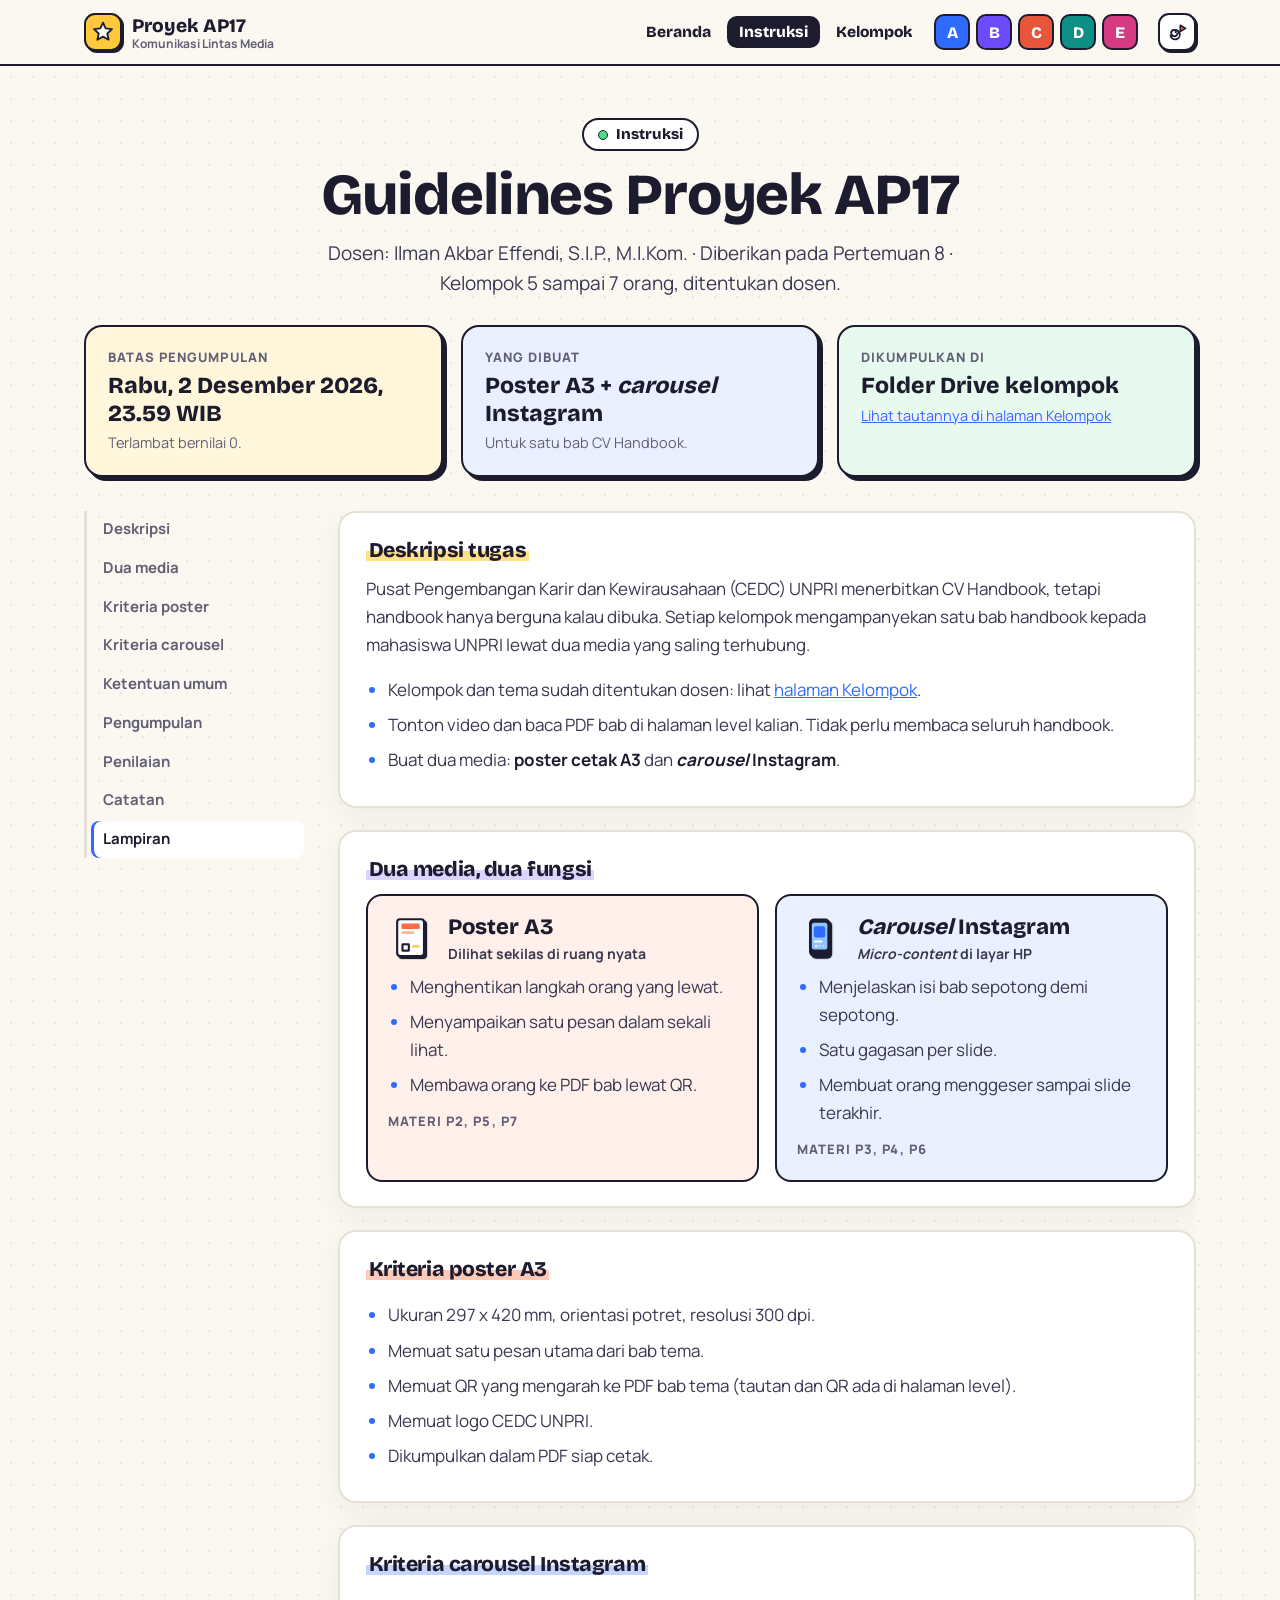
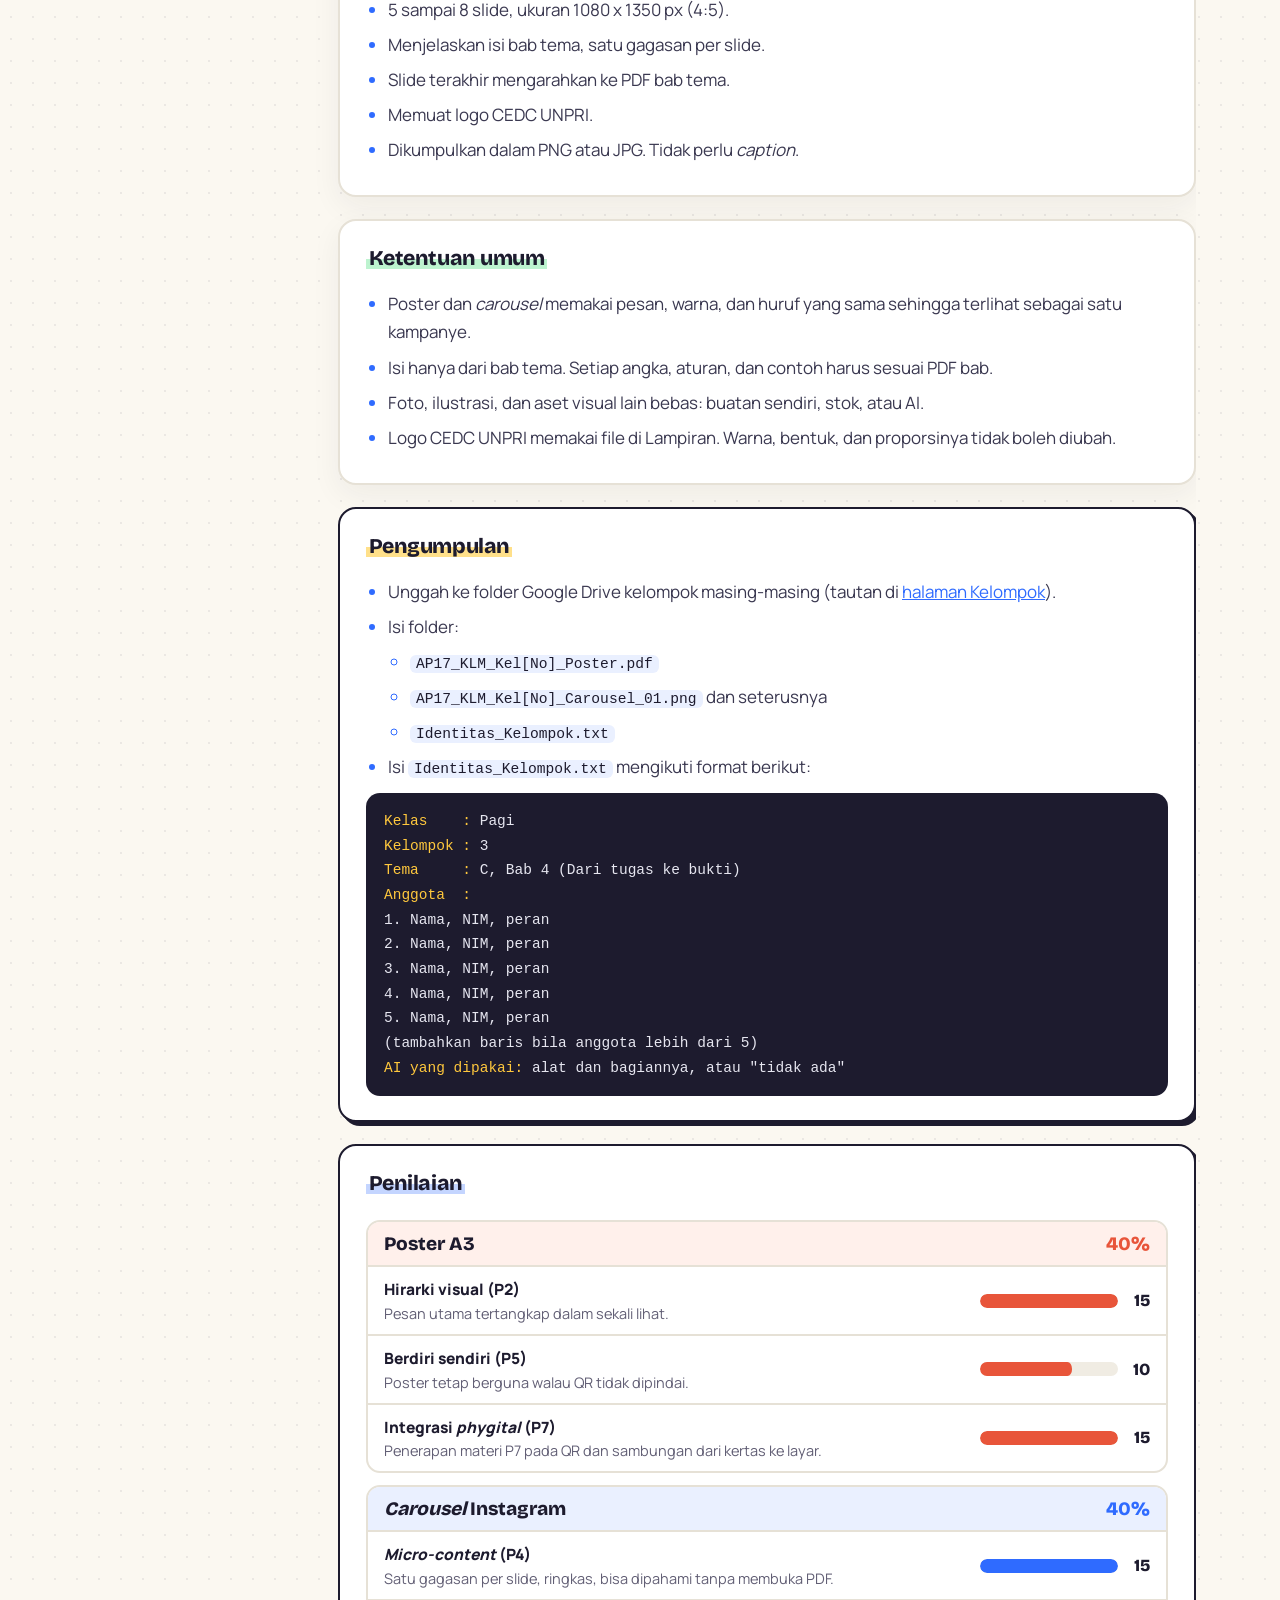
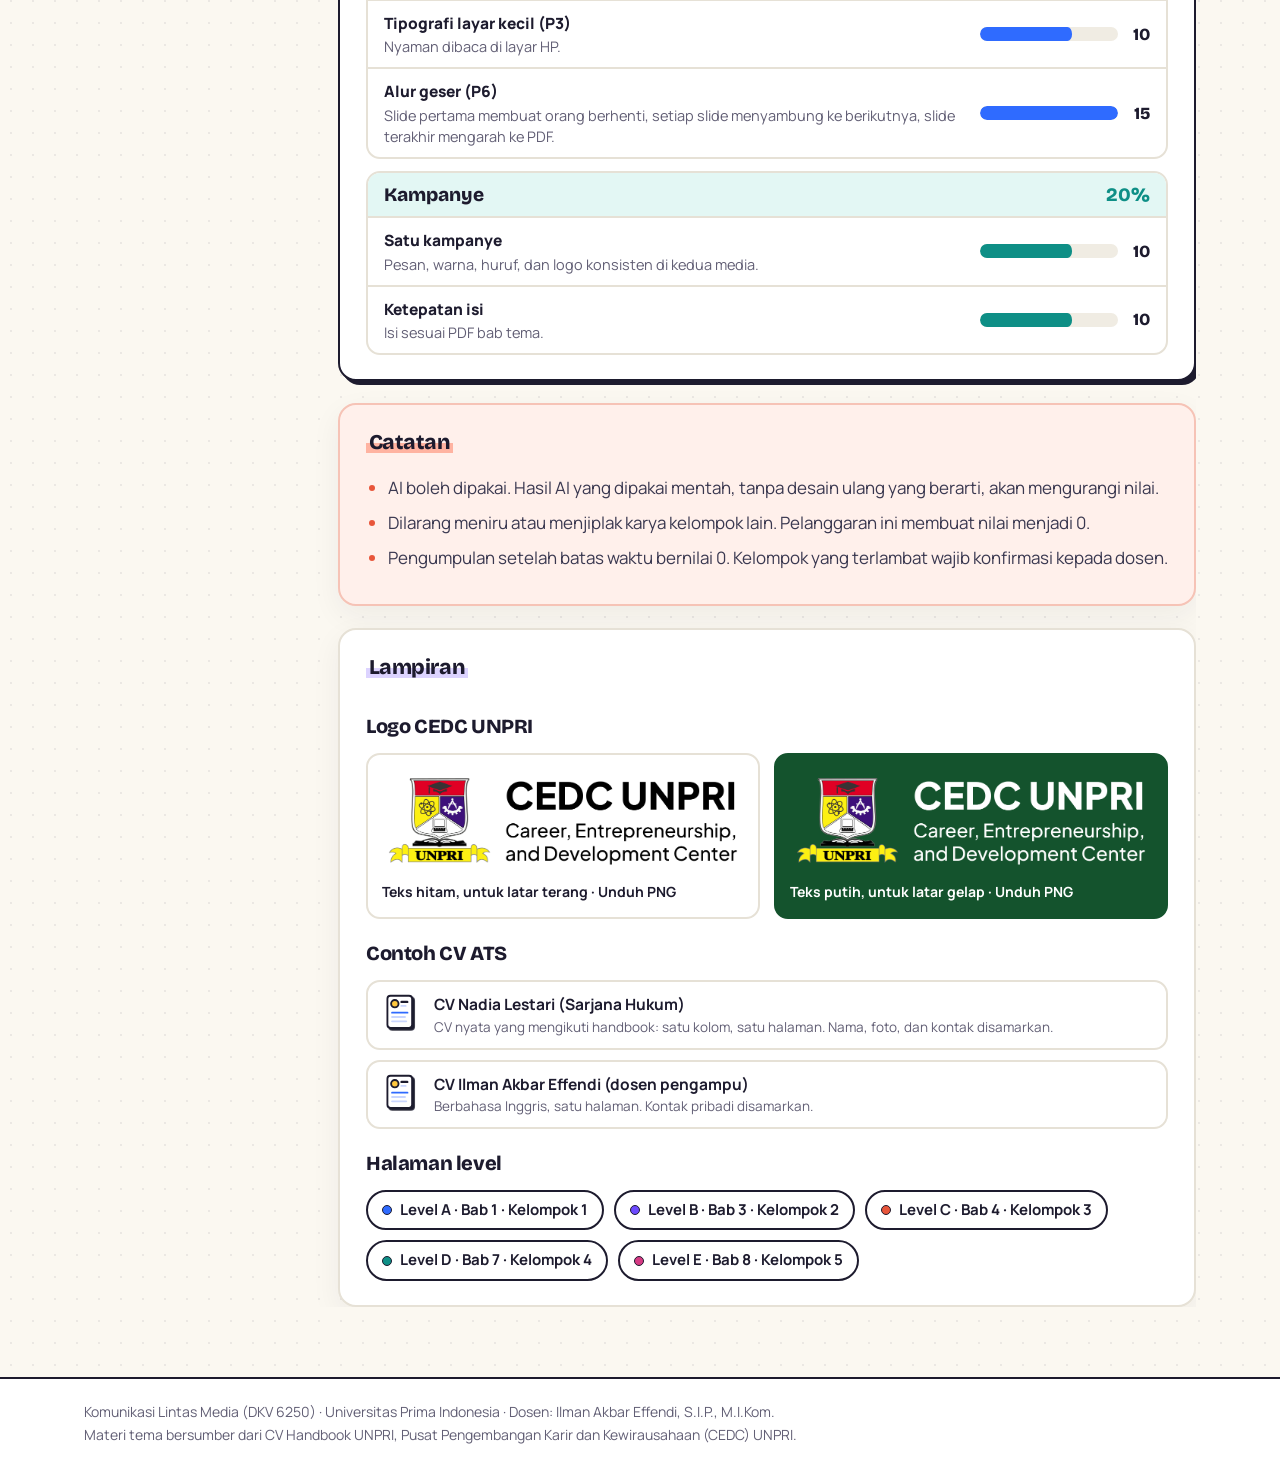
==== commit bfea4a95: "Kelompok: tab Kelas Pagi (31 mahasiswa, 5 kelompok) dan Kelas Malam; folder Drive per kelas di halam" ====
--- a/instruksi/index.html
+++ b/instruksi/index.html
@@ -1,7 +1,7 @@
 <!doctype html><html lang="id"><head><meta charset="utf-8"><meta name="viewport" content="width=device-width,initial-scale=1"><meta name="theme-color" content="#fbf8f1">
 <title>Instruksi · Proyek AP17 KLM</title><meta name="description" content="Proyek AP17 Komunikasi Lintas Media UNPRI: poster A3 dan carousel Instagram untuk CV Handbook UNPRI."><link rel="preload" href="../assets/fonts/bricolage-grotesque-latin-800-normal.woff2" as="font" type="font/woff2" crossorigin><link rel="preload" href="../assets/fonts/manrope-latin-400-normal.woff2" as="font" type="font/woff2" crossorigin>
-<link rel="stylesheet" href="../assets/app.css?v=6"></head><body><div id="app"><header class="hud"><div class="wrap hudin"><a class="brand" href="../"><span class="logo"><svg viewBox="0 0 24 24" aria-hidden="true"><path d="M12 1.8l2.9 6.3 6.9.8-5.1 4.7 1.4 6.8L12 17l-6.1 3.4 1.4-6.8L2.2 8.9l6.9-.8z" fill="#fff" stroke="#1d1b2e" stroke-width="2" stroke-linejoin="round"/></svg></span><span class="bt"><span class="b1">Proyek AP17</span><span class="b2">Komunikasi Lintas Media</span></span></a><nav class="nav" aria-label="Navigasi"><a class="nl" href="../">Beranda</a><a class="nl on" href="../instruksi/" aria-current="page">Instruksi</a><a class="nl" href="../kelompok/">Kelompok</a><details class="lvm"><summary class="nl">Level ▾</summary><div class="dd"><a href="../tema-a/"><span class="k" style="background:#2f6bff">A</span>Dua pembaca CV</a><a href="../tema-b/"><span class="k" style="background:#6d4aff">B</span>CV yang terbaca utuh</a><a href="../tema-c/"><span class="k" style="background:#e8553a">C</span>Dari tugas ke bukti</a><a href="../tema-d/"><span class="k" style="background:#0e8f86">D</span>AI boleh, mengarang jangan</a><a href="../tema-e/"><span class="k" style="background:#d63a83">E</span>Cek sebelum kirim</a></div></details><span class="lvps"><a class="lvp" style="background:#2f6bff" href="../tema-a/" title="Level A: Dua pembaca CV" aria-label="Level A: Dua pembaca CV">A</a><a class="lvp" style="background:#6d4aff" href="../tema-b/" title="Level B: CV yang terbaca utuh" aria-label="Level B: CV yang terbaca utuh">B</a><a class="lvp" style="background:#e8553a" href="../tema-c/" title="Level C: Dari tugas ke bukti" aria-label="Level C: Dari tugas ke bukti">C</a><a class="lvp" style="background:#0e8f86" href="../tema-d/" title="Level D: AI boleh, mengarang jangan" aria-label="Level D: AI boleh, mengarang jangan">D</a><a class="lvp" style="background:#d63a83" href="../tema-e/" title="Level E: Cek sebelum kirim" aria-label="Level E: Cek sebelum kirim">E</a></span></nav><a class="replay" href="../?intro=1" title="Putar intro lagi" aria-label="Putar intro lagi"><svg viewBox="0 0 24 24" aria-hidden="true"><path d="M10.5 12.2a1.6 1.6 0 1 1 1.9 1.5 3.4 3.4 0 1 1-3.6-3.9 5.2 5.2 0 1 1-3.9 6.4" fill="none" stroke="#1d1b2e" stroke-width="2" stroke-linecap="round"/><path d="M15.5 4.5l6 3.5-6 3.5z" fill="#e8553a" stroke="#1d1b2e" stroke-width="1.6" stroke-linejoin="round"/></svg></a></div></header><main><div class="wrap"><section class="ihero"><span class="pill up"><i></i>Instruksi</span><h1 class="h1s up">Guidelines Proyek AP17</h1>
-<p class="lead up">Dosen: Ilman Akbar Effendi, S.I.P., M.I.Kom. · Diberikan pada Pertemuan 8 · Kelompok 5 orang, ditentukan dosen.</p></section>
+<link rel="stylesheet" href="../assets/app.css?v=7"></head><body><div id="app"><header class="hud"><div class="wrap hudin"><a class="brand" href="../"><span class="logo"><svg viewBox="0 0 24 24" aria-hidden="true"><path d="M12 1.8l2.9 6.3 6.9.8-5.1 4.7 1.4 6.8L12 17l-6.1 3.4 1.4-6.8L2.2 8.9l6.9-.8z" fill="#fff" stroke="#1d1b2e" stroke-width="2" stroke-linejoin="round"/></svg></span><span class="bt"><span class="b1">Proyek AP17</span><span class="b2">Komunikasi Lintas Media</span></span></a><nav class="nav" aria-label="Navigasi"><a class="nl" href="../">Beranda</a><a class="nl on" href="../instruksi/" aria-current="page">Instruksi</a><a class="nl" href="../kelompok/">Kelompok</a><details class="lvm"><summary class="nl">Level ▾</summary><div class="dd"><a href="../tema-a/"><span class="k" style="background:#2f6bff">A</span>Dua pembaca CV</a><a href="../tema-b/"><span class="k" style="background:#6d4aff">B</span>CV yang terbaca utuh</a><a href="../tema-c/"><span class="k" style="background:#e8553a">C</span>Dari tugas ke bukti</a><a href="../tema-d/"><span class="k" style="background:#0e8f86">D</span>AI boleh, mengarang jangan</a><a href="../tema-e/"><span class="k" style="background:#d63a83">E</span>Cek sebelum kirim</a></div></details><span class="lvps"><a class="lvp" style="background:#2f6bff" href="../tema-a/" title="Level A: Dua pembaca CV" aria-label="Level A: Dua pembaca CV">A</a><a class="lvp" style="background:#6d4aff" href="../tema-b/" title="Level B: CV yang terbaca utuh" aria-label="Level B: CV yang terbaca utuh">B</a><a class="lvp" style="background:#e8553a" href="../tema-c/" title="Level C: Dari tugas ke bukti" aria-label="Level C: Dari tugas ke bukti">C</a><a class="lvp" style="background:#0e8f86" href="../tema-d/" title="Level D: AI boleh, mengarang jangan" aria-label="Level D: AI boleh, mengarang jangan">D</a><a class="lvp" style="background:#d63a83" href="../tema-e/" title="Level E: Cek sebelum kirim" aria-label="Level E: Cek sebelum kirim">E</a></span></nav><a class="replay" href="../?intro=1" title="Putar intro lagi" aria-label="Putar intro lagi"><svg viewBox="0 0 24 24" aria-hidden="true"><path d="M10.5 12.2a1.6 1.6 0 1 1 1.9 1.5 3.4 3.4 0 1 1-3.6-3.9 5.2 5.2 0 1 1-3.9 6.4" fill="none" stroke="#1d1b2e" stroke-width="2" stroke-linecap="round"/><path d="M15.5 4.5l6 3.5-6 3.5z" fill="#e8553a" stroke="#1d1b2e" stroke-width="1.6" stroke-linejoin="round"/></svg></a></div></header><main><div class="wrap"><section class="ihero"><span class="pill up"><i></i>Instruksi</span><h1 class="h1s up">Guidelines Proyek AP17</h1>
+<p class="lead up">Dosen: Ilman Akbar Effendi, S.I.P., M.I.Kom. · Diberikan pada Pertemuan 8 · Kelompok 5 sampai 7 orang, ditentukan dosen.</p></section>
 <div class="facts"><div class="fact rv" style="--t:#fff6dc"><span class="kicker">Batas pengumpulan</span><b>Rabu, 2 Desember 2026, 23.59 WIB</b><span class="s">Terlambat bernilai 0.</span></div>
 <div class="fact rv" data-d="1" style="--t:#eaf0ff"><span class="kicker">Yang dibuat</span><b>Poster A3 + <em>carousel</em> Instagram</b><span class="s">Untuk satu bab CV Handbook.</span></div>
 <div class="fact rv" data-d="2" style="--t:#e8faef"><span class="kicker">Dikumpulkan di</span><b>Folder Drive kelompok</b><span class="s"><a href="../kelompok/">Lihat tautannya di halaman Kelompok</a></span></div></div>
@@ -22,7 +22,8 @@
 <li>Unggah ke folder Google Drive kelompok masing-masing (tautan di <a href="../kelompok/">halaman Kelompok</a>).</li>
 <li>Isi folder:<ul><li><code>AP17_KLM_Kel[No]_Poster.pdf</code></li><li><code>AP17_KLM_Kel[No]_Carousel_01.png</code> dan seterusnya</li><li><code>Identitas_Kelompok.txt</code></li></ul></li>
 <li>Isi <code>Identitas_Kelompok.txt</code> mengikuti format berikut:</li></ul>
-<pre class="term"><i>Kelompok :</i> 3
+<pre class="term"><i>Kelas    :</i> Pagi
+<i>Kelompok :</i> 3
 <i>Tema     :</i> C, Bab 4 (Dari tugas ke bukti)
 <i>Anggota  :</i>
 1. Nama, NIM, peran
@@ -30,6 +31,7 @@
 3. Nama, NIM, peran
 4. Nama, NIM, peran
 5. Nama, NIM, peran
+(tambahkan baris bila anggota lebih dari 5)
 <i>AI yang dipakai:</i> alat dan bagiannya, atau "tidak ada"</pre></section>
 <section class="card key rv" id="nilai"><h2 class="ctag" style="--h:var(--t-blue)">Penilaian</h2><div class="sg" style="--c:#e8553a;--t:#fff0eb"><div class="sgh"><span>Poster A3</span><b>40%</b></div><div class="sr"><div><div class="nm">Hirarki visual (P2)</div><div class="ds">Pesan utama tertangkap dalam sekali lihat.</div></div><div class="mv"><div class="meter"><i style="--w:1.000"></i></div><b>15</b></div></div><div class="sr"><div><div class="nm">Berdiri sendiri (P5)</div><div class="ds">Poster tetap berguna walau QR tidak dipindai.</div></div><div class="mv"><div class="meter"><i style="--w:0.667"></i></div><b>10</b></div></div><div class="sr"><div><div class="nm">Integrasi <em>phygital</em> (P7)</div><div class="ds">Penerapan materi P7 pada QR dan sambungan dari kertas ke layar.</div></div><div class="mv"><div class="meter"><i style="--w:1.000"></i></div><b>15</b></div></div></div><div class="sg" style="--c:#2f6bff;--t:#eaf0ff"><div class="sgh"><span><em>Carousel</em> Instagram</span><b>40%</b></div><div class="sr"><div><div class="nm"><em>Micro-content</em> (P4)</div><div class="ds">Satu gagasan per slide, ringkas, bisa dipahami tanpa membuka PDF.</div></div><div class="mv"><div class="meter"><i style="--w:1.000"></i></div><b>15</b></div></div><div class="sr"><div><div class="nm">Tipografi layar kecil (P3)</div><div class="ds">Nyaman dibaca di layar HP.</div></div><div class="mv"><div class="meter"><i style="--w:0.667"></i></div><b>10</b></div></div><div class="sr"><div><div class="nm">Alur geser (P6)</div><div class="ds">Slide pertama membuat orang berhenti, setiap slide menyambung ke berikutnya, slide terakhir mengarah ke PDF.</div></div><div class="mv"><div class="meter"><i style="--w:1.000"></i></div><b>15</b></div></div></div><div class="sg" style="--c:#0e8f86;--t:#e3f7f4"><div class="sgh"><span>Kampanye</span><b>20%</b></div><div class="sr"><div><div class="nm">Satu kampanye</div><div class="ds">Pesan, warna, huruf, dan logo konsisten di kedua media.</div></div><div class="mv"><div class="meter"><i style="--w:0.667"></i></div><b>10</b></div></div><div class="sr"><div><div class="nm">Ketepatan isi</div><div class="ds">Isi sesuai PDF bab tema.</div></div><div class="mv"><div class="meter"><i style="--w:0.667"></i></div><b>10</b></div></div></div></section>
 <section class="card warn rv" id="catatan"><h2 class="ctag" style="--h:#ffb3a1">Catatan</h2><ul>
@@ -42,4 +44,4 @@
 <h3>Halaman level</h3><div class="chips" style="justify-content:flex-start"><a class="chip" href="../tema-a/"><i style="--c:#2f6bff"></i>Level A · Bab 1 · Kelompok 1</a><a class="chip" href="../tema-b/"><i style="--c:#6d4aff"></i>Level B · Bab 3 · Kelompok 2</a><a class="chip" href="../tema-c/"><i style="--c:#e8553a"></i>Level C · Bab 4 · Kelompok 3</a><a class="chip" href="../tema-d/"><i style="--c:#0e8f86"></i>Level D · Bab 7 · Kelompok 4</a><a class="chip" href="../tema-e/"><i style="--c:#d63a83"></i>Level E · Bab 8 · Kelompok 5</a></div></section>
 </div></div></div></main>
 <footer><div class="wrap">Komunikasi Lintas Media (DKV 6250) · Universitas Prima Indonesia · Dosen: Ilman Akbar Effendi, S.I.P., M.I.Kom.<br>Materi tema bersumber dari CV Handbook UNPRI, Pusat Pengembangan Karir dan Kewirausahaan (CEDC) UNPRI.</div></footer></div>
-<script src="../assets/app.js?v=6" defer></script></body></html>+<script src="../assets/app.js?v=7" defer></script></body></html>
--- a/assets/app.css
+++ b/assets/app.css
@@ -1 +1,12 @@
 @font-face{font-family:B;src:url(fonts/bricolage-grotesque-latin-800-normal.woff2) format("woff2");font-weight:800;font-display:swap}@font-face{font-family:M;src:url(fonts/manrope-latin-400-normal.woff2) format("woff2");font-weight:400;font-display:swap}@font-face{font-family:M;src:url(fonts/manrope-latin-700-normal.woff2) format("woff2");font-weight:600 700;font-display:swap}@font-face{font-family:M;src:url(fonts/manrope-latin-800-normal.woff2) format("woff2");font-weight:800;font-display:swap}@font-face{font-family:P;src:url(fonts/pixelify-gate.woff2) format("woff2");font-weight:700;font-display:block}@view-transition{navigation:auto}::view-transition-old(root),::view-transition-new(root){animation-duration:.32s;animation-timing-function:cubic-bezier(.22,1,.36,1)}:root{--ink:#1d1b2e;--ink2:#3a3850;--mut:#625f75;--line:#e6e1d6;--cream:#fbf8f1;--green:#15803d;--blue:#2f6bff;--violet:#6d4aff;--coral:#e8553a;--teal:#0e8f86;--pink:#d63a83;--sun:#ffc83d;--t-sun:#ffe08a;--t-blue:#c4d5ff;--t-coral:#ffc9b8;--t-mint:#bdf3cf;--t-violet:#dcd3ff;--hd:B,M,system-ui,sans-serif;--rd:M,system-ui,sans-serif;--io:cubic-bezier(.22,1,.36,1);--spring:cubic-bezier(.34,1.45,.64,1);--pop:4px 4px 0 var(--ink)}*{box-sizing:border-box;-webkit-tap-highlight-color:transparent}html,body{overflow-x:clip}html{scroll-behavior:smooth}body{margin:0;font:400 17px/1.65 var(--rd);color:var(--ink2);background:var(--cream) radial-gradient(rgba(29,27,46,.07) 1.2px,transparent 1.2px) 0 0/22px 22px;-webkit-font-smoothing:antialiased}#app{min-height:100vh;display:flex;flex-direction:column}main{flex:1;min-width:0}.wrap{max-width:1160px;margin:0 auto;padding:0 24px}a{color:var(--blue)}b,strong{color:var(--ink)}em{font-style:italic}h1,h2,h3{font-family:var(--hd);font-weight:800;color:var(--ink);letter-spacing:-.02em}h1 em,h2 em,h3 em,.btn em,.ctag em{font-style:normal}code{font:.86em ui-monospace,Menlo,monospace;background:#eaf0ff;border-radius:6px;padding:1px 6px;word-break:break-all;color:var(--ink)}.muted{color:var(--mut)}.small{font-size:14.5px}.center{text-align:center}.hud{position:sticky;top:0;z-index:40;background:#fbf8f1eb;-webkit-backdrop-filter:blur(10px);backdrop-filter:blur(10px);border-bottom:2px solid var(--ink)}.hudin{display:flex;align-items:center;gap:14px;min-height:64px}.brand{display:flex;align-items:center;gap:10px;text-decoration:none;flex:none}.logo,.replay{width:38px;height:38px;border-radius:11px;border:2px solid var(--ink);box-shadow:2px 2px 0 var(--ink);display:grid;place-items:center;flex:none}.logo{background:var(--sun)}.logo svg,.replay svg{width:22px;height:22px}.bt{display:flex;flex-direction:column;line-height:1.1}.b1{font:800 19px var(--hd);color:var(--ink)}.b2{font-weight:700;font-size:12px;color:var(--mut)}.nav{display:flex;align-items:center;gap:4px;margin-left:auto}.nl{text-decoration:none;font:800 15.5px var(--hd);color:var(--ink);padding:7px 12px;border-radius:10px;white-space:nowrap;transition:background .2s var(--io)}.nl:hover{background:#fff}.nl.on{background:var(--ink);color:#fff}.lvm{position:relative}.lvm summary{list-style:none;cursor:pointer}.lvm summary::-webkit-details-marker{display:none}.dd{position:absolute;right:0;top:calc(100% + 8px);background:#fff;border:2px solid var(--ink);border-radius:14px;box-shadow:var(--pop);padding:8px;width:290px;display:grid;gap:2px;transform-origin:top right;animation:in .28s var(--io)}.dd a{display:flex;align-items:center;gap:10px;text-decoration:none;color:var(--ink);font-weight:700;font-size:15px;padding:8px;border-radius:10px}.dd a:hover,.dd a.on{background:var(--cream)}.k{font:800 14px var(--hd);width:26px;height:26px;border-radius:8px;display:grid;place-items:center;color:#fff;flex:none}.lvps{display:flex;gap:6px;margin-left:6px}.lvp{width:36px;height:36px;border-radius:10px;border:2px solid var(--ink);display:grid;place-items:center;text-decoration:none;font:800 16px var(--hd);color:#fff;transition:transform .25s var(--spring)}.lvp:hover{transform:translateY(-3px) rotate(-4deg)}.lvp.on{box-shadow:2px 2px 0 var(--ink);transform:translateY(-2px)}.replay{background:#fff;margin-left:6px;transition:transform .3s var(--spring)}.replay:hover{transform:rotate(-12deg) scale(1.06)}.pill{display:inline-flex;align-items:center;gap:8px;font:800 15px var(--hd);color:var(--ink);background:#fff;border:2px solid var(--ink);border-radius:999px;padding:4px 14px;line-height:1.4}.pill i,.chip i{width:10px;height:10px;border-radius:50%;border:1.5px solid var(--ink);background:var(--c,#4ade80)}.kicker{font-weight:800;font-size:13px;letter-spacing:.08em;text-transform:uppercase;color:var(--mut)}.h1{font-size:clamp(40px,6vw,74px);line-height:1.02;margin:18px auto 16px;max-width:15ch}.h1s{font-size:clamp(34px,4.8vw,58px);line-height:1.05;margin:14px auto 12px;max-width:20ch}.h2{font-size:clamp(28px,3.2vw,38px);line-height:1.1;margin:6px 0 0}.hl{padding:0 .06em;-webkit-box-decoration-break:clone;box-decoration-break:clone;background:linear-gradient(transparent 60%,var(--h) 60%,var(--h) 92%,transparent 92%) no-repeat}.lead{font-size:19px;line-height:1.6;margin:0 auto;max-width:54ch}.btn{display:inline-flex;align-items:center;justify-content:center;gap:10px;text-decoration:none;font:800 18px/1.2 var(--hd);color:#fff;background:var(--bg,var(--ink));border:2px solid var(--ink);border-radius:14px;box-shadow:var(--pop);padding:12px 22px;cursor:pointer;transition:transform .25s var(--io)}.btn:hover{transform:translate(-2px,-2px)}.btn:active{transform:translate(2px,2px);transition-duration:.08s}.btn.alt{--bg:#fff;color:var(--ink)}.btn.sun{--bg:var(--sun);color:var(--ink)}.btn.sm{font-size:16px;padding:9px 15px;border-radius:12px;box-shadow:3px 3px 0 var(--ink)}.btns{display:flex;gap:14px;flex-wrap:wrap;justify-content:center}.card{background:#fff;border:2px solid var(--line);border-radius:18px;padding:24px 26px;box-shadow:0 10px 30px #1d1b2e0f}.card.key{border-color:var(--ink);box-shadow:var(--pop)}.ctag{display:inline-block;font:800 21px/1.25 var(--hd);color:var(--ink);margin:0 0 12px;padding:0 .12em;background:linear-gradient(transparent 52%,var(--h,var(--t-sun)) 52%,var(--h,var(--t-sun)) 94%,transparent 94%) no-repeat}.card h3{font-size:20px;margin:18px 0 10px}.card ul,.card ol{padding-left:22px;margin:6px 0}.card li{margin:7px 0}.card li::marker{color:var(--blue);font-weight:800}.count{display:inline-flex;gap:8px;align-items:flex-start}.count .u{display:flex;flex-direction:column;align-items:center}.count b{font:800 46px/1 var(--hd);font-variant-numeric:tabular-nums;letter-spacing:-.02em;color:var(--ink);background:#fff;border:2px solid var(--ink);border-radius:14px;padding:10px 0 8px;width:84px;text-align:center;box-shadow:3px 3px 0 var(--ink);display:block}.count b.tk{animation:tk .45s var(--io)}@keyframes tk{0%{transform:translateY(-6px) scale(.96);opacity:.4}to{transform:none;opacity:1}}.count span{font-weight:800;font-size:12.5px;letter-spacing:.06em;text-transform:uppercase;color:var(--mut);margin-top:8px}.count .sp{font:800 34px var(--hd);color:#c9c3b6;padding-top:12px}.count.sm b{font-size:26px;width:54px;padding:7px 0 5px;border-radius:11px;box-shadow:2px 2px 0 var(--ink)}.count.sm .sp{font-size:22px;padding-top:6px}.count.sm span{font-size:11px;margin-top:5px}.chips{display:flex;flex-wrap:wrap;gap:10px;justify-content:center}.chip{display:inline-flex;align-items:center;gap:8px;font-weight:700;font-size:15px;color:var(--ink);background:#fff;border:2px solid var(--ink);border-radius:999px;padding:6px 14px;text-decoration:none;transition:transform .25s var(--io)}a.chip:hover{transform:translateY(-2px)}.hero,.ihero,.lhead{position:relative;text-align:center}.hero{padding:54px 0 20px}.ihero{padding:52px 0 26px}.lhead{padding:46px 0 26px}.hero>*,.ihero>*,.lhead>*{position:relative;z-index:1}.cdw{margin:22px 0 4px}.cdw .kicker{display:block;margin-bottom:10px}.hero .chips{margin:20px 0 24px}.show{display:flex;justify-content:center;align-items:flex-end;gap:46px;margin:44px auto 10px}.cap{display:block;margin-top:34px;font-size:13.5px;font-weight:700;color:var(--mut)}.mini{width:250px;height:354px;background:#fff;border:2px solid var(--ink);border-radius:8px;box-shadow:var(--pop);padding:20px;display:flex;flex-direction:column;text-align:left;rotate:-3deg;animation:bob 5s ease-in-out infinite}.mini .t{font:800 34px/1 var(--hd);color:var(--ink);margin:8px 0}.mini .t em{font-style:normal;color:var(--coral)}.mini .s{font-size:13px;line-height:1.4}.mini .q{margin-top:auto;display:flex;align-items:center;gap:10px;font-size:12px;font-weight:800;line-height:1.25;color:var(--ink)}.mini .q svg{width:62px;height:62px;flex:none}.mini img{height:22px;width:auto;margin-top:12px;align-self:flex-start}.mk{font-weight:800;font-size:11px;letter-spacing:.06em;color:var(--coral)}.phone{width:200px;height:380px;background:var(--ink);border-radius:30px;padding:12px;box-shadow:var(--pop);rotate:3deg;animation:bob 5s ease-in-out -2.5s infinite}.scr{background:#fff;border-radius:20px;height:100%;overflow:hidden;display:flex;flex-direction:column}.ig{height:36px;display:flex;align-items:center;gap:7px;padding:0 10px;border-bottom:1px solid var(--line)}.ig i{width:20px;height:20px;border-radius:50%;background:conic-gradient(var(--sun),var(--coral),var(--pink),var(--violet),var(--sun))}.ig s{height:7px;width:70px;background:var(--line);border-radius:4px}.vp{overflow:hidden;aspect-ratio:4/5}.track{display:flex;width:400%;height:100%;animation:sw 12s var(--io) infinite}.sl{width:25%;padding:16px;display:flex;flex-direction:column;justify-content:center;gap:6px;font:800 21px/1.08 var(--hd);color:#fff;text-align:left}.sl small{font:700 12px/1.35 var(--rd);opacity:.92}.dots{display:flex;gap:5px;justify-content:center;padding:10px 0}.dots i{width:7px;height:7px;border-radius:50%;background:var(--line)}.dots i:first-child{background:var(--ink)}@keyframes sw{0%,20%{transform:none}25%,45%{transform:translate(-25%)}50%,70%{transform:translate(-50%)}75%,95%{transform:translate(-75%)}to{transform:none}}@keyframes bob{50%{translate:0 -10px}}.sect{padding:70px 0 10px}.sect .hd{text-align:center;margin-bottom:30px}.steps{display:grid;grid-template-columns:repeat(4,1fr);gap:18px}.step{text-align:center;padding:24px 18px}.step img{width:66px;height:66px;margin-bottom:10px}.step h3{font-size:21px;margin:2px 0 6px}.step p{margin:0;font-size:15.5px;line-height:1.5;color:var(--mut)}.levels,.teams{display:flex;flex-wrap:wrap;justify-content:center;gap:22px}.lvl,.team{width:340px;display:flex;flex-direction:column;background:#fff;border:2px solid var(--ink);border-radius:22px;box-shadow:var(--pop);overflow:hidden}.lvl{text-decoration:none;color:var(--ink2);transition:transform .35s var(--io)}.lvl:hover{transform:translate(-3px,-6px) rotate(-.6deg)}.lvl .top{display:flex;align-items:center;justify-content:space-between;padding:18px 20px 14px;background:var(--t)}.lvl .top img{width:68px;height:68px;transition:transform .45s var(--spring)}.lvl:hover .top img{transform:scale(1.1) rotate(-6deg)}.badge{font:800 15px var(--hd);color:#fff;border:2px solid var(--ink);border-radius:10px;padding:3px 10px;background:var(--c)}.lvl .bd{padding:2px 20px 18px;display:flex;flex-direction:column;gap:4px;flex:1;background:var(--t)}.tj{font:800 25px/1.1 var(--hd);color:var(--ink)}.ts{font-size:15px;color:var(--mut)}.lvl .ft{display:flex;justify-content:space-between;border-top:2px solid var(--line);padding:12px 20px;font-weight:800;font-size:15px;color:var(--ink)}.lvl .ft em{font:800 15px var(--hd)}.lvl.done .ft em{color:var(--green)}.teams{margin:34px 0 70px}.team{width:350px}.team .th{display:flex;align-items:center;gap:14px;padding:16px 20px;border-bottom:2px solid var(--ink);background:var(--t)}.team .th img{width:54px;height:54px}.tn{font:800 26px/1 var(--hd);color:var(--ink)}.tt{font-weight:700;font-size:14px;margin-top:4px}.team ul{list-style:none;margin:0;padding:14px 20px;display:grid;gap:10px}.team li{display:flex;align-items:center;gap:12px;font-weight:700;font-size:16.5px;color:var(--ink)}.av{width:32px;height:32px;flex:none;border-radius:50%;display:grid;place-items:center;font-weight:800;font-size:12.5px;border:2px solid var(--ink);background:var(--t)}.team .row{display:flex;gap:10px;padding:0 20px 18px;margin-top:auto}.team .row .btn{flex:1}.facts{display:grid;grid-template-columns:repeat(3,1fr);gap:18px;margin:0 0 34px}.fact{border:2px solid var(--ink);border-radius:18px;box-shadow:var(--pop);padding:20px 22px;background:var(--t)}.fact .kicker{display:block}.fact b{display:block;font:800 23px/1.2 var(--hd);margin-top:4px}.fact .s{display:block;font-size:14.5px;color:var(--mut);margin-top:4px}.brief{display:grid;grid-template-columns:220px 1fr;gap:34px;align-items:start;margin:0 0 70px}.toc{position:sticky;top:90px;display:flex;flex-direction:column;gap:2px;border-left:3px solid var(--line);padding-left:4px}.toc a{text-decoration:none;font-weight:700;font-size:15px;color:var(--mut);padding:6px 12px;border-radius:8px;transition:color .2s,background .2s}.toc a:hover,.toc a.on{color:var(--ink);background:#fff}.toc a.on{box-shadow:inset 3px 0 0 var(--blue)}.stack{display:flex;flex-direction:column;gap:22px;min-width:0}.duo{display:grid;grid-template-columns:1fr 1fr;gap:16px}.duo>div{border-radius:16px;padding:18px 20px;border:2px solid var(--ink);background:var(--t)}.fh{display:flex;align-items:center;gap:12px;margin-bottom:8px}.fh img{width:48px;height:48px}.fh b{font:800 22px var(--hd)}.fh span{display:block;font-size:14px;font-weight:700;color:var(--ink2)}.term{background:var(--ink);color:#e6e6f0;border-radius:14px;padding:16px 18px;font:14.5px/1.7 ui-monospace,Menlo,monospace;white-space:pre-wrap;margin:12px 0 0}.term i{font-style:normal;color:var(--sun)}.sg{border:2px solid var(--line);border-radius:14px;overflow:hidden;margin-top:12px}.sgh{display:flex;justify-content:space-between;align-items:center;padding:10px 16px;font:800 19px var(--hd);color:var(--ink);background:var(--t)}.sgh b{color:var(--c)}.sr{display:grid;grid-template-columns:1fr 170px;gap:14px;align-items:center;padding:10px 16px;border-top:2px solid var(--line)}.nm{font-weight:800;color:var(--ink);font-size:15.5px}.ds{font-size:14.5px;color:var(--mut);line-height:1.45}.mv{display:flex;align-items:center;gap:10px}.mv b{font:800 17px var(--hd);min-width:22px;text-align:right}.meter{flex:1;height:14px;border-radius:999px;background:#f0ece3;overflow:hidden}.meter i{display:block;height:100%;border-radius:999px;background:var(--c);transform:scaleX(0);transform-origin:left;transition:transform 1.1s var(--io)}.in .meter i,.meter i.on{transform:scaleX(var(--w))}.card.warn{background:#fff0eb;border-color:#f6c3b6}.card.warn li::marker{color:var(--coral)}.logos{display:grid;grid-template-columns:1fr 1fr;gap:14px;margin:8px 0 18px}.lgc{display:flex;flex-direction:column;gap:8px;text-decoration:none;border:2px solid var(--line);border-radius:14px;padding:14px;background:#fff;font-size:14px;font-weight:700;color:var(--ink)}.lgc img{width:100%;height:auto}.lgc.dk{background:#14532d;color:#fff;border-color:#14532d}.lhead .big{width:100px;height:100px;animation:bob 5s ease-in-out infinite}.screen{max-width:980px;margin:0 auto;background:var(--ink);border-radius:24px;padding:12px;box-shadow:var(--pop)}.sbar{display:flex;align-items:center;gap:8px;color:#fff;font:800 15px var(--hd);padding:2px 6px 10px}.sbar i{width:12px;height:12px;border-radius:50%}.sbar span{margin-left:6px;opacity:.9}.screen video{display:block;width:100%;aspect-ratio:16/9;border-radius:14px;background:#000}.lgrid{display:grid;grid-template-columns:1.45fr 1fr;gap:30px;margin:46px 0 30px;align-items:start}.tips{display:grid;gap:12px}.tip{display:grid;grid-template-columns:44px 1fr;gap:14px;align-items:start;background:#fff;border:2px solid var(--line);border-radius:16px;padding:14px 16px;transition:transform .3s var(--io)}.tip:hover{transform:translate(4px)}.tip .n{width:40px;height:40px;border-radius:12px;display:grid;place-items:center;font:800 20px var(--hd);color:#fff;border:2px solid var(--ink);background:var(--c)}.tip p{margin:0;font-size:16.5px;line-height:1.6}.side{display:flex;flex-direction:column;gap:22px}.qrc{text-align:center}.qrc .qr{width:190px;height:190px;border-radius:12px;border:2px solid var(--line)}.qrc .bb{display:flex;flex-direction:column;gap:12px;margin-top:14px}.url{display:flex;gap:8px;margin-top:14px;text-align:left}.url code{flex:1;font-size:12px;padding:8px;line-height:1.4}.copy{font:800 15px var(--hd);border:2px solid var(--ink);background:var(--sun);color:var(--ink);border-radius:10px;padding:0 12px;cursor:pointer;box-shadow:2px 2px 0 var(--ink)}.copy:active{transform:translate(2px,2px);box-shadow:none}.inv{display:flex;flex-direction:column;gap:10px}.item{display:flex;gap:12px;align-items:flex-start;text-decoration:none;color:var(--ink2);border:2px solid var(--line);border-radius:14px;padding:10px 12px;background:#fff;transition:transform .3s var(--io),border-color .2s}.item:hover{transform:translate(-2px,-2px);border-color:var(--ink)}.item img{width:42px;height:42px;flex:none}.item b{display:block;font-size:15.5px}.item span{display:block;font-size:13.5px;line-height:1.45;color:var(--mut)}.prog{display:flex;align-items:center;gap:12px;margin:0 0 14px}.prog .meter{height:16px}.prog b{font:800 19px var(--hd);min-width:70px;text-align:right}.ql{list-style:none;margin:0;padding:0!important;display:grid;gap:8px}.ql li{margin:0!important}.ql label{display:flex;gap:12px;align-items:center;cursor:pointer;font-weight:700;font-size:15.5px;color:var(--ink);border:2px solid var(--line);border-radius:12px;padding:8px 10px;transition:border-color .2s}.ql label:hover{border-color:var(--ink)}.ql input{position:absolute;opacity:0;pointer-events:none}.bx{width:26px;height:26px;flex:none;border:2px solid var(--ink);border-radius:8px;background:#fff;display:grid;place-items:center;color:#fff;font-weight:900}.ql input:checked+.bx{background:var(--green);animation:pp .4s var(--spring)}.ql input:checked+.bx:after{content:"\2713"}.ql input:checked~.qt{color:var(--mut);text-decoration:line-through 2px}.ql input:focus-visible+.bx{outline:3px solid var(--blue);outline-offset:2px}.ql small{display:block;font-size:12.5px;color:var(--mut)}@keyframes pp{40%{transform:scale(1.25)}}.pn{display:flex;justify-content:space-between;gap:14px;margin:10px 0 70px;flex-wrap:wrap}footer{border-top:2px solid var(--ink);background:#fff;font-size:14px;color:var(--mut);padding:22px 0;line-height:1.6}.rv{opacity:0;transform:translateY(18px);transition:opacity .6s var(--io),transform .7s var(--io)}.rv.in{opacity:1;transform:none}.up{animation:in .7s var(--io) both}@keyframes in{0%{opacity:0;transform:translateY(14px)}}.sect,.brief,.lgrid{content-visibility:auto;contain-intrinsic-size:auto 900px}.fxs{position:fixed;inset:0;pointer-events:none;z-index:300;overflow:hidden;contain:strict}.st{position:absolute;width:18px;height:18px;margin:-9px;will-change:transform,opacity;animation:sf .8s var(--io) forwards}@keyframes sf{0%{transform:scale(.3);opacity:1}to{transform:translate(var(--x),var(--y)) scale(1) rotate(var(--r));opacity:0}}.xp{position:absolute;font:800 20px var(--hd);color:var(--green);will-change:transform,opacity;animation:xp 1s var(--io) forwards}@keyframes xp{0%{transform:translate(-50%) scale(.8);opacity:0}20%{opacity:1}to{transform:translate(-50%,-56px);opacity:0}}.cf{position:absolute;top:-16px;width:10px;height:14px;border-radius:2px;will-change:transform;animation:cf linear forwards}@keyframes cf{to{transform:translateY(110vh) rotate(720deg)}}.stamp{position:absolute;left:50%;top:42%;font:800 46px/1.05 var(--hd);text-align:center;color:var(--green);background:#fff;border:3px solid var(--ink);border-radius:20px;padding:14px 28px;box-shadow:var(--pop);animation:stp 2.2s var(--io) forwards}@keyframes stp{0%{transform:translate(-50%,-50%) scale(1.8) rotate(-8deg);opacity:0}16%{transform:translate(-50%,-50%) rotate(-3deg);opacity:1}82%{opacity:1}to{transform:translate(-50%,-50%) rotate(-3deg);opacity:0}}.fxl{position:absolute;inset:0 calc(50% - 50vw);z-index:0!important;pointer-events:none;overflow:hidden;contain:strict}.fxl canvas{position:absolute}.st>svg{display:block;width:100%;height:100%}.pt>*{animation:bob 2.6s ease-in-out var(--b,0s) infinite}.pt{position:absolute;left:0;top:0;width:var(--s);height:var(--s);will-change:transform,opacity}.pt>*{width:100%;height:100%;display:block}.pt.in{animation:ptIn .6s var(--spring) both}.pt.pop{animation:ptPop .26s var(--io) forwards}@keyframes ptIn{0%{transform:var(--p) scale(0) rotate(-30deg);opacity:0}to{transform:var(--p) scale(1) rotate(var(--r));opacity:1}}@keyframes ptPop{0%{transform:var(--p) scale(1) rotate(var(--r))}55%{transform:var(--p) scale(1.22) rotate(var(--r));opacity:1}to{transform:var(--p) scale(1.3) rotate(var(--r));opacity:0}}html.gating,html.gating body,html.reveal,html.reveal body{overflow:hidden;height:100%;overscroll-behavior:none}html.gating #app{visibility:hidden}html.gating .up{animation-play-state:paused}html.nogate #gate{display:none}#gate{position:fixed;inset:0;z-index:200;background:#fff;overflow:hidden;touch-action:none;contain:strict;user-select:none}.paper{position:absolute;inset:0;background:var(--cream) radial-gradient(rgba(29,27,46,.08) 1.2px,transparent 1.2px) 0 0/22px 22px;display:grid;place-items:center;overflow:hidden}#gate.go *{animation-play-state:paused!important}#stage{position:fixed;inset:0;z-index:250;pointer-events:none}#stage>*{position:absolute;inset:0;width:100%;height:100%}.gin{text-align:center;padding:20px 16px}.gk{font:800 clamp(12px,1.9vh,16px) var(--hd);color:var(--mut);letter-spacing:.06em}#gate h1{font:700 clamp(38px,min(8vw,10.5vh),104px)/.98 P,var(--hd);letter-spacing:.01em;margin:min(14px,1.8vh) 0 min(28px,3.4vh)}#gate h1 .l2{display:block;font-size:.46em;margin-top:min(14px,1.6vh)}.c1{color:var(--blue)}.c2{color:var(--coral)}.c3{color:var(--green)}.c4{color:var(--violet)}.gl{font-weight:700;font-size:clamp(13px,1.9vh,15px);color:var(--mut);margin:min(16px,2vh) auto min(28px,3.4vh);max-width:34ch}.start{font:700 clamp(24px,4vh,30px) P,var(--hd)!important;padding:min(16px,2vh) 46px!important;border-radius:18px!important;--bg:var(--coral);animation:pulse 1.8s ease-in-out infinite}@keyframes pulse{50%{transform:scale(1.045)}}.hint{display:block;margin-top:min(16px,2vh);font:800 clamp(13px,1.9vh,15px) var(--hd);color:var(--mut)}.tw{position:absolute;width:26px;height:26px;animation:tw 2.6s ease-in-out infinite}@keyframes tw{0%,to{transform:scale(.6);opacity:.55}50%{transform:scale(1.1) rotate(20deg);opacity:1}}.whiten{position:absolute;inset:0;background:#fff;opacity:0;pointer-events:none}@media(max-width:980px){.steps{grid-template-columns:1fr 1fr}.lgrid,.brief{grid-template-columns:1fr}.toc{display:none}.facts{grid-template-columns:1fr}.lvps{display:none}}@media(min-width:981px){.lvm{display:none}}@media(max-width:640px){.wrap{padding:0 16px}.hudin{gap:6px;min-height:58px}.bt{display:none}.nav{gap:0}.nl{font-size:14px;padding:6px 7px}.show{gap:16px;scale:.82;margin:20px -30px 0}.mini{width:200px;height:300px;padding:14px}.mini .t{font-size:26px}.phone{width:160px;height:310px}.steps{grid-template-columns:1fr}.lvl,.team{width:100%}.duo,.logos,.sr{grid-template-columns:1fr}.card{padding:20px 18px}.count b{font-size:32px;width:60px;padding:8px 0 6px}.count .sp{font-size:24px;padding-top:8px}.count{gap:5px}.dd{width:calc(100vw - 32px);right:-4px}.nav>.nl:first-child{display:none}.replay{width:34px;height:34px;margin-left:2px}}@media(max-width:380px){.nl{font-size:13px;padding:5px}.logo{width:34px;height:34px}.count b{font-size:28px;width:54px}}@media(prefers-reduced-motion:reduce){*,::view-transition-group(*){animation:none!important;transition:none!important}.rv{opacity:1;transform:none}.fxl{display:none}}
+.ktabs{display:flex;justify-content:center;gap:12px;margin:30px 0 0;flex-wrap:wrap}
+.ktab{display:inline-flex;flex-direction:column;align-items:center;gap:4px;min-width:180px;font:800 18px/1.15 var(--hd);color:var(--ink);background:#fff;border:2px solid var(--ink);border-radius:14px;box-shadow:3px 3px 0 var(--ink);padding:11px 20px;cursor:pointer;transition:transform .25s var(--io)}
+.ktab small{font:700 12.5px/1 var(--rd);color:var(--mut)}
+.ktab:hover{transform:translate(-2px,-2px)}
+.ktab:active{transform:translate(2px,2px);transition-duration:.08s}
+.ktab[aria-selected=true]{background:var(--ink);color:#fff;box-shadow:3px 3px 0 var(--sun)}
+.ktab[aria-selected=true] small{color:#d9d6e6}
+.ktab:focus-visible{outline:3px solid var(--blue);outline-offset:3px}
+.kpanel[hidden]{display:none}
+.kpanel .teams{margin-top:26px}
+@media(max-width:560px){.ktabs{flex-wrap:nowrap}.ktab{min-width:0;flex:1;padding:10px 12px}}
